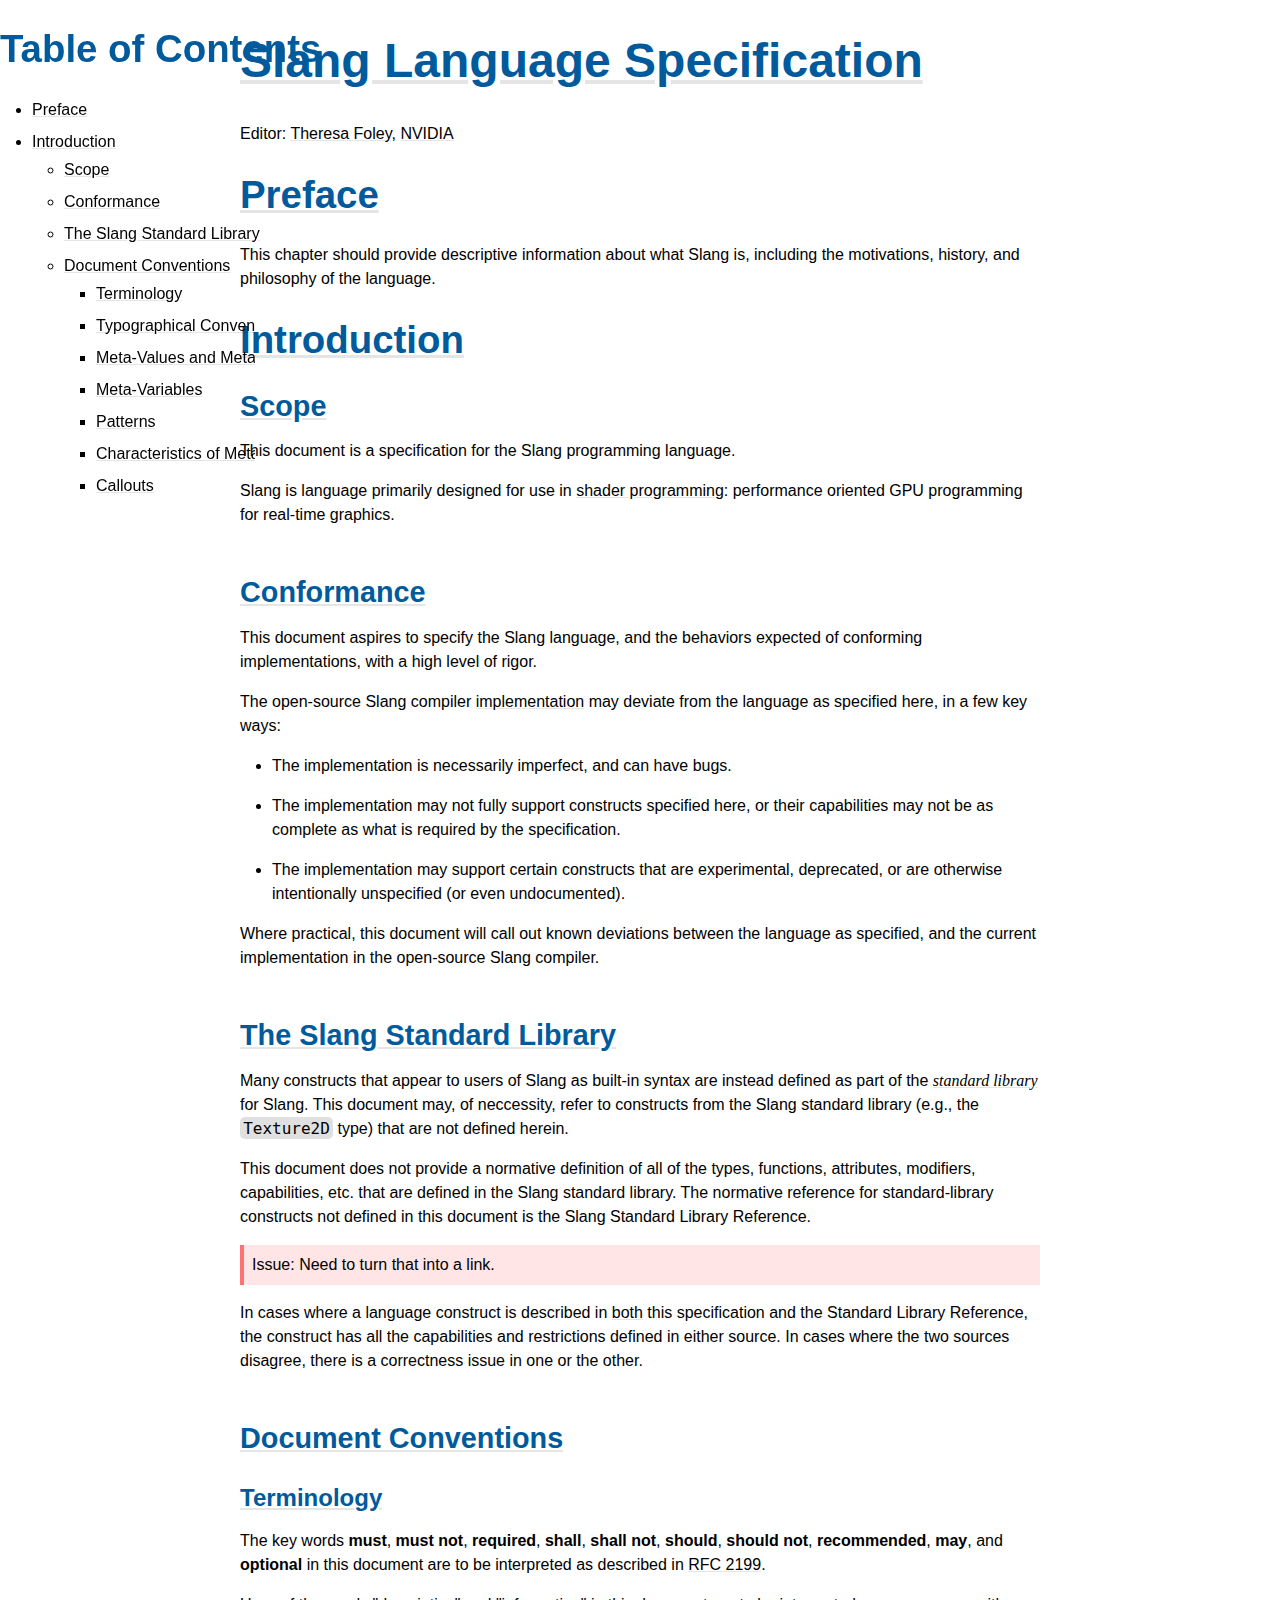
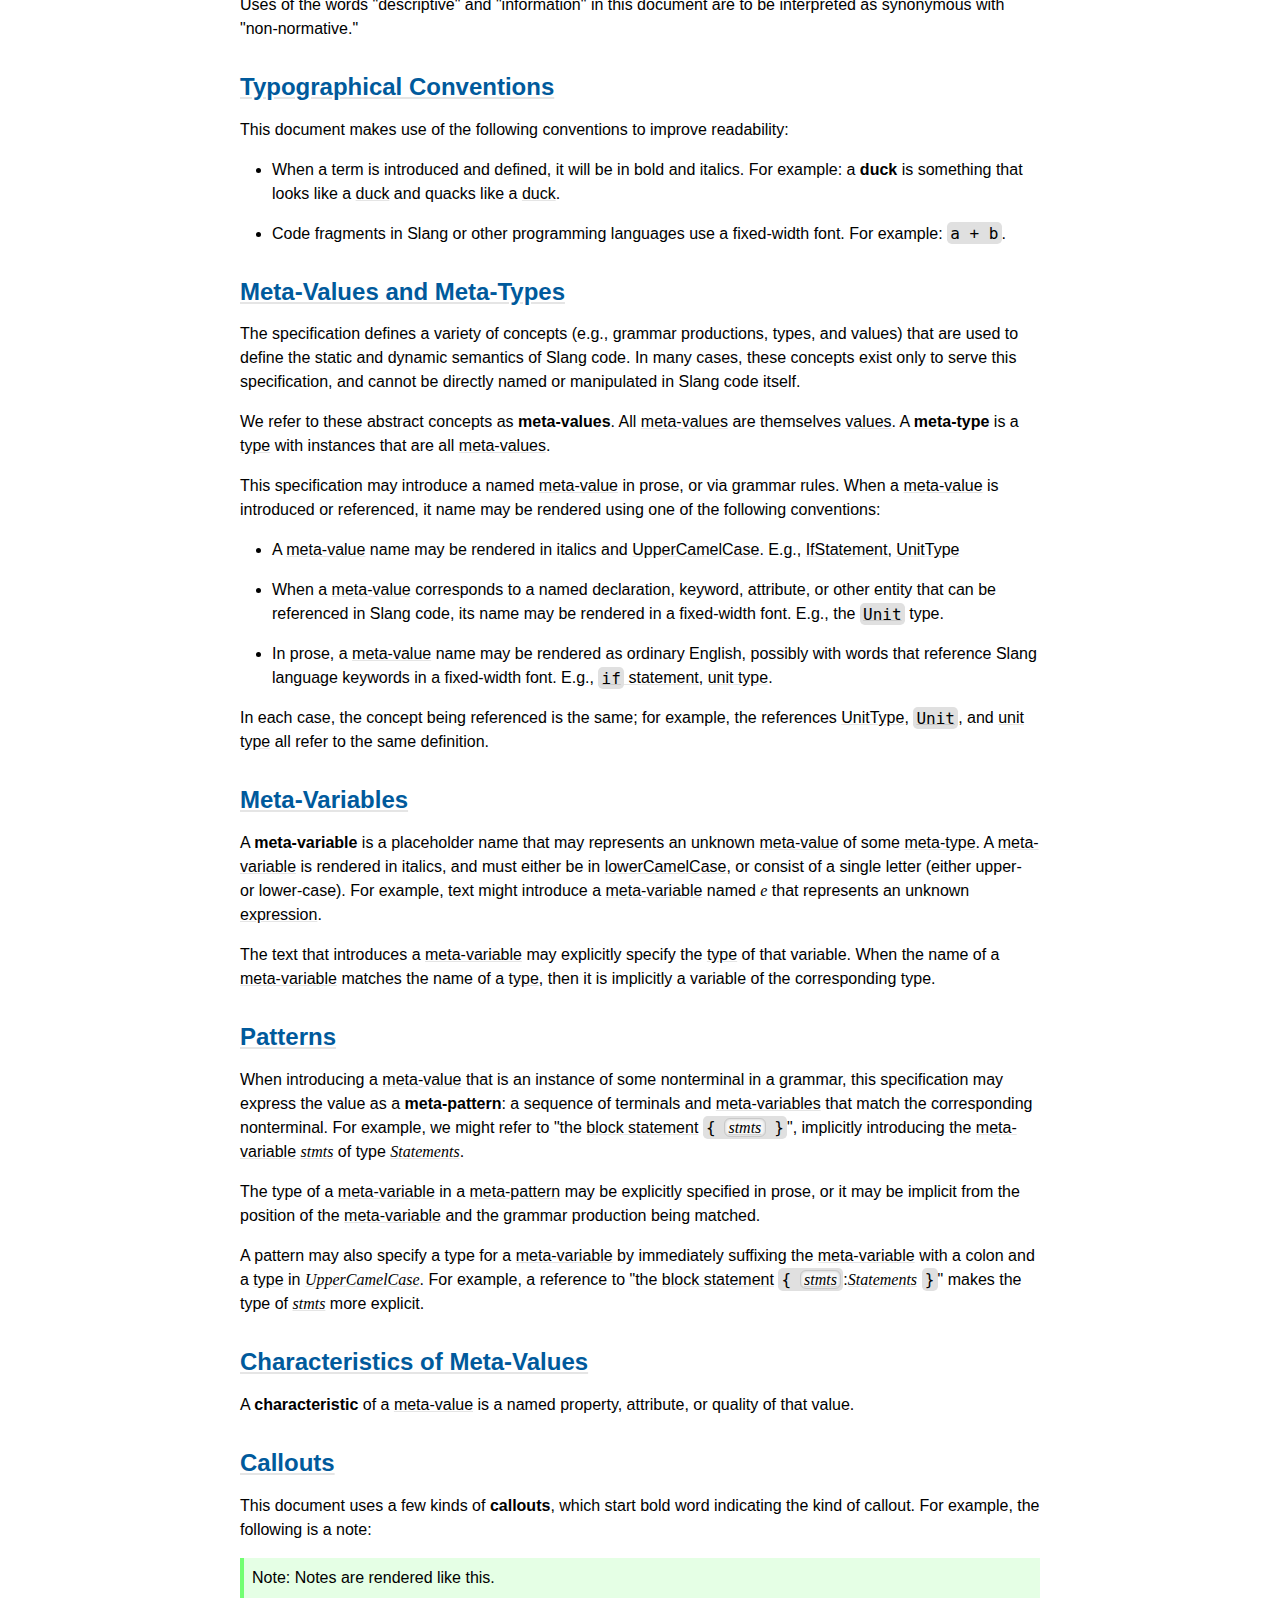
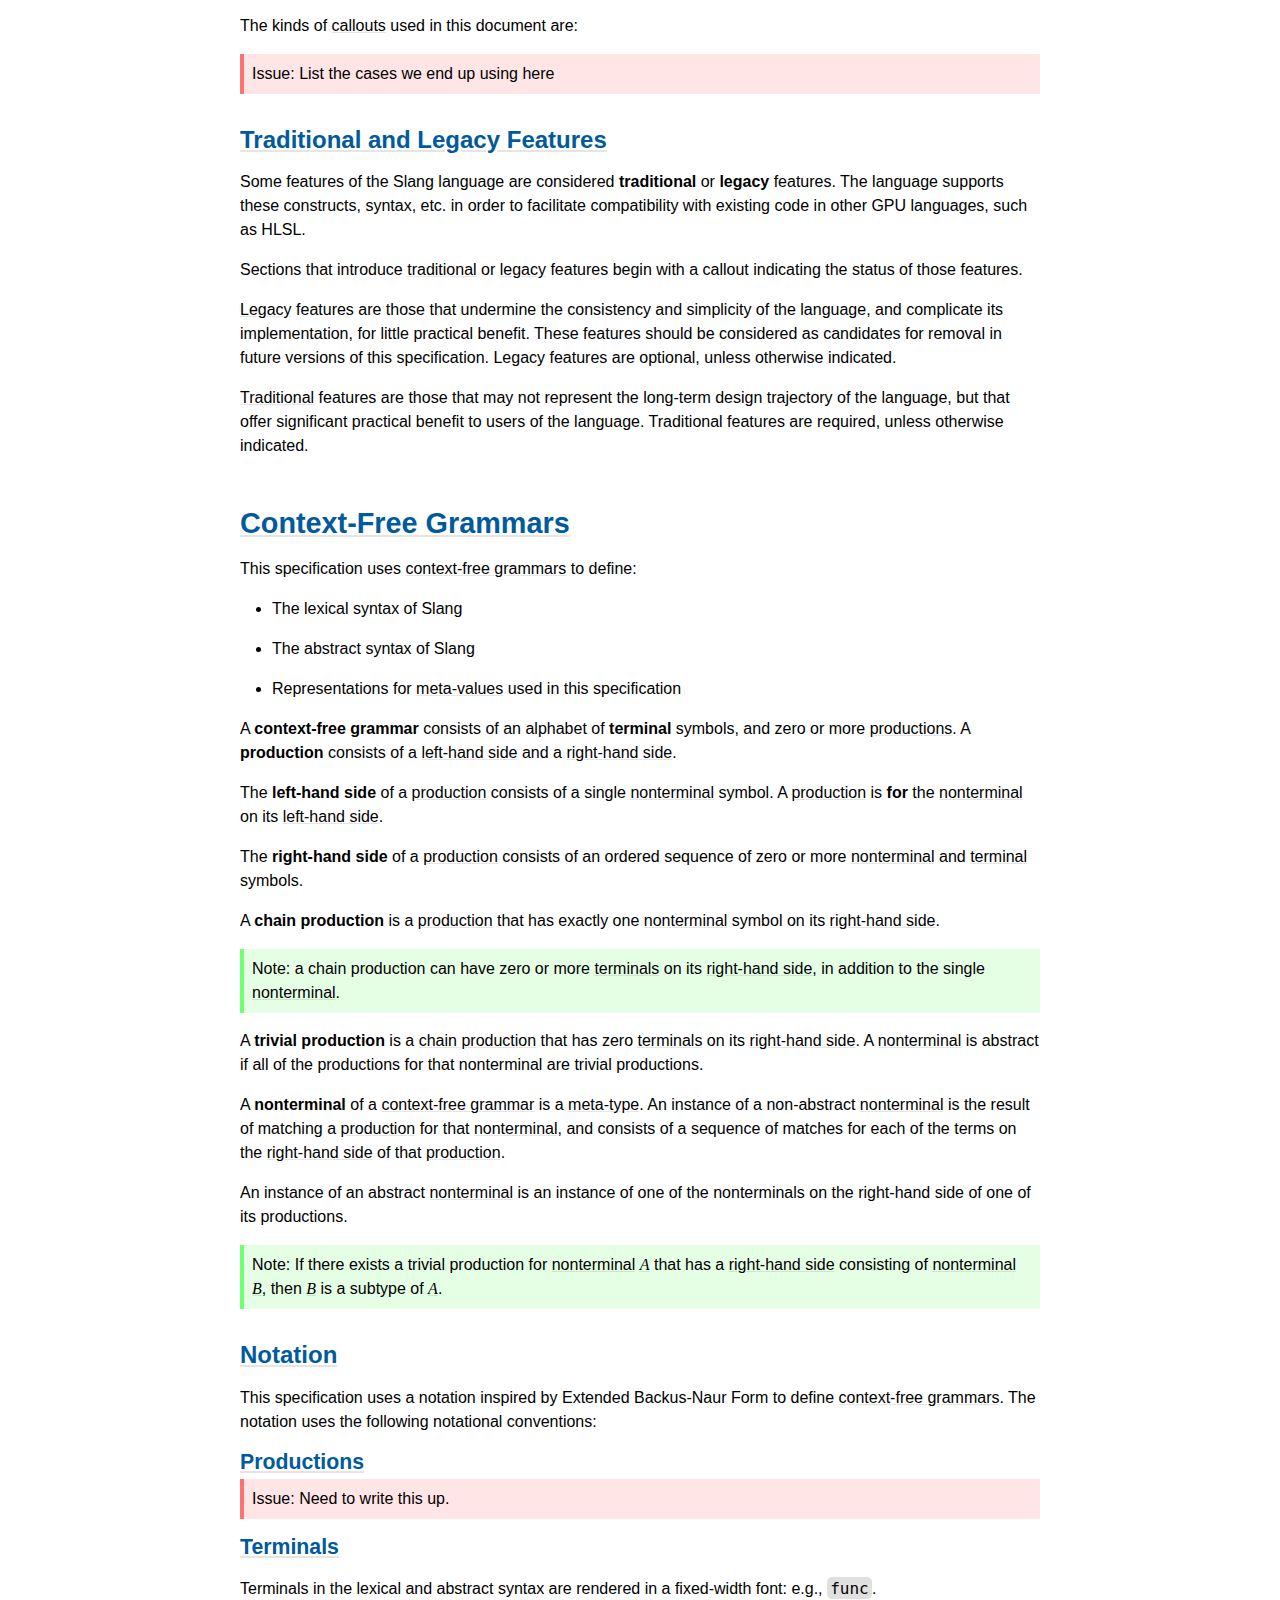
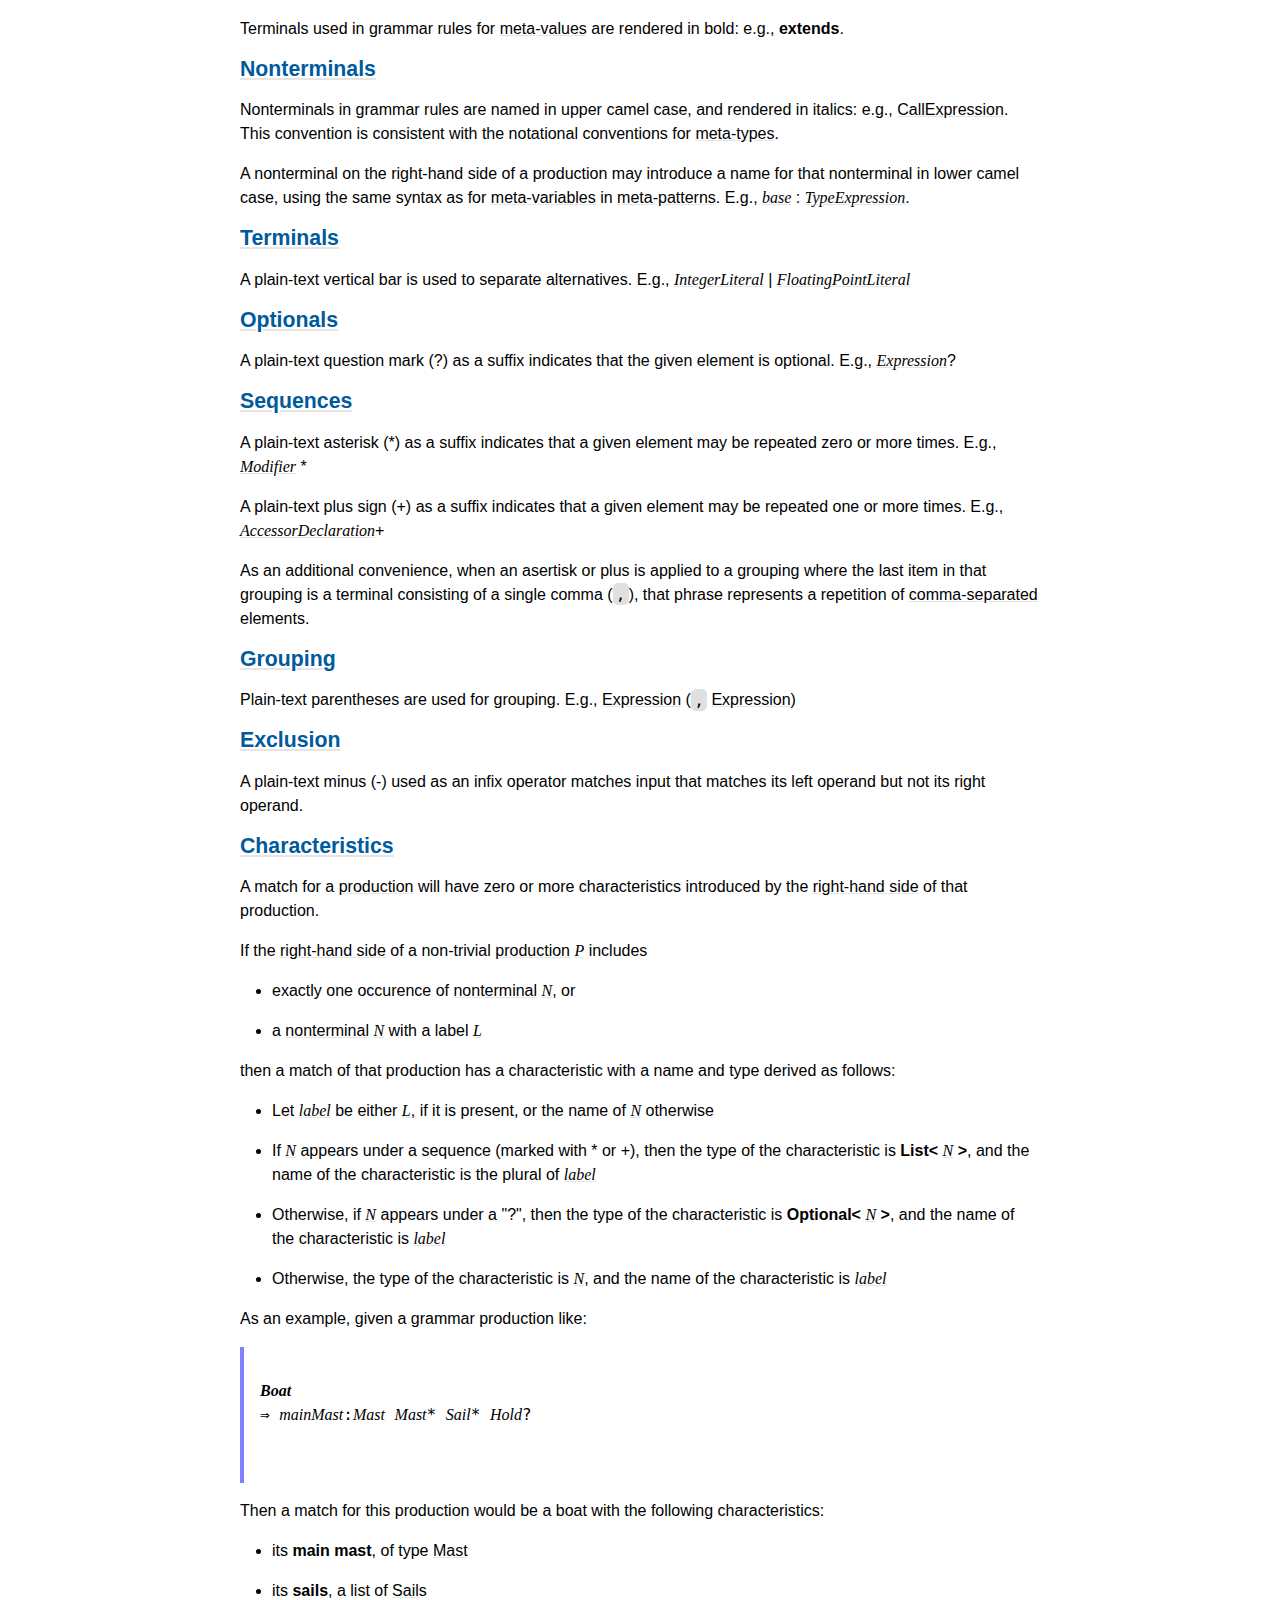
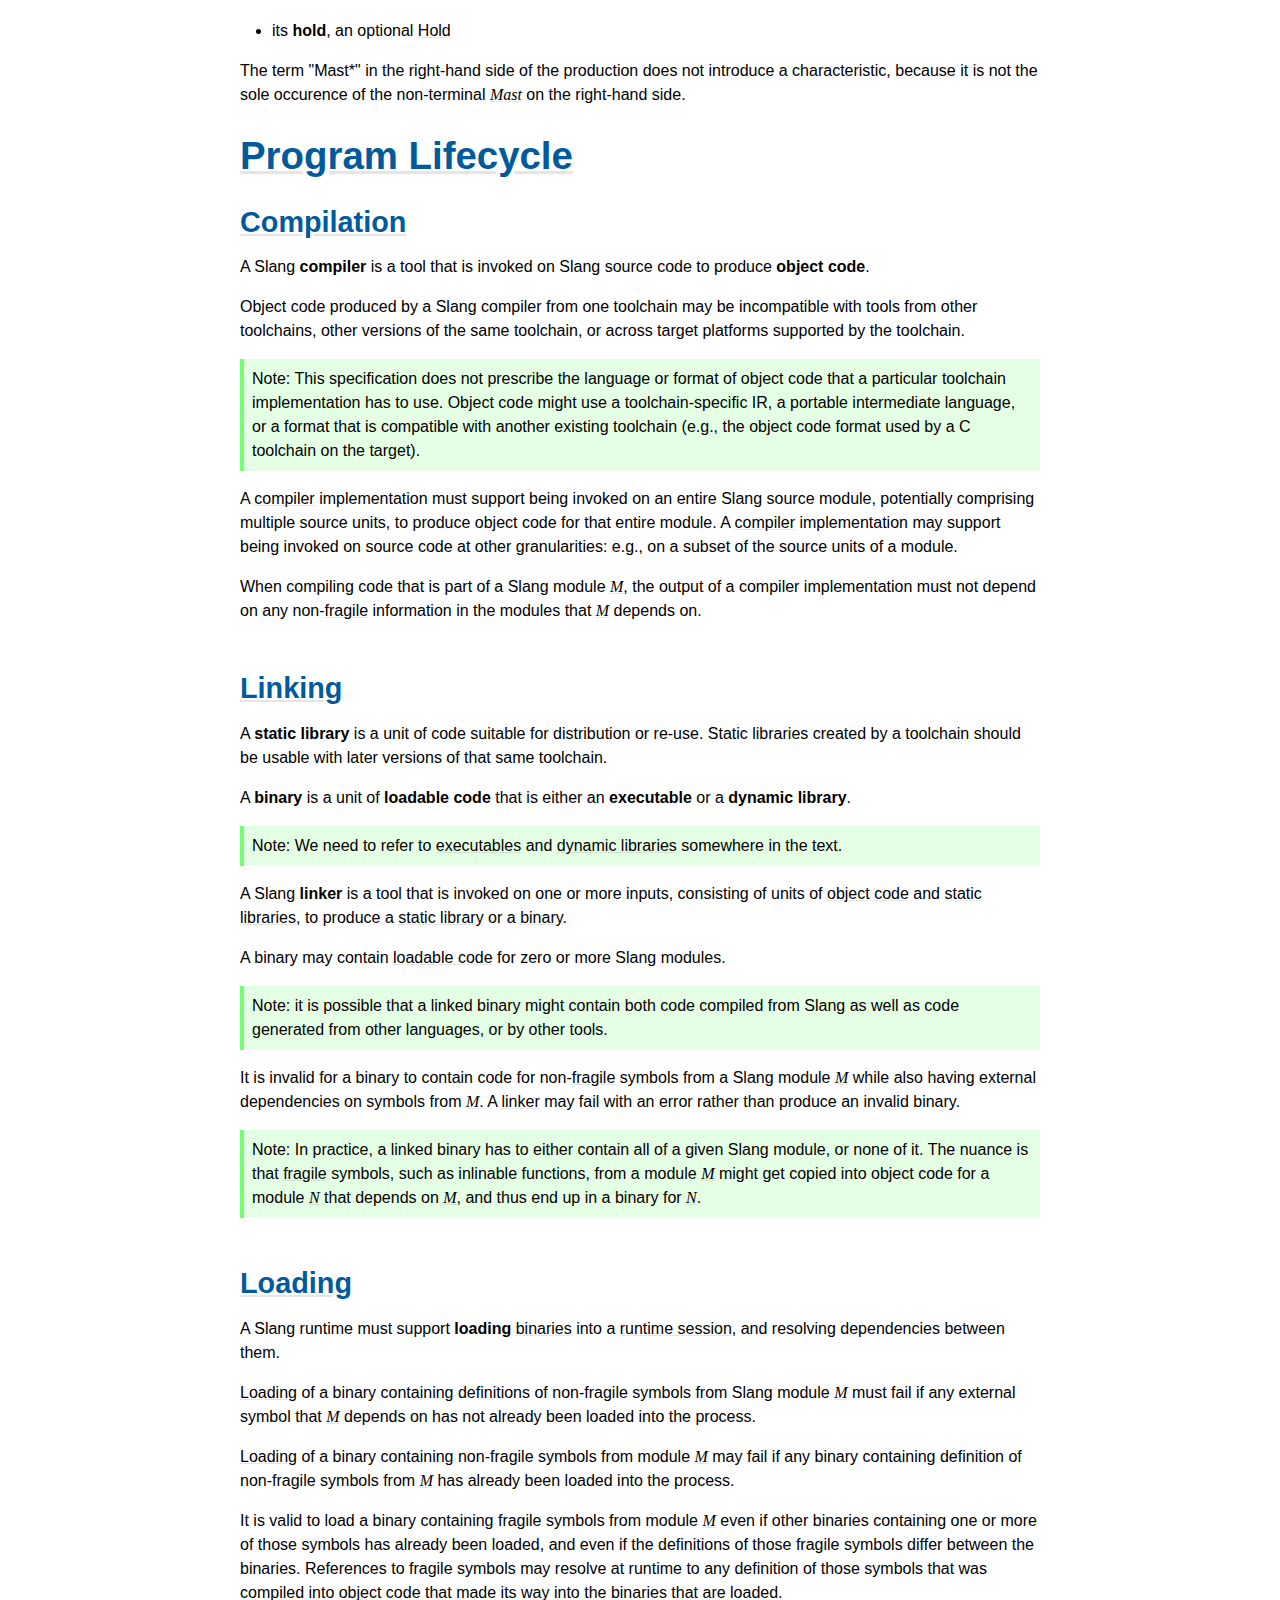
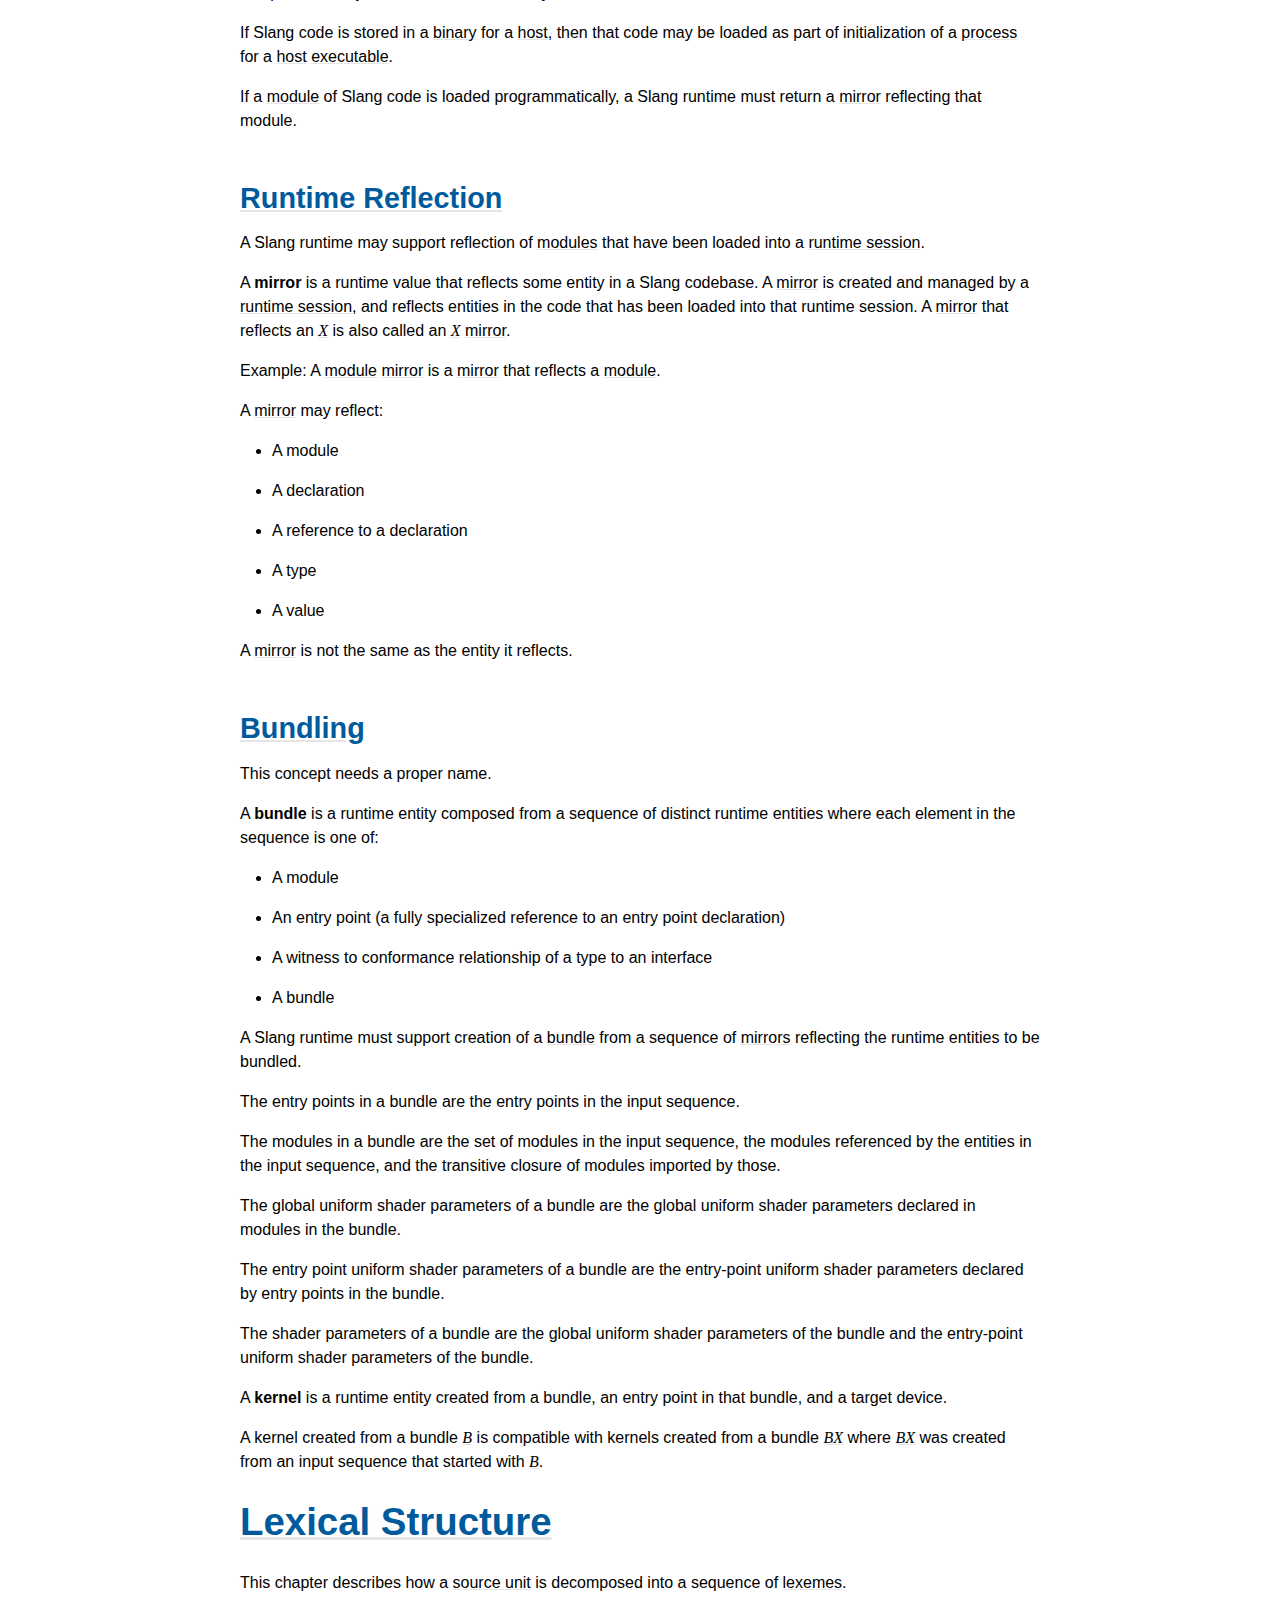
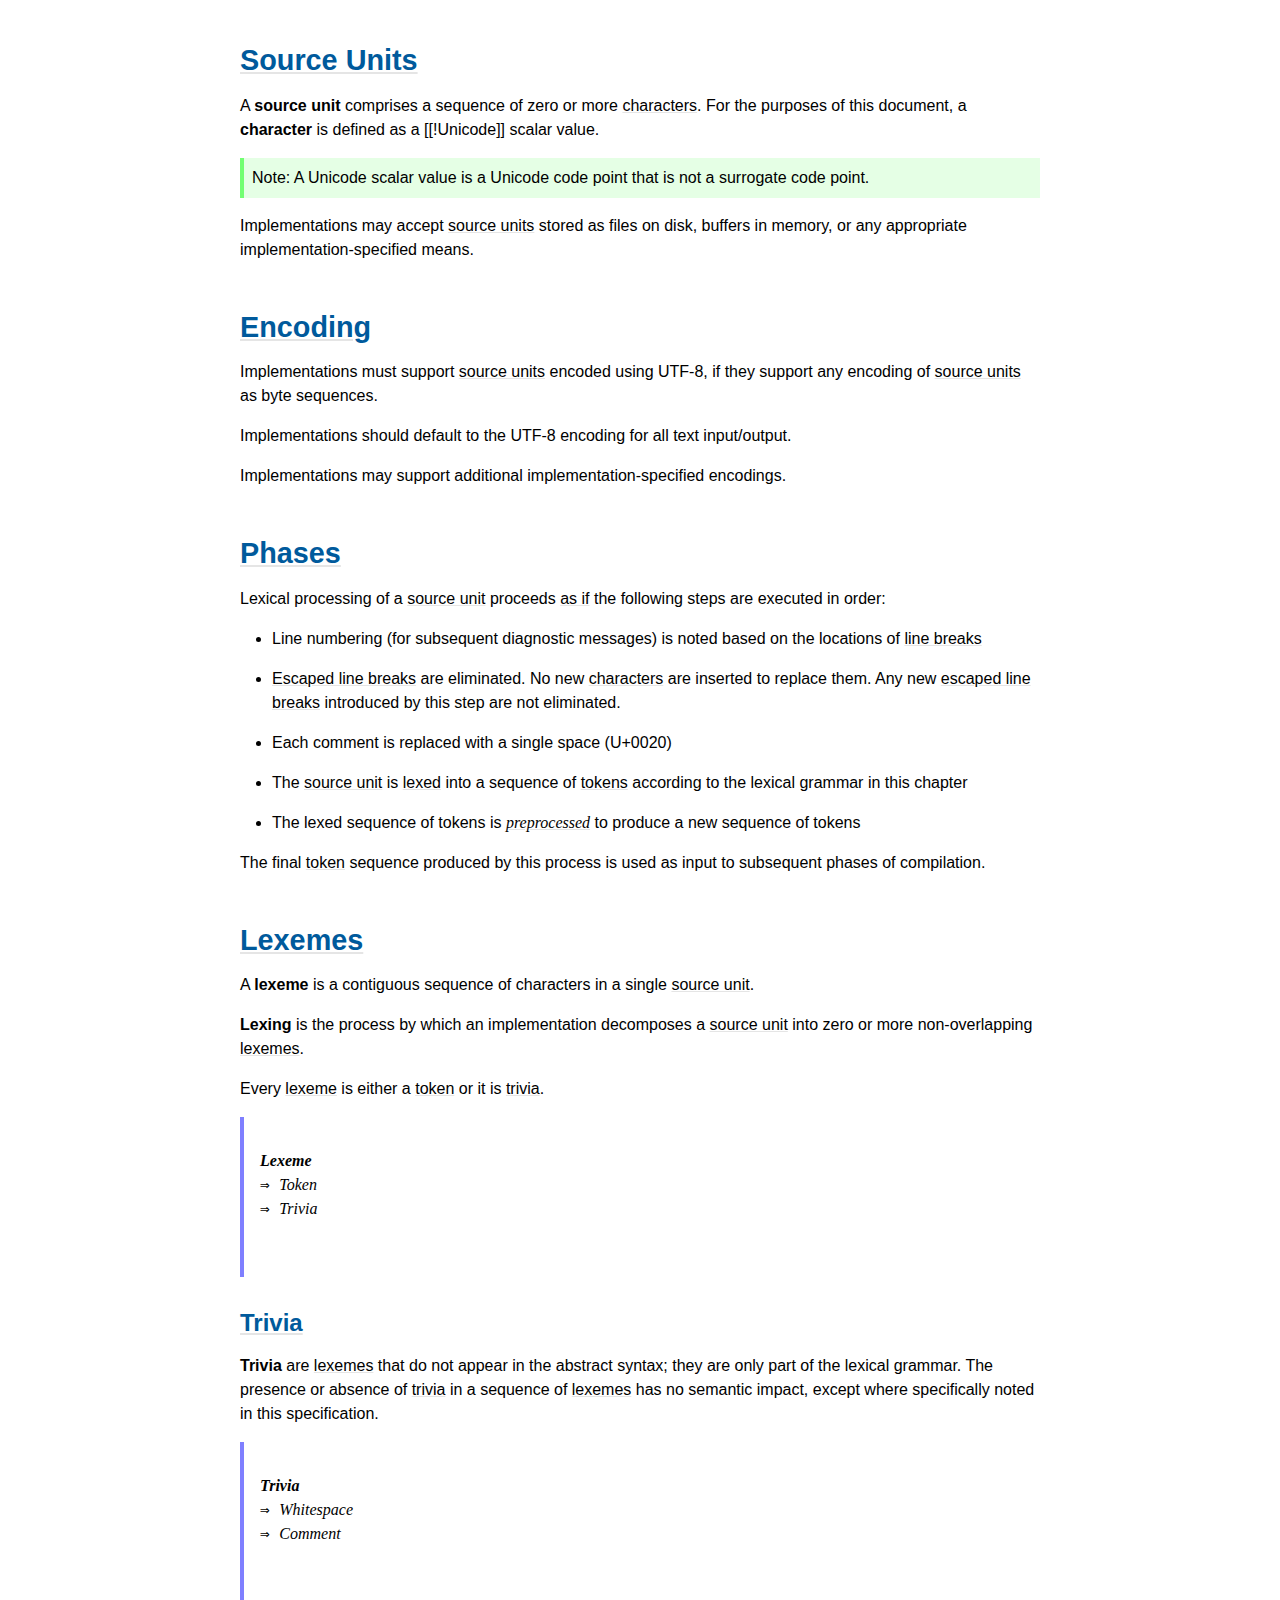
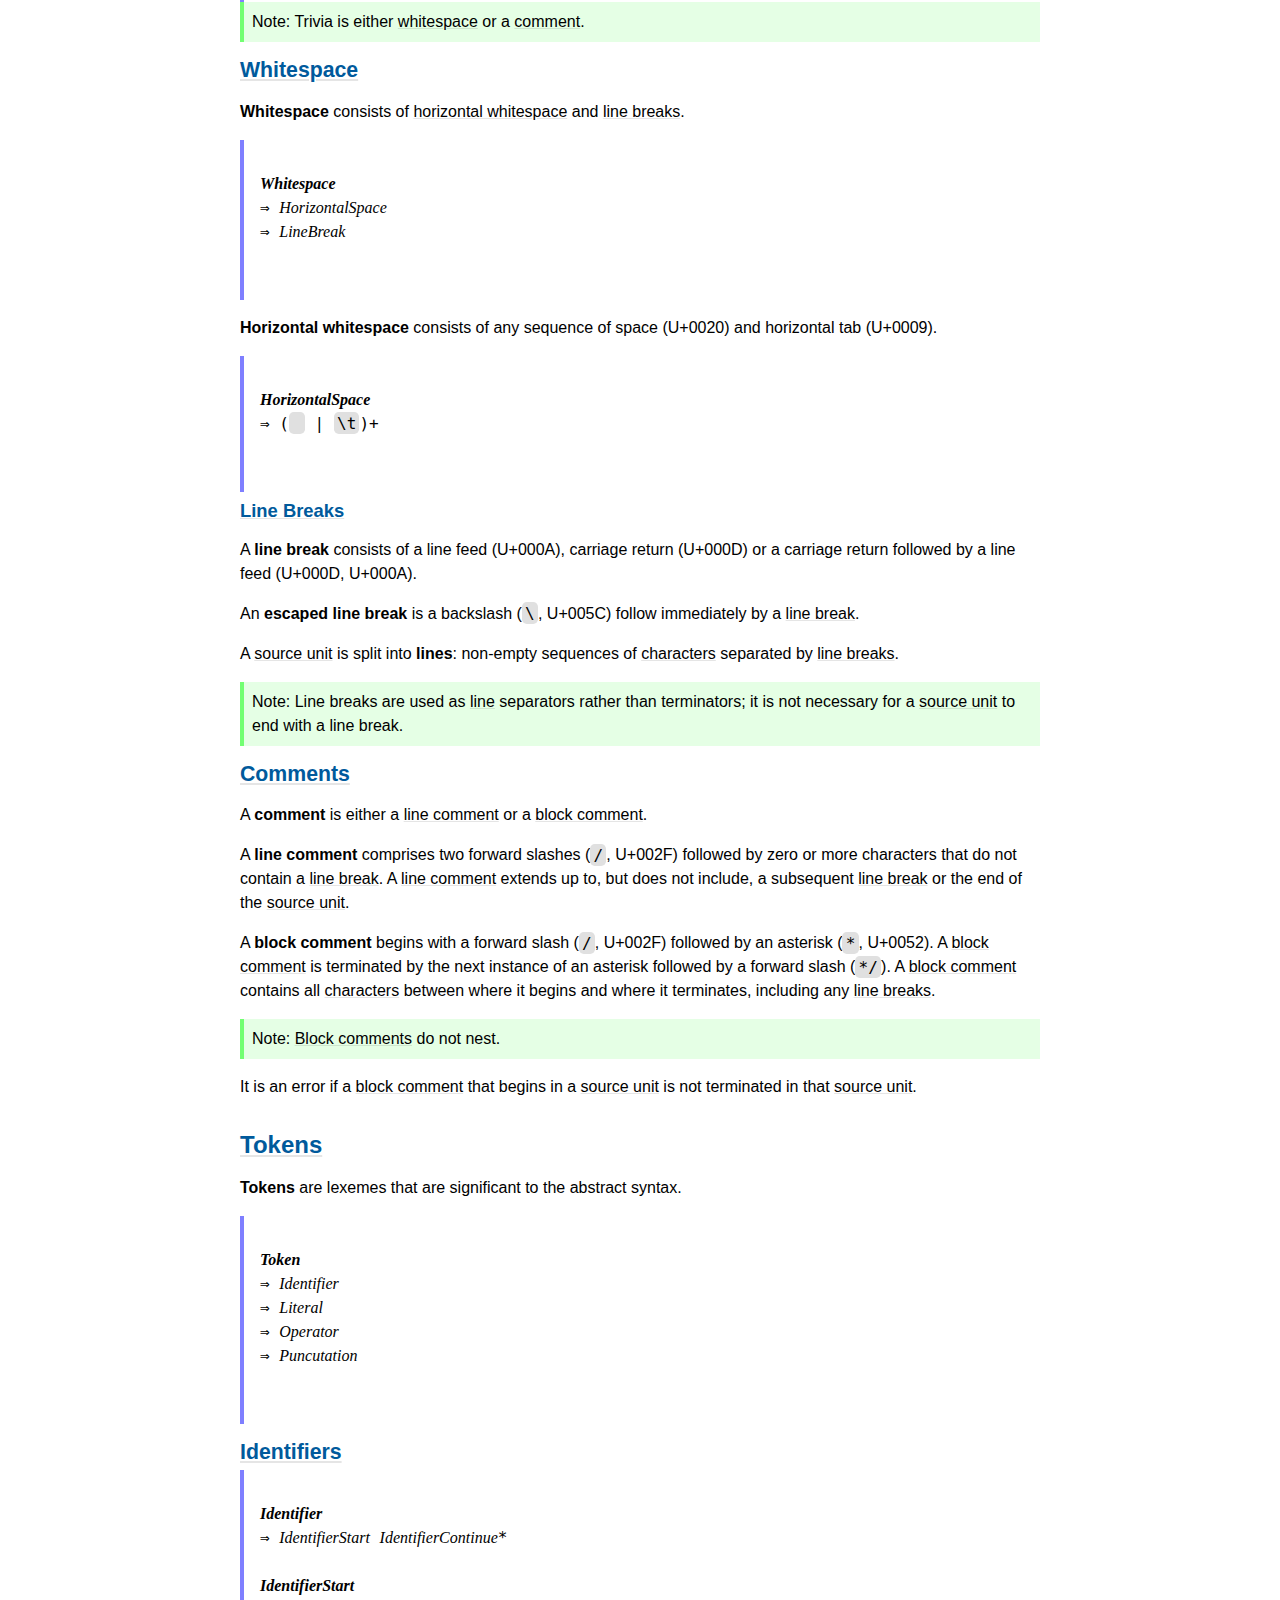
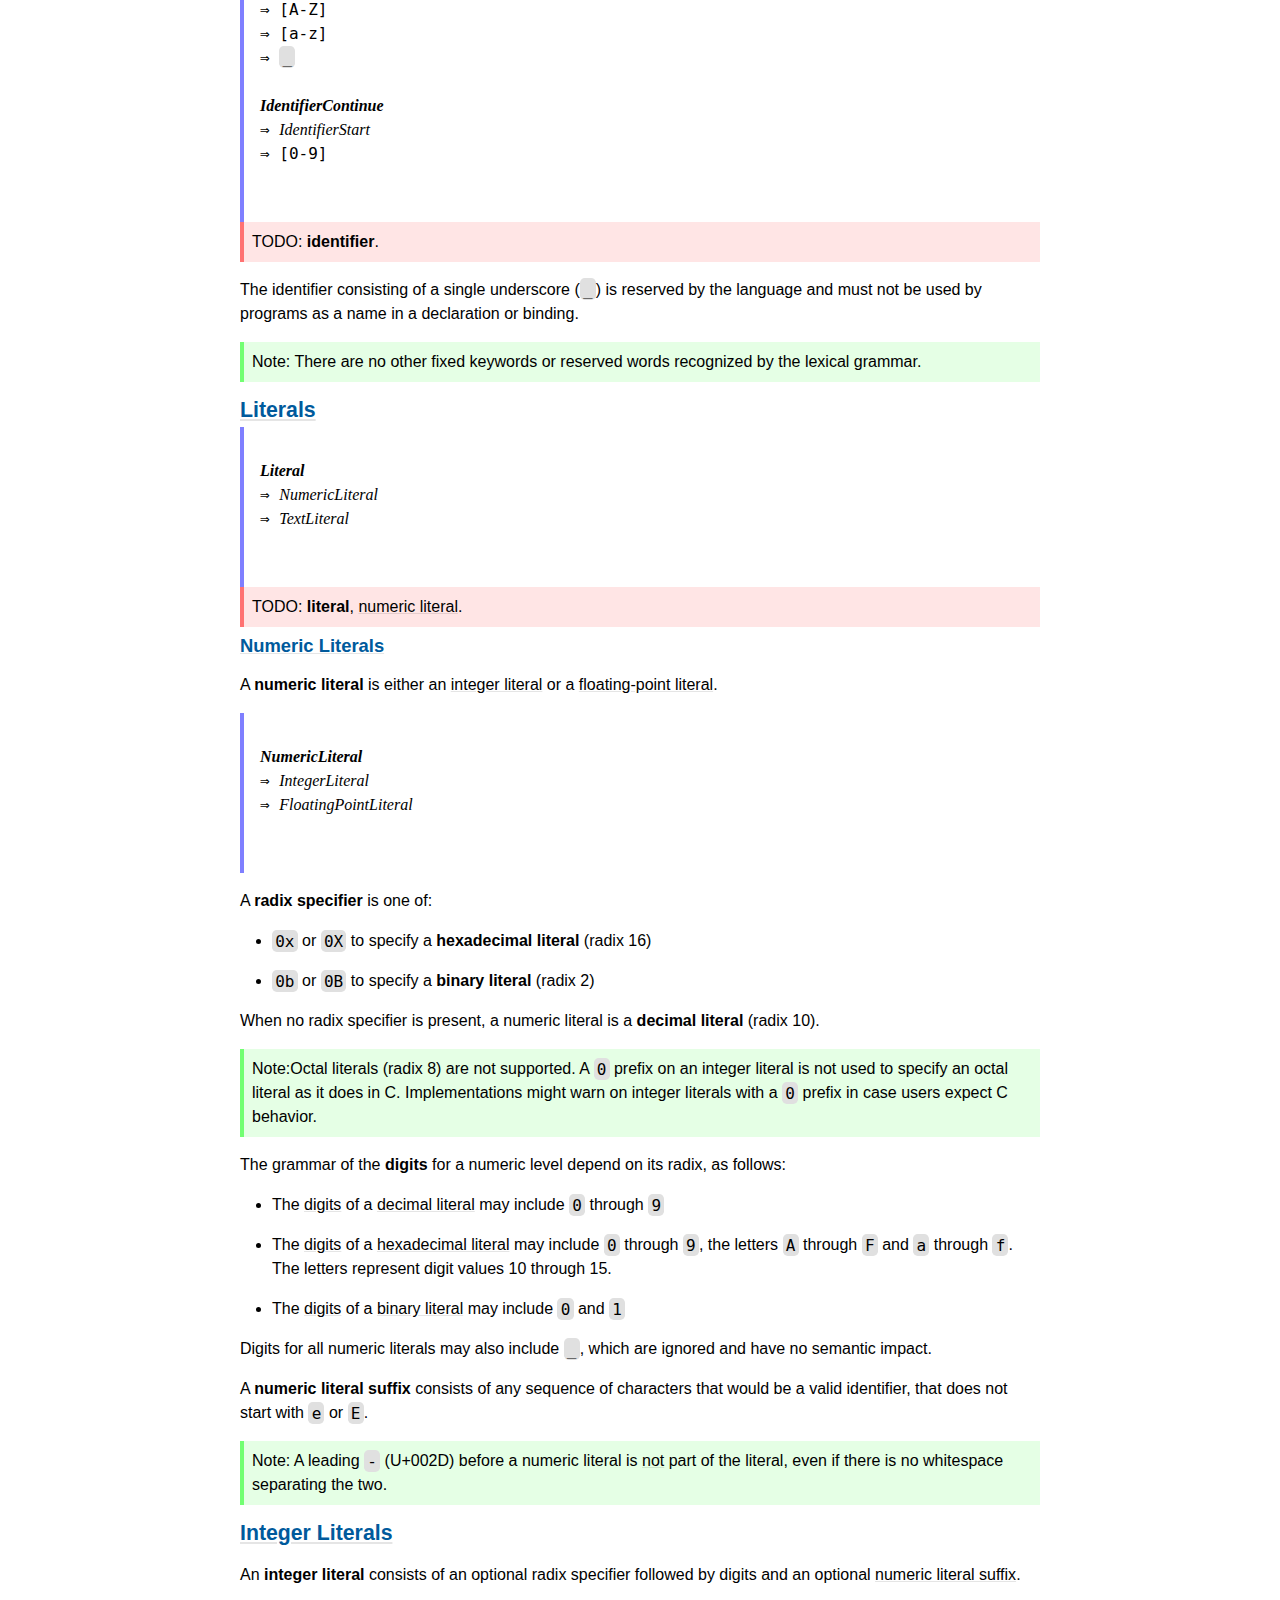
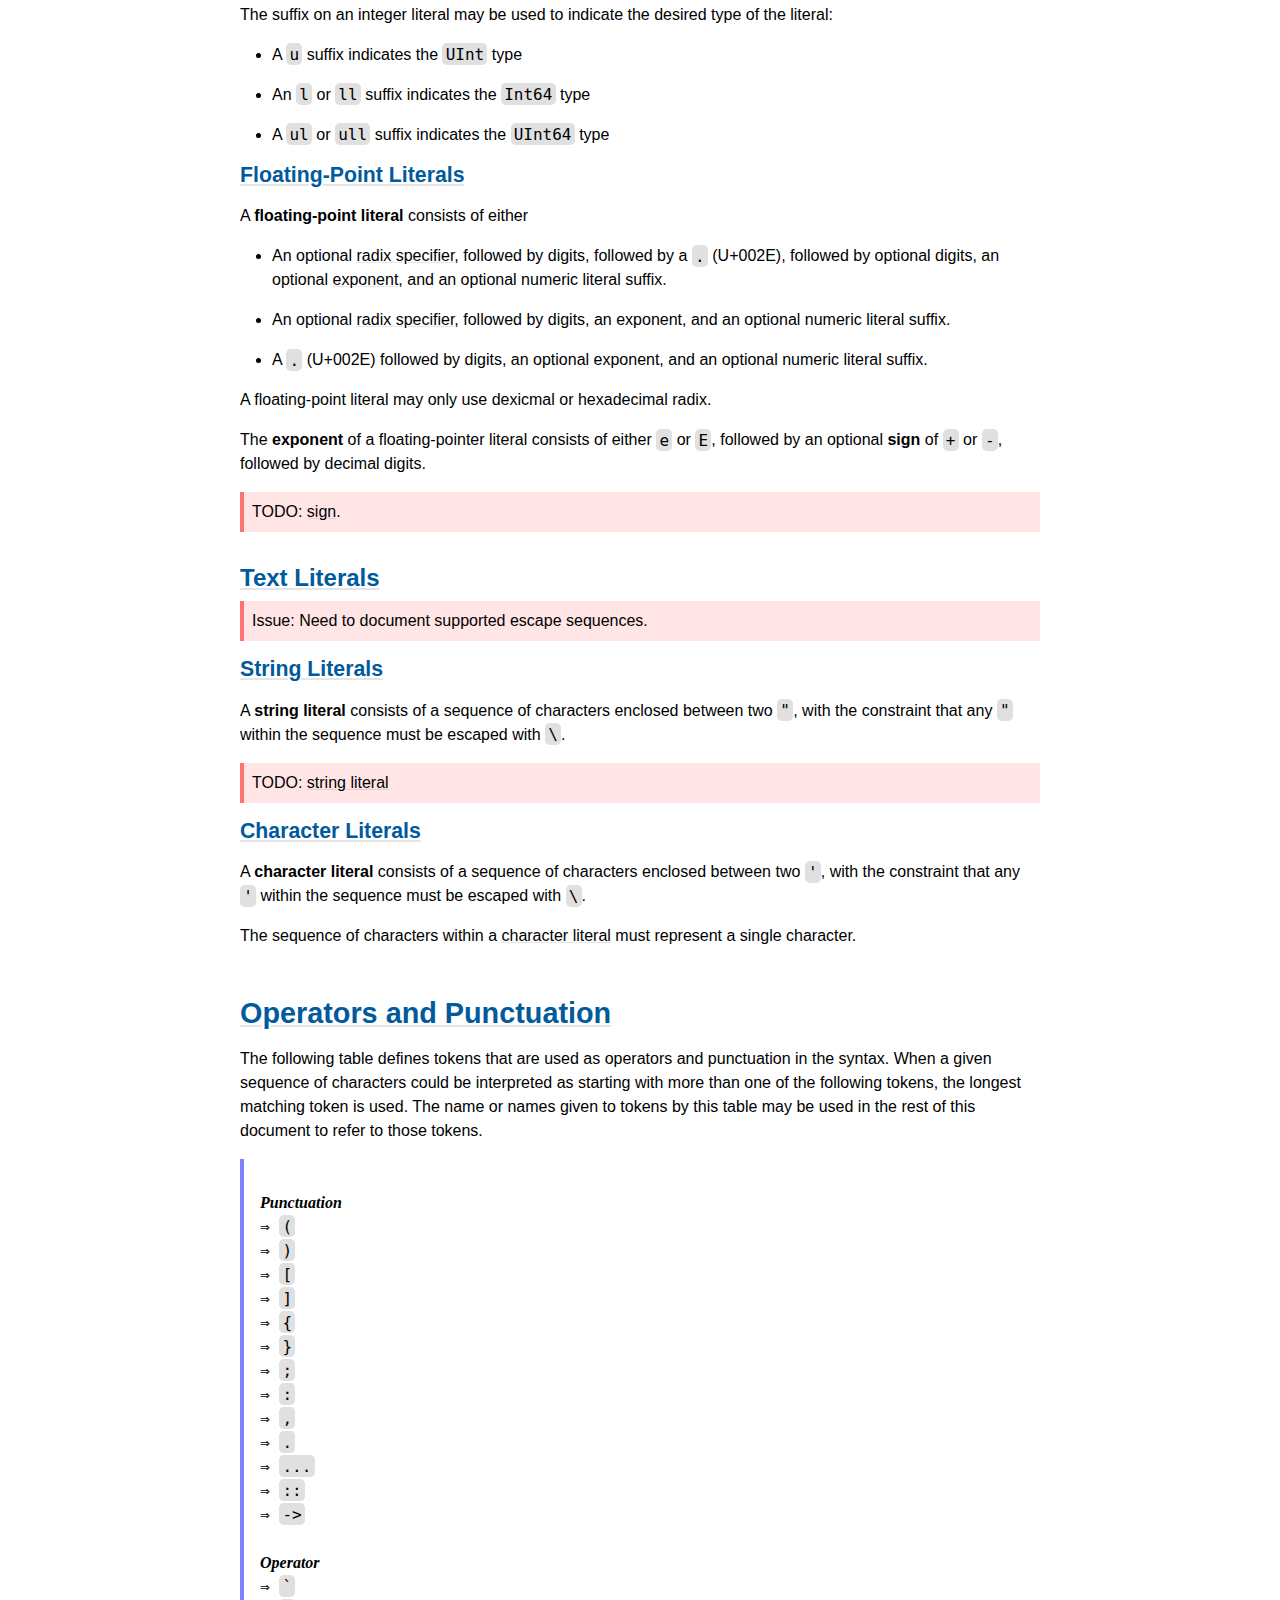
==== specification/index.html @ 9fe2cf8f "check in generated HTML" ====
<!DOCTYPE html>
<html lang="en">
<head>
    <title>Slang Language Specification</title>
    <link href="style.css" rel="stylesheet">
</head>
<body>
    <h1 id="section-slang-language-specification" class="title-heading"><a href="#section-slang-language-specification" class="anchor">Slang Language Specification</a></h1>
<p>Editor: <a href="tfoley@nvidia.com">Theresa Foley</a>, <a href="https://www.nvidia.com">NVIDIA</a></p>
<nav><h1>Table of Contents</h1>
<div class="toc"><ul><li><a href="#sec.preface">Preface</a></li>
<li><a href="#sec.intro">Introduction</a><ul><li><a href="#sec.intro.scope">Scope</a></li>
<li><a href="#sec.intro.conformance">Conformance</a></li>
<li><a href="#sec.intro.stdlib">The Slang Standard Library</a></li>
<li><a href="#sec.intro.conventions">Document Conventions</a><ul><li><a href="#sec.intro.conventions.terminology">Terminology</a></li>
<li><a href="#sec.intro.conventions.typographical">Typographical Conventions</a></li>
<li><a href="#sec.intro.conventions.meta">Meta-Values and Meta-Types</a></li>
<li><a href="#sec.intro.conventions.meta.var">Meta-Variables</a></li>
<li><a href="#sec.intro.conventions.meta.pattern">Patterns</a></li>
<li><a href="#sec.intro.conventions.meta.characteristic">Characteristics of Meta-Values</a></li>
<li><a href="#sec.intro.conventions.callouts">Callouts</a></li>
<li><a href="#sec.intro.conventions.traditional">Traditional and Legacy Features</a></li>
</ul>
</li>
<li><a href="#sec.intro.grammar">Context-Free Grammars</a><ul><li><a href="#sec.intro.grammar.notation">Notation</a><ul><li><a href="#sec.intro.grammar.notation.production">Productions</a></li>
<li><a href="#sec.intro.grammar.notation.terminal">Terminals</a></li>
<li><a href="#sec.intro.grammar.notation.nonterminal">Nonterminals</a></li>
<li><a href="#sec.intro.grammar.notation.alternative">Terminals</a></li>
<li><a href="#sec.intro.grammar.notation.optional">Optionals</a></li>
<li><a href="#sec.intro.grammar.notation.sequence">Sequences</a></li>
<li><a href="#sec.intro.grammar.notation.grouping">Grouping</a></li>
<li><a href="#sec.intro.grammar.notation.exclusion">Exclusion</a></li>
<li><a href="#sec.intro.grammar.notation.characteristics">Characteristics</a></li>
</ul>
</li>
</ul>
</li>
</ul>
</li>
<li><a href="#sec.lifecycle">Program Lifecycle</a><ul><li><a href="#sec.lifecyle.compilation">Compilation</a></li>
<li><a href="#sec.lifecycle.linking">Linking</a></li>
<li><a href="#sec.lifecycle.loading">Loading</a></li>
<li><a href="#sec.lifecyle.reflection">Runtime Reflection</a></li>
<li><a href="#sec.lifecycle.bundling">Bundling</a></li>
</ul>
</li>
<li><a href="#sec.CHAPTER.lex">Lexical Structure</a><ul><li><a href="#sec.lex.source-unit">Source Units</a></li>
<li><a href="#sec.lex.encoding">Encoding</a></li>
<li><a href="#sec.lex.phase">Phases</a></li>
<li><a href="#sec.lex.lexeme">Lexemes</a><ul><li><a href="#sec.lex.trivia">Trivia</a><ul><li><a href="#sec.lex.trivia.space">Whitespace</a><ul><li><a href="#sec.lex.trivia.space.line-break">Line Breaks</a></li>
</ul>
</li>
<li><a href="#sec.lex.trivia.comment">Comments</a></li>
</ul>
</li>
<li><a href="#sec.lex.token">Tokens</a><ul><li><a href="#sec.lex.token.ident">Identifiers</a></li>
<li><a href="#sec.lex.token.lit">Literals</a><ul><li><a href="#sec.lex.token.num">Numeric Literals</a></li>
</ul>
</li>
<li><a href="#sec.lex.token.int">Integer Literals</a></li>
<li><a href="#sec.lex.token.float">Floating-Point Literals</a></li>
</ul>
</li>
<li><a href="#sec.lex.token.text">Text Literals</a><ul><li><a href="#sec.lex.token.string">String Literals</a></li>
<li><a href="#sec.lex.token.char">Character Literals</a></li>
</ul>
</li>
</ul>
</li>
<li><a href="#sec.lex.token.punctuation">Operators and Punctuation</a></li>
<li><a href="#sec.lex.token.trivia">Associating Trivia With Tokens</a></li>
</ul>
</li>
<li><a href="#sec.prepro">Preprocessor</a><ul><li><a href="#sec.prepro.changes">Changes</a></li>
<li><a href="#sec.prepro.extensions">Extensions</a></li>
</ul>
</li>
<li><a href="#sec.parse">Parsing</a><ul><li><a href="#sec.parse.context">Contexts</a></li>
<li><a href="#sec.parse.strat">Strategies</a><ul><li><a href="#sec.parse.strat.ordered">Ordered</a></li>
<li><a href="#sec.parse.strat.unordered">Unordered</a></li>
</ul>
</li>
<li><a href="#sec.parse.angle">Angle Brackets</a><ul><li><a href="#sec.parse.angle.open">Opening Angle Brackets</a><ul><li><a href="#sec.parse.angle.open.ordered">Ordered Mode</a></li>
<li><a href="#sec.parse.angle.open.unordered">Unordered Mode</a></li>
</ul>
</li>
<li><a href="#sec.parse.angle.close">Closing Angle Brackets</a></li>
</ul>
</li>
</ul>
</li>
<li><a href="#sec.section.type">Types and Values</a><ul><li><a href="#sec.value.level">Level</a></li>
<li><a href="#sec.type.type">Types of Types</a></li>
<li><a href="#sec.type.scalar">Scalars</a><ul><li><a href="#sec.type.unit">Unit</a></li>
<li><a href="#sec.type.bool">Booleans</a></li>
<li><a href="#sec.type.scalar.numeric">Numeric Scalars</a><ul><li><a href="#sec.type.scalar.numeric.int">Integers</a></li>
<li><a href="#sec.type.scalar.numeric.float">Floating-Point Numbers</a></li>
</ul>
</li>
<li><a href="#sec.type.scalar.unicode">Unicode Scalar Values</a></li>
</ul>
</li>
<li><a href="#sec.type.sequence.finite">Finite Sequences</a></li>
<li><a href="#sec.type.array">Array Types</a></li>
<li><a href="#sec.type.vector">Vectors</a></li>
<li><a href="#sec.type.matrix">Matrices</a></li>
<li><a href="#sec.type.never">The <code>Never</code>Type</a></li>
<li><a href="#sec.decl.ref">Declaration References</a><ul><li><a href="#sec.decl.ref.direct">Direct Declaration References</a></li>
<li><a href="#sec.decl.ref.member">Member Declaration Reference</a></li>
<li><a href="#sec.decl.ref.specialize">Specialized Declaration Reference</a></li>
<li><a href="#sec.decl.ref.specialized.fully">Fully-Specialized Declaration References</a></li>
</ul>
</li>
<li><a href="#sec.type.nominal">Nominal Types</a></li>
<li><a href="#sec.type.struct"><code>struct</code>Types</a></li>
<li><a href="#sec.type.class"><code>class</code>Types</a></li>
<li><a href="#sec.type.enum"><code>enum</code>Types</a></li>
<li><a href="#sec.type.alias">Type Aliases</a></li>
<li><a href="#sec.type.assoc">Associated Types</a></li>
<li><a href="#sec.type.interface">Interfaces</a></li>
<li><a href="#sec.type.any"><code>any</code>Types</a></li>
<li><a href="#sec.type.function">Functions</a></li>
<li><a href="#sec.type.generic">Generics</a></li>
<li><a href="#sec.type.witness">Witnesses</a></li>
<li><a href="#sec.value.module">Module Values</a></li>
<li><a href="#sec.type.text">Text</a><ul><li><a href="#sec.type.text.char">Characters</a></li>
<li><a href="#sec.type.text.string">Strings</a></li>
</ul>
</li>
</ul>
</li>
<li><a href="#sec.check">Semantic Checking</a><ul><li><a href="#sec.check.context">Contexts</a></li>
<li><a href="#sec.check.expr">Expressions</a><ul><li><a href="#sec.check.expr.synth">Synthesis</a></li>
<li><a href="#sec.check.check">Checking</a></li>
</ul>
</li>
<li><a href="#sec.check.type">Type Expressions</a></li>
<li><a href="#sec.check.stmt">Statements</a></li>
<li><a href="#sec.check.decl">Declarations</a></li>
</ul>
</li>
<li><a href="#sec.sec.module">Modules</a><ul><li><a href="#sec.module.source.primary">Primary Source Unit</a></li>
<li><a href="#sec.module.source.secondary">Seconary Source Units</a><ul><li><a href="#sec.module.include">Include Declarations</a></li>
<li><a href="#sec.module.implementing">Implementing Declarations</a></li>
</ul>
</li>
<li><a href="#sec.module.import">Import Declarations</a></li>
</ul>
</li>
<li><a href="#sec.decl">Declarations</a><ul><li><a href="#sec.decl.shared">Shared Concepts</a><ul><li><a href="#sec.decl.body">Bodies</a></li>
<li><a href="#sec.decl.base">Bases</a></li>
<li><a href="#sec.decl.param">Parameters</a><ul><li><a href="#sec.dir">Directions</a><ul><li><a href="#sec.dir.in"><code>in</code></a></li>
<li><a href="#sec.out"><code>out</code></a></li>
<li><a href="#sec.take"><code>take</code></a></li>
<li><a href="#sec.borrow"><code>borrow</code></a></li>
<li><a href="#sec.inout"><code>inout</code></a></li>
<li><a href="#sec.ref"><code>ref</code></a></li>
</ul>
</li>
</ul>
</li>
<li><a href="#sec.decl.accessor">Accessors</a></li>
<li><a href="#sec.decl.invocable">Invocable Declarations</a></li>
</ul>
</li>
<li><a href="#sec.pattern">Patterns</a></li>
<li><a href="#sec.decl.generic">Generics</a></li>
<li><a href="#sec.decl.type">Type Declarations</a><ul><li><a href="#sec.decl.agg">Aggregate Types</a><ul><li><a href="#sec.decl.agg.member.static">Instance and Static Members</a></li>
<li><a href="#sec.field">Fields</a></li>
<li><a href="#sec.method">Methods</a></li>
</ul>
</li>
<li><a href="#sec.decl.agg.bases">Bases</a><ul><li><a href="#sec.decl.agg.syntax">Traditional Syntax</a><ul><li><a href="#sec.decl.agg.syntax.trailing-semicolon">Trailing Semicolon</a></li>
<li><a href="#sec.decl.agg.type-specifier">Aggregate Type Specifiers</a></li>
</ul>
</li>
</ul>
</li>
<li><a href="#sec.decl.enum"><code>enum</code>Declarations</a><ul><li><a href="#sec.case">Cases</a></li>
</ul>
</li>
<li><a href="#sec.decl.type.alias">Type Aliases</a><ul><li><a href="#sec.decl.type.alias.syntax.traditional">Traditional Syntax</a></li>
</ul>
</li>
<li><a href="#sec.decl.type.associated">Associated Types</a></li>
</ul>
</li>
<li><a href="#sec.decl.traditional">Traditional Declarations</a></li>
<li><a href="#sec.decl.var">Variables</a><ul><li><a href="#sec.decl.var.traditional">Traditional Variable Declarations</a></li>
<li><a href="#sec.decl.var.global">Variables at Global Scope</a><ul><li><a href="#sec.decl.var.global.const">Global Constants</a></li>
<li><a href="#sec.decl.var.global.static">Static Global Variables</a></li>
<li><a href="#sec.global.param">Global Shader Parameters</a></li>
</ul>
</li>
<li><a href="#sec.decl.var.func">Variables at Function Scope</a><ul><li><a href="#sec.const">Function-Scope Constants</a></li>
<li><a href="#sec.static">Function-Scope Static Variables</a></li>
<li><a href="#sec.local">Local Variables</a></li>
</ul>
</li>
</ul>
</li>
<li><a href="#sec.decl.func">Functions</a><ul><li><a href="#sec.decl.func.result">Result Type</a></li>
<li><a href="#sec.decl.func.body">Body</a></li>
<li><a href="#sec.decl.func.traditional">Traditional Function Declarations</a></li>
<li><a href="#sec.decl.func.entry">Entry Points</a></li>
</ul>
</li>
<li><a href="#sec.decl.init">Constructors</a></li>
<li><a href="#sec.decl.prop">Properties</a><ul><li><a href="#sec.decl.accessor">Accessors</a></li>
</ul>
</li>
<li><a href="#sec.decl.subscript">Subscripts</a></li>
<li><a href="#sec.decl.extension">Extensions</a></li>
<li><a href="#sec.decl.generic">Generics</a><ul><li><a href="#sec.decl.generic.param">Generic Parameters</a></li>
<li><a href="#sec.decl.generic.specialize.explicit">Explicit Specialization</a></li>
<li><a href="#sec.decl.generic.specialize.implicit">Implicit Specialization</a></li>
<li><a href="#sec.decl.generic.syntax">Syntax Details</a></li>
</ul>
</li>
<li><a href="#sec.decl.buffer">Traditional Buffer Declarations</a></li>
</ul>
</li>
<li><a href="#sec.stmt">Statements</a><ul><li><a href="#sec.stmt.expr">Expression Statement</a></li>
<li><a href="#sec.expr.decl">Declaration Statement</a></li>
<li><a href="#sec.stmt.block">Block Statement</a></li>
<li><a href="#sec.stmt.empty">Empty Statement</a></li>
<li><a href="#sec.stmt.cond">Conditional Statements</a><ul><li><a href="#sec.stmt.if">If Statement</a></li>
<li><a href="#sec.stmt.switch">Switch Statement</a></li>
</ul>
</li>
<li><a href="#sec.stmt.loop">Loop Statements</a><ul><li><a href="#sec.stmt.for">For Statement</a></li>
<li><a href="#sec.stmt.while">While Statement</a></li>
<li><a href="#sec.stmt.do-while">Do-While Statement</a></li>
</ul>
</li>
<li><a href="#sec.stmt.control">Control Transfer Statements</a><ul><li><a href="#sec.stmt.break"><code>break</code>Statement</a></li>
<li><a href="#sec.stmt.continue">Continue Statement</a></li>
<li><a href="#sec.stmt.return">Return Statement</a></li>
<li><a href="#sec.stmt.discard">Discard Statement</a></li>
</ul>
</li>
</ul>
</li>
<li><a href="#sec.expr">Expressions</a><ul><li><a href="#sec.expr.lit">Literal Expressions</a><ul><li><a href="#sec.expr.lit.int">Integer Literal Expressions</a></li>
<li><a href="#sec.expr.lit.float">Floating-Point Literal Expressions</a></li>
<li><a href="#sec.expr.lit.bool">Boolean Literal Expressions</a></li>
<li><a href="#sec.expr.lit.string">String Literal Expressions</a></li>
</ul>
</li>
<li><a href="#sec.expr.ident">Identifier Expressions</a></li>
<li><a href="#sec.expr.member">Member Expression</a></li>
<li><a href="#sec.expr.this">This Expression</a><ul><li><a href="#section-syntax">Syntax</a></li>
<li><a href="#section-static-semantics">Static Semantics</a></li>
</ul>
</li>
<li><a href="#sec.expr.paren">Parenthesized Expression</a><ul><li><a href="#section-syntax">Syntax</a></li>
<li><a href="#section-static-semantics">Static Semantics</a></li>
</ul>
</li>
<li><a href="#sec.expr.call">Call Expression</a></li>
<li><a href="#sec.expr.subscript">Subscript Expression</a></li>
<li><a href="#sec.expr.init-list">Initializer List Expression</a></li>
<li><a href="#sec.expr.cast">Cast Expression</a><ul><li><a href="#sec.expr.cast.compatiblity">Legacy: Compatibility Feature</a></li>
</ul>
</li>
<li><a href="#sec.expr.assign">Assignment Expression</a></li>
<li><a href="#sec.expr.op">Operator Expressions</a><ul><li><a href="#sec.expr.op.prefix">Prefix Operator Expressions</a></li>
</ul>
</li>
<li><a href="#sec.expr.op.postfix">Postfix Operator Expressions</a><ul><li><a href="#sec.expr.op.infix">Infix Operator Expressions</a></li>
<li><a href="#sec.expr.op.cond">Conditional Expression</a></li>
</ul>
</li>
</ul>
</li>
<li><a href="#sec.mod">Modifiers</a><ul><li><a href="#sec.mod.attr">Attributes</a></li>
<li><a href="#sec.mod.semantic">Semantics</a></li>
<li><a href="#section-interpolation-control">Interpolation Control</a></li>
<li><a href="#section-geometry-shader-input-primitive-type">Geometry Shader Input Primitive Type</a></li>
<li><a href="#section-matrix-layout-control">Matrix Layout Control</a></li>
<li><a href="#section-format-control">Format Control</a></li>
<li><a href="#section-fodder">Fodder</a></li>
</ul>
</li>
<li><a href="#sec.vis">Visibility Control</a></li>
<li><a href="#sec.linearization">Type Linearization</a></li>
<li><a href="#sec.SECTION.interface">Interfaces</a></li>
<li><a href="#sec.section.generic">Generics</a></li>
<li><a href="#sec.lookup">Lookup</a></li>
<li><a href="#sec.overload">Overload Resolution</a></li>
<li><a href="#sec.subtype">Subtyping</a></li>
<li><a href="#sec.conv">Type Conversions</a></li>
<li><a href="#sec.exec">Execution</a><ul><li><a href="#sec.exec.runtime">Runtime Sessions</a></li>
<li><a href="#sec.exec.strand">Strands</a></li>
<li><a href="#sec.exec.completion">Completion Status</a></li>
<li><a href="#sec.exec.stmt">Execution of Statements</a></li>
<li><a href="#sec.exec.eval">Evaluation of Expressions</a></li>
<li><a href="#sec.exec.invocation">Invocation</a><ul><li><a href="#sec.exec.invocation.record">Invocation Records</a></li>
<li><a href="#sec.exec.invocation.eval">Evaluation of Invocations</a></li>
</ul>
</li>
<li><a href="#sec.exec.wave">Waves</a></li>
<li><a href="#sec.exec.uniformity">Uniformity</a><ul><li><a href="#sec.exec.uniformity.collective">Collective Operations</a></li>
<li><a href="#sec.exec.uniformity.tangle">Tangles</a></li>
<li><a href="#sec.exec.cfg">Control-Flow Graphs</a><ul><li><a href="#sec.exec.cfg.dom">Dominance</a></li>
</ul>
</li>
<li><a href="#sec.exec.uniformity.region">Control-Flow Regions</a><ul><li><a href="#sec.exec.uniformity.region.break">Breaking Out Of a Region</a></li>
<li><a href="#sec.exec.uniformity.region.structured">Structured Regions</a></li>
</ul>
</li>
<li><a href="#sec.exec.uniformity.divergence">Divergence</a></li>
<li><a href="#sec.exec.uniformity.reconvergence">Reconvergence</a></li>
<li><a href="#sec.exec.uniformity.dynamic">Dynamic Uniformity</a><ul><li><a href="#sec.exec.uniformity.dynamic.value">Dynamically Uniform Values</a></li>
<li><a href="#sec.exec.uniformity.dynamic.control">Dynamically Uniform Control Flow</a></li>
</ul>
</li>
</ul>
</li>
<li><a href="#sec.exec.rate">Rates</a><ul><li><a href="#sec.exec.rate.value">Rates of Values</a></li>
<li><a href="#sec.exec.rate.control">Rates of Control-Flow</a></li>
</ul>
</li>
</ul>
</li>
<li><a href="#sec.gpu">GPUs</a><ul><li><a href="#sec.gpu.dispatch">Dispatches</a></li>
<li><a href="#sec.gpu.pipeline">Pipelines</a><ul><li><a href="#sec.gpu.pipeline.type">Pipeline Types</a></li>
<li><a href="#sec.gpu.pipeline.instance">Pipeline Instances</a><ul><li><a href="#sec.gpu.pipeline.stage">Stages</a><ul><li><a href="#sec.exec.gpu.pipeline.stage.type">Stage Types</a></li>
<li><a href="#sec.gpu.pipeline.stage.instance">Stage Instances</a></li>
</ul>
</li>
<li><a href="#sec.exec.gpu.pipeline.stage.signature">Signatures</a></li>
</ul>
</li>
<li><a href="#sec.exec.gpu.pipeline.record">Records</a></li>
<li><a href="#sec.exec.gpu.pipeline.compute">Compute</a><ul><li><a href="#section-blocks">Blocks</a></li>
<li><a href="#section-grids">Grids</a></li>
<li><a href="#section-attributes">Attributes</a><ul><li><a href="#section-[numthreads]"><code>[numthreads]</code></a></li>
</ul>
</li>
<li><a href="#section-signature">Signature</a></li>
</ul>
</li>
<li><a href="#sec.exec.gpu.pipeline.raster">Rasterization</a><ul><li><a href="#section-rasterization-system-values">Rasterization System Values</a></li>
<li><a href="#sec.exec.gpu.pipeline.raster.stage.fetch.index">Index Fetch</a></li>
<li><a href="#sec.exec.gpu.pipeline.raster.stage.fetch.vertex">Vertex Fetch</a></li>
<li><a href="#sec.exec.gpu.pipeline.raster.stage.vertex">Vertex Shader</a><ul><li><a href="#section-signature">Signature</a></li>
<li><a href="#section-system-values">System Values</a></li>
</ul>
</li>
<li><a href="#sec.exec.gpu.pipeline.raster.stage.primitive-assembly">Primitive Assembly</a></li>
<li><a href="#sec.exec.gpu.pipeline.raster.stage.tess">Tessellation</a><ul><li><a href="#sec.exec.gpu.pipeline.raster.stage.tess.hull">Hull Shader</a><ul><li><a href="#section-attributes">Attributes</a></li>
<li><a href="#section-signature">Signature</a></li>
<li><a href="#section-system-values">System Values</a></li>
</ul>
</li>
<li><a href="#sec.exec.gpu.pipeline.raster.stage.tess.domain">Domain Shader</a><ul><li><a href="#section-system-values">System Values</a></li>
</ul>
</li>
</ul>
</li>
<li><a href="#sec.exec.gpu.pipeline.raster.stage.geometry">Geometry Shader</a><ul><li><a href="#section-system-values">System Values</a></li>
</ul>
</li>
<li><a href="#sec.exec.gpu.pipeline.raster.stage.mesh">Mesh Shading</a></li>
<li><a href="#sec.exec.gpu.pipeline.raster.stage.rasterizer">Rasterizer</a></li>
<li><a href="#sec.exec.gpu.pipeline.raster.stage.depth-stencil-test">Depth/Stencil Test</a></li>
<li><a href="#sec.exec.gpu.pipeline.raster.stage.fragment">Fragment Shader</a><ul><li><a href="#section-signature">Signature</a></li>
<li><a href="#section-system-values">System Values</a></li>
</ul>
</li>
<li><a href="#sec.exec.gpu.pipeline.raster.stage.blend">Blend</a></li>
</ul>
</li>
<li><a href="#sec.exec.gpu.pipeline.ray-tracing">Ray Tracing</a></li>
</ul>
</li>
<li><a href="#sec.gpu.fodder">Fodder</a></li>
</ul>
</li>
<li><a href="#sec.memory">Memory</a><ul><li><a href="#sec.memory.location">Memory Locations</a></li>
<li><a href="#sec.memory.access">Memory Accesses</a><ul><li><a href="#sec.memory.access.mode">Memory Access Modes</a></li>
</ul>
</li>
<li><a href="#sec.memory.model">Memory Model</a></li>
</ul>
</li>
<li><a href="#sec.SECTION.layout">Layout</a></li>
<li><a href="#sec.storage">Storage</a><ul><li><a href="#sec.storage.concrete">Concrete Storage Locations</a><ul><li><a href="#sec.storage.concrete.type">Reference Types</a><ul><li><a href="#sec.storage.concrete.type.conversion">Type Conversion</a></li>
</ul>
</li>
</ul>
</li>
<li><a href="#sec.storage.abstract.location">Abstract Storage Locations</a></li>
<li><a href="#sec.storage.abstract.access">Abstract Storage Access</a></li>
<li><a href="#sec.storage.abstract.access.mode">Access Mode</a></li>
<li><a href="#sec.storage.abstract.reference.type">Abstract Storage References</a><ul><li><a href="#sec.storage.abstract.reference.type.conversion">Type Conversion</a></li>
</ul>
</li>
<li><a href="#sec.storage.location.contain">Containment</a><ul><li><a href="#sec.storage.access.conflict">Conflicts</a></li>
</ul>
</li>
<li><a href="#sec.storage.expr">Expressions That Reference Storage</a></li>
</ul>
</li>
<li><a href="#sec.stability">Source and Binary Stability</a></li>
<li><a href="#sec.autodiff">Automatic Differentiation</a></li>
</ul>
</div>
</nav>
<h1 id="sec.preface"><a href="#sec.preface" class="anchor">Preface</a></h1>
<p><div class="issue">
This chapter should provide descriptive information about what Slang is, including the motivations, history, and philosophy of the language.
</div></p>
<h1 id="sec.intro"><a href="#sec.intro" class="anchor">Introduction</a></h1>
<h2 id="sec.intro.scope"><a href="#sec.intro.scope" class="anchor">Scope</a></h2>
<p>This document is a specification for the Slang programming language.</p>
<p>Slang is language primarily designed for use in <a>shader programming</a>: performance oriented GPU programming for real-time graphics.</p>
<h2 id="sec.intro.conformance"><a href="#sec.intro.conformance" class="anchor">Conformance</a></h2>
<p>This document aspires to specify the Slang language, and the behaviors expected of conforming implementations, with a high level of rigor.</p>
<p>The open-source Slang compiler <a>implementation</a> may deviate from the language as specified here, in a few key ways:</p>
<ul><li><p>The implementation is necessarily imperfect, and can have bugs.</p>
</li>
<li><p>The implementation may not fully support constructs specified here, or their capabilities may not be as complete as what is required by the specification.</p>
</li>
<li><p>The implementation may support certain constructs that are experimental, deprecated, or are otherwise intentionally unspecified (or even undocumented).</p>
</li>
</ul>
<p>Where practical, this document will call out known deviations between the language as specified, and the current implementation in the open-source Slang compiler.</p>
<h2 id="sec.intro.stdlib"><a href="#sec.intro.stdlib" class="anchor">The Slang Standard Library</a></h2>
<p>Many constructs that appear to users of Slang as built-in syntax are instead defined as part of the <a><var class="meta">standard library</var></a> for Slang.
This document may, of neccessity, refer to constructs from the Slang standard library (e.g., the <code>Texture2D</code> type) that are not defined herein.</p>
<p>This document does not provide a normative definition of all of the types, functions, attributes, modifiers, capabilities, etc. that are defined in the Slang standard library.
The normative reference for standard-library constructs not defined in this document is the Slang Standard Library Reference.</p>
<div class="issue callout">Issue: Need to turn that into a link.</div>
<p>In cases where a language construct is described in <a>both</a> this specification and the Standard Library Reference, the construct has all the capabilities and restrictions defined in either source.
In cases where the two sources disagree, there is a correctness issue in one or the other.</p>
<h2 id="sec.intro.conventions"><a href="#sec.intro.conventions" class="anchor">Document Conventions</a></h2>
<h3 id="sec.intro.conventions.terminology"><a href="#sec.intro.conventions.terminology" class="anchor">Terminology</a></h3>
<p>The key words <dfn>must</dfn>, <dfn>must not</dfn>, <dfn>required</dfn>, <dfn>shall</dfn>, <dfn>shall not</dfn>, <dfn>should</dfn>, <dfn>should not</dfn>, <dfn>recommended</dfn>, <dfn>may</dfn>, and <dfn>optional</dfn> in this document are to be interpreted as described in <a href="https://www.ietf.org/rfc/rfc2119.txt">RFC 2199</a>.</p>
<p>Uses of the words "descriptive" and "information" in this document are to be interpreted as synonymous with "non-normative."</p>
<h3 id="sec.intro.conventions.typographical"><a href="#sec.intro.conventions.typographical" class="anchor">Typographical Conventions</a></h3>
<p>This document makes use of the following conventions to improve readability:</p>
<ul><li><p>When a term is introduced and defined, it will be in bold and italics. For example: a <dfn>duck</dfn> is something that looks like a <a>duck</a> and quacks like a <a>duck</a>.</p>
</li>
<li><p>Code fragments in Slang or other programming languages use a fixed-width font. For example: <code>a + b</code>.</p>
</li>
</ul>
<h3 id="sec.intro.conventions.meta"><a href="#sec.intro.conventions.meta" class="anchor">Meta-Values and Meta-Types</a></h3>
<p>The specification defines a variety of concepts (e.g., grammar productions, types, and values) that are used to define the static and dynamic semantics of Slang code.
In many cases, these concepts exist only to serve this specification, and cannot be directly named or manipulated in Slang code itself.</p>
<p>We refer to these abstract concepts as <dfn>meta-values</dfn>. All <a>meta-values</a> are themselves <a>values</a>.
A <dfn>meta-type</dfn> is a <a>type</a> with instances that are all <a>meta-values</a>.</p>
<p>This specification may introduce a named <a>meta-value</a> in prose, or via grammar rules.
When a <a>meta-value</a> is introduced or referenced, it name may be rendered using one of the following conventions:</p>
<ul><li><p>A <a>meta-value</a> name may be rendered in italics and <a>UpperCamelCase</a>. E.g., <a lt="if statement"><a>IfStatement</a></a>, <a lt="unit type"><a>UnitType</a></a></p>
</li>
<li><p>When a <a>meta-value</a> corresponds to a named declaration, keyword, attribute, or other entity that can be referenced in Slang code, its name may be rendered in a fixed-width font. E.g., the <a lt="unit type"><code>Unit</code></a> type.</p>
</li>
<li><p>In prose, a <a>meta-value</a> name may be rendered as ordinary English, possibly with words that reference Slang language keywords in a fixed-width font. E.g., <a lt="if statement"><code>if</code> statement</a>, <a lt="unit type">unit type</a>.</p>
</li>
</ul>
<p>In each case, the concept being referenced is the same; for example, the references <a lt="unit type"><a>UnitType</a></a>, <a lt="unit type"><code>Unit</code></a>, and <a lt="unit type">unit type</a> all refer to the same definition.</p>
<h3 id="sec.intro.conventions.meta.var"><a href="#sec.intro.conventions.meta.var" class="anchor">Meta-Variables</a></h3>
<p>A <dfn>meta-variable</dfn> is a placeholder name that may represents an unknown <a>meta-value</a> of some <a>meta-type</a>.
A <a>meta-variable</a> is rendered in italics, and must either be in <a>lowerCamelCase</a>, or consist of a single letter (either upper- or lower-case).
For example, text might introduce a <a>meta-variable</a> named <var ignore>e</var> that represents an unknown <a>expression</a>.</p>
<p>The text that introduces a <a>meta-variable</a> may explicitly specify the <a>type</a> of that variable.
When the name of a <a>meta-variable</a> matches the name of a <a>type</a>, then it is implicitly a variable of the corresponding type.</p>
<h3 id="sec.intro.conventions.meta.pattern"><a href="#sec.intro.conventions.meta.pattern" class="anchor">Patterns</a></h3>
<p>When introducing a <a>meta-value</a> that is an instance of some nonterminal in a grammar, this specification may express the value as a <dfn>meta-pattern</dfn>: a sequence of terminals and <a>meta-variables</a> that match the corresponding nonterminal.
For example, we might refer to "the <a>block statement</a> <code>{ <a><var class="meta">stmts</var></a> }</code>", implicitly introducing the <a>meta-variable</a> <a><var class="meta">stmts</var></a> of type <a><span class="meta">Statements</span></a>.</p>
<p>The type of a <a>meta-variable</a> in a <a>meta-pattern</a> may be explicitly specified in prose, or it may be implicit from the position of the <a>meta-variable</a> and the grammar production being matched.</p>
<p>A pattern may also specify a type for a <a>meta-variable</a> by immediately suffixing the <a>meta-variable</a> with a colon and a <a>type</a> in <a><span class="meta">UpperCamelCase</span></a>.
For example, a reference to "the <a>block statement</a> <code>{ <a><var class="meta">stmts</var></a></code>:<a><span class="meta">Statements</span></a> <code>}</code>" makes the type of <a><var class="meta">stmts</var></a> more explicit.</p>
<h3 id="sec.intro.conventions.meta.characteristic"><a href="#sec.intro.conventions.meta.characteristic" class="anchor">Characteristics of Meta-Values</a></h3>
<p>A <dfn>characteristic</dfn> of a <a>meta-value</a> is a named property, attribute, or quality of that value.</p>
<h3 id="sec.intro.conventions.callouts"><a href="#sec.intro.conventions.callouts" class="anchor">Callouts</a></h3>
<p>This document uses a few kinds of <dfn>callouts</dfn>, which start bold word indicating the kind of callout. For example, the following is a note:</p>
<div class="note callout">Note: Notes are rendered like this.</div>
<p>The kinds of <a>callouts</a> used in this document are:</p>
<div class="issue callout">Issue: List the cases we end up using here</div>
<h3 id="sec.intro.conventions.traditional"><a href="#sec.intro.conventions.traditional" class="anchor">Traditional and Legacy Features</a></h3>
<p>Some features of the Slang language are considered <dfn>traditional</dfn> or <dfn>legacy</dfn> features.
The language supports these constructs, syntax, etc. in order to facilitate compatibility with existing code in other GPU languages, such as HLSL.</p>
<p>Sections that introduce <a>traditional</a> or <a>legacy</a> features begin with a callout indicating the status of those features.</p>
<p><a>Legacy</a> features are those that undermine the consistency and simplicity of the language, and complicate its implementation, for little practical benefit.
These features should be considered as candidates for removal in future versions of this specification.
Legacy features are optional, unless otherwise indicated.</p>
<p><a>Traditional</a> features are those that may not represent the long-term design trajectory of the language, but that offer significant practical benefit to users of the language.
Traditional features are required, unless otherwise indicated.</p>
<h2 id="sec.intro.grammar"><a href="#sec.intro.grammar" class="anchor">Context-Free Grammars</a></h2>
<p>This specification uses <a>context-free grammars</a> to define:</p>
<ul><li><p>The lexical syntax of Slang</p>
</li>
<li><p>The abstract syntax of Slang</p>
</li>
<li><p>Representations for <a>meta-values</a> used in this specification</p>
</li>
</ul>
<p>A <dfn>context-free grammar</dfn> consists of an alphabet of <dfn>terminal</dfn> symbols, and zero or more <a>productions</a>.
A <dfn>production</dfn> consists of a <a>left-hand side</a> and a <a>right-hand side</a>.</p>
<p>The <dfn>left-hand side</dfn> of a <a>production</a> consists of a single <a>nonterminal</a> symbol.
A <a>production</a> is <dfn>for</dfn> the <a>nonterminal</a> on its <a>left-hand side</a>.</p>
<p>The <dfn>right-hand side</dfn> of a <a>production</a> consists of an ordered sequence of zero or more <a>nonterminal</a> and <a>terminal</a> symbols.</p>
<p>A <dfn>chain production</dfn> is a <a>production</a> that has exactly one <a>nonterminal</a> symbol on its <a>right-hand side</a>.</p>
<div class="note callout">Note: a chain production can have zero or more <a>terminals</a> on its <a>right-hand side</a>, in addition to the single <a>nonterminal</a>.</div>
<p>A <dfn>trivial production</dfn> is a <a>chain production</a> that has zero <a>terminals</a> on its <a>right-hand side</a>.
A <a>nonterminal</a> is abstract if all of the productions for that nonterminal are trivial productions.</p>
<p>A <dfn>nonterminal</dfn> of a <a>context-free grammar</a> is a <a>meta-type</a>.
An instance of a non-abstract <a>nonterminal</a> is the result of matching a <a>production</a> for that <a>nonterminal</a>, and consists of a sequence of matches for each of the terms on the <a>right-hand side</a> of that <a>production</a>.</p>
<p>An instance of an abstract <a>nonterminal</a> is an instance of one of the nonterminals on the right-hand side of one of its productions.</p>
<div class="note callout">Note: If there exists a trivial production for <a>nonterminal</a> <a><var class="meta">A</var></a> that has a <a>right-hand side</a> consisting of <a>nonterminal</a> <a><var class="meta">B</var></a>, then <a><var class="meta">B</var></a> is a subtype of <a><var class="meta">A</var></a>.</div>
<h3 id="sec.intro.grammar.notation"><a href="#sec.intro.grammar.notation" class="anchor">Notation</a></h3>
<p>This specification uses a notation inspired by Extended Backus-Naur Form to define <a>context-free grammars</a>.
The notation uses the following notational conventions:</p>
<h4 id="sec.intro.grammar.notation.production"><a href="#sec.intro.grammar.notation.production" class="anchor">Productions</a></h4>
<div class="issue callout">Issue: Need to write this up.</div>
<h4 id="sec.intro.grammar.notation.terminal"><a href="#sec.intro.grammar.notation.terminal" class="anchor">Terminals</a></h4>
<p>Terminals in the lexical and abstract syntax are rendered in a fixed-width font: e.g., <code>func</code>.</p>
<p>Terminals used in grammar rules for <a>meta-values</a> are rendered in bold: e.g., <dfn>extends</dfn>.</p>
<h4 id="sec.intro.grammar.notation.nonterminal"><a href="#sec.intro.grammar.notation.nonterminal" class="anchor">Nonterminals</a></h4>
<p>Nonterminals in grammar rules are named in upper camel case, and rendered in italics: e.g., <a>CallExpression</a>.
This convention is consistent with the notational conventions for <a>meta-types</a>.</p>
<p>A nonterminal on the right-hand side of a production may introduce a name for that nonterminal in lower camel case, using the same syntax as for <a>meta-variables</a> in <a>meta-patterns</a>. E.g., <a><var class="meta">base</var></a> : <a><span class="meta">TypeExpression</span></a>.</p>
<h4 id="sec.intro.grammar.notation.alternative"><a href="#sec.intro.grammar.notation.alternative" class="anchor">Terminals</a></h4>
<p>A plain-text vertical bar is used to separate alternatives. E.g., <a><span class="meta">IntegerLiteral</span></a> | <a><span class="meta">FloatingPointLiteral</span></a></p>
<h4 id="sec.intro.grammar.notation.optional"><a href="#sec.intro.grammar.notation.optional" class="anchor">Optionals</a></h4>
<p>A plain-text question mark (?) as a suffix indicates that the given element is optional. E.g., <a><span class="meta">Expression</span></a>?</p>
<h4 id="sec.intro.grammar.notation.sequence"><a href="#sec.intro.grammar.notation.sequence" class="anchor">Sequences</a></h4>
<p>A plain-text asterisk (*) as a suffix indicates that a given element may be repeated zero or more times. E.g., <a><span class="meta">Modifier</span></a> *</p>
<p>A plain-text plus sign (+) as a suffix indicates that a given element may be repeated one or more times. E.g., <a><span class="meta">AccessorDeclaration</span></a>+</p>
<p>As an additional convenience, when an asertisk or plus is applied to a grouping where the last item in that grouping is a terminal consisting of a single comma (<code>,</code>), that phrase represents a repetition of <a>comma-separated</a> elements.</p>
<h4 id="sec.intro.grammar.notation.grouping"><a href="#sec.intro.grammar.notation.grouping" class="anchor">Grouping</a></h4>
<p>Plain-text parentheses are used for grouping. E.g., <a>Expression</a> (<code>,</code> <a>Expression</a>)</p>
<h4 id="sec.intro.grammar.notation.exclusion"><a href="#sec.intro.grammar.notation.exclusion" class="anchor">Exclusion</a></h4>
<p>A plain-text minus (-) used as an infix operator matches input that matches its left operand but not its right operand.</p>
<h4 id="sec.intro.grammar.notation.characteristics"><a href="#sec.intro.grammar.notation.characteristics" class="anchor">Characteristics</a></h4>
<p>A match for a <a>production</a> will have zero or more characteristics introduced by the <a>right-hand side</a> of that production.</p>
<p>If the <a>right-hand side</a> of a non-trivial <a>production</a> <a><var class="meta">P</var></a> includes</p>
<ul><li><p>exactly one occurence of <a>nonterminal</a> <a><var class="meta">N</var></a>, or</p>
</li>
<li><p>a <a>nonterminal</a> <a><var class="meta">N</var></a> with a label <a><var class="meta">L</var></a></p>
</li>
</ul>
<p>then a match of that production has a characteristic with a name and type derived as follows:</p>
<ul><li><p>Let <a><var class="meta">label</var></a> be either <a><var class="meta">L</var></a>, if it is present, or the name of <a><var class="meta">N</var></a> otherwise</p>
</li>
<li><p>If <a><var class="meta">N</var></a> appears under a sequence (marked with * or +), then the type of the characteristic is <dfn>List<</dfn> <a><var class="meta">N</var></a> <dfn>></dfn>, and the name of the characteristic is the plural of <a><var class="meta">label</var></a></p>
</li>
<li><p>Otherwise, if <a><var class="meta">N</var></a> appears under a "?", then the type of the characteristic is <dfn>Optional<</dfn> <a><var class="meta">N</var></a> <dfn>></dfn>, and the name of the characteristic is <a><var class="meta">label</var></a></p>
</li>
<li><p>Otherwise, the type of the characteristic is <a><var class="meta">N</var></a>, and the name of the characteristic is <a><var class="meta">label</var></a></p>
</li>
</ul>
<p><div class="note">
As an example, given a grammar production like:</p>
<div class="syntax grammar callout"><pre class="lexical grammar"><div class="grammar production"><dfn><span class="meta">Boat</span></dfn>
⇒ <span class="alternative grammar"><span class="sequence grammar"><span class="introducer grammar"><span class="meta">mainMast</span>:<span class="meta">Mast</span></span> <span class="grammar"><span class="meta">Mast</span></span>* <span class="grammar"><span class="meta">Sail</span></span>* <span class="grammar"><span class="meta">Hold</span></span>?</span></span></div>
</pre>
</div>
<p>Then a match for this production would be a boat with the following characteristics:</p>
<ul><li><p>its <dfn>main mast</dfn>, of type <a>Mast</a></p>
</li>
<li><p>its <dfn>sails</dfn>, a list of <a>Sail</a>s</p>
</li>
<li><p>its <dfn>hold</dfn>, an <span class=allow-2119>optional</span> <a>Hold</a></p>
</li>
</ul>
<p>The term "Mast*" in the right-hand side of the production does not introduce a characteristic, because it is not the sole occurence of the non-terminal <a><span class="meta">Mast</span></a> on the right-hand side.
</div></p>
<h1 id="sec.lifecycle"><a href="#sec.lifecycle" class="anchor">Program Lifecycle</a></h1>
<h2 id="sec.lifecyle.compilation"><a href="#sec.lifecyle.compilation" class="anchor">Compilation</a></h2>
<p>A Slang <dfn>compiler</dfn> is a tool that is invoked on Slang source code to produce <dfn>object code</dfn>.</p>
<p>Object code produced by a Slang compiler from one toolchain may be incompatible with tools from other toolchains, other versions of the same toolchain, or across target platforms supported by the toolchain.</p>
<div class="note callout">Note: This specification does not prescribe the language or format of object code that a particular toolchain implementation has to use.
Object code might use a toolchain-specific IR, a portable intermediate language, or a format that is compatible with another existing toolchain (e.g., the object code format used by a C toolchain on the target).</div>
<p>A <a>compiler</a> implementation must support being invoked on an entire Slang source module, potentially comprising multiple source units, to produce object code for that entire module.
A <a>compiler</a> implementation may support being invoked on source code at other granularities: e.g., on a subset of the source units of a module.</p>
<p>When compiling code that is part of a Slang module <a><var class="meta">M</var></a>, the output of a compiler implementation must not depend on any non-<a>fragile</a> information in the modules that <a><var class="meta">M</var></a> depends on.</p>
<h2 id="sec.lifecycle.linking"><a href="#sec.lifecycle.linking" class="anchor">Linking</a></h2>
<p>A <dfn>static library</dfn> is a unit of code suitable for distribution or re-use.
Static libraries created by a toolchain should be usable with later versions of that same toolchain.</p>
<p>A <dfn>binary</dfn> is a unit of <dfn>loadable code</dfn> that is either an <dfn>executable</dfn> or a <dfn>dynamic library</dfn>.</p>
<div class="note callout">Note: We need to refer to <a>executables</a> and <a>dynamic libraries</a> somewhere in the text.</div>
<p>A Slang <dfn>linker</dfn> is a tool that is invoked on one or more inputs, consisting of units of <a>object code</a> and <a>static libraries</a>, to produce a <a>static library</a> or a <a>binary</a>.</p>
<p>A binary may contain <a>loadable code</a> for zero or more Slang modules.</p>
<div class="note callout">Note: it is possible that a linked binary might contain both code compiled from Slang as well as code generated from other languages, or by other tools.</div>
<p>It is invalid for a binary to contain code for non-<a>fragile</a> symbols from a Slang module <a><var class="meta">M</var></a> while also having external dependencies on symbols from <a><var class="meta">M</var></a>.
A <a>linker</a> may fail with an error rather than produce an invalid binary.</p>
<div class="note callout">Note: In practice, a linked binary has to either contain all of a given Slang module, or none of it.
The nuance is that <a>fragile</a> symbols, such as inlinable functions, from a module <a><var class="meta">M</var></a> might get copied into object code for a module <a><var class="meta">N</var></a> that depends on <a><var class="meta">M</var></a>, and thus end up in a binary for <a><var class="meta">N</var></a>.</div>
<h2 id="sec.lifecycle.loading"><a href="#sec.lifecycle.loading" class="anchor">Loading</a></h2>
<p>A Slang runtime must support <dfn>loading</dfn> <a>binaries</a> into a <a>runtime session</a>, and resolving dependencies between them.</p>
<p><a>Loading</a> of a binary containing definitions of non-fragile symbols from Slang module <a><var class="meta">M</var></a> must fail if any external symbol that <a><var class="meta">M</var></a> depends on has not already been loaded into the process.</p>
<p><a>Loading</a> of a binary containing non-fragile symbols from module <a><var class="meta">M</var></a> may fail if any binary containing definition of non-fragile symbols from <a><var class="meta">M</var></a> has already been loaded into the process.</p>
<p>It is valid to load a binary containing fragile symbols from module <a><var class="meta">M</var></a> even if other binaries containing one or more of those symbols has already been loaded, and even if the definitions of those fragile symbols differ between the binaries.
References to fragile symbols may resolve at runtime to any definition of those symbols that was compiled into object code that made its way into the binaries that are loaded.</p>
<p>If Slang code is stored in a <a>binary</a> for a <a>host</a>, then that code may be loaded as part of initialization of a <a>process</a> for a <a>host</a> <a>executable</a>.</p>
<p>If a <a>module</a> of Slang code is loaded programmatically, a Slang runtime must return a <a>mirror</a> reflecting that module.</p>
<h2 id="sec.lifecyle.reflection"><a href="#sec.lifecyle.reflection" class="anchor">Runtime Reflection</a></h2>
<p>A Slang runtime may support reflection of <a>modules</a> that have been loaded into a <a>runtime session</a>.</p>
<p>A <dfn>mirror</dfn> is a runtime value that reflects some entity in a Slang codebase.
A <a>mirror</a> is created and managed by a <a>runtime session</a>, and reflects entities in the code that has been loaded into that runtime session.
A <a>mirror</a> that reflects an <a><var class="meta">X</var></a> is also called an <a><var class="meta">X</var></a> <a>mirror</a>.</p>
<p>Example: A <a>module</a> <a>mirror</a> is a <a>mirror</a> that reflects a <a>module</a>.</p>
<p>A <a>mirror</a> may reflect:</p>
<ul><li><p>A module</p>
</li>
<li><p>A declaration</p>
</li>
<li><p>A reference to a declaration</p>
</li>
<li><p>A type</p>
</li>
<li><p>A value</p>
</li>
</ul>
<p>A <a>mirror</a> is not the same as the entity it reflects.</p>
<h2 id="sec.lifecycle.bundling"><a href="#sec.lifecycle.bundling" class="anchor">Bundling</a></h2>
<p><div class="issue">
This concept needs a proper name.
</div></p>
<p>A <dfn>bundle</dfn> is a runtime entity composed from a sequence of distinct runtime entities where each element in the sequence is one of:</p>
<ul><li><p>A module</p>
</li>
<li><p>An entry point (a fully specialized reference to an entry point declaration)</p>
</li>
<li><p>A witness to conformance relationship of a type to an interface</p>
</li>
<li><p>A bundle</p>
</li>
</ul>
<p>A Slang runtime must support creation of a <a>bundle</a> from a sequence of <a>mirrors</a> reflecting the runtime entities to be bundled.</p>
<p>The entry points in a bundle are the entry points in the input sequence.</p>
<p>The modules in a bundle are the set of modules in the input sequence, the modules referenced by the entities in the input sequence, and the transitive closure of modules imported by those.</p>
<p>The global uniform shader parameters of a bundle are the global uniform shader parameters declared in modules in the bundle.</p>
<p>The entry point uniform shader parameters of a bundle are the entry-point uniform shader parameters declared by entry points in the bundle.</p>
<p>The shader parameters of a bundle are the global uniform shader parameters of the bundle and the entry-point uniform shader parameters of the bundle.</p>
<p>A <dfn>kernel</dfn> is a runtime entity created from a bundle, an entry point in that bundle, and a target device.</p>
<p>A kernel created from a bundle <a><var class="meta">B</var></a> is compatible with kernels created from a bundle <a><span class="meta">BX</span></a> where <a><span class="meta">BX</span></a> was created from an input sequence that started with <a><var class="meta">B</var></a>.</p>
<h1 id="sec.CHAPTER.lex"><a href="#sec.CHAPTER.lex" class="anchor">Lexical Structure</a></h1>
<p>This chapter describes how a <a>source unit</a> is decomposed into a sequence of <a>lexemes</a>.</p>
<h2 id="sec.lex.source-unit"><a href="#sec.lex.source-unit" class="anchor">Source Units</a></h2>
<p>A <dfn>source unit</dfn> comprises a sequence of zero or more <a>characters</a>.
For the purposes of this document, a <dfn>character</dfn> is defined as a [[!Unicode]] scalar value.</p>
<div class="note callout">Note: A Unicode scalar value is a Unicode code point that is not a surrogate code point.</div>
<p>Implementations may accept <a>source units</a> stored as files on disk, buffers in memory, or any appropriate implementation-specified means.</p>
<h2 id="sec.lex.encoding"><a href="#sec.lex.encoding" class="anchor">Encoding</a></h2>
<p>Implementations must support <a>source units</a> encoded using UTF-8, if they support any encoding of <a>source units</a> as byte sequences.</p>
<p>Implementations should default to the UTF-8 encoding for all text input/output.</p>
<p>Implementations may support additional implementation-specified encodings.</p>
<h2 id="sec.lex.phase"><a href="#sec.lex.phase" class="anchor">Phases</a></h2>
<p>Lexical processing of a <a>source unit</a> proceeds <a>as if</a> the following steps are executed in order:</p>
<ul><li><p>Line numbering (for subsequent diagnostic messages) is noted based on the locations of <a>line breaks</a></p>
</li>
<li><p><a>Escaped line breaks</a> are eliminated. No new <a>characters</a> are inserted to replace them. Any new <a>escaped line breaks</a> introduced by this step are not eliminated.</p>
</li>
<li><p>Each comment is replaced with a single space (U+0020)</p>
</li>
<li><p>The <a>source unit</a> is <a lt=lex>lexed</a> into a sequence of <a>tokens</a> according to the lexical grammar in this chapter</p>
</li>
<li><p>The lexed sequence of tokens is <a><var class="meta">preprocessed</var></a> to produce a new sequence of tokens</p>
</li>
</ul>
<p>The final <a>token</a> sequence produced by this process is used as input to subsequent phases of compilation.</p>
<h2 id="sec.lex.lexeme"><a href="#sec.lex.lexeme" class="anchor">Lexemes</a></h2>
<p>A <dfn>lexeme</dfn> is a contiguous sequence of characters in a single <a>source unit</a>.</p>
<p><dfn>Lexing</dfn> is the process by which an implementation decomposes a <a>source unit</a> into zero or more non-overlapping <a>lexemes</a>.</p>
<p>Every <a>lexeme</a> is either a <a>token</a> or it is <a>trivia</a>.</p>
<div class="lexical grammar callout"><pre class="lexical grammar"><div class="grammar production"><dfn><span class="meta">Lexeme</span></dfn>
⇒ <span class="alternative grammar"><span class="meta">Token</span></span>
⇒ <span class="alternative grammar"><span class="meta">Trivia</span></span></div>
</pre>
</div>
<h3 id="sec.lex.trivia"><a href="#sec.lex.trivia" class="anchor">Trivia</a></h3>
<p><dfn>Trivia</dfn> are <a>lexemes</a> that do not appear in the abstract syntax; they are only part of the lexical grammar.
The presence or absence of <a>trivia</a> in a sequence of <a>lexemes</a> has no semantic impact, except where specifically noted in this specification.</p>
<div class="lexical grammar callout"><pre class="lexical grammar"><div class="grammar production"><dfn><span class="meta">Trivia</span></dfn>
⇒ <span class="alternative grammar"><span class="meta">Whitespace</span></span>
⇒ <span class="alternative grammar"><span class="meta">Comment</span></span></div>
</pre>
</div>
<div class="note callout">Note: Trivia is either <a>whitespace</a> or a <a>comment</a>.</div>
<h4 id="sec.lex.trivia.space"><a href="#sec.lex.trivia.space" class="anchor">Whitespace</a></h4>
<p><dfn>Whitespace</dfn> consists of <a>horizontal whitespace</a> and <a>line breaks</a>.</p>
<div class="lexical grammar callout"><pre class="lexical grammar"><div class="grammar production"><dfn><span class="meta">Whitespace</span></dfn>
⇒ <span class="alternative grammar"><span class="meta">HorizontalSpace</span></span>
⇒ <span class="alternative grammar"><span class="meta">LineBreak</span></span></div>
</pre>
</div>
<p><dfn>Horizontal whitespace</dfn> consists of any sequence of space (U+0020) and horizontal tab (U+0009).</p>
<div class="lexical grammar callout"><pre class="lexical grammar"><div class="grammar production"><dfn><span class="meta">HorizontalSpace</span></dfn>
⇒ <span class="alternative grammar"><span class="grammar">(<span class="grammar"><span class="grammar"><code> </code> | <code>\t</code></span></span>)</span>+</span></div>
</pre>
</div>
<h5 id="sec.lex.trivia.space.line-break"><a href="#sec.lex.trivia.space.line-break" class="anchor">Line Breaks</a></h5>
<p>A <dfn>line break</dfn> consists of a line feed (U+000A), carriage return (U+000D) or a carriage return followed by a line feed (U+000D, U+000A).</p>
<p>An <dfn>escaped line break</dfn> is a backslash (<code>\</code>, U+005C) follow immediately by a <a>line break</a>.</p>
<p>A <a>source unit</a> is split into <dfn>lines</dfn>: non-empty sequences of <a>characters</a> separated by <a>line breaks</a>.</p>
<div class="note callout">Note: Line breaks are used as <a>line</a> separators rather than terminators; it is not necessary for a <a>source unit</a> to end with a line break.</div>
<h4 id="sec.lex.trivia.comment"><a href="#sec.lex.trivia.comment" class="anchor">Comments</a></h4>
<p>A <dfn>comment</dfn> is either a <a>line comment</a> or a <a>block comment</a>.</p>
<p>A <dfn>line comment</dfn> comprises two forward slashes (<code>/</code>, U+002F) followed by zero or more characters that do not contain a <a>line break</a>.
A <a>line comment</a> extends up to, but does not include, a subsequent <a>line break</a> or the end of the <a>source unit</a>.</p>
<p>A <dfn>block comment</dfn> begins with a forward slash (<code>/</code>, U+002F) followed by an asterisk (<code>*</code>, U+0052).
A <a>block comment</a> is terminated by the next instance of an asterisk followed by a forward slash (<code>*/</code>).
A <a>block comment</a> contains all <a>characters</a> between where it begins and where it terminates, including any <a>line breaks</a>.</p>
<div class="note callout">Note: <a>Block comments</a> do not nest.</div>
<p>It is an error if a <a>block comment</a> that begins in a <a>source unit</a> is not terminated in that <a>source unit</a>.</p>
<h3 id="sec.lex.token"><a href="#sec.lex.token" class="anchor">Tokens</a></h3>
<p><dfn>Tokens</dfn> are lexemes that are significant to the abstract syntax.</p>
<div class="lexical grammar callout"><pre class="lexical grammar"><div class="grammar production"><dfn><span class="meta">Token</span></dfn>
⇒ <span class="alternative grammar"><span class="meta">Identifier</span></span>
⇒ <span class="alternative grammar"><span class="meta">Literal</span></span>
⇒ <span class="alternative grammar"><span class="meta">Operator</span></span>
⇒ <span class="alternative grammar"><span class="meta">Puncutation</span></span></div>
</pre>
</div>
<h4 id="sec.lex.token.ident"><a href="#sec.lex.token.ident" class="anchor">Identifiers</a></h4>
<div class="lexical grammar callout"><pre class="lexical grammar"><div class="grammar production"><dfn><span class="meta">Identifier</span></dfn>
⇒ <span class="alternative grammar"><span class="sequence grammar"><span class="meta">IdentifierStart</span> <span class="grammar"><span class="meta">IdentifierContinue</span></span>*</span></span></div>
<div class="grammar production"><dfn><span class="meta">IdentifierStart</span></dfn>
⇒ <span class="alternative grammar">[<span class="character-class grammar"><span class="character-range grammar"><span class="character grammar">A</span>-<span class="character grammar">Z</span></span></span>]</span>
⇒ <span class="alternative grammar">[<span class="character-class grammar"><span class="character-range grammar"><span class="character grammar">a</span>-<span class="character grammar">z</span></span></span>]</span>
⇒ <span class="alternative grammar"><code>_</code></span></div>
<div class="grammar production"><dfn><span class="meta">IdentifierContinue</span></dfn>
⇒ <span class="alternative grammar"><span class="meta">IdentifierStart</span></span>
⇒ <span class="alternative grammar">[<span class="character-class grammar"><span class="character-range grammar"><span class="character grammar">0</span>-<span class="character grammar">9</span></span></span>]</span></div>
</pre>
</div>
<div class="issue callout">TODO: <dfn>identifier</dfn>.</div>
<p>The identifier consisting of a single underscore (<code>_</code>) is reserved by the language and must not be used by programs as a name in a declaration or binding.</p>
<div class="note callout">Note: There are no other fixed keywords or reserved words recognized by the lexical grammar.</div>
<h4 id="sec.lex.token.lit"><a href="#sec.lex.token.lit" class="anchor">Literals</a></h4>
<div class="lexical grammar callout"><pre class="lexical grammar"><div class="grammar production"><dfn><span class="meta">Literal</span></dfn>
⇒ <span class="alternative grammar"><span class="meta">NumericLiteral</span></span>
⇒ <span class="alternative grammar"><span class="meta">TextLiteral</span></span></div>
</pre>
</div>
<div class="issue callout">TODO: <dfn>literal</dfn>, <a>numeric literal</a>.</div>
<h5 id="sec.lex.token.num"><a href="#sec.lex.token.num" class="anchor">Numeric Literals</a></h5>
<p>A <dfn>numeric literal</dfn> is either an <a>integer literal</a> or a <a>floating-point literal</a>.</p>
<div class="lexical grammar callout"><pre class="lexical grammar"><div class="grammar production"><dfn><span class="meta">NumericLiteral</span></dfn>
⇒ <span class="alternative grammar"><span class="meta">IntegerLiteral</span></span>
⇒ <span class="alternative grammar"><span class="meta">FloatingPointLiteral</span></span></div>
</pre>
</div>
<p>A <dfn>radix specifier</dfn> is one of:</p>
<ul><li><p><code>0x</code> or <code>0X</code> to specify a <dfn>hexadecimal literal</dfn> (radix 16)</p>
</li>
<li><p><code>0b</code> or <code>0B</code> to specify a <dfn>binary literal</dfn> (radix 2)</p>
</li>
</ul>
<p>When no radix specifier is present, a numeric literal is a <dfn>decimal literal</dfn> (radix 10).</p>
<div class="note callout">Note:Octal literals (radix 8) are not supported.
A <code>0</code> prefix on an integer literal is not used to specify an octal literal as it does in C.
Implementations might warn on integer literals with a <code>0</code> prefix in case users expect C behavior.</div>
<p>The grammar of the <dfn>digits</dfn> for a numeric level depend on its radix, as follows:</p>
<ul><li><p>The <a>digits</a> of a <a>decimal literal</a> may include <code>0</code> through <code>9</code></p>
</li>
<li><p>The <a>digits</a> of a <a>hexadecimal literal</a> may include <code>0</code> through <code>9</code>, the letters <code>A</code> through <code>F</code> and <code>a</code> through <code>f</code>. The letters represent digit values 10 through 15.</p>
</li>
<li><p>The <a>digits</a> of a <a>binary literal</a> may include <code>0</code> and <code>1</code></p>
</li>
</ul>
<p>Digits for all numeric literals may also include <code>_</code>, which are ignored and have no semantic impact.</p>
<p>A <dfn>numeric literal suffix</dfn> consists of any sequence of characters that would be a valid identifier, that does not start with <code>e</code> or <code>E</code>.</p>
<div class="note callout">Note: A leading <code>-</code> (U+002D) before a numeric literal is <a>not</a> part of the literal, even if there is no whitespace separating the two.</div>
<h4 id="sec.lex.token.int"><a href="#sec.lex.token.int" class="anchor">Integer Literals</a></h4>
<p>An <dfn>integer literal</dfn> consists of an optional radix specifier followed by digits and an optional <a>numeric literal suffix</a>.</p>
<p>The suffix on an integer literal may be used to indicate the desired type of the literal:</p>
<ul><li><p>A <code>u</code> suffix indicates the <code>UInt</code> type</p>
</li>
<li><p>An <code>l</code> or <code>ll</code> suffix indicates the <code>Int64</code> type</p>
</li>
<li><p>A <code>ul</code> or <code>ull</code> suffix indicates the <code>UInt64</code> type</p>
</li>
</ul>
<h4 id="sec.lex.token.float"><a href="#sec.lex.token.float" class="anchor">Floating-Point Literals</a></h4>
<p>A <dfn>floating-point literal</dfn> consists of either</p>
<ul><li><p>An optional <a>radix specifier</a>, followed by digits, followed by a <code>.</code> (U+002E), followed by optional digits, an optional <a>exponent</a>, and an optional numeric literal suffix.</p>
</li>
<li><p>An optional <a>radix specifier</a>, followed by digits, an exponent, and an optional numeric literal suffix.</p>
</li>
<li><p>A <code>.</code> (U+002E) followed by digits, an optional exponent, and an optional numeric literal suffix.</p>
</li>
</ul>
<p>A floating-point literal may only use dexicmal or hexadecimal radix.</p>
<p>The <dfn>exponent</dfn> of a floating-pointer literal consists of either <code>e</code> or <code>E</code>, followed by an optional <dfn>sign</dfn> of <code>+</code> or <code>-</code>, followed by decimal digits.</p>
<div class="issue callout">TODO: <a>sign</a>.</div>
<h3 id="sec.lex.token.text"><a href="#sec.lex.token.text" class="anchor">Text Literals</a></h3>
<div class="issue callout">Issue: Need to document supported escape sequences.</div>
<h4 id="sec.lex.token.string"><a href="#sec.lex.token.string" class="anchor">String Literals</a></h4>
<p>A <dfn>string literal</dfn> consists of a sequence of characters enclosed between two <code>"</code>, with the constraint that any <code>"</code> within the sequence must be escaped with <code>\</code>.</p>
<div class="issue callout">TODO: <a>string literal</a></div>
<h4 id="sec.lex.token.char"><a href="#sec.lex.token.char" class="anchor">Character Literals</a></h4>
<p>A <dfn>character literal</dfn> consists of a sequence of characters enclosed between two <code>'</code>, with the constraint that any <code>'</code> within the sequence must be escaped with <code>\</code>.</p>
<p>The sequence of characters within a <a>character literal</a> must represent a single character.</p>
<h2 id="sec.lex.token.punctuation"><a href="#sec.lex.token.punctuation" class="anchor">Operators and Punctuation</a></h2>
<p>The following table defines tokens that are used as operators and punctuation in the syntax.
When a given sequence of characters could be interpreted as starting with more than one of the following tokens, the longest matching token is used.
The name or names given to tokens by this table may be used in the rest of this document to refer to those tokens.</p>
<div class="lexical grammar callout"><pre class="lexical grammar">
<div class="grammar production"><dfn><span class="meta">Punctuation</span></dfn>
⇒ <span class="alternative grammar"><code>(</code></span>
⇒ <span class="alternative grammar"><code>)</code></span>
⇒ <span class="alternative grammar"><code>[</code></span>
⇒ <span class="alternative grammar"><code>]</code></span>
⇒ <span class="alternative grammar"><code>{</code></span>
⇒ <span class="alternative grammar"><code>}</code></span>
⇒ <span class="alternative grammar"><code>;</code></span>
⇒ <span class="alternative grammar"><code>:</code></span>
⇒ <span class="alternative grammar"><code>,</code></span>
⇒ <span class="alternative grammar"><code>.</code></span>
⇒ <span class="alternative grammar"><code>...</code></span>
⇒ <span class="alternative grammar"><code>::</code></span>
⇒ <span class="alternative grammar"><code>-></code></span></div>
<div class="grammar production"><dfn><span class="meta">Operator</span></dfn>
⇒ <span class="alternative grammar"><code>`</code></span>
⇒ <span class="alternative grammar"><code>!</code></span>
⇒ <span class="alternative grammar"><code>@</code></span>
⇒ <span class="alternative grammar"><code>$</code></span>
⇒ <span class="alternative grammar"><code>%</code></span>
⇒ <span class="alternative grammar"><code>~</code></span>
⇒ <span class="alternative grammar"><code>^</code></span>
⇒ <span class="alternative grammar"><code>&</code></span>
⇒ <span class="alternative grammar"><code>*</code></span>
⇒ <span class="alternative grammar"><code>-</code></span>
⇒ <span class="alternative grammar"><code>=</code></span>
⇒ <span class="alternative grammar"><code>+</code></span>
⇒ <span class="alternative grammar"><code>|</code></span>
⇒ <span class="alternative grammar"><code><</code></span>
⇒ <span class="alternative grammar"><code>></code></span>
⇒ <span class="alternative grammar"><code>/</code></span>
⇒ <span class="alternative grammar"><code>?</code></span>
⇒ <span class="alternative grammar"><code>==</code></span>
⇒ <span class="alternative grammar"><code>!=</code></span>
⇒ <span class="alternative grammar"><code>%=</code></span>
⇒ <span class="alternative grammar"><code>+=</code></span>
⇒ <span class="alternative grammar"><code>^=</code></span>
⇒ <span class="alternative grammar"><code>&=</code></span>
⇒ <span class="alternative grammar"><code>*=</code></span>
⇒ <span class="alternative grammar"><code>-=</code></span>
⇒ <span class="alternative grammar"><code>|=</code></span>
⇒ <span class="alternative grammar"><code><=</code></span>
⇒ <span class="alternative grammar"><code>>=</code></span>
⇒ <span class="alternative grammar"><code>/=</code></span>
⇒ <span class="alternative grammar"><code>&&</code></span>
⇒ <span class="alternative grammar"><code>--</code></span>
⇒ <span class="alternative grammar"><code>++</code></span>
⇒ <span class="alternative grammar"><code>||</code></span>
⇒ <span class="alternative grammar"><code><<</code></span>
⇒ <span class="alternative grammar"><code>>></code></span></div>
</pre>
</div>
<h2 id="sec.lex.token.trivia"><a href="#sec.lex.token.trivia" class="anchor">Associating Trivia With Tokens</a></h2>
<div class="issue callout">Issue: We should define lexing in terms of producing a sequence of tokens-with-trivia instead of just lexemes.</div>
<p>Each token in a source unit may be prededed or followed by trivia:</p>
<div class="lexical grammar callout"><pre class="lexical grammar"><div class="grammar production"><dfn><span class="meta">TokenWithTrivia</span></dfn>
⇒ <span class="alternative grammar"><span class="sequence grammar"><span class="meta">LeadingTrivia</span> <span class="meta">Token</span> <span class="meta">TrailingTrivia</span></span></span></div>
<div class="grammar production"><dfn><span class="meta">LeadingTrivia</span></dfn>
⇒ <span class="alternative grammar"><span class="grammar"><span class="meta">Trivia</span></span>*</span></div>
<div class="grammar production"><dfn><span class="meta">TrailingTrivia</span></dfn>
⇒ <span class="alternative grammar"><span class="sequence grammar"><span class="grammar">(<span class="grammar"><span class="grammar"><span class="meta">Trivia</span> - <span class="meta">LineBreak</span></span></span>)</span>* <span class="grammar"><span class="meta">LineBreak</span></span>?</span></span></div>
</pre>
</div>
<p>A compiler implementation must use the "maximal munch" rule when lexing, so that each <a>TokenWithTrivia</a> includes as many characters of <a>TrailingTrivia</a> as possible.</p>
<div class="note callout">Note: Informally, the trailing trivia of a token is all the trivia up to the next line break, the next token, or the end of the source unit - whichever comes first.
The leading trivia of a token starts immediately after the trailing trivia of the preceding token, or at the beginning of the file if there is no preceding token.</div>
<p>Lexing decomposes a source unit into a sequence of zero or more tokens with trivia, as well as zero or more pieces of trivia that do not belong to any token:</p>
<div class="lexical grammar callout"><pre class="lexical grammar"><div class="grammar production"><dfn><span class="meta">LexicalSourceUnit</span></dfn>
⇒ <span class="alternative grammar"><span class="sequence grammar"><span class="grammar"><span class="meta">TokenWithTrivia</span></span>* <span class="grammar"><span class="meta">Trivia</span></span>*</span></span></div>
</pre>
</div>
<p>The terminals of the context-free grammar should be understood to be tokens with trivia.
A reference to a nonterminal <a><var class="meta">N</var></a> in productions for the abstract syntax should be understood as matching the <a>TokenWithTrivia</a> rule, restricted to the case where the contained token is <a><var class="meta">N</var></a>.</p>
<div class="issue callout">Issue: We should probably make a dedicated <dfn>EOF</dfn> be part of the alphabet for input source units, so that the <a>LexicalSourceUnit</a> can be simpler to define.
E.g., "The alphabet of the lexical grammar comprises all Unicode scalar values, as well as the unique meta-value <dfn>EOF</dfn>."</div>
<h1 id="sec.prepro"><a href="#sec.prepro" class="anchor">Preprocessor</a></h1>
<p>As the last phase of lexical processing the token sequence of a <a>source unit</a> is preprocessed to produce a new token stream.</p>
<p>The preprocessor supported by Slang is derived from the C/C++ preprocessor with a few changes and extensions.</p>
<div class="issue callout">Issue: We either need to pick a normative reference here for some existing preprocessor (and thus bind ourselves to eventually supporting the semantics of that normative reference), or we need to take the time to fully document what the semantics of our current preprocessor are.</div>
<p>Slang programs may use the following preprocessor directives, with the same semantics as their C/C++ equivalent:</p>
<ul><li><p><code>#include</code></p>
</li>
<li><p><code>#define</code></p>
</li>
<li><p><code>#undef</code></p>
</li>
<li><p><code>#if</code>, <code>#ifdef</code>, <code>#ifndef</code></p>
</li>
<li><p><code>#else</code>, <code>#elif</code></p>
</li>
<li><p><code>#endif</code></p>
</li>
<li><p><code>#error</code></p>
</li>
<li><p><code>#warning</code></p>
</li>
<li><p><code>#line</code></p>
</li>
<li><p><code>#pragma</code></p>
</li>
</ul>
<p>An implementation may use any implementation-specified means to resolve paths provided to <code>#include</code> directives.</p>
<p>An implementation that supports <code>#pragma  once</code> may use any implementation-specified means to determine if two <a>source units</a> are identical.</p>
<h2 id="sec.prepro.changes"><a href="#sec.prepro.changes" class="anchor">Changes</a></h2>
<p>The input to the Slang preprocessor is a token sequence produced by the rules in Chapter 2, and does not use the definition of "preprocessor tokens" as they are used by the C/C++ preprocessor.</p>
<div class="note callout">Note: The key place where this distinction matters is in macros that perform token pasting.
The input to the Slang preprocessor has to be a valid sequence of tokens <a>before</a> any token pasting occurs.</div>
<p>When tokens are pasted with the <code>##</code> operator, the resulting concatenated text is decomposed into one or more new tokens.
It is an error if the concatenated text does not form a valid sequence of tokens.</p>
<div class="note callout">Note: The C/C++ preprocessor always yields a single token from any token pasting, whether or not that token is valid.</div>
<h2 id="sec.prepro.extensions"><a href="#sec.prepro.extensions" class="anchor">Extensions</a></h2>
<div class="issue callout">Issue: At the very least we need to document support for the GLSL <code>#version</code> directive, if we intend to keep it.</div>
<h1 id="sec.parse"><a href="#sec.parse" class="anchor">Parsing</a></h1>
<p><div class=issue>
The intention of this chapter is to establish the overall rules for the recursive-descent <a>parsing</a> strategy needed for Slang's grammar.</p>
<p>Slang attempts to thread the needle by supporting the familiar C-like syntax of existing shading languages, while also support out-of-order declarations.
The parsing strategy is necessarily complicated as a result, but we hope to isolate most of the details to this chapter so that the grammar for each construct can be presented in its simplest possible fashion.
</div></p>
<p><dfn>Parsing</dfn> is the process of matching a sequence of tokens from the lexical grammar with a rule of the abstract syntax grammar.</p>
<h2 id="sec.parse.context"><a href="#sec.parse.context" class="anchor">Contexts</a></h2>
<p>Parsing is always performed with respect to a <a>context</a>, which determines which identifiers are bound, and what they are bound to.</p>
<p>The <dfn>initial context</dfn> for parsing includes bindings for syntax rules corresponding to each declaration, statement, and expression keyword defined in this specification.</p>
<div class="note callout">Note: For example, an <code>if</code> expression begins with the <code>if</code> keyword, so the <a>initial context</a> contains a binding for the identifier <code>if</code> to a syntax rule that parses an <code>if</code> expression.</div>
<p>The initial context also includes bindings for the declarations in the Slang standard library.
Implementations may include additional bindings in the initial context.</p>
<h2 id="sec.parse.strat"><a href="#sec.parse.strat" class="anchor">Strategies</a></h2>
<p>Parsing is always performed in one of two modes: <a>unordered</a> or <a>ordered</a>.
Unless otherwise specified, each grammar rule matches its sub-rules in the same mode.</p>
<h3 id="sec.parse.strat.ordered"><a href="#sec.parse.strat.ordered" class="anchor">Ordered</a></h3>
<p>Parsing in <dfn>ordered</dfn> mode interleaves parsing and semantic analysis.
When the parser is in ordered mode and is about to parse a <a>declaration</a>, <a>statement</a>, or <a>expression</a>, and the lookahead is an Identifier, it first looks up that identifier in the context.</p>
<ul><li><p>If the identifier is bound to a syntax rule <a><var class="meta">s</var></a>, then the parser attempts to match the corresponding production in the grammar given here.</p>
</li>
<li><p>Otherwise, the parser first matches a <a>term</a>, and then based on whether the result of checking that term is a <a>type</a> or an <a>expression</a>, it either considers only productions starting with a <a>type expression</a> or those starting with an <a>expression</a>.</p>
</li>
</ul>
<p>If the parser is in ordered mode and is about to parse a <a>declaration body</a>, it switches to unordered mode before parsing the body, and switches back to ordered mode afterward.</p>
<h3 id="sec.parse.strat.unordered"><a href="#sec.parse.strat.unordered" class="anchor">Unordered</a></h3>
<p>In <dfn>unordered</dfn> mode, semantic analysis is deferred.</p>
<p>When the parser is in unordered mode and is about to parse a <a>declaration</a>, and the lookahead is an Identifier, it first looks up that identifier in the context.</p>
<ul><li><p>If the identifier is bound to a syntax rule <a><var class="meta">s</var></a>, then the parser attempts to match the corresponding production in the grammar given here.</p>
</li>
<li><p>Otherwise, it considers only productions that start with a <a>type specifier</a>.</p>
</li>
</ul>
<p><dfn>Balanced tokens</dfn> are those that match the following production:</p>
<div class="syntax grammar callout"><pre class="lexical grammar"><div class="grammar production"><dfn><span class="meta">BalancedTokens</span></dfn>
⇒ <span class="alternative grammar"><span class="grammar"><span class="meta">BalancedToken</span></span>*</span></div>
<div class="grammar production"><dfn><span class="meta">BalancedToken</span></dfn>
⇒ <span class="alternative grammar"><span class="sequence grammar"><code>{</code> <span class="meta">BalancedTokens</span> <code>}</code></span></span>
⇒ <span class="alternative grammar"><span class="sequence grammar"><code>(</code> <span class="meta">BalancedTokens</span> <code>)</code></span></span>
⇒ <span class="alternative grammar"><span class="sequence grammar"><code>[</code> <span class="meta">BalancedTokens</span> <code>]</code></span></span>
⇒ <span class="alternative grammar"><span class="block-comment grammar">/* any token other than `{`, `}`, `(`, `)`, `[`, `]` */</span></span></div>
</pre>
</div>
<p>A <dfn>balanced</dfn> rule in the grammar is one that meets one of the following criteria:</p>
<ul><li><p>starts with a <code>{</code> and ends with a <code>}</code></p>
</li>
<li><p>starts with a <code>(</code> and ends with a <code>)</code></p>
</li>
<li><p>starts with a <code>[</code> and ends with a <code>]</code></p>
</li>
</ul>
<p>Whenever the parser is in ordered mode and would attempt to match a <a>balanced</a> rule <a><var class="meta">r</var></a>, it instead matches the <a>balanced token</a> rule and saves the token sequence that was matched.
Those tokens are then matched against <a><var class="meta">r</var></a> as part of semantic analysis, using the context that the checking rules specify.</p>
<h2 id="sec.parse.angle"><a href="#sec.parse.angle" class="anchor">Angle Brackets</a></h2>
<h3 id="sec.parse.angle.open"><a href="#sec.parse.angle.open" class="anchor">Opening Angle Brackets</a></h3>
<h4 id="sec.parse.angle.open.ordered"><a href="#sec.parse.angle.open.ordered" class="anchor">Ordered Mode</a></h4>
<p>If the parser is in ordered mode with a lookahead of <code><</code>, and it could match that token as part of either an <a>infix expression</a> or a <a>specialize expression</a>, then it considers the term that has been matched so far:</p>
<ul><li><p>If the term has a generic type or overloaded type, then the <a>specialize expression</a> case is favored.</p>
</li>
<li><p>Otherwise the <a>infix expression</a> case is favored.</p>
</li>
</ul>
<h4 id="sec.parse.angle.open.unordered"><a href="#sec.parse.angle.open.unordered" class="anchor">Unordered Mode</a></h4>
<p>If the parser is in ordered mode with a lookahead of <code><</code>, and it could match that token as part of either an  <a>infix expression</a> or a <a>specialize expression</a>, then it first attempts to match the <a>generic arguments</a> rule. If that rule is matched successfully, then the new lookahead token is inspected:</p>
<ul><li><p>If the lookahead token is an <a>identifier</a>, <code>(</code>, <a>literal</a>, or <a>prefix operator</a>, then roll back to before the <code><</code> was matched and favor the  <a>infix expression</a> rule.</p>
</li>
<li><p>Otherwise, use the generic arguments already matched as part of matching the <a>specialize expression</a> rule.</p>
</li>
</ul>
<h3 id="sec.parse.angle.close"><a href="#sec.parse.angle.close" class="anchor">Closing Angle Brackets</a></h3>
<p>If the parser is attempting to match the closing <code>></code> in the <a>generic parameters</a> or <a>generic arguments</a> rules, and the lookahead is any token other than <code>></code> that starts with a <code>></code> character (<code>>=</code>, <code>>></code>, or <code>>>=</code>), then it splits the opening <code>></code> off and matches it, replacing the lookahead with a token comprised of the remaining characters (<code>=</code>, <code>></code>, or <code>>=</code>).</p>
<h1 id="sec.section.type"><a href="#sec.section.type" class="anchor">Types and Values</a></h1>
<p>A <dfn>type</dfn> is a set of <dfn>values</dfn>;
the values in that set are <dfn>instances</dfn> of the type.</p>
<div class="note callout">Note: A given <a>value</a> might be an <a>instance</a> of zero or more <a>types</a>. We avoid saying that a value <a>has</a> some type, except in cases where there is an "obviously right" type for such a value.</div>
<div class="semantics grammar callout"><pre class="lexical grammar"><div class="grammar production"><dfn><span class="meta">Value</span></dfn>
⇒ <span class="alternative grammar"><span class="meta">ImplicitlyTypedValue</span></span>
⇒ <span class="alternative grammar"><span class="meta">UntypedValue</span></span></div>
<div class="grammar production"><dfn><span class="meta">TypedValue</span></dfn>
⇒ <span class="alternative grammar"><span class="meta">ImplicitlyTypedValue</span></span>
⇒ <span class="alternative grammar"><span class="meta">ExplicitlyTypedValue</span></span></div>
<div class="grammar production"><dfn><span class="meta">ExplicitlyTypedValue</span></dfn>
⇒ <span class="alternative grammar"><span class="sequence grammar"><span class="meta">UntypedValue</span> <code>:</code> <span class="meta">Type</span></span></span></div>
<div class="grammar production"><dfn><span class="meta">ImplicitlyTypedValue</span></dfn>
⇒ <span class="alternative grammar"><span class="block-comment grammar">/* TODO */</span></span></div>
<div class="grammar production"><dfn><span class="meta">UntypedValue</span></dfn>
⇒ <span class="alternative grammar"><span class="block-comment grammar">/* TODO */</span></span></div>
</pre>
</div>
<h2 id="sec.value.level"><a href="#sec.value.level" class="anchor">Level</a></h2>
<p>Every <a>value</a> has a positive integer <dfn>level</dfn>.</p>
<div class="note callout">Note: Typical values that a Slang program calculates and works with have <a>level</a> zero.</div>
<h2 id="sec.type.type"><a href="#sec.type.type" class="anchor">Types of Types</a></h2>
<p>A <a>type</a> is itself a <a>value</a>.</p>
<p>The level of a <a>type</a> is one greater than the maximum of zero and the maximum level of the instances of that type.</p>
<div class="note callout">Note: It is impossible for a type to be an instance of itself.</div>
<p>A <a>type</a> whose instances are all <a>values</a> with <a>level</a> zero is a <dfn>proper type</dfn>.</p>
<div class="note callout">Note: Most of what a programmer thinks of as types are <a>proper types</a>. The <a>level</a> of a <a>proper type</a> will always be one.</div>
<p>A <a>type</a> whose instances are <a>types</a> with <a>level</a> one is a <dfn>kind</dfn>.</p>
<p>The <a>kind</a> <code>Type</code> is the <a>kind</a> of all <a>proper types</a>.</p>
<p>A <a>type</a> whose instances are <a>types</a> with <a>level</a> two is a <dfn>sort</dfn>.</p>
<p>The <a>sort</a> <code>Kind</code> is the <a>sort</a> of all <a>kinds</a>.</p>
<h2 id="sec.type.scalar"><a href="#sec.type.scalar" class="anchor">Scalars</a></h2>
<p>All scalar values have <a>level</a> zero.</p>
<h3 id="sec.type.unit"><a href="#sec.type.unit" class="anchor">Unit</a></h3>
<p>The <dfn>unit type</dfn>, named <a lt="unit type"><code>Unit</code></a>, has a single instance: the <dfn>unit value</dfn>.
The name <code>void</code> is an alias for the unit type.</p>
<h3 id="sec.type.bool"><a href="#sec.type.bool" class="anchor">Booleans</a></h3>
<p>The type <code>Bool</code> has two instances: <code>true</code> and <code>false</code>.</p>
<h3 id="sec.type.scalar.numeric"><a href="#sec.type.scalar.numeric" class="anchor">Numeric Scalars</a></h3>
<h4 id="sec.type.scalar.numeric.int"><a href="#sec.type.scalar.numeric.int" class="anchor">Integers</a></h4>
<p>The <dfn>integer types</dfn> are:</p>
<p><table>
<tr><th>Type</th><th>Kind</th></tr></p>
<p><tr><td><code>Int8</code></td>  <td>8-bit signed integer type</td></tr>
<tr><td><code>Int16</code></td><td>16-bit signed integer type</td></tr>
<tr><td><code>Int32</code></td><td>32-bit signed integer type</td></tr>
<tr><td><dfn><code>Int64</code></dfn></td><td>64-bit signed integer type</td></tr></p>
<p><tr><td><code>UInt8</code></td>  <td>8-bit unsigned integer type</td></tr>
<tr><td><code>UInt16</code></td><td>16-bit unsigned integer type</td></tr>
<tr><td><code>UInt32</code></td><td>32-bit unsigned integer type</td></tr>
<tr><td><code>UInt64</code></td><td>64-bit unsigned integer type</td></tr></p>
<p></table></p>
<p>An <a>integer type</a> is either signed or unsigned.
An integer type has a bit width.</p>
<p>Signed integer types use two's complement representation.
Arithmetic operations on values of integer type (both signed and unsigned) wrap on overflow/underflow.</p>
<p>The name <code>Int</code> is an alias for the type <code>Int32</code>.
The name <code>UInt</code> is an alias for the type <code>UInt32</code>.</p>
<h4 id="sec.type.scalar.numeric.float"><a href="#sec.type.scalar.numeric.float" class="anchor">Floating-Point Numbers</a></h4>
<p>The <dfn>floating-point types</dfn> are:</p>
<p><table>
<tr><th>Type</th><th>Kind</th><th>IEEE 754 Format</tr></p>
<p><tr><td><code>Float16</code></td><td>16-bit floating-point type</td><td><code>binary16</code></td></tr>
<tr><td><code>Float32</code></td><td>32-bit floating-point type</td><td><code>binary16</code></td></tr>
<tr><td><code>Float64</code></td><td>64-bit floating-point type</td><td><code>binary16</code></td></tr>
</table></p>
<p>All <a>floating-point types</a> are signed.
A floating-point type has a bit width.</p>
<p>A <a>floating-point type</a> has a corresponding IEEE 754 format.
The instances of a floating-point type are all the values of its IEEE 754 format.</p>
<p>The name <code>Float</code> is an alias for the <code>Float32</code> type.</p>
<h3 id="sec.type.scalar.unicode"><a href="#sec.type.scalar.unicode" class="anchor">Unicode Scalar Values</a></h3>
<p>A <dfn>unicode scalar</dfn> is defined by the Unicode specification.</p>
<p><div class="note">
A unicode scalar is a Unicode code point that is not a surrogate code point.
</div></p>
<h2 id="sec.type.sequence.finite"><a href="#sec.type.sequence.finite" class="anchor">Finite Sequences</a></h2>
<p>The <dfn>element count</dfn> of a finite sequence is the number of elements in it.</p>
<p>The <dfn>element type</dfn> of a homogeneous sequence is the type of elements in it.</p>
<p>The <a>level</a> of a sequence is the level of its <a>element type</a>.</p>
<div class="semantics grammar callout"><pre class="lexical grammar"><div class="grammar production"><dfn><span class="meta">Sequence</span></dfn>
⇒ <span class="alternative grammar"><span class="sequence grammar"><code>{</code> <span class="grammar">(<span class="grammar"><span class="sequence grammar"><span class="meta">Value</span> <code>,</code></span></span>)</span>* <code>}</code></span></span></div>
</pre>
</div>
<h2 id="sec.type.array"><a href="#sec.type.array" class="anchor">Array Types</a></h2>
<div class="semantics grammar callout"><pre class="lexical grammar"><div class="grammar production"><dfn><span class="meta">ArrayType</span></dfn>
⇒ <span class="alternative grammar"><span class="sequence grammar"><span class="introducer grammar"><span class="meta">elementType</span>:<span class="meta">Type</span></span> <code>[</code> <span class="introducer grammar"><span class="meta">elementCount</span>:<span class="meta">Int</span></span> <code>]</code></span></span></div>
</pre>
</div>
<p>An <dfn>array</dfn> is a finite homogenous sequence.
An <dfn>array type</dfn> <code><a><var class="meta">T</var></a>[<a><var class="meta">N</var></a>]</code> is the type of <a><var class="meta">N</var></a>-element <a>arrays</a> with elements of type <a><var class="meta">T</var></a>.</p>
<p>The <a>element count</a> of an <a>array type</a> must be a non-negative <code>Int</code>.</p>
<h2 id="sec.type.vector"><a href="#sec.type.vector" class="anchor">Vectors</a></h2>
<div class="semantics grammar callout"><pre class="lexical grammar"><div class="grammar production"><dfn><span class="meta">VectorType</span></dfn>
⇒ <span class="alternative grammar"><span class="sequence grammar"><code>Vector</code> <code><</code> <span class="introducer grammar"><span class="meta">elementType</span>:<span class="meta">Type</span></span> <code>,</code> <span class="introducer grammar"><span class="meta">elementCount</span>:<span class="meta">Int</span></span> <code>></code></span></span></div>
</pre>
</div>
<p>A <dfn>vector</dfn> is a finite homogenous sequence.
The <a>element type</a> of a vector must be a scalar numeric type.</p>
<p>A <dfn>vector type</dfn> <code>Vector<<a><var class="meta">T</var></a>,<a><var class="meta">N</var></a>></code> is the type of <a>vectors</a> with <a><var class="meta">N</var></a> elements of type <a><var class="meta">T</var></a>.</p>
<p>The <a>element count</a> of a <a>vector type</a> must be a non-negative <code>Int</code>.</p>
<h2 id="sec.type.matrix"><a href="#sec.type.matrix" class="anchor">Matrices</a></h2>
<p>A <dfn>matrix</dfn> is a finite homogenous sequence.
The <a>element type</a> of a <a>matrix</a> must be a <a>vector type</a>.</p>
<p>The <dfn>rows</dfn> of a matrix are its elements.
The <dfn>row type</dfn> of a matrix is its <a>element type</a>.
The <dfn>row count</dfn> of a matrix is its <a>element count</a>.</p>
<p>The <dfn>scalar type</dfn> of a matrix is the <a>element type</a> of its <a>element type</a>.</p>
<p>The <dfn>column count</dfn> of a matrix is the <a>element count</a> of its <a>row type</a>.
The <dfn>column type</dfn> of a matrix with <a>scalar type</a> <a><var class="meta">T</var></a> and <a>column count</a> <a><var class="meta">C</var></a> is <code>Vec<</code>T<code>,<a><var class="meta">C</var></a>></code></p>
<p>A <dfn>matrix type</dfn> <code>Matrix<<a><var class="meta">T</var></a>,<a><var class="meta">R</var></a>,<a><var class="meta">C</var></a>></code> is the type of matrices with <a><var class="meta">R</var></a> <a>rows</a> of type <code>Vector<<a><var class="meta">C</var></a>,<a><var class="meta">T</var></a>></code>.</p>
<h2 id="sec.type.never"><a href="#sec.type.never" class="anchor">The <code>Never</code>Type</a></h2>
<div class="semantics grammar callout"><pre class="lexical grammar"><div class="grammar production"><dfn><span class="meta">NeverType</span></dfn>
⇒ <span class="alternative grammar"><code>Never</code></span></div>
</pre>
</div>
<p>The type <code>Never</code> has no instances.</p>
<h2 id="sec.decl.ref"><a href="#sec.decl.ref" class="anchor">Declaration References</a></h2>
<p>A <dfn>declaration reference</dfn> is a <a>value</a> that refers to some <a>declaration</a>.</p>
<div class="semantics grammar callout"><pre class="lexical grammar"><div class="grammar production"><dfn><span class="meta">DeclarationReference</span></dfn>
⇒ <span class="alternative grammar"><span class="meta">DirectDeclarationReference</span></span>
⇒ <span class="alternative grammar"><span class="meta">MemberDeclarationReference</span></span>
⇒ <span class="alternative grammar"><span class="meta">SpecializedDeclarationReference</span></span></div>
</pre>
</div>
<h3 id="sec.decl.ref.direct"><a href="#sec.decl.ref.direct" class="anchor">Direct Declaration References</a></h3>
<p>A <a>declaration</a> serves as a <dfn>direct declaration reference</dfn> to itself.</p>
<div class="semantics grammar callout"><pre class="lexical grammar"><div class="grammar production"><dfn><span class="meta">DirectDeclarationReference</span></dfn>
⇒ <span class="alternative grammar"><span class="meta">Declaration</span></span></div>
</pre>
</div>
<h3 id="sec.decl.ref.member"><a href="#sec.decl.ref.member" class="anchor">Member Declaration Reference</a></h3>
<div class="semantics grammar callout"><pre class="lexical grammar"><div class="grammar production"><dfn><span class="meta">MemberDeclarationReference</span></dfn>
⇒ <span class="alternative grammar"><span class="sequence grammar"><span class="introducer grammar"><span class="meta">base</span>:<span class="meta">DeclarationReference</span></span> <code>::</code> <span class="introducer grammar"><span class="meta">member</span>:<span class="meta">Declaration</span></span></span></span></div>
</pre>
</div>
<p>A <dfn>member declaration reference</dfn> refers to some <a>member</a> <a>declaration</a> of a base <a>declaration reference</a>.
A <a>member declaration reference</a> must satisfy the following constraints:</p>
<ul><li><p>The <a>base</a> must refer to a declaration with members (TODO: make this precise)</p>
</li>
<li><p>The <a>member</a> must be a direct member declaration of the <a>base</a></p>
</li>
</ul>
<h3 id="sec.decl.ref.specialize"><a href="#sec.decl.ref.specialize" class="anchor">Specialized Declaration Reference</a></h3>
<div class="semantics grammar callout"><pre class="lexical grammar"><div class="grammar production"><dfn><span class="meta">SpecializedDeclarationReference</span></dfn>
⇒ <span class="alternative grammar"><span class="sequence grammar"><span class="introducer grammar"><span class="meta">base</span>:<span class="meta">Value</span></span> <code><</code> <span class="grammar">(<span class="grammar"><span class="sequence grammar"><span class="introducer grammar"><span class="meta">arguments</span>:<span class="meta">Value</span></span> <code>,</code></span></span>)</span>* <code>></code></span></span></div>
</pre>
</div>
<p>A <dfn>specialized declaration reference</dfn> refers to a specialization of some generic declaration.
A <a>specialized declaration reference</a> must satisfy the following constraints:</p>
<ul><li><p>The <a>base</a> must refer to a generic declaration</p>
</li>
<li><p>The <a>base</a> must not be a <a>specialized declaration reference</a></p>
</li>
<li><p>The number of <a>arguments</a> must match the number of parameters of <a>base</a></p>
</li>
<li><p>Each of the <a>arguments</a> must be an instance of the type of the corresponding parameter of <a>base</a></p>
</li>
</ul>
<h3 id="sec.decl.ref.specialized.fully"><a href="#sec.decl.ref.specialized.fully" class="anchor">Fully-Specialized Declaration References</a></h3>
<p>A <a>declaration reference</a> <a><var class="meta">r</var></a> is <dfn>unspecialized</dfn> if <a><var class="meta">r</var></a> refers to a generic declaration and <a><var class="meta">r</var></a> is not a <a>specialized declaration reference</a>.</p>
<p>A <a>declaration reference</a> <a><var class="meta">r</var></a> is <dfn>fully specialized</dfn> if all of:</p>
<ul><li><p><a><var class="meta">r</var></a> is <a>unspecialized</a></p>
</li>
<li><p>if <a><var class="meta">r</var></a> has a base <a>declaration reference</a>, then its base is <a>fully specialized</a></p>
</li>
</ul>
<p><div class="issue">
We need to do some work to define what a fully-qualified declaration reference is, since some parts of the semantics want it.</p>
<p>A direct declaration reference is fully qualified if it is to a module, a parameter (generic or value), or a local declaration.</p>
<p>A member declaration reference is fully qualified if its base is.
A specialization is fully qualified if its base is.
</div></p>
<h2 id="sec.type.nominal"><a href="#sec.type.nominal" class="anchor">Nominal Types</a></h2>
<p>A <dfn>nominal type</dfn> is a fully-specialized declaration reference to a <a>type declaration</a>.</p>
<h2 id="sec.type.struct"><a href="#sec.type.struct" class="anchor"><code>struct</code>Types</a></h2>
<p>A <dfn>struct type</dfn> is a fully-specialized declaration reference to a <code>struct</code> declaration.</p>
<p>A <a>struct type</a> is a <a>proper type</a>.</p>
<h2 id="sec.type.class"><a href="#sec.type.class" class="anchor"><code>class</code>Types</a></h2>
<p>A <dfn>class type</dfn> is a fully-specialized declaration reference to a <code>class</code> declaration.</p>
<p>An instance of a <a>class type</a> is an <dfn>object</dfn>.</p>
<p>A <a>class type</a> is a <a>proper type</a>.</p>
<h2 id="sec.type.enum"><a href="#sec.type.enum" class="anchor"><code>enum</code>Types</a></h2>
<p>An <dfn>enum type</dfn> is a fully-specialized declaration reference to an <code>enum</code> declaration.</p>
<p>An <a>enum type</a> is a <a>proper type</a>.</p>
<h2 id="sec.type.alias"><a href="#sec.type.alias" class="anchor">Type Aliases</a></h2>
<p>A <dfn>type alias</dfn> is a fully-specialized declaration reference to an <code>typealias</code> declaration.</p>
<p>A <a>type alias</a> is a <a>proper type</a>.</p>
<h2 id="sec.type.assoc"><a href="#sec.type.assoc" class="anchor">Associated Types</a></h2>
<p>An <dfn>associated type</dfn> is a fully-specialized declaration reference to an <code>associatedtype</code> declaration.</p>
<p>An <a>associated type</a> is a <a>proper type</a>.</p>
<h2 id="sec.type.interface"><a href="#sec.type.interface" class="anchor">Interfaces</a></h2>
<p>An <dfn>interface</dfn> is a value that is either:</p>
<ul><li><p>a fully-specialized declaration reference to an <code>interface</code> declaration</p>
</li>
<li><p>a conjunction of interfaces</p>
</li>
</ul>
<p>The <a>instances</a> of an interface are the <a>proper types</a> that conform to it.</p>
<p>An <a>interface</a> has level two.</p>
<p>The <a>sort</a> <code>Interface</code> is the <a>sort</a> of all <a>interfaces</a>.</p>
<h2 id="sec.type.any"><a href="#sec.type.any" class="anchor"><code>any</code>Types</a></h2>
<div class="semantics grammar callout"><pre class="lexical grammar"><div class="grammar production"><dfn><span class="meta">ExistentialAnyType</span></dfn>
⇒ <span class="alternative grammar"><span class="sequence grammar"><code>any</code> <span class="meta">Interface</span></span></span></div>
</pre>
</div>
<p>An <dfn>any type</dfn> takes the form <code>any <a><var class="meta">I</var></a></code>, where <a><var class="meta">I</var></a> is an <a>interface</a>.</p>
<p>The <a>level</a> of an <a>any type</a> is one.</p>
<p>An instance of <code>any <a><var class="meta">I</var></a></code> is an <dfn>existential value</dfn>.</p>
<ul><li><p>a <a>type</a> <a><var class="meta">T</var></a></p>
</li>
<li><p>a witness that <a><var class="meta">T</var></a> conforms to <a><var class="meta">I</var></a></p>
</li>
<li><p>a <a>value</a> of type <a><var class="meta">T</var></a></p>
</li>
</ul>
<p>The <a>level</a> of an existential value is zero.</p>
<h2 id="sec.type.function"><a href="#sec.type.function" class="anchor">Functions</a></h2>
<p>A <dfn>function</dfn> is a value that can be called.</p>
<p>A function is called with zero or more values as <dfn>arguments</dfn>.
The <a>arguments</a> to a function call must match the function's <dfn>parameters</dfn></p>
<p>If a call to a function returns normally, it returns a value of the function's <dfn>result type</dfn>.</p>
<p>A call to a function may have additional <dfn>effects</dfn>.</p>
<p>A <dfn>function type</dfn> takes the form:</p>
<div class="semantics grammar callout"><pre class="lexical grammar"><div class="grammar production"><dfn><span class="meta">FunctionType</span></dfn>
⇒ <span class="alternative grammar"><span class="sequence grammar"><code>(</code> <span class="grammar">(<span class="grammar"><span class="sequence grammar"><span class="meta">Parameter</span> <code>,</code></span></span>)</span>* <code>)</code> <span class="grammar"><span class="meta">Effect</span></span>* <code>-></code> <span class="introducer grammar"><span class="meta">resultType</span>:<span class="meta">Type</span></span></span></span></div>
<div class="grammar production"><dfn><span class="meta">Parameter</span></dfn>
⇒ <span class="alternative grammar"><span class="sequence grammar"><span class="grammar">(<span class="grammar"><span class="sequence grammar"><span class="meta">Name</span> <code>:</code></span></span>)</span>? <span class="meta">Type</span></span></span></div>
</pre>
</div>
<p><code>( <a><var class="meta">parameters</var></a> ) <a><var class="meta">effects</var></a> -> <a><var class="meta">resultType</var></a></code></p>
<p>where:</p>
<ul><li><p><a><var class="meta">parameters</var></a> is a comma-separated sequence of zero or more <a>parameters</a></p>
</li>
<li><p><a><var class="meta">effects</var></a> is zero or more <a>effects</a></p>
</li>
<li><p><a><var class="meta">resultType</var></a> is a <a>type</a></p>
</li>
</ul>
<p>Each of the <a><var class="meta">parameters</var></a> of a function type may either be a <a>type</a> or of the form <a>name</a><code>:</code><a>type</a>.</p>
<p>A fully-specialized declaration reference to a function declaration is a <a>function</a>.</p>
<p>The level of a function is the maximum of the levels of its parameter types and result types.</p>
<h2 id="sec.type.generic"><a href="#sec.type.generic" class="anchor">Generics</a></h2>
<p>A <dfn>generic</dfn> is a value that can be specialized.</p>
<p>A generic is specialized with one or more values as <a>arguments</a>.
The <a>arguments</a> to a specialization must match the generic's <a>parameters</a>.</p>
<p>A <dfn>dependent function type</dfn> takes the form:</p>
<div class="semantics grammar callout"><pre class="lexical grammar"><div class="grammar production"><dfn><span class="meta">DependentFunctionType</span></dfn>
⇒ <span class="alternative grammar"><span class="sequence grammar"><code><</code> <span class="grammar">(<span class="grammar"><span class="sequence grammar"><span class="meta">Parameter</span> <code>,</code></span></span>)</span>* <code>></code> <code>-></code> <span class="introducer grammar"><span class="meta">resultType</span>:<span class="meta">Type</span></span></span></span></div>
</pre>
</div>
<p><code>< <a><var class="meta">parameters</var></a> > -> <a><var class="meta">resultType</var></a></code></p>
<p>where:</p>
<ul><li><p><a><var class="meta">parameters</var></a> is a comma-separated sequence of zero or more parameters</p>
</li>
<li><p><a><var class="meta">resultType</var></a> is a type</p>
</li>
</ul>
<p>The <a><var class="meta">parameters</var></a> of a generic type may either be a type or of the form <a>name</a><code>:</code><a>type</a>.</p>
<p>The result type of a generic type may refer to the parameters.</p>
<p>An unspecialized declaration reference to a generic declaration is a <a>generic</a>.</p>
<p>The level of a generic is the maximum of the level of its result type and one greater than the maximul of the levels of its parameter types.</p>
<h2 id="sec.type.witness"><a href="#sec.type.witness" class="anchor">Witnesses</a></h2>
<p>A <dfn>proposition</dfn> is a phrase that logically may be either true or false.</p>
<p><a>Propositions</a> are <a>types</a>.
A <dfn>witness</dfn> is an instance of a <a>proposition</a>.
The existance of a <a>witness</a> of some <a>proposition</a> <a><var class="meta">P</var></a> demonstrates the truth of <a><var class="meta">P</var></a>.</p>
<p>The notation "a <a>witness</a> that <a><var class="meta">P</var></a>", where <a><var class="meta">P</var></a> is a proposition, is equivalent to "an <a>instance</a> of <a><var class="meta">P</var></a>".</p>
<p>The notation <code><a><var class="meta">T</var></a> extends <a><var class="meta">S</var></a></code> denotes a <a>proposition</a> that the <a>type</a> <a><var class="meta">T</var></a> is a subtype of the <a>type</a> <a><var class="meta">S</var></a>.</p>
<p>The notation <code><a><var class="meta">T</var></a> implements <a><var class="meta">I</var></a></code> denotes a <a>proposition</a> that the <a>type</a> <a><var class="meta">T</var></a> conforms to the <a>interface</a> <a><var class="meta">I</var></a>.</p>
<div class="semantics grammar callout"><pre class="lexical grammar"><div class="grammar production"><dfn><span class="meta">Proposition</span></dfn>
⇒ <span class="alternative grammar"><span class="block-comment grammar">/* TODO */</span></span></div>
<div class="grammar production"><dfn><span class="meta">SubtypeProposition</span></dfn>
⇒ <span class="alternative grammar"><span class="sequence grammar"><span class="introducer grammar"><span class="meta">subtype</span>:<span class="meta">Type</span></span> <code>extends</code> <span class="introducer grammar"><span class="meta">supertype</span>:<span class="meta">Type</span></span></span></span></div>
<div class="grammar production"><dfn><span class="meta">ImplementationProposition</span></dfn>
⇒ <span class="alternative grammar"><span class="sequence grammar"><span class="meta">Type</span> <code>implements</code> <span class="meta">Interface</span></span></span></div>
</pre>
</div>
<p><div class="issue">
A witness that <a>t</a> <code>implements</code> <a>i</a> is a witness table.</p>
<p>Given:</p>
<ul><li><p>an interface <a>i</a></p>
</li>
<li><p>a requirement of <a>i</a>, represented as a direct member declaration of <a>r</a></p>
</li>
<li><p>a type <a>t</a></p>
</li>
<li><p>a witness table <a>w</a>, of type <a>t</a> <code>implements</code> <a>i</a></p>
</li>
</ul>
<p>then looking up the witness value for <a>r</a> should basically amount to a (static) member reference into <a>w</a>.</p>
<p>This would all be easier if Slang followed the approach of something like Haskell, where the <code>This</code> parameter is basically explicit.</p>
<p>Basically this amounts to saying that <a>t</a> <code>implements</code> <a>i</a> acts as a declaration reference to <a>i</a>, and that a declaration reference to an <code>interface</code> is not "fully specialized" (in the sense that members can be looked up) without that added parameter.</p>
<p>(<a>t</a> <code>implements</code> <a>i</a>)::<a>r</a></p>
<p>So... I need to do that.
</div></p>
<h2 id="sec.value.module"><a href="#sec.value.module" class="anchor">Module Values</a></h2>
<p>A <a>module</a> is a <a>value</a>.</p>
<h2 id="sec.type.text"><a href="#sec.type.text" class="anchor">Text</a></h2>
<h3 id="sec.type.text.char"><a href="#sec.type.text.char" class="anchor">Characters</a></h3>
<p>A <dfn>character</dfn> is an ordered sequence of one or more unicode scalar values, matching the definition of a Unicode extended grapheme cluster.</p>
<h3 id="sec.type.text.string"><a href="#sec.type.text.string" class="anchor">Strings</a></h3>
<p>A <dfn>string</dfn> is an ordered sequence of zero or unicode scalar values.</p>
<div class="issue callout">Issue: This text should eventually clarify how to decompose a string into a sequence of characters.</div>
<h1 id="sec.check"><a href="#sec.check" class="anchor">Semantic Checking</a></h1>
<div class="issue callout"><h6>Issue</h6>
<p>The intention of this chapter is to establish the formalisms and notations that will be used for expressing typing judgements and other semantic-checking rules in this specification.</p>
<p>The notation being used here is aligned with how papers in the PLT world on type theory, semantics, etc. present a language.</p>
</div>
<h2 id="sec.check.context"><a href="#sec.check.context" class="anchor">Contexts</a></h2>
<p>A <dfn>context</dfn> is an ordered sequence of zero or more <dfn>context entries</dfn>.
<a>Context entries</a> include <dfn>bindings</dfn> of the name of a variable (an <a>identifier</a>) to its type.</p>
<pre><code class="language-.checking">
    Context :
        ContextEntry*
    
    ContextEntry :
        Binding
    
    Binding :
        Identifier : Type // variable
        Identifer = TypedValue // alias
</code></pre>
<p>A context <a><var class="meta">c</var></a> <dfn>binds</dfn> an identifier <a><var class="meta">n</var></a> if <a><var class="meta">c</var></a> contains one or more <a>bindings</a> with <a><var class="meta">n</var></a> on the left-hand side.</p>
<div class="issue callout">Issue: We need to describe here the process by which an identifier resolves to a <a>binding</a>, including overloaded, etc.
The discussion here will have to be a forward reference to the algorithms to be given later.</div>
<h2 id="sec.check.expr"><a href="#sec.check.expr" class="anchor">Expressions</a></h2>
<p>Slang use a variation on a bidirectional type-checking algorithm.</p>
<p>There are two main steps used when checking expressions.
Each form of expression may define rules for synthesis, checking, or both.</p>
<div class="issue callout"><h6>Issue</h6>
<p>A parsed expression is what you get out of the relevant parsing rules for <code>Expression</code>.</p>
<p>A checked expression is a limited subset of forms that includes stuff like:</p>
<ul><li><p>typed values</p>
</li>
<li><p>declaration references</p>
</li>
<li><p>calls</p>
</li>
</ul>
<p>A typed value evaluates to itself, with no side effects.</p>
<p>A resolved expression is either a checked expression <a>or</a> one of a few cases that need further context:</p>
<ul><li><p>overloaded declaration references</p>
</li>
<li><p>overloaded calls</p>
</li>
<li><p>initializer lists</p>
</li>
</ul>
<p>We also need to drill into the representation of types and values...</p>
</div>
<div class="semantics grammar callout"><pre class="lexical grammar"><div class="grammar production"><dfn><span class="meta">CheckedExpression</span></dfn>
⇒ <span class="alternative grammar"><span class="meta">TypedValue</span></span>
⇒ <span class="alternative grammar"><span class="sequence grammar"><span class="meta">CheckedExpression</span> <code>(</code> <span class="grammar"><span class="meta">CheckedExpression</span></span>* <code>)</code></span></span></div>
<div class="grammar production"><dfn><span class="meta">IntermediateExpression</span></dfn>
⇒ <span class="alternative grammar"><span class="meta">CheckedExpression</span></span>
⇒ <span class="alternative grammar"><span class="sequence grammar"><code>OverloadSet</code> <span class="grammar"><span class="meta">CheckedExpression</span></span>*</span></span>
⇒ <span class="alternative grammar"><span class="sequence grammar"><code>InitializerList</code> <span class="grammar"><span class="meta">IntermediateExpression</span></span>*</span></span>
⇒ <span class="alternative grammar"><span class="sequence grammar"><code>OverloadedCall</code> <span class="meta">IntermediateExpression</span> <code>(</code> <span class="grammar"><span class="meta">IntermediateExpression</span></span>* <code>)</code></span></span></div>
<div class="grammar production"><dfn><span class="meta">Expression</span></dfn>
⇒ <span class="alternative grammar"><span class="meta">ParsedExpression</span></span>
⇒ <span class="alternative grammar"><span class="meta">IntermediateExpression</span></span></div>
</pre>
</div>
<h3 id="sec.check.expr.synth"><a href="#sec.check.expr.synth" class="anchor">Synthesis</a></h3>
<p><dfn>Synthesizing</dfn> an <a>expression</a> in a <a>context</a> may yield some <a>intermediate expression</a>.</p>
<div class="note callout">Note: Synthesis is used in places where an expression needs to have some amount of validation performed, but an expected type for the expression is not available.</div>
<p>To <a>synthesize</a> an <a>expression</a> <a><var class="meta">e</var></a> in context <a><var class="meta">c</var></a>, when the syntactic form of <a><var class="meta">e</var></a> does not have an explicit synthesis rule that applies:</p>
<ul><li><p>Extend <a><var class="meta">c</var></a> with a fresh type variable <a><var class="meta">t</var></a></p>
</li>
<li><p>Return the result of checking <a><var class="meta">e</var></a> against <a><var class="meta">t</var></a> in <a><var class="meta">c</var></a></p>
</li>
</ul>
<h3 id="sec.check.check"><a href="#sec.check.check" class="anchor">Checking</a></h3>
<p><dfn>Checking</dfn> an <a>expression</a> against a <a>type</a> in a <a>context</a> may yield a <a>checked expression</a>.</p>
<div class="note callout">Note: Checking is used in places where the type that an expression is expected to have is known.</div>
<p>To check an <a>expression</a> <a><var class="meta">e</var></a> against a type <a><var class="meta">T</var></a> when form of <a><var class="meta">e</var></a> does not define a checking rule:</p>
<ul><li><p>Let <a><var class="meta">se</var></a> be the result of synthesizing <a><var class="meta">e</var></a></p>
</li>
<li><p>Return the result of implicitly coercing <a><var class="meta">se</var></a> to a <a><var class="meta">T</var></a></p>
</li>
</ul>
<h2 id="sec.check.type"><a href="#sec.check.type" class="anchor">Type Expressions</a></h2>
<p><a>Type expressions</a> are syntactically a subset of <a>expressions</a>.</p>
<p>To check an expression <a><var class="meta">e</var></a> <dfn>as a type</dfn>, check it against the type <code>TYPE</code>.</p>
<h2 id="sec.check.stmt"><a href="#sec.check.stmt" class="anchor">Statements</a></h2>
<p>Statement also use <a>checking judgements</a>.
A checking judgement for a statement determines that <a>statement</a> <a><var class="meta">s</var></a> <dfn>checks</dfn> in <a>context</a> <a><var class="meta">c</var></a>.</p>
<h2 id="sec.check.decl"><a href="#sec.check.decl" class="anchor">Declarations</a></h2>
<p>Declarations also use <a>checking judgements</a>.
A checking judgement for a declaration determines that <a>declaration</a> <a><var class="meta">d</var></a> <a>checks</a> in <a>context</a> <a><var class="meta">c</var></a>.</p>
<p>Checking of a declaration may modify the context <a><var class="meta">c</var></a> to include additional bindings.</p>
<h1 id="sec.sec.module"><a href="#sec.sec.module" class="anchor">Modules</a></h1>
<p>A <dfn>module</dfn> is a unit of encapsulation for declarations.</p>
<h2 id="sec.module.source.primary"><a href="#sec.module.source.primary" class="anchor">Primary Source Unit</a></h2>
<p>One or more <a>source units</a> may be compiled together to form a module.
Compilation of a module begins with a single <a>source unit</a> that is the <dfn>primary source unit</dfn> of the module.
An implementation <a>should</a> use the <a>primary source unit</a> as a means to identify a module when resolving references from one module to another.</p>
<p>A <a>primary source unit</a> may start with a <dfn>module declaration</dfn>, which specifies the name of the module:</p>
<div class="syntax grammar callout"><pre class="lexical grammar"><div class="grammar production"><dfn><span class="meta">ModuleDeclaration</span></dfn>
⇒ <span class="alternative grammar"><span class="sequence grammar"><code>module</code> <span class="meta">Identifier</span> <code>;</code></span></span></div>
</pre>
</div>
<p>If a <a>primary source unit</a> does not start with a <a>module declaration</a>, the module comprises only a single source unit, and the name of the module must be determined by some implementation-specified method.
A <a>primary source unit</a> without a <a>module declaration</a> must not contain any <code>include</code> declarations.</p>
<div class="note callout">Note: An implementation might derive a default module name from a file name/path, command-line arguments, build configuration files, etc.</div>
<div class="note callout">Note: A module might be defined in a single source unit, but have code spread across multiple files.
For example, <code>#include</code> directives might be used so that the content of a single <a>source unit</a> comes from multiple files.</div>
<p>A <a>module declaration</a> must always be the first declaration in its <a>source unit</a>.
A <a>module declaration</a> must not appear in any <a>source unit</a> that is not a primary <a>source unit</a>.</p>
<h2 id="sec.module.source.secondary"><a href="#sec.module.source.secondary" class="anchor">Seconary Source Units</a></h2>
<p>Any <a>source units</a> in a module other than the <a>primary source unit</a> are <dfn>secondary source units</dfn>.</p>
<h3 id="sec.module.include"><a href="#sec.module.include" class="anchor">Include Declarations</a></h3>
<p>Secondary <a>source units</a> are included into a module via <dfn>include declarations</dfn>.</p>
<div class="syntax grammar callout"><pre class="lexical grammar"><div class="grammar production"><dfn><span class="meta">IncludeDeclaration</span></dfn>
⇒ <span class="alternative grammar"><span class="sequence grammar"><code>include</code> <span class="introducer grammar"><span class="meta">path</span>:<span class="meta">PathSpecifier</span></span> <code>;</code></span></span></div>
<div class="grammar production"><dfn><span class="meta">PathSpecifier</span></dfn>
⇒ <span class="alternative grammar"><span class="sequence grammar"><span class="meta">PathElement</span> <span class="grammar">(<span class="grammar"><span class="sequence grammar"><code>.</code> <span class="meta">PathElement</span></span></span>)</span>*</span></span></div>
<div class="grammar production"><dfn><span class="meta">PathElement</span></dfn>
⇒ <span class="alternative grammar"><span class="meta">Identifier</span></span>
⇒ <span class="alternative grammar"><span class="meta">StringLiteral</span></span></div>
</pre>
</div>
<p>An implementation must use the <a><var class="meta">path</var></a> given in an <a>include declaration</a> to identify a <a>source unit</a> via implementation-specified means.
It is an error if <a>source unit</a> matching the given name cannot be identified.</p>
<p><div class=note>
Include declarations are distinct from preprocessor <code>#include</code> directives.</p>
<p>Each <a>source unit</a> in a module is preprocessed independently, and the preprocessor state at the point where an <code>include</code> declaration appears does not have any impact on how the <a>source unit</a> identified by that include declaration will be preprocessed.
</div></p>
<p>A <a>module</a> comprises the transitive closure of <a>source units</a> referred to via <a>include declarations</a>.
An implementation must use an implementation-specified means to determine if multiple <a>include declarations</a> refer to the same <a>source unit</a> or not.</p>
<div class="note callout">Note: Circular, and even self-referential, <code>include</code> declarations are allowed.</div>
<h3 id="sec.module.implementing"><a href="#sec.module.implementing" class="anchor">Implementing Declarations</a></h3>
<p>Secondary <a>source units</a> must start with an <dfn>implementing declaration</dfn>, naming the module that the <a>secondary source unit</a> is part of:</p>
<div class="syntax grammar callout"><pre class="lexical grammar"><div class="grammar production"><dfn><span class="meta">ImplementingDeclaration</span></dfn>
⇒ <span class="alternative grammar"><span class="sequence grammar"><code>implementing</code> <span class="meta">PathSpecifier</span> <code>;</code></span></span></div>
</pre>
</div>
<div class="note callout">Note: It is an error if the name on an <a>implementing declaration</a> in a <a>secondary source unit</a> does not match the name on the <a>module declaration</a> of the corresponding primary <a>source unit</a>.</div>
<div class="note callout">Note: <a>implementing declaration</a>s ensure that given a source unit, a tool can always identify the module that the <a>source unit</a> is part of (which can in turn be used to identify all of the <a>source units</a> in the module via its <code>include</code> declarations).</div>
<p>An <a>implementing declaration</a> must always be the first declaration in its <a>source unit</a>.
An <a>implementing declaration</a> must not appear in any <a>source unit</a> that is not a secondary <a>source unit</a>.</p>
<h2 id="sec.module.import"><a href="#sec.module.import" class="anchor">Import Declarations</a></h2>
<p>Modules may depend on one another via <code>import</code> declarations.</p>
<div class="syntax grammar callout"><pre class="lexical grammar"><div class="grammar production"><dfn><span class="meta">ImportDeclaration</span></dfn>
⇒ <span class="alternative grammar"><span class="sequence grammar"><code>import</code> <span class="meta">PathSpecifier</span> <code>;</code></span></span></div>
</pre>
</div>
<p>An <code>import</code> declaration names a module, and makes the public declarations in the named module visible to the current <a>source unit</a>.</p>
<div class="note callout">Note: An <code>import</code> declaration only applies to the scope of the current source unit, and does not import the chosen module so that it is visible to other <a>source units</a> of the current module.</div>
<p>Implementations must use an implementation-specified method to resolve the name given in an <code>import</code> declaration to a module.
Implementations may resolve an <code>import</code> declaration to a previously compiled module.
Implementations may resolve an <code>import</code> declaration to a source unit, and then attempt to compile a module using that <a>source unit</a> as its primary <a>source unit</a>.
If an implementation fails to resolve the name given in an <code>import</code> declaration, it must diagnose an error.
If an implementation diagnoses erros when compiling a soure unit named via an <code>import</code> declaration fails, it must diagnose an error.</p>
<p><div class=note>
The current Slang implementation searches for a module by translating the specified module name into a file path by:</p>
<ul><li><p>Replacing any dot (<code>.</code>) separators in a compound name with path separators (e.g., <code>/</code>)</p>
</li>
<li><p>Replacing any underscores (<code>_</code>) in the name with hyphens (<code>-</code>)</p>
</li>
<li><p>Appending the extension <code>.slang</code></p>
</li>
</ul>
<p>The implementation then looks for a file matching this path on any of its configured search paths.
If such a file is found it is loaded as a module comprising a single <a>source unit</a>.
</div></p>
<h1 id="sec.decl"><a href="#sec.decl" class="anchor">Declarations</a></h1>
<p>A <dfn>declaration</dfn> is a unit of syntax that typically affects what names are visibile in a scope, and how those names are interpreted.
In the abstract syntax, a <a>source unit</a> comprises a sequence of declarations.</p>
<div class="syntax grammar callout"><pre class="lexical grammar"><div class="grammar production"><dfn><span class="meta">SourceUnit</span></dfn>
⇒ <span class="alternative grammar"><span class="sequence grammar"><span class="grammar">(<span class="grammar"><span class="grammar"><span class="meta">ModuleDeclaration</span> | <span class="meta">ImplementingDeclaration</span></span></span>)</span>? <span class="grammar"><span class="meta">IncludeDeclaration</span></span>* <span class="grammar"><span class="meta">ImportDeclaration</span></span>* <span class="grammar">(<span class="grammar"><span class="meta">Declaration</span></span>)</span>*</span></span></div>
</pre>
</div>
<p>A declaration may be preceded by zero or more modifiers.</p>
<div class="syntax grammar callout"><pre class="lexical grammar"><div class="grammar production"><dfn><span class="meta">Declaration</span></dfn>
⇒ <span class="alternative grammar"><span class="sequence grammar"><span class="meta">Modifier</span> <span class="meta">Declaration</span></span></span>
⇒ <span class="alternative grammar"><span class="meta">VariableDeclaration</span></span>
⇒ <span class="alternative grammar"><span class="meta">FunctionDeclaration</span></span>
⇒ <span class="alternative grammar"><span class="meta">TypeDeclaration</span></span></div>
</pre>
</div>
<p>A <dfn>binding</dfn> is an association of an identifier with a specific entity, such as a declaration.
A <dfn>scope</dfn> is a set of bindings.</p>
<div class="note callout">Note: A <a>scope</a> can include more than one binding for the same identifier.</div>
<p>An <dfn>environment</dfn> is either the unique <dfn>empty environment</dfn>, or it comprises a scope that is the <dfn>local scope</dfn> of that environment, and a <dfn>parent environment</dfn>.</p>
<div class="note callout">Note: No Slang code is ever parsed or checked in the <a>empty environment</a>.
Many checking rules are expected to introduce new <a>local scopes</a>, which will use the current environment as the <a>parent environment</a>.</div>
<p>For each production in the abtract syntax, there is a <dfn>input environment</dfn> in effect at the start of that production, and an <dfn>output environment</dfn> in effect after that production.
Each production determines the <a>input environment</a> used by its sub-terms.
When the description of a production does not say otherwise:</p>
<ul><li><p>The input environment of a production's first sub-term is the input environment of that production.</p>
</li>
<li><p>The input environment of each sub-term other than the first is the output environment of the preceding sub-term.</p>
</li>
<li><p>The <a>output environment</a> of the entire production is the output environment of its last sub-term.</p>
</li>
</ul>
<p>The output environment of a token is its input environment.
The output environment of an empty production is its input <a>environment</a>.</p>
<p>When we say that a declaration <dfn>introduces</dfn> a binding, we mean that its output environment is the output environment of its last sub-term extended with that binding.</p>
<h2 id="sec.decl.shared"><a href="#sec.decl.shared" class="anchor">Shared Concepts</a></h2>
<div class="issue callout">Issue: We need to define concepts that are used by traditional-style declarations, including <dfn>type specifiers</dfn>.</div>
<h3 id="sec.decl.body"><a href="#sec.decl.body" class="anchor">Bodies</a></h3>
<div class="issue callout">Issue: We need to define that there are two kinds of bodies: <dfn>declaration bodies</dfn> and <a><var class="meta">statement bodies</var></a>.</div>
<h3 id="sec.decl.base"><a href="#sec.decl.base" class="anchor">Bases</a></h3>
<h3 id="sec.decl.param"><a href="#sec.decl.param" class="anchor">Parameters</a></h3>
<p>A parameters clause defines a sequence of <dfn>parameter declarations</dfn>.</p>
<div class="syntax grammar callout"><pre class="lexical grammar"><div class="grammar production"><dfn><span class="meta">ParametersClause</span></dfn>
⇒ <span class="alternative grammar"><span class="sequence grammar"><code>(</code> <span class="grammar">(<span class="grammar"><span class="sequence grammar"><span class="meta">ParameterDeclaration</span> <code>,</code></span></span>)</span>* <code>)</code></span></span></div>
<div class="grammar production"><dfn><span class="meta">ParameterDeclaration</span></dfn>
⇒ <span class="alternative grammar"><span class="sequence grammar"><span class="meta">Identifier</span> <code>:</code> <span class="grammar"><span class="meta">Direction</span></span>?</span></span></div>
<div class="grammar production"><dfn><span class="meta">TypeExpression</span></dfn>
⇒ <span class="alternative grammar"><span class="grammar"><span class="meta">DefaultValueClause</span></span>?</span></div>
<div class="grammar production"><dfn><span class="meta">DefaultValueClause</span></dfn>
⇒ <span class="alternative grammar"><span class="sequence grammar"><code>=</code> <span class="meta">Expression</span></span></span></div>
</pre>
</div>
<p>A <a>parameter declaration</a> must include a type expression; the type of the parameter is the result of evaluating that type expression.</p>
<p>A parameter declaration may include a default-value clause; it it does, the default value for that parameter is the result of evaluating the expression in that clause with an expected type that is the type of the parameter.</p>
<h4 id="sec.dir"><a href="#sec.dir" class="anchor">Directions</a></h4>
<p>Every parameter has a <dfn>direction</dfn>, which determines how an argument provided at a call site is connected to that parameter.</p>
<div class="syntax grammar callout"><pre class="lexical grammar"><div class="grammar production"><dfn><span class="meta">Direction</span></dfn>
⇒ <span class="alternative grammar"><code>in</code></span>
⇒ <span class="alternative grammar"><code>out</code></span>
⇒ <span class="alternative grammar"><code>take</code></span>
⇒ <span class="alternative grammar"><code>borrow</code></span>
⇒ <span class="alternative grammar"><code>inout</code></span>
⇒ <span class="alternative grammar"><span class="sequence grammar"><code>in</code> <code>out</code></span></span>
⇒ <span class="alternative grammar"><code>ref</code></span></div>
</pre>
</div>
<p>If a parameter declaration includes a <a>direction</a>, then that determines the direction of the parameter; otherwise the direction of the parameter is <code>in</code>.</p>
<h5 id="sec.dir.in"><a href="#sec.dir.in" class="anchor"><code>in</code></a></h5>
<p>The <code>in</code> direction indicates typical pass-by-value (copy-in) semantics.
The parameter in the callee binds to a copy of the argument value passed by the caller.</p>
<h5 id="sec.out"><a href="#sec.out" class="anchor"><code>out</code></a></h5>
<p>The <code>out</code> direction indicates copy-out semantics.
The parameter in the callee binds to a fresh storage location that is uninitialized on entry.
When the callee returns, the value in that location is moved to the storage location referenced by the argument.</p>
<h5 id="sec.take"><a href="#sec.take" class="anchor"><code>take</code></a></h5>
<p>The <code>take</code> direction indicates move-in semantics.
The argument provided by the caller is moved into the parameter of the callee, ending the lifetime of the argument.</p>
<h5 id="sec.borrow"><a href="#sec.borrow" class="anchor"><code>borrow</code></a></h5>
<p>The <code>borrow</code> direction indicates immutable borrow semantics.</p>
<p>If the parameter has a noncopyable type, then the parameter in the callee binds to the storage location referenced by the argument.</p>
<p>If the parameter has a copyable type, then the parameter in the callee may, at the discretion of the implementation, bind to either the storage location referenced by the argument, or a copy of the argument value.</p>
<h5 id="sec.inout"><a href="#sec.inout" class="anchor"><code>inout</code></a></h5>
<p>The <code>inout</code> direction indicates exclusive mutable borrow semantics.
The syntax <code>in out</code> is equivalent to <code>inout</code></p>
<p>If the parameter has a noncopyable type, then the parameter in the callee binds to the storage location referenced by the argument.</p>
<p>If the parameter has a copyable type, then the parameter in the callee may, at the discretion of the implementation, bind to either:</p>
<ul><li><p>the storage location referenced by the argument</p>
</li>
<li><p>a fresh storage location, in which case that location is initialized with a copy of the argument value on entry, and the value at that location is written to the argument on return from the function.</p>
</li>
</ul>
<h5 id="sec.ref"><a href="#sec.ref" class="anchor"><code>ref</code></a></h5>
<p>The <code>ref</code> direction indicates pass-by-reference semantics.
The parameter in the callee binds to the storage location referenced by the argument.</p>
<h3 id="sec.decl.accessor"><a href="#sec.decl.accessor" class="anchor">Accessors</a></h3>
<h3 id="sec.decl.invocable"><a href="#sec.decl.invocable" class="anchor">Invocable Declarations</a></h3>
<p>A declaration that is <dfn>invocable</dfn> can be invoked by a strand during execution.</p>
<h2 id="sec.pattern"><a href="#sec.pattern" class="anchor">Patterns</a></h2>
<div class="syntax grammar callout"><pre class="lexical grammar">
<div class="grammar production"><dfn><span class="meta">Pattern</span></dfn>
⇒ <span class="alternative grammar"><span class="meta">BindingPattern</span></span>
⇒ <span class="alternative grammar"><span class="meta">TuplePattern</span></span>
⇒ <span class="alternative grammar"><span class="meta">ExpressionPattern</span></span></div>
<div class="grammar production"><dfn><span class="meta">TuplePattern</span></dfn>
⇒ <span class="alternative grammar"><span class="sequence grammar"><code>(</code> <span class="grammar">(<span class="grammar"><span class="sequence grammar"><span class="meta">Pattern</span> <code>,</code></span></span>)</span>* <code>)</code></span></span></div>
<div class="grammar production"><dfn><span class="meta">ExpressionPattern</span></dfn>
⇒ <span class="alternative grammar"><span class="meta">Expression</span></span></div>
<div class="grammar production"><dfn><span class="meta">BindingPattern</span></dfn>
⇒ <span class="alternative grammar"><span class="sequence grammar"><code>let</code> <span class="meta">BindingPatternInner</span></span></span></div>
<div class="grammar production"><dfn><span class="meta">BindingPatternInner</span></dfn>
⇒ <span class="alternative grammar"><span class="meta">Identifier</span></span>
⇒ <span class="alternative grammar"><span class="meta">TuplePatternInner</span></span></div>
<div class="grammar production"><dfn><span class="meta">TuplePatternInner</span></dfn>
⇒ <span class="alternative grammar"><span class="sequence grammar"><code>(</code> <span class="grammar">(<span class="grammar"><span class="sequence grammar"><span class="meta">BindingPatternInner</span> <code>,</code></span></span>)</span>* <code>)</code></span></span></div>
</pre>
</div>
<h2 id="sec.decl.generic"><a href="#sec.decl.generic" class="anchor">Generics</a></h2>
<h2 id="sec.decl.type"><a href="#sec.decl.type" class="anchor">Type Declarations</a></h2>
<p>A <dfn>type declaration</dfn> <a>introduces</a> a binding to a type.</p>
<div class="syntax grammar callout"><pre class="lexical grammar"><div class="grammar production"><dfn><span class="meta">TypeDeclaration</span></dfn>
⇒ <span class="alternative grammar"><span class="meta">AggregateTypeDeclaration</span></span>
⇒ <span class="alternative grammar"><span class="meta">EnumDeclaration</span></span>
⇒ <span class="alternative grammar"><span class="meta">TypeAliasDeclaration</span></span></div>
</pre>
</div>
<h3 id="sec.decl.agg"><a href="#sec.decl.agg" class="anchor">Aggregate Types</a></h3>
<div class="syntax grammar callout"><pre class="lexical grammar"><div class="grammar production"><dfn><span class="meta">AggregateTypeDeclaration</span></dfn>
⇒ <span class="alternative grammar"><span class="sequence grammar">(<span class="grammar"><span class="grammar"><code>struct</code> | <code>class</code> | <code>interface</code></span></span>) <span class="meta">Identifier</span> <span class="grammar"><span class="meta">GenericParametersClause</span></span>? <span class="grammar"><span class="meta">BasesClause</span></span>? <span class="grammar"><span class="meta">GenericWhereClause</span></span>? <span class="meta">DeclarationBodyClause</span> <span class="grammar"><code>;</code></span>?</span></span></div>
<div class="grammar production"><dfn><span class="meta">DeclarationBodyClause</span></dfn>
⇒ <span class="alternative grammar"><span class="sequence grammar"><code>{</code> <span class="grammar"><span class="meta">Declaration</span></span>* <code>}</code></span></span></div>
</pre>
</div>
<p>An <dfn>aggregate type declaration</dfn> is either a <code>struct</code> declaration, a <code>class</code> declaration, or an <dfn>interface declaration</dfn>.</p>
<p>The declarations in the body clause of an <a>aggregate type declaration</a> are referred the <dfn>direct members</dfn> of that declaration.</p>
<div class="note callout">Note: We need rules to define what the members that aren't <a>direct members</a> are.</div>
<h4 id="sec.decl.agg.member.static"><a href="#sec.decl.agg.member.static" class="anchor">Instance and Static Members</a></h4>
<p>Members of an aggregate type may me marked with a <code>static</code> modifier, in which case they are <dfn>static members</dfn> of the type.
Members not marked with <code>static</code> are <dfn>instance members</dfn> of the type.</p>
<p><a>Static members</a> are referenced through the type itself.
<a>Instance members</a> are referened through values that are instances of the type.</p>
<h4 id="sec.field"><a href="#sec.field" class="anchor">Fields</a></h4>
<p>Variable declarations that are instance members of an aggregate type declaration are also referred to as the <dfn>fields</dfn> of the aggregate type declaration.</p>
<h4 id="sec.method"><a href="#sec.method" class="anchor">Methods</a></h4>
<p><a>Function declarations</a> that are instance members of an aggregate type declaration are also referred to as <dfn>methods</dfn>.</p>
<p>By default, the implicit <code>this</code> parameter of a method acts has a direction of <code>in</code>.
A method of a <code>struct</code> type declaration may be modified with the <code>[mutating]</code> attribute, in which case the implicit <code>this</code> parameter has a direction of <code>inout</code>.</p>
<h3 id="sec.decl.agg.bases"><a href="#sec.decl.agg.bases" class="anchor">Bases</a></h3>
<div class="syntax grammar callout"><pre class="lexical grammar"><div class="grammar production"><dfn><span class="meta">BasesClause</span></dfn>
⇒ <span class="alternative grammar"><span class="sequence grammar"><code>:</code> <span class="meta">Base</span> <span class="grammar">(<span class="grammar"><span class="sequence grammar"><code>,</code> <span class="meta">Base</span></span></span>)</span>*</span></span></div>
<div class="grammar production"><dfn><span class="meta">Base</span></dfn>
⇒ <span class="alternative grammar"><span class="meta">TypeExpression</span></span></div>
</pre>
</div>
<p>An aggregate type declaration has zero or more <dfn>bases</dfn>.
If an aggregate type declaration has no bases clause, then it has zero <a>bases</a>;
otherwise, the bases of the aggregate type declaration are the types identified by eachBase in that clause.</p>
<p>The list of bases of a <code>struct</code> declaration must consist of:</p>
<ul><li><p>at most one <code>struct</code> type</p>
</li>
<li><p>zero or more interface types</p>
</li>
</ul>
<p>The list of bases of a <code>class</code> declaration must consist of:</p>
<ul><li><p>at most one <code>class</code> type</p>
</li>
<li><p>zero or more interface types</p>
</li>
</ul>
<p>The list of bases of an <a>interface declaration</a> must consist of:</p>
<ul><li><p>zero or more interface types</p>
</li>
</ul>
<h4 id="sec.decl.agg.syntax"><a href="#sec.decl.agg.syntax" class="anchor">Traditional Syntax</a></h4>
<h5 id="sec.decl.agg.syntax.trailing-semicolon"><a href="#sec.decl.agg.syntax.trailing-semicolon" class="anchor">Trailing Semicolon</a></h5>
<p>For compatibility, the body clause of an aggregate type declaration may end with a semicolon (<code>;</code>).
The body clause of an aggregate type declaration must end with a semicolon if there are any tokens between the closing <code>}</code> token and the next line break that follows it.</p>
<div class="note callout">Note: Put more simply: a closing <code>;</code> can be left off of an aggregate type declaration so long as there is nothing but trivia after it on the same line.</div>
<h5 id="sec.decl.agg.type-specifier"><a href="#sec.decl.agg.type-specifier" class="anchor">Aggregate Type Specifiers</a></h5>
<p>An aggregate type declaration may be used as a type specififer in declarations using traditional syntax.</p>
<p>When an aggregate type declaration is used as a type specififer, the closing <code>}</code> of its body must be followed by another token on the same line.</p>
<h3 id="sec.decl.enum"><a href="#sec.decl.enum" class="anchor"><code>enum</code>Declarations</a></h3>
<div class="syntax grammar callout"><pre class="lexical grammar"><div class="grammar production"><dfn><span class="meta">EnumDeclaration</span></dfn>
⇒ <span class="alternative grammar"><span class="sequence grammar"><code>enum</code> <span class="meta">Identifier</span> <span class="grammar"><span class="meta">GenericParametersClause</span></span>? <span class="grammar"><span class="meta">BasesClause</span></span>? <span class="grammar"><span class="meta">GenericWhereClause</span></span>? <span class="meta">EnumBody</span> <span class="grammar"><code>;</code></span>?</span></span></div>
<div class="grammar production"><dfn><span class="meta">EnumBody</span></dfn>
⇒ <span class="alternative grammar"><span class="meta">TraditionalEnumBody</span></span>
⇒ <span class="alternative grammar"><span class="meta">DeclarationBody</span></span></div>
</pre>
</div>
<p>An <dfn><code>enum</code> declaration</dfn> introduces a binding for a type whose instances value into one or more cases.</p>
<p>An <a>enum declaration</a> that has a declaration body is a modern <code>enum</code> declaration.
A <a>enum declaration</a> that has a traditional <code>enum</code> body is a traditional <code>enum</code> declaration.</p>
<p>An <a>enum declaration</a> may have a bases clause, in which case the list of bases must consist of:</p>
<ul><li><p>at most one proper type; if present, this determines an <dfn>underlying type</dfn> for the <code>enum</code> declaration.</p>
</li>
<li><p>zero or more interface types</p>
</li>
</ul>
<p>A traditional <a>enum declaration</a> always has an <a>underlying type</a>.
If an underlying type is not specified in the bases list of a traditional <code>enum</code> declaration, then the underlying type of that declaration is <code>Int</code>.
The underlying type of a traditional <a>enum declaration</a> must be a built-in integer type.</p>
<p>A modern <a>enum declaration</a> must not specify an underlying type.</p>
<h4 id="sec.case"><a href="#sec.case" class="anchor">Cases</a></h4>
<div class="syntax grammar callout"><pre class="lexical grammar"><div class="grammar production"><dfn><span class="meta">CaseDeclaration</span></dfn>
⇒ <span class="alternative grammar"><span class="sequence grammar"><code>case</code> <span class="meta">Identifier</span> <span class="grammar"><span class="meta">InitialValueClause</span></span>?</span></span></div>
<div class="grammar production"><dfn><span class="meta">TraditionalEnumBody</span></dfn>
⇒ <span class="alternative grammar"><span class="sequence grammar"><code>{</code> <span class="grammar">(<span class="grammar"><span class="sequence grammar"><span class="meta">TraditionalCaseDeclaration</span> <code>,</code></span></span>)</span>* <code>}</code></span></span></div>
<div class="grammar production"><dfn><span class="meta">TraditionalCaseDeclaration</span></dfn>
⇒ <span class="alternative grammar"><span class="sequence grammar"><span class="meta">Identifier</span> <span class="grammar"><span class="meta">InitialValueClause</span></span>?</span></span></div>
</pre>
</div>
<p>The possible values of an <code>enum</code> type are determined by the <dfn>case declarations</dfn> in its body.
An <code>enum</code> type has one case for each case declaration in its body.</p>
<p>The <a>case declarations</a> in a modern <a>enum declaration</a> are declared using the <code>case</code> keyword.
The case declarations in a traditional <code>enum</code> body are traditional case declarations.</p>
<p>Each case of a traditional <a>enum declaration</a> has an <dfn>underlying value</dfn>, that is a value of the <a>underlying type</a> of that <code>enum</code> declaration.
When a traditional case declaration includes an initial-value expression, its <a>underlying value</a> is the result of evaluating that expression, with the underlying type of the <a>enum declaration</a> as the expected type.
The underlying value of a traditional case declaration must be an compile-time-constant integer value.
If a traditional case declaration does not have an initial-value expression, then its underlying value is one greater than the underlying value of the preceding case declaration, or zero if there is no preceding case declaration.</p>
<p>Case declarations are implicitly static.</p>
<p><!-->
%
%### Conversions [decl.enum.conv]
%
%A value of an enumeration type can be implicitly converted to a value of its tag %type:
%
%<code>hlsl %int r = Color.Red; %</code>
%
%Values of the tag type can be explicitly converted to the enumeration type:
%
%<code>hlsl %Color red = Color(r); %</code>
</--></p>
<h3 id="sec.decl.type.alias"><a href="#sec.decl.type.alias" class="anchor">Type Aliases</a></h3>
<p>A <dfn>type alias declaration</dfn> introduces a binding that resolves to some other type.</p>
<div class="syntax grammar callout"><pre class="lexical grammar"><div class="grammar production"><dfn><span class="meta">TypeAliasDeclaration</span></dfn>
⇒ <span class="alternative grammar"><span class="meta">ModernTypeAliasDeclaration</span></span>
⇒ <span class="alternative grammar"><span class="meta">TraditionalTypeAliasDeclaration</span></span></div>
<div class="grammar production"><dfn><span class="meta">ModernTypeAliasDeclaration</span></dfn>
⇒ <span class="alternative grammar"><span class="sequence grammar"><code>typealias</code> <span class="meta">Identifier</span> <span class="grammar"><span class="meta">GenericParametersClause</span></span>? <span class="grammar"><span class="meta">GenericWhereClause</span></span>? <code>=</code></span></span></div>
<div class="grammar production"><dfn><span class="meta">TypeExpression</span></dfn>
⇒ <span class="alternative grammar"><code>;</code></span></div>
</pre>
</div>
<div class="issue callout">TODO: <a>type alias declaration</a></div>
<pre><code class="language-.checking">GIVEN identifier n, type t, context c
GIVEN t checks in c
THEN `typealias` n = t `;` checks in c
</code></pre>
<pre><code class="language-">
</code></pre>
<h4 id="sec.decl.type.alias.syntax.traditional"><a href="#sec.decl.type.alias.syntax.traditional" class="anchor">Traditional Syntax</a></h4>
<p>A type alias may also be declared using a <dfn>traditional type alias declaration</dfn>.</p>
<div class="syntax grammar callout"><pre class="lexical grammar"><div class="grammar production"><dfn><span class="meta">TraditionalTypeAliasDeclaration</span></dfn>
⇒ <span class="alternative grammar"><span class="sequence grammar"><code>typedef</code> <span class="meta">TypeSpecifier</span> <span class="meta">Declarator</span> <code>;</code></span></span></div>
</pre>
</div>
<div class="issue callout">TODO: <a>traditional type alias declaration</a></div>
<p>To desguar a <a>traditional type alias declaration</a> <code>typedef <a><var class="meta">ts</var></a> <a><var class="meta">d</var></a> ;</code>, where <a><var class="meta">ts</var></a> is a type specifier and <a><var class="meta">d</var></a> is a declarator:</p>
<ul><li><p>Unwrap <a><var class="meta">d</var></a> for <a><var class="meta">ts</var></a> to yield type expression <a><var class="meta">t</var></a> and optional name declarator <a><var class="meta">nd</var></a></p>
</li>
<li><p>If <a><var class="meta">nd</var></a> is not present then:</p>
<ul><li><p>diagnose an error</p>
</li>
</ul>
</li>
<li><p>Otherwise:</p>
<ul><li><p>Let <a><var class="meta">n</var></a> be the name of <a><var class="meta">nd</var></a></p>
</li>
<li><p>Return the modern type alias declaration <code>typealias <a><var class="meta">n</var></a> = <a><var class="meta">t</var></a> ;</code></p>
</li>
</ul>
</li>
</ul>
<h3 id="sec.decl.type.associated"><a href="#sec.decl.type.associated" class="anchor">Associated Types</a></h3>
<p>An <dfn>associated type declaration</dfn> introduces a type requirement to an <a>interface declaration</a>.</p>
<div class="syntax grammar callout"><pre class="lexical grammar"><div class="grammar production"><dfn><span class="meta">AssociatedTypeDeclaration</span></dfn>
⇒ <span class="alternative grammar"><span class="sequence grammar"><code>associatedtype</code> <span class="meta">Identifier</span> <span class="grammar"><span class="meta">GenericParametersClause</span></span>? <span class="grammar"><span class="meta">BasesClause</span></span>? <span class="grammar"><span class="meta">GenericWhereClause</span></span>? <code>;</code></span></span></div>
</pre>
</div>
<p>An <a>associated type declaration</a> may only appear as a member declaration of an <a>interface declaration</a>.</p>
<p>An associated type is an interface requirement, and different implementations of an interface may provide different types that satisfy the same associated type interface requirement.</p>
<h2 id="sec.decl.traditional"><a href="#sec.decl.traditional" class="anchor">Traditional Declarations</a></h2>
<div class="syntax grammar callout"><pre class="lexical grammar"><div class="grammar production"><dfn><span class="meta">Declarator</span></dfn>
⇒ <span class="alternative grammar"><span class="meta">NameDeclarator</span></span>
⇒ <span class="alternative grammar"><span class="meta">ParenthesizedDeclarator</span></span>
⇒ <span class="alternative grammar"><span class="meta">ArrayDeclarator</span></span>
⇒ <span class="alternative grammar"><span class="meta">PointerDeclarator</span></span></div>
<div class="grammar production"><dfn><span class="meta">NameDeclarator</span></dfn>
⇒ <span class="alternative grammar"><span class="meta">Identifier</span></span></div>
<div class="grammar production"><dfn><span class="meta">ParenthesizedDeclarator</span></dfn>
⇒ <span class="alternative grammar"><code>(</code></span></div>
<div class="grammar production"><dfn><span class="meta">Declarator</span></dfn>
⇒ <span class="alternative grammar"><code>)</code></span></div>
<div class="grammar production"><dfn><span class="meta">ArrayDeclarator</span></dfn>
⇒ <span class="alternative grammar"><span class="sequence grammar"><span class="meta">Declarator</span> <code>[</code> <span class="grammar">(<span class="grammar"><span class="sequence grammar"><span class="meta">Expression</span> <code>,</code></span></span>)</span>* <code>]</code></span></span></div>
<div class="grammar production"><dfn><span class="meta">PointerDeclarator</span></dfn>
⇒ <span class="alternative grammar"><span class="sequence grammar"><code>*</code> <span class="grammar"><span class="meta">PointerQualifier</span></span>* <span class="meta">Declarator</span></span></span></div>
</pre>
</div>
<p>Unwrapping a declarator for some type expression yields a type expression and an optional name declarator.</p>
<p>The unwrapping of a name declarator <a><var class="meta">nd</var></a> for a type expression <a><var class="meta">t</var></a> is (<a><var class="meta">t</var></a>, <a><var class="meta">nd</var></a>).</p>
<p>The unwrapping of a parenthesized declarator <code>( <a><var class="meta">d</var></a> )</code> for a type expression <a><var class="meta">t</var></a> is the unwrapping of <a><var class="meta">d</var></a> for <a><var class="meta">t</var></a>.</p>
<p>The unwrapping of an array declarator <code><a><var class="meta">d</var></a> [ <a><var class="meta">args</var></a> ]</code> for a type expression <a><var class="meta">t</var></a> is the unwrapping of <a><var class="meta">d</var></a> for <code>Array<<a><var class="meta">t</var></a></code>, <code><a><var class="meta">args</var></a>></code>.</p>
<p>The unwrapping of a pointer declarator <code>* <a><var class="meta">q</var></a> <a><var class="meta">d</var></a></code> for a type expression <a><var class="meta">t</var></a> is the unwrapping of <a><var class="meta">d</var></a> for <code>Ptr<(<a><var class="meta">q</var></a> <a><var class="meta">t</var></a>)></code></p>
<h2 id="sec.decl.var"><a href="#sec.decl.var" class="anchor">Variables</a></h2>
<div class="syntax grammar callout"><pre class="lexical grammar"><div class="grammar production"><dfn><span class="meta">VariableDeclaration</span></dfn>
⇒ <span class="alternative grammar"><span class="sequence grammar">(<span class="grammar"><span class="grammar"><code>let</code> | <code>var</code></span></span>) <span class="meta">Identifier</span> <span class="grammar"><span class="meta">TypeAscriptionClause</span></span>? <span class="grammar"><span class="meta">InitialValueClause</span></span>? <code>;</code></span></span></div>
<div class="grammar production"><dfn><span class="meta">TypeAscriptionClause</span></dfn>
⇒ <span class="alternative grammar"><span class="sequence grammar"><code>:</code> <span class="meta">TypeExpression</span></span></span></div>
<div class="grammar production"><dfn><span class="meta">InitialValueClause</span></dfn>
⇒ <span class="alternative grammar"><span class="sequence grammar"><code>=</code> <span class="meta">Expression</span></span></span></div>
</pre>
</div>
<p>A <dfn>variable</dfn> is an <a>abstract storage location</a> that can hold a value.
Every <a>variable</a> has a type, and it can only hold values of that type.
Every variable is either immutable or mutable.</p>
<p>A <dfn>variable declaration</dfn> introduces a binding for the given Identifier, to a variable.
A <a>variable declaration</a> using the <code>let</code> keyword binds an immutable variable.
A <a>variable declaration</a> using the <code>var</code> keyword binds a mutable variable.</p>
<p>Every variable declaration has a type, and the variable it <a>binds</a> is of the same type.</p>
<p>A variable declaration must have either a TypeAscriptionClause or an InitialValueClause; a variable declaration may have both.</p>
<p>If a variable declaration has a type ascription, then let <a><var class="meta">T</var></a> be the type that results from evaluating the type expression of that type ascription in the input environment of the declaration.</p>
<p>If a variable declaration has a TypeAscriptionClause and no InitialValueClause, then the type of that variable declaration is <a><var class="meta">T</var></a>.</p>
<p>If a variable declaration has both a TypeAscriptionClause and an InitialValueClause, then let <a><var class="meta">E</var></a> be the value that results from evaluating the expression of the initial value clause against the expected type <a><var class="meta">T</var></a> in the input environment of the declaration.
The type of the variable declaration is the type of <a><var class="meta">E</var></a>, and its initial value is <a><var class="meta">E</var></a>.</p>
<p>If a variable declaration has an InitialValueClause but no TypeAscriptionClause, then let <a><var class="meta">E</var></a> be the value that results from evaluating the expression of the initial value clause in the input environment of the declaration.
The type of the variable declaration is the type of <a><var class="meta">E</var></a>, and its initial value is <a><var class="meta">E</var></a>.</p>
<h3 id="sec.decl.var.traditional"><a href="#sec.decl.var.traditional" class="anchor">Traditional Variable Declarations</a></h3>
<p>Variable declaration may also be declared using traditional syntax, which is similar to C:</p>
<div class="syntax grammar callout"><pre class="lexical grammar"><div class="grammar production"><dfn><span class="meta">VariableDeclaration</span></dfn>
⇒ <span class="alternative grammar"><span class="meta">LegacyVariableDeclaration</span></span></div>
<div class="grammar production"><dfn><span class="meta">LegacyVariableDeclaration</span></dfn>
⇒ <span class="alternative grammar"><span class="sequence grammar"><span class="meta">TypeSpecifier</span> <span class="grammar"><span class="meta">InitDeclarator</span></span>* <code>;</code></span></span></div>
<div class="grammar production"><dfn><span class="meta">InitDeclarator</span></dfn>
⇒ <span class="alternative grammar"><span class="sequence grammar"><span class="meta">Declarator</span> <span class="grammar"><span class="meta">InitialValueClause</span></span>?</span></span></div>
</pre>
</div>
<p>To desugar a traditional variable declaration <code><a><var class="meta">typeSpecifier</var></a> <a><var class="meta">initDeclarators</var></a> ;</code>:</p>
<ul><li><p>Let variable <a><var class="meta">result</var></a> be an empty sequence of declarations</p>
</li>
<li><p>Let <a><var class="meta">ts</var></a> be a fresh name</p>
</li>
<li><p>Append <code>typealias <a><var class="meta">ts</var></a> = <a><var class="meta">typeSpecifier</var></a> ;</code> to <a><var class="meta">result</var></a></p>
</li>
<li><p>For each <a><var class="meta">i</var></a> in <a><var class="meta">initDeclarators</var></a>:</p>
<ul><li><p>Let <a><var class="meta">d</var></a> be the declarator of <a><var class="meta">i</var></a></p>
</li>
<li><p>Unwrap <a><var class="meta">d</var></a> for <a><var class="meta">ts</var></a> to yield <a><var class="meta">n</var></a> and <a><var class="meta">t</var></a></p>
</li>
<li><p>Let <a><var class="meta">iv</var></a> be the initial value clause of <a><var class="meta">i</var></a></p>
</li>
<li><p>Let <a><var class="meta">v</var></a> be <code>var <a><var class="meta">n</var></a> : <a><var class="meta">t</var></a> <a><var class="meta">iv</var></a> ;</code></p>
</li>
<li><p>Append <a><var class="meta">v</var></a> to <a><var class="meta">result</var></a></p>
</li>
</ul>
</li>
<li><p>Return <a><var class="meta">result</var></a></p>
</li>
</ul>
<div class="issue callout"><h6>Issue</h6>
<p>The above desugaring logic is ignoring modifiers.
It also isn't making sure to use a <code>let</code> declaration where possible (because <a><var class="meta">t</var></a> ends up being <code>const</code>).</p>
</div>
<p>A legacy variable declaration introduces a binding for each InitDeclarator.
Let <a><var class="meta">S</var></a> be the type that results from evaluating the TypeSpecifier in the input environment.
The type <a><var class="meta">T</var></a> corresponding to each declarator is determined by evaluating the declarator in the input environment, against input type <a><var class="meta">S</var></a>.</p>
<div class="note callout">Note: Slang does not support the equivalent of the <code>auto</code> type specifier in C++.
Variables declared using <code>let</code> and <code>var</code> can be used to fill a similar role.</div>
<p>The variables introduced by a legacy variable declaration are immutable if the declaration has a <code>const</code> modifier; otherwise it is mutable.</p>
<h3 id="sec.decl.var.global"><a href="#sec.decl.var.global" class="anchor">Variables at Global Scope</a></h3>
<p>A variable declaration at global scope may be either a global constant, a static global variable, or a global shader parameter.</p>
<p>Variables declared at global scope may be either a global constant, a static global variables, or a global shader parameters.</p>
<h4 id="sec.decl.var.global.const"><a href="#sec.decl.var.global.const" class="anchor">Global Constants</a></h4>
<p>A variable declared at global scope and marked with <code>static</code> and <code>const</code> is a <dfn>global constant</dfn>.</p>
<p>A <a>global constant</a> must have an initial-value clause, and the initial-value expression must be a compile-time constant expression.</p>
<div class="issue callout">Issue: Need a section to define what a "compile-time constant expression" is.</div>
<h4 id="sec.decl.var.global.static"><a href="#sec.decl.var.global.static" class="anchor">Static Global Variables</a></h4>
<p>A variable declared at global scope and marked with <code>static</code> but not with <code>const</code> is a <dfn>static global variable</dfn>.</p>
<p>A <a>static global variable</a> provides storage for each strand executing an entry point.
Writes to a static global variable from one strand do not affect the value seen by other strands.</p>
<div class="note callout">Note: The semantics of static global variable are similar to a "thread-local" variable in other programming models.</div>
<p>A static global variable may include an initial-value expression; if an initial-value expression is included it is guaranteed to be evaluated and assigned to the variable before any other expression that references the variable is <a>evaluated</a>.
If a thread attempts to read from a static global variable during the evaluation of the initial-value expression for that variable, a runtime error is raised.</p>
<p>There is no guarantee that the initial-value expression for a static global variable is evaluated before entry point execution begins, or even that the initial-value expression is evaluated at all (in cases where the variable might not be referenced at runtime).</p>
<div class="note callout">Note: The above rules mean that an implementation can perform dead code elimination on static global variables, and can choose between eager and lazy initialization of those variables at its discretion.</div>
<h4 id="sec.global.param"><a href="#sec.global.param" class="anchor">Global Shader Parameters</a></h4>
<p>A variable declared at global scope and not marked with <code>static</code> is a <dfn>global shader parameter</dfn>.</p>
<p><a>Global shader parameters</a> are used to pass arguments from application code into strands executing an entry point.
The mechanisms for parameter passing are specific to each target platform.</p>
<p>A global shader parameter may include an initial-value expression, but such an expression does not affect the semantics of the compiled program.</p>
<div class="note callout">Note: An implementation can choose to provide ways to query the initial-value expression of a global shader parameter, or to evaluate it to a value.
<a>Host</a> applications can use such capabilities to establish a default value for global shader parameters.</div>
<div class="issue callout">TODO: We need to define <dfn>uniform shader parameters</dfn> somewhere.</div>
<h3 id="sec.decl.var.func"><a href="#sec.decl.var.func" class="anchor">Variables at Function Scope</a></h3>
<p>Variables declared at <dfn>function scope</dfn> (in the body of a function, initializer, subscript acessor, etc.) may be either a function-scope constant, function-scope static variable, or a local variable.</p>
<h4 id="sec.const"><a href="#sec.const" class="anchor">Function-Scope Constants</a></h4>
<p>A variable declared at <a>function scope</a> and marked with both <code>static</code> and <code>const</code> is a <dfn>function-scope constant</dfn>.
Semantically, a <a>function-scope constant</a> behaves like a global constant except that its name is only bound in the local scope.</p>
<h4 id="sec.static"><a href="#sec.static" class="anchor">Function-Scope Static Variables</a></h4>
<p>A variable declared at function scope and marked with <code>static</code> (but not <code>const</code>) is a <dfn>function-scope static variable</dfn>.
Semantically, a <a>function-scope static variable</a> behaves like a global static variable except that its name is only visible in the local scope.</p>
<p>The initial-value expression for a function-scope static variable may refer to non-static variables in the body of the function.
In these cases initialization of the variable is guaranteed not to occur until at least the first time the function body is evaluated for a given invocation.</p>
<h4 id="sec.local"><a href="#sec.local" class="anchor">Local Variables</a></h4>
<p>A variable declared at function scope and not marked with <code>static</code> (even if marked with <code>const</code>) is a <dfn>local variable</dfn>.
A <a>local variable</a> has unique storage for each activation of a function.</p>
<div class="note callout">Note: When a function is called recursively, each call produces a distinct activation with its own copies of local variables.</div>
<h2 id="sec.decl.func"><a href="#sec.decl.func" class="anchor">Functions</a></h2>
<p>A <dfn>function declaration</dfn> introduces a binding to a function.</p>
<div class="syntax grammar callout"><pre class="lexical grammar"><div class="grammar production"><dfn><span class="meta">FunctionDeclaration</span></dfn>
⇒ <span class="alternative grammar"><span class="sequence grammar"><code>func</code> <span class="meta">Identifier</span> <span class="grammar"><span class="meta">GenericParametersClause</span></span>? <span class="meta">ParametersClause</span> <span class="grammar"><span class="meta">GenericWhereClause</span></span>? <span class="grammar"><span class="meta">ResultTypeClause</span></span>? <span class="meta">FunctionBodyClause</span></span></span></div>
</pre>
</div>
<p>A function declaration is invocable.</p>
<h3 id="sec.decl.func.result"><a href="#sec.decl.func.result" class="anchor">Result Type</a></h3>
<div class="syntax grammar callout"><pre class="lexical grammar"><div class="grammar production"><dfn><span class="meta">ResultTypeClause</span></dfn>
⇒ <span class="alternative grammar"><span class="sequence grammar"><code>-></code> <span class="meta">TypeExpression</span></span></span></div>
</pre>
</div>
<p>If a function declaration has a result type clause, then the <a>result type</a> of the function is the type that results from evaluating the type expression in that clause.
If a function declaration does not have a result type clause, then the result type of the function is the unit type.</p>
<h3 id="sec.decl.func.body"><a href="#sec.decl.func.body" class="anchor">Body</a></h3>
<div class="syntax grammar callout"><pre class="lexical grammar"><div class="grammar production"><dfn><span class="meta">FunctionBodyClause</span></dfn>
⇒ <span class="alternative grammar"><span class="meta">BlockStatement</span></span>
⇒ <span class="alternative grammar"><code>;</code></span></div>
</pre>
</div>
<p>A function declaration may have a <dfn>body</dfn>.
A function declaration with a <a>body</a> is a <dfn>function definition</dfn>.</p>
<p>If the function body clause is a block statement, then that statement is the body of the <a>function definition</a>.
If the function body clause is <code>;</code>, then that function declaration has no body.</p>
<h3 id="sec.decl.func.traditional"><a href="#sec.decl.func.traditional" class="anchor">Traditional Function Declarations</a></h3>
<p>A <dfn>traditional function declaration</dfn> is a function declaration that uses traditional C-like syntax.</p>
<div class="syntax grammar callout"><pre class="lexical grammar"><div class="grammar production"><dfn><span class="meta">TraditionalFunctionDeclaration</span></dfn>
⇒ <span class="alternative grammar"><span class="sequence grammar"><span class="meta">TypeSpecifier</span> <span class="meta">Declarator</span> <span class="grammar"><span class="meta">GenericParametersClause</span></span>? <span class="meta">TraditionalParametersClause</span> <span class="grammar"><span class="meta">GenericWhereClause</span></span>? <span class="meta">FunctionBodyClause</span></span></span></div>
<div class="grammar production"><dfn><span class="meta">TraditionalParametersClause</span></dfn>
⇒ <span class="alternative grammar"><span class="sequence grammar"><code>(</code> <span class="grammar">(<span class="grammar"><span class="sequence grammar"><span class="meta">TraditionalParameterDeclaration</span> <code>,</code></span></span>)</span>* <code>)</code></span></span></div>
<div class="grammar production"><dfn><span class="meta">TraditionalParameterDeclaration</span></dfn>
⇒ <span class="alternative grammar"><span class="sequence grammar"><span class="meta">Direction</span> <span class="meta">TypeSpecifier</span></span></span></div>
<div class="grammar production"><dfn><span class="meta">Declarator</span></dfn>
⇒ <span class="alternative grammar"><span class="grammar"><span class="meta">DefaultValueClause</span></span>?</span></div>
</pre>
</div>
<div class="issue callout">TODO: <a>traditional function declaration</a></div>
<h3 id="sec.decl.func.entry"><a href="#sec.decl.func.entry" class="anchor">Entry Points</a></h3>
<p>An <dfn>entry point declaration</dfn> is a function declaration that can be used as the starting point of execution for a thread.</p>
<div class="issue callout">TODO: reference <a>entry point declaration</a>.</div>
<h2 id="sec.decl.init"><a href="#sec.decl.init" class="anchor">Constructors</a></h2>
<p>A <dfn>constructor declaration</dfn> introduces logic for initializing an instance of the enclosing <a>type declaration</a>.
A <a>constructor declaration</a> is implicitly static.</p>
<div class="syntax grammar callout"><pre class="lexical grammar"><div class="grammar production"><dfn><span class="meta">ConstructorDeclaration</span></dfn>
⇒ <span class="alternative grammar"><span class="sequence grammar"><code>init</code> <span class="grammar"><span class="meta">GenericParametersClause</span></span>? <span class="meta">ParametersClause</span> <span class="meta">FunctionBodyClause</span></span></span></div>
</pre>
</div>
<p>A constructor declaration is invocable.
A constructor declaratin has an implicit <code>this</code> parameter, with a direction of <code>out</code>.</p>
<div class="note callout">Note: Slang does not provide any equivalent to C++ destructors, which run automatically when an instance goes out of scope.</div>
<h2 id="sec.decl.prop"><a href="#sec.decl.prop" class="anchor">Properties</a></h2>
<p>A <dfn>property declaration</dfn> introduces a binding that can have its behavior for read and write operations customized.</p>
<div class="syntax grammar callout"><pre class="lexical grammar"><div class="grammar production"><dfn><span class="meta">PropertyDeclaration</span></dfn>
⇒ <span class="alternative grammar"><span class="sequence grammar"><code>property</code> <span class="meta">Identifier</span> <span class="grammar"><span class="meta">GenericParametersClause</span></span>? <span class="meta">TypeAscriptionClause</span> <span class="meta">GenericWhereClause</span> <span class="meta">PropertyBody</span></span></span></div>
<div class="grammar production"><dfn><span class="meta">PropertyBody</span></dfn>
⇒ <span class="alternative grammar"><span class="sequence grammar"><code>{</code> <span class="grammar"><span class="meta">AccessorDecl</span></span>* <code>}</code></span></span></div>
</pre>
</div>
<div class="issue callout">TODO: reference <a>property declaration</a>.</div>
<h3 id="sec.decl.accessor"><a href="#sec.decl.accessor" class="anchor">Accessors</a></h3>
<div class="syntax grammar callout"><pre class="lexical grammar"><div class="grammar production"><dfn><span class="meta">AccessorDecl</span></dfn>
⇒ <span class="alternative grammar"><span class="meta">GetAccessorDecl</span></span></div>
<div class="grammar production"><dfn><span class="meta">SetAccessorDecl</span></dfn>
⇒ <span class="alternative grammar"><span class="sequence grammar"><span class="meta">GetAccessorDecl</span> <code>get</code> <span class="meta">FunctionBodyClause</span></span></span></div>
<div class="grammar production"><dfn><span class="meta">SetAccessorDecl</span></dfn>
⇒ <span class="alternative grammar"><span class="sequence grammar"><code>set</code> <span class="grammar"><span class="meta">ParametersClause</span></span>? <span class="meta">FunctionBodyClause</span></span></span></div>
</pre>
</div>
<p>An accessor declaration is invocable.</p>
<h2 id="sec.decl.subscript"><a href="#sec.decl.subscript" class="anchor">Subscripts</a></h2>
<p>A <dfn>subscript declaration</dfn> introduces a way for the enclosing type to be used as the base expression of a subscript expression.</p>
<div class="syntax grammar callout"><pre class="lexical grammar"><div class="grammar production"><dfn><span class="meta">SubscriptDeclaration</span></dfn>
⇒ <span class="alternative grammar"><span class="sequence grammar"><code>subscript</code> <span class="grammar"><span class="meta">GenericParametersClause</span></span>? <span class="meta">ParametersClause</span> <span class="meta">ResultTypeClause</span> <span class="grammar"><span class="meta">GenericWhereClause</span></span>? <span class="meta">PropertyBody</span></span></span></div>
</pre>
</div>
<p>A subscript declaration is invocable.</p>
<div class="note callout">Note: Unlike a function declaration, a <a>subscript declaration</a> cannot elide the result type clause.</div>
<h2 id="sec.decl.extension"><a href="#sec.decl.extension" class="anchor">Extensions</a></h2>
<p>An extension declaration is introduced with the <code>extension</code> keyword:</p>
<pre><code class="language-">extension MyVector
{
    float getLength() { return sqrt(x*x + y*y); }
    static int getDimensionality() { return 2; }
}
</code></pre>
<p>An extension declaration adds behavior to an existing type.
In the example above, the <code>MyVector</code> type is extended with an instance method <code>getLength()</code>, and a static method <code>getDimensionality()</code>.</p>
<p>An extension declaration names the type being extended after the <code>extension</code> keyword.
The body of an extension declaration may include type declarations, functions, initializers, and subscripts.</p>
<div class="note callout">Note: The body of an extension cannot include variable declarations.
An extension cannot introduce members that would change the in-memory layout of the type being extended.</div>
<p>The members of an extension are accessed through the type that is being extended.
For example, for the above extension of <code>MyVector</code>, the introduced <a>methods</a> are accessed as follows:</p>
<pre><code class="language-">MyVector v = ...;

float f = v.getLength();
int n = MyVector.getDimensionality();
</code></pre>
<p>An extension declaration need not be placed in the same module as the type being extended; it is possible to extend a type from third-party or standard-library code.
The members of an extension are only visible inside of modules that <code>import</code> the module declaring the extension;
extension members are not automatically visible wherever the type being extended is visible.</p>
<p>An extension declaration may include an inheritance clause:</p>
<pre><code class="language-">extension MyVector : IPrintable
{
    ...
}
</code></pre>
<p>The inheritance clause of an extension declaration may only include interfaces.
When an extension declaration lists an interface in its inheritance clause, it asserts that the extension introduces a new conformance, such that the type being extended now conforms to the given interface.
The extension must ensure that the type being extended satisfies all the requirements of the interface.
Interface requirements may be satisfied by the members of the extension, members of the original type, or members introduced through other extensions visible at the point where the conformance was declared.</p>
<p>It is an error for overlapping conformances (that is, of the same type to the same interface) to be visible at the same point.
This includes cases where two extensions declare the same conformance, as well as those where the original type and an extension both declare the same conformance.
The conflicting conformances may come from the same module or difference modules.</p>
<p><div algorithm>
In order to avoid problems with conflicting conformances, when a module <a><var class="meta">M</var></a> introduces a conformance of type <a><var class="meta">T</var></a> to interface <a><var class="meta">I</var></a>, one of the following should be true:</p>
<ul><li><p>The type <a><var class="meta">T</var></a> is declared in module <a><var class="meta">M</var></a></p>
</li>
<li><p>The interface <a><var class="meta">I</var></a> is declared in module <a><var class="meta">M</var></a></p>
</li>
</ul>
<p>Any conformance that does not follow these rules (that is, where both <a><var class="meta">T</var></a> and <a><var class="meta">I</var></a> are imported into module <a><var class="meta">M</var></a>) is called a <dfn>retroactive conformance</dfn>, and there is no way to guarantee that another module <a><var class="meta">N</var></a> will not introduce the same conformance.
The runtime behavior of programs that include overlapping <a>retroactive conformances</a> is currently undefined.
</div></p>
<p>Currently, extension declarations can only apply to structure types.</p>
<h2 id="sec.decl.generic"><a href="#sec.decl.generic" class="anchor">Generics</a></h2>
<p>Many kinds of declarations can be made <a>generic</a>: structure types, interfaces, extensions, functions, initializers, and subscripts.</p>
<p>A <a>generic</a> declaration introduces a <dfn>generic parameter list</dfn> enclosed in angle brackets <code><></code>:</p>
<pre><code class="language-">T myFunction<T>(T left, T right, bool condition)
{
    return condition ? left : right;
}
</code></pre>
<h3 id="sec.decl.generic.param"><a href="#sec.decl.generic.param" class="anchor">Generic Parameters</a></h3>
<p>A <a>generic parameter list</a> can include one or more parameters separated by commas.
The allowed forms for <dfn>generic parameters</dfn> are:</p>
<ul><li><p>A single identifier like <code>T</code> is used to declare a <dfn>generic type parameter</dfn> with no constraints.</p>
</li>
<li><p>A clause like <code>T : IFoo</code> is used to introduce a <a>generic type parameter</a> <code>T</code> where the parameter is constrained so that it must conform to the <code>IFoo</code> interface.</p>
</li>
<li><p>A clause like <code>let N : int</code> is used to introduce a <dfn>generic value parameter</dfn> <code>N</code>, which takes on values of type <code>int</code>.</p>
</li>
</ul>
<div class="note callout">Note: The syntax for <a>generic value parameters</a> is provisional and subject to possible change in the future.</div>
<p><a>Generic parameters</a> may declare a default value with <code>=</code>:</p>
<pre><code class="language-">T anotherFunction<T = float, let N : int = 4>(vector<T,N> v);
</code></pre>
<p>For generic type parameters, the default value is a type to use if no argument is specified.
For generic value parameters, the default value is a value of the same type to use if no argument is specified.</p>
<h3 id="sec.decl.generic.specialize.explicit"><a href="#sec.decl.generic.specialize.explicit" class="anchor">Explicit Specialization</a></h3>
<p>A generic is <dfn>specialized</dfn> by applying it to <dfn>generic arguments</dfn> listed inside angle brackets <code><></code>:</p>
<pre><code class="language-">anotherFunction<int, 3>
</code></pre>
<p>Specialization produces a reference to the declaration with all generic parameters bound to concrete arguments.</p>
<p>When specializing a generic, generic type parameters must be matched with type arguments that conform to the constraints on the parameter, if any.
Generic value parameters must be matched with value arguments of the appropriate type, and that are specialization-time constants.</p>
<p>An explicitly <a>specialized</a> function, type, etc. may be used wherever a non-generic function, type, etc. is expected:</p>
<pre><code class="language-">int i = anotherFunction<int,3>( int3(99) );
</code></pre>
<h3 id="sec.decl.generic.specialize.implicit"><a href="#sec.decl.generic.specialize.implicit" class="anchor">Implicit Specialization</a></h3>
<p>If a generic function/type/etc. is used where a non-generic function/type/etc. is expected, the compiler attempts <dfn>implicit specialization</dfn>.
<a>Implicit specialization</a> infers generic arguments from the context at the use site, as well as any default values specified for generic parameters.</p>
<p>For example, if a programmer writes:</p>
<pre><code class="language-">int i = anotherFunction( int3(99) );
</code></pre>
<p>The compiler will infer the generic arguments <code><int, 3></code> from the way that <code>anotherFunction</code> was applied to a value of type <code>int3</code>.</p>
<div class="note callout">Note: Inference for generic arguments currently only takes the types of value arguments into account.
The expected result type does not currently affect inference.</div>
<h3 id="sec.decl.generic.syntax"><a href="#sec.decl.generic.syntax" class="anchor">Syntax Details</a></h3>
<p>The following examples show how generic declarations of different kinds are written:</p>
<pre><code class="language-">T genericFunction<T>(T value);
funct genericFunction<T>(value: T) -> T;

__init<T>(T value);

__subscript<T>(T value) -> X { ... }

struct GenericType<T>
{
    T field;
}

interface IGenericInterface<T> : IBase<T>
{
}
</code></pre>
<div class="note callout">Note: Currently there is no user-exposed syntax for writing a generic extension.</div>
<h2 id="sec.decl.buffer"><a href="#sec.decl.buffer" class="anchor">Traditional Buffer Declarations</a></h2>
<p>A <dfn>traditional buffer declaration</dfn> is a shorthand for declaring a global-scope shader parameter.</p>
<div class="syntax grammar callout"><pre class="lexical grammar"><div class="grammar production"><dfn><span class="meta">TraditionalBufferDeclaration</span></dfn>
⇒ <span class="alternative grammar"><span class="sequence grammar">(<span class="grammar"><span class="grammar"><code>cbuffer</code> | <code>tbuffer</code></span></span>) <span class="meta">Identifier</span> <span class="meta">DeclarationBody</span> <span class="grammar"><code>;</code></span>?</span></span></div>
</pre>
</div>
<p>Given a <a>traditional buffer declaration</a>, an implementation shall behave as if the declaration were desugared into:</p>
<ul><li><p>A <code>struct</code> declaration with some unique name <a><var class="meta">S</var></a>, and with the declaration body of the buffer declaration.</p>
</li>
<li><p>A global shader parameter declaration with some unique name <a><var class="meta">P</var></a>, where the type of the parameter is <code>ConstantBuffer<<a><var class="meta">S</var></a>></code> in the case of a <code>cbuffer</code> declaration, or <code>TextureBuffer<<a><var class="meta">S</var></a>></code> in the case of a <code>tbuffer</code> declaration.</p>
</li>
</ul>
<p>For each member declared in <a><var class="meta">S</var></a>, a traditional buffer declaration introduces a binding that refers to that member accessed through <a><var class="meta">P</var></a>.</p>
<h1 id="sec.stmt"><a href="#sec.stmt" class="anchor">Statements</a></h1>
<p>A <dfn>statement</dfn> is an entity in the abstract syntax that describes actions to be taken by a thread.
Statements are executed for their effect, rather than evaluated to produce a value.</p>
<div class="syntax grammar callout"><pre class="lexical grammar"><div class="grammar production"><dfn><span class="meta">Statement</span></dfn>
⇒ <span class="alternative grammar"><span class="meta">ExpressionStatement</span></span>
⇒ <span class="alternative grammar"><span class="meta">DeclarationStatement</span></span>
⇒ <span class="alternative grammar"><span class="meta">BlockStatement</span></span>
⇒ <span class="alternative grammar"><span class="meta">EmptyStatement</span></span>
⇒ <span class="alternative grammar"><span class="meta">IfStatement</span></span>
⇒ <span class="alternative grammar"><span class="meta">SwitchStatement</span></span>
⇒ <span class="alternative grammar"><span class="meta">CaseStmt</span></span>
⇒ <span class="alternative grammar"><span class="meta">ForStatement</span></span>
⇒ <span class="alternative grammar"><span class="meta">WhileStatement</span></span>
⇒ <span class="alternative grammar"><span class="meta">DoWhileStatement</span></span>
⇒ <span class="alternative grammar"><span class="meta">BreakStatement</span></span>
⇒ <span class="alternative grammar"><span class="meta">ContinueStatement</span></span>
⇒ <span class="alternative grammar"><span class="meta">ReturnStatement</span></span>
⇒ <span class="alternative grammar"><span class="meta">DiscardStatement</span></span>
⇒ <span class="alternative grammar"><span class="meta">LabeledStatement</span></span></div>
</pre>
</div>
<h2 id="sec.stmt.expr"><a href="#sec.stmt.expr" class="anchor">Expression Statement</a></h2>
<p>An <dfn>expression statement</dfn> evaluates an expression, and then ignores the resulting value.</p>
<div class="syntax grammar callout"><pre class="lexical grammar"><div class="grammar production"><dfn><span class="meta">ExpressionStatement</span></dfn>
⇒ <span class="alternative grammar"><span class="sequence grammar"><span class="meta">Expression</span> <code>;</code></span></span></div>
</pre>
</div>
<pre><code class="language-.checking">GIVEN context c, expression e
GIVEN e synthesizes type t in context c
THEN e `;` checks in context c
</code></pre>
<p>An implementation may diagnose a warning when execution of an <a>expression statement</a> cannot have side effects.</p>
<h2 id="sec.expr.decl"><a href="#sec.expr.decl" class="anchor">Declaration Statement</a></h2>
<p>A <dfn>declaration statement</dfn> introduces a declaration into the current scope.</p>
<pre><code class="language-">	
</code></pre>
<div class="syntax grammar callout"><pre class="lexical grammar"><div class="grammar production"><dfn><span class="meta">DeclarationStatement</span></dfn>
⇒ <span class="alternative grammar"><span class="meta">Declaration</span></span></div>
</pre>
</div>
<pre><code class="language-.checking">GIVEN context c, declaration d
GIVEN declaration d checks in context c
THEN statement d checks in context c
</code></pre>
<pre><code class="language-">	
</code></pre>
<p>Only the following types of declarations may be used in a <a>declaration statement</a>:</p>
<ul><li><p>VariableDeclaration</p>
</li>
</ul>
<h2 id="sec.stmt.block"><a href="#sec.stmt.block" class="anchor">Block Statement</a></h2>
<p>A <dfn>block statement</dfn> executes each of its constituent statements in order.</p>
<div class="syntax grammar callout"><pre class="lexical grammar"><div class="grammar production"><dfn><span class="meta">BlockStatement</span></dfn>
⇒ <span class="alternative grammar"><span class="sequence grammar"><code>{</code> <span class="grammar"><span class="meta">Statement</span></span>* <code>}</code></span></span></div>
</pre>
</div>
<pre><code class="language-.checking">
GIVEN context c
GIVEN statements s0,s1,...
GIVEN context d, a fresh sub-context of c
GIVEN s0,s1,... check in d
THEN `{` s0,s1,... `}` checks in c
</code></pre>
<div class="note callout">Note: Declarations in a <a>block statement</a> are visible to later statements in the same block, but not to earlier statements in the block, or to code outside the block.</div>
<h2 id="sec.stmt.empty"><a href="#sec.stmt.empty" class="anchor">Empty Statement</a></h2>
<p>Executing an empty statement has no effect.</p>
<pre><code class="language-">	
</code></pre>
<div class="syntax grammar callout"><pre class="lexical grammar"><div class="grammar production"><dfn><span class="meta">EmptyStatement</span></dfn>
⇒ <span class="alternative grammar"><code>;</code></span></div>
</pre>
</div>
<pre><code class="language-.checking">GIVEN context c
THEN `;` checks in c
</code></pre>
<h2 id="sec.stmt.cond"><a href="#sec.stmt.cond" class="anchor">Conditional Statements</a></h2>
<h3 id="sec.stmt.if"><a href="#sec.stmt.if" class="anchor">If Statement</a></h3>
<p>An <dfn>if statement</dfn> executes a sub-statement conditionally.</p>
<div class="syntax grammar callout"><pre class="lexical grammar"><div class="grammar production"><dfn><span class="meta">IfStatement</span></dfn>
⇒ <span class="alternative grammar"><span class="sequence grammar"><code>if</code> <code>(</code> <span class="meta">IfCondition</span> <code>)</code> <span class="meta">Statement</span> <span class="grammar"><span class="meta">ElseClause</span></span>?</span></span></div>
<div class="grammar production"><dfn><span class="meta">IfCondition</span></dfn>
⇒ <span class="alternative grammar"><span class="meta">Expression</span></span>
⇒ <span class="alternative grammar"><span class="meta">LetDeclaration</span></span></div>
<div class="grammar production"><dfn><span class="meta">ElseClause</span></dfn>
⇒ <span class="alternative grammar"><span class="sequence grammar"><code>else</code> <span class="meta">Statement</span></span></span></div>
</pre>
</div>
<pre><code class="language-.checking">
GIVEN context c, expression e, statement t
GIVEN e checks against `Bool` in c
GIVEN t checks in C
THEN `if(` e `)` t checks in c

GIVEN context c, expression e, statement t
GIVEN e checks against `Bool` in c
GIVEN t checks in C
GIVEN f checks in C
THEN `if(` e `)` t `else` f checks in c	
</code></pre>
<p>If the condition of an <a>if statement</a> is an expression, then it is evaluated against an expected type of <code>Bool</code> to yield a value <a><var class="meta">C</var></a>.
If <a><var class="meta">C</var></a> is <code>true</code>, then the ThenClause is executed.
If <a><var class="meta">C</var></a> is <code>false</code> and there is a ElseClause, then it is executed.</p>
<p>If the condition of an <code>if</code> statement is a <code>let</code> declaration, then that declaration must have an initial-value expression.
That initial-value expression is evaluated against an expected type of <code>Optional<T></code>, where <a><var class="meta">T</var></a> is a fresh type variable, to yield a value <a><var class="meta">D</var></a>.
If <a><var class="meta">D</var></a> is <code>Some(_C_)</code>, then the ThenClause is executed, in an environment where the name of the <code>let</code> declaration is bound to <a><var class="meta">C</var></a>.
If <a><var class="meta">D</var></a> is <code>null</code> and there is a ElseClause, then it is executed.</p>
<h3 id="sec.stmt.switch"><a href="#sec.stmt.switch" class="anchor">Switch Statement</a></h3>
<p>A <dfn><code>switch</code> statement</dfn> conditionally executes up to one of its <dfn>alternatives</dfn>, based on the value of an expression.</p>
<pre><code class="language-">	
</code></pre>
<div class="syntax grammar callout"><pre class="lexical grammar"><div class="grammar production"><dfn><span class="meta">SwitchStatement</span></dfn>
⇒ <span class="alternative grammar"><span class="sequence grammar"><code>switch</code> <code>(</code> <span class="meta">Expression</span> <code>)</code> <code>{</code> <span class="grammar"><span class="meta">SwitchAlternative</span></span>+ <code>}</code></span></span></div>
<div class="grammar production"><dfn><span class="meta">SwitchAlternative</span></dfn>
⇒ <span class="alternative grammar"><span class="sequence grammar"><span class="grammar"><span class="meta">SwitchAlternativeLabel</span></span>+ <span class="grammar"><span class="meta">Statement</span></span>+</span></span></div>
<div class="grammar production"><dfn><span class="meta">SwitchAlternativeLabel</span></dfn>
⇒ <span class="alternative grammar"><span class="meta">CaseClause</span></span>
⇒ <span class="alternative grammar"><span class="meta">DefaultClause</span></span></div>
<div class="grammar production"><dfn><span class="meta">CaseClause</span></dfn>
⇒ <span class="alternative grammar"><code>case</code></span></div>
<div class="grammar production"><dfn><span class="meta">Expression</span></dfn>
⇒ <span class="alternative grammar"><code>:</code></span></div>
<div class="grammar production"><dfn><span class="meta">DefaultClause</span></dfn>
⇒ <span class="alternative grammar"><span class="sequence grammar"><code>default</code> <code>:</code></span></span></div>
</pre>
</div>
<pre><code class="language-.checking">GIVEN context c, expression e, switch alternatives a0,a1,...
GIVEN e synthesizes type t in c
GIVEN a0,a1,... check against t in c
THEN `switch(` e `) {` a0,a1,... `}` checks in c
</code></pre>
<div class="note callout">Note:
A <code>switch</code> statement is checked by first checking the expression, and then checking each of the <a>alternatives</a> against the type of that expression.</div>
<pre><code class="language-.checking">GIVEN context c, type t,
GIVEN switch alternative labels l0,l1,...
GIVEN statements s0,s1,...
GIVEN l0,l1,... check against t in c
GIVEN s0,s1,... check in c
THEN switch alternative l0,l1,... s0,s1,... checks in c

GIVEN context c, type t, expression e
GIVEN e checks against t in c
THEN `case` e `:` checks against t in c

GIVEN context c, type t
THEN `default:` checks against t in c
</code></pre>
<div class="note callout">Note:
A <code>case</code> clause is valid if its expression <a>checks against</a> the type of the control expressio nof the <code>switch</code> statement.</div>
<p>A <code>switch</code> statement may have at most one <code>default</code> clause.</p>
<p>If the type of the controlling expression of a <code>switch</code> statement is a built-in integer type, then:</p>
<ul><li><p>The expression of each <code>case</code> clause must be a compile-time constant expression.</p>
</li>
<li><p>The constant value of the expression for each <code>case</code> clause must not be equal to that of any other <code>case</code> clause in the same <code>switch</code>.</p>
</li>
</ul>
<p>Each alternative of a <code>switch</code> statement must exit the <code>switch</code> statement via a <code>break</code> or other control transfer statement.
"Fall-through" from one switch case clause to another is not allowed.</p>
<div class="note callout">Note:
Semantically, a <code>switch</code> statement is equivalent to an "<code>if</code> cascade" that compares the value of the conditional expression against each <code>case</code> clause,</div>
<h2 id="sec.stmt.loop"><a href="#sec.stmt.loop" class="anchor">Loop Statements</a></h2>
<p>A <dfn>loop statement</dfn> executes a body statement one or more times.</p>
<h3 id="sec.stmt.for"><a href="#sec.stmt.for" class="anchor">For Statement</a></h3>
<div class="syntax grammar callout"><pre class="lexical grammar"><div class="grammar production"><dfn><span class="meta">ForStatement</span></dfn>
⇒ <span class="alternative grammar"><span class="sequence grammar"><code>for</code> <code>(</code> <span class="grammar"><span class="introducer grammar"><span class="meta">initial</span>:<span class="meta">Statement</span></span></span>? <code>;</code> <span class="grammar"><span class="introducer grammar"><span class="meta">conditional</span>:<span class="meta">Expression</span></span></span>? <code>;</code> <span class="grammar"><span class="introducer grammar"><span class="meta">sideEffect</span>:<span class="meta">Expression</span></span></span>? <code>)</code> <span class="introducer grammar"><span class="meta">body</span>:<span class="meta">Statement</span></span></span></span></div>
</pre>
</div>
<pre><code class="language-.checking">GIVEN init checks in c
GIVEN cond checks against `Bool` in c
GIVEN iter synthesizes type t in c
GIVEN body checks in c
THEN `for(init;cond;iter) body` checks in c
</code></pre>
<div class="issue callout">Issue: The checking judgements above aren't complete because they don't handle the case where <a><var class="meta">cond</var></a> is absent, in which case it should be treated like it was <code>true</code>.</div>
<h3 id="sec.stmt.while"><a href="#sec.stmt.while" class="anchor">While Statement</a></h3>
<div class="syntax grammar callout"><pre class="lexical grammar"><div class="grammar production"><dfn><span class="meta">WhileStatement</span></dfn>
⇒ <span class="alternative grammar"><span class="sequence grammar"><code>while</code> <code>(</code> <span class="introducer grammar"><span class="meta">conditional</span>:<span class="meta">Expression</span></span> <code>)</code> <span class="introducer grammar"><span class="meta">body</span>:<span class="meta">Statement</span></span></span></span></div>
</pre>
</div>
<pre><code class="language-.checking">GIVEN cond checks against `Bool` in c
GIVEN body checks in c
THEN `while(cond) body` checks in c
</code></pre>
<h3 id="sec.stmt.do-while"><a href="#sec.stmt.do-while" class="anchor">Do-While Statement</a></h3>
<p>A do-while statement uses the following form:</p>
<div class="syntax grammar callout"><pre class="lexical grammar"><div class="grammar production"><dfn><span class="meta">DoWhileStatement</span></dfn>
⇒ <span class="alternative grammar"><span class="sequence grammar"><code>do</code> <span class="introducer grammar"><span class="meta">body</span>:<span class="meta">Statement</span></span> <code>while</code> <code>(</code> <span class="introducer grammar"><span class="meta">conditional</span>:<span class="meta">Expression</span></span> <code>)</code> <code>;</code></span></span></div>
</pre>
</div>
<pre><code class="language-.checking">GIVEN body checks in c
GIVEN cond checks againt `Bool` in c
THEN `do body while(cond);` checks in c
</code></pre>
<div class="issue callout">Issue: These simplified prose checking rules are leaving out all the subtlties of sub-contexts, etc.</div>
<h2 id="sec.stmt.control"><a href="#sec.stmt.control" class="anchor">Control Transfer Statements</a></h2>
<h3 id="sec.stmt.break"><a href="#sec.stmt.break" class="anchor"><code>break</code>Statement</a></h3>
<p>A <dfn>break statement</dfn> is used to transfer control out of the context of some enclosing statement.
A <a>break statement</a> may optionally provide a <dfn>label</dfn>, to identify the enclosing statement.</p>
<div class="syntax grammar callout"><pre class="lexical grammar"><div class="grammar production"><dfn><span class="meta">BreakStatement</span></dfn>
⇒ <span class="alternative grammar"><span class="sequence grammar"><code>break</code> <span class="grammar"><span class="introducer grammar"><span class="meta">label</span>:<span class="meta">Identifier</span></span></span>? <code>;</code></span></span></div>
</pre>
</div>
<p>A <a>break statement</a> without a <a>label</a> transfers control to after the end of the closest lexically enclosing <a>switch statement</a> or <a>loop statement</a>.</p>
<p>A <a>break statement</a> with a <a>label</a> transfers control to after the end of the lexically enclosing <a>switch statement</a> or <a>loop statement</a> labeled with a matching <a>label</a>.</p>
<pre><code class="language-.checking">GIVEN context c
GIVEN lookup of BREAK_LABEL in c yields label l
THEN `break;` checks in context c

GIVEN context c, label l
GIVEN c contains an entry of the form BREAK_LABEL = l
THEN `break l;` checks in context c
</code></pre>
<p><div class=issue>
Issue: The checking rules for <code>break</code>-able statements should add a suitable item to the context used for checking their body statements, which will be matched by the rules above.</p>
<p>We also need to define the context-containment rule that is being used to look up the <code>break</code> item in the context.
</div></p>
<h3 id="sec.stmt.continue"><a href="#sec.stmt.continue" class="anchor">Continue Statement</a></h3>
<div class="syntax grammar callout"><pre class="lexical grammar"><div class="grammar production"><dfn><span class="meta">ContinueStatement</span></dfn>
⇒ <span class="alternative grammar"><span class="sequence grammar"><code>continue</code> <span class="grammar"><span class="introducer grammar"><span class="meta">label</span>:<span class="meta">Identifier</span></span></span>? <code>;</code></span></span></div>
</pre>
</div>
<p>A <code>continue</code> statement transfers control to the start of the next iteration of a loop statement.
In a <code>for</code> statement with a side effect expression, the side effect expression is evaluated when <code>continue</code> is used:</p>
<pre><code class="language-.checking">GIVEN context c
GIVEN lookup of CONTINUE_LABEL in c yields label l
THEN `continue;` checks in context c

GIVEN context c, label l
GIVEN c contains an entry of the form CONTINUE_LABEL = l
THEN `continue l;` checks in context c
</code></pre>
<h3 id="sec.stmt.return"><a href="#sec.stmt.return" class="anchor">Return Statement</a></h3>
<p>A <code>return</code> statement transfers control out of the current function.</p>
<pre><code class="language-">	
</code></pre>
<div class="syntax grammar callout"><pre class="lexical grammar"><div class="grammar production"><dfn><span class="meta">ReturnStatement</span></dfn>
⇒ <span class="alternative grammar"><span class="sequence grammar"><code>return</code> <span class="grammar"><span class="meta">Expression</span></span>? <code>;</code></span></span></div>
</pre>
</div>
<pre><code class="language-.checking">GIVEN context c, expression e
GIVEN lookup of RESULT_TYPE in c yields type t
GIVEN e checks against t in c
THEN `return e;` checks in c
</code></pre>
<pre><code class="language-.checking">GIVEN context c
GIVEN lookup of RESULT_TYPE in c yield type t
GIVEN `Unit` is a subtype of t
THEN `return;` checks in c
</code></pre>
<div class="note callout">Note: A <code>return</code> statement without an expression is equivalent to a <code>return</code> of a value of type <code>Unit</code>.</div>
<h3 id="sec.stmt.discard"><a href="#sec.stmt.discard" class="anchor">Discard Statement</a></h3>
<div class="syntax grammar callout"><pre class="lexical grammar"><div class="grammar production"><dfn><span class="meta">DiscardStatement</span></dfn>
⇒ <span class="alternative grammar"><span class="sequence grammar"><code>discard</code> <code>;</code></span></span></div>
</pre>
</div>
<p>A <code>discard</code> statement may only be used in the context of a fragment shader, in which case it causes the current invocation to terminate and the graphics system to discard the corresponding fragment so that it does not get combined with the framebuffer pixel at its coordinates.</p>
<p>Operations with side effects that were executed by the invocation before a <code>discard</code> will still be performed and their results will become visible according to the rules of the platform.</p>
<pre><code class="language-.checking">GIVEN context c
GIVEN capability `fragment` is available in c
THEN `discard;` checks in c
</code></pre>
<div class="issue callout">Issue:
The intent of the above rule is that checking a <code>discard</code> statement will add the <code>fragment</code> capability to the context, so that it can be checked against the capabilities of the surrounding function/context.
However, the way the other statement rules handle the context, they do not allow for anything in the context to flow upward/outward in that fashion.
It may be simplest to have the process of collecting the capabilities required by a function body be a different judgement than the type checking rules.</div>
<h1 id="sec.expr"><a href="#sec.expr" class="anchor">Expressions</a></h1>
<p><dfn>Expressions</dfn> are terms that can be <dfn>evaluated</dfn> to produce values.
This section provides a list of the kinds of expressions that may be used in a Slang program.</p>
<div class="issue callout"><h6>Issue</h6>
<p>We need a place to define a <dfn>term</dfn> and note how it can be either an expression or a <dfn>type expression</dfn>.</p>
<p>A <dfn>specialize expression</dfn> might occur in either the expression or type expression grammar.</p>
</div>
<p>In general, the order of evaluation of a Slang expression proceeds from left to right.
Where specific expressions do not follow this order of evaluation, it will be noted.</p>
<p>Some expressions can yield <dfn>l-values</dfn>, which allows them to be used on the left-hand-side of assignment, or as arguments for <code>out</code> or <code>in out</code> parameters.</p>
<h2 id="sec.expr.lit"><a href="#sec.expr.lit" class="anchor">Literal Expressions</a></h2>
<p>Literal expressions are never l-values.</p>
<h3 id="sec.expr.lit.int"><a href="#sec.expr.lit.int" class="anchor">Integer Literal Expressions</a></h3>
<p>An integer literal expression consists of a single IntegerLiteral token.</p>
<pre><code class="language-.checking">	\DerivationRule{
		\begin{trgather}
        \CheckConforms{\ContextVarA,\alpha}{\alpha}{`IFromIntegerLiteral`}{\ContextVarB}
		\end{trgather}	
	}{
		\SynthExpr{\ContextVarA}{i}{\alpha}{\ContextVarB}
	}
</code></pre>
<p>To check an unsuffixed integer literal <a><var class="meta">lit</var></a> against type <a><var class="meta">T</var></a>:</p>
<ul><li><p>Validate that <a><var class="meta">T</var></a> conforms to <code>IFromIntegerLiteral</code>, yielding conformance witness <code>w</code></p>
</li>
<li><p>Let <a><var class="meta">f</var></a> be a declaration reference to <code>IFromIntegerLiteral.init</code> looked up through <code>w</code></p>
</li>
<li><p>Return the checked expression <code><a><var class="meta">f</var></a> ( <a><var class="meta">lit</var></a> ) : <a><var class="meta">T</var></a></code></p>
</li>
</ul>
<div class="issue callout">Issue: We need a description of how suffixed integer literals have their type derived from their suffix.</div>
<h3 id="sec.expr.lit.float"><a href="#sec.expr.lit.float" class="anchor">Floating-Point Literal Expressions</a></h3>
<p>A floating-point literal expression consists of a single FloatingPointLiteral token.</p>
<pre><code class="language-.checking">	\DerivationRule{
		\begin{trgather}
        \CheckConforms{\ContextVarA,\alpha}{\alpha}{`IFromFloatingPointLiteral`}{\ContextVarB}
		\end{trgather}	
	}{
		\SynthExpr{\ContextVarA}{f}{\alpha}{\ContextVarB}
	}
</code></pre>
<div class="note callout">Note:
An unsuffixed floating-point literal synthesizes a type that is a fresh type variable $\alpha$, constrained to conform to <code>IFromFloatingPointLiteral</code>.</div>
<div class="issue callout">Issue: We need a description of how suffixed floating-point literals have their type derived from their suffix.</div>
<pre><code class="language-">
</code></pre>
<h3 id="sec.expr.lit.bool"><a href="#sec.expr.lit.bool" class="anchor">Boolean Literal Expressions</a></h3>
<div class="syntax grammar callout"><pre class="lexical grammar"><div class="grammar production"><dfn><span class="meta">BooleanLiteralExpression</span></dfn>
⇒ <span class="alternative grammar"><code>true</code></span>
⇒ <span class="alternative grammar"><code>false</code></span></div>
</pre>
</div>
<p>A boolean literal expression <a><var class="meta">b</var></a> synthesizes the checked expression <code><a><var class="meta">b</var></a> : @Constant Bool</code>.</p>
<h3 id="sec.expr.lit.string"><a href="#sec.expr.lit.string" class="anchor">String Literal Expressions</a></h3>
<div class="note callout">Note:
A string literal expressions consists of one or more string literal tokens in a row.</div>
<div class="syntax grammar callout"><pre class="lexical grammar"><div class="grammar production"><dfn><span class="meta">StringLiteralExpression</span></dfn>
⇒ <span class="alternative grammar"><span class="grammar"><span class="meta">StringLiteral</span></span>+</span></div>
</pre>
</div>
<p>A string literal expression <a><var class="meta">s</var></a> synthesizes the checked expression <code><a><var class="meta">s</var></a> : @Constant String</code>.</p>
<h2 id="sec.expr.ident"><a href="#sec.expr.ident" class="anchor">Identifier Expressions</a></h2>
<div class="syntax grammar callout"><pre class="lexical grammar"><div class="grammar production"><dfn><span class="meta">IdentifierExpression</span></dfn>
⇒ <span class="alternative grammar"><span class="meta">Identifier</span></span>
⇒ <span class="alternative grammar"><span class="sequence grammar"><code>operator</code> <span class="meta">InfixOperator</span></span></span>
⇒ <span class="alternative grammar"><span class="sequence grammar"><code>operator</code> <code>prefix</code> <span class="meta">PrefixOperator</span></span></span>
⇒ <span class="alternative grammar"><span class="sequence grammar"><code>operator</code> <code>postfix</code> <span class="meta">PostfixOperator</span></span></span></div>
</pre>
</div>
<p>An identifier expression <a><var class="meta">id</var></a> synthesizes <a><var class="meta">e</var></a> if lookup of <a><var class="meta">id</var></a> yields <a><var class="meta">e</var></a>.</p>
<div class="issue callout">Issue: This presentation delegates the actual semantics of identifier expressions to the lookup judgement, which needs to be explained in detail.</div>
<h2 id="sec.expr.member"><a href="#sec.expr.member" class="anchor">Member Expression</a></h2>
<div class="syntax grammar callout"><pre class="lexical grammar"><div class="grammar production"><dfn><span class="meta">MemberExpression</span></dfn>
⇒ <span class="alternative grammar"><span class="sequence grammar"><span class="meta">Expression</span> <code>.</code> <span class="meta">Identifier</span></span></span></div>
</pre>
</div>
<div class="issue callout"><h6>Issue</h6>
<p>The semantics of member lookup are similar in complexity to identifier lookup (and indeed the two share a lot of the same machinery).
In addition to all the complications of ordinary name lookup (including overloading), member expressions also need to deal with:</p>
<ul><li><p>Implicit dereference of pointer-like types.</p>
</li>
<li><p>Swizzles (vector or matrix).</p>
</li>
<li><p>Static vs. instance members.</p>
</li>
</ul>
<p>In both synthesis and checking modes, the base expression should first synthesize a type, and then lookup of the member should be based on that type.</p>
</div>
<p><!--
%\begin{verbatim}
%When <code>base</code> is a structure type, this expression looks up the field or other %member named by <code>m</code>.
%Just as for an identifier expression, the result of a member expression may be %overloaded, and might be disambiguated based on how it is used.
%
%A member expression is an l-value if the base expression is an l-value and the %member it refers to is mutable.
%
% ### Implicit Dereference ### {dereference.implicit}
%
%If the base expression of a member reference is a <a><var class="meta">pointer-like type</var></a> such as %<code>ConstantBuffer<T></code>, then a member reference expression will implicitly %dereference the base expression to refer to the pointed-to value (e.g., in the %case of <code>ConstantBuffer<T></code> this is the buffer contents of type <code>T</code>).
%
% ### Vector Swizzles ### {swizzle.vector}
%
%When the base expression of a member expression is of a vector type <code>vector<T,N></code> %then a member expression is a <a><var class="meta">vector swizzle expression</var></a>.
%The member name must conform to these constraints:
%
%* The member name must comprise between one and four ASCII characters
%* The characters must be come either from the set (<code>x</code>, <code>y</code>, <code>z</code>, <code>w</code>) or (<code>r</code>, %<code>g</code>, <code>b</code>, <code>a</code>), corresponding to element indics of (0, 1, 2, 3)
%* The element index corresponding to each character must be less than <code>N</code>
%
%If the member name of a swizzle consists of a single character, then the %expression has type <code>T</code> and is equivalent to a subscript expression with the %corresponding element index.
%
%If the member name of a swizzle consists of <code>M</code> characters, then the result is a %<code>vector<T,M></code> built from the elements of the base vector with the corresponding %indices.
%
%A vector swizzle expression is an l-value if the base expression was an l-value %and the list of indices corresponding to the characeters of the member name %contains no duplicates.
%
% ### Matrix Swizzles ### {swizzle.matrix}
%
%> Note: The Slang implementation currently doesn't support matrix swizzles.
%
% ### Static Member Expressions ### {member.static}
%
%When the base expression of a member expression is a type instead of a value, the %result is a <a><var class="meta">static member expression</var></a>.
%A static member expression can refer to a static field or static method of a %structure type.
%A static member expression can also refer to a case of an enumeration type.
%
%A static member expression (but not a member expression in general) may use the %token <code>::</code> instead of <code>.</code> to separate the base and member name:
%
%<code>hlsl %// These are equivalent %Color.Red %Color::Red %</code>
%\end{verbatim}
--></p>
<h2 id="sec.expr.this"><a href="#sec.expr.this" class="anchor">This Expression</a></h2>
<h3 id="section-syntax"><a href="#section-syntax" class="anchor">Syntax</a></h3>
<div class="syntax grammar callout"><pre class="lexical grammar"><div class="grammar production"><dfn><span class="meta">ThisExpression</span></dfn>
⇒ <span class="alternative grammar"><code>this</code></span></div>
</pre>
</div>
<h3 id="section-static-semantics"><a href="#section-static-semantics" class="anchor">Static Semantics</a></h3>
<p>A <code>this</code> expression synthesizes <a><var class="meta">e</var></a> if lookup of <code>this</code> yields <a><var class="meta">e</var></a>.</p>
<h2 id="sec.expr.paren"><a href="#sec.expr.paren" class="anchor">Parenthesized Expression</a></h2>
<h3 id="section-syntax"><a href="#section-syntax" class="anchor">Syntax</a></h3>
<div class="syntax grammar callout"><pre class="lexical grammar"><div class="grammar production"><dfn><span class="meta">ParenthesizedExpression</span></dfn>
⇒ <span class="alternative grammar"><span class="sequence grammar"><code>(</code> <span class="meta">Expression</span> <code>)</code></span></span></div>
</pre>
</div>
<h3 id="section-static-semantics"><a href="#section-static-semantics" class="anchor">Static Semantics</a></h3>
<p>The parenthesized expression <code>( <a><var class="meta">e</var></a> )</code> synthesizes <a><var class="meta">s</var></a> if <a><var class="meta">e</var></a> synthesizes <a><var class="meta">s</var></a>.</p>
<h2 id="sec.expr.call"><a href="#sec.expr.call" class="anchor">Call Expression</a></h2>
<div class="syntax grammar callout"><pre class="lexical grammar"><div class="grammar production"><dfn><span class="meta">CallExpression</span></dfn>
⇒ <span class="alternative grammar"><span class="sequence grammar"><span class="meta">Expression</span> <code>(</code> <span class="grammar">(<span class="grammar"><span class="sequence grammar"><span class="meta">Argument</span> <code>,</code></span></span>)</span>* <code>)</code></span></span></div>
<div class="grammar production"><dfn><span class="meta">Argument</span></dfn>
⇒ <span class="alternative grammar"><span class="meta">Expression</span></span>
⇒ <span class="alternative grammar"><span class="meta">NamedArgument</span></span></div>
<div class="grammar production"><dfn><span class="meta">NamedArgument</span></dfn>
⇒ <span class="alternative grammar"><span class="sequence grammar"><span class="meta">Identifier</span> <code>:</code> <span class="meta">Expression</span></span></span></div>
</pre>
</div>
<p>The call expression <code><a><var class="meta">f</var></a> ( <a><var class="meta">args</var></a> )</code> synthesizes <a><var class="meta">scall</var></a> if:</p>
<ul><li><p><a><var class="meta">f</var></a> synthesizes <a><var class="meta">sf</var></a></p>
</li>
<li><p>The <a><var class="meta">args</var></a> synthesize <a><var class="meta">sargs</var></a></p>
</li>
<li><p>Invocation of <a><var class="meta">sf</var></a> on <a><var class="meta">sargs</var></a> synthesizes <a><var class="meta">scall</var></a></p>
</li>
</ul>
<h2 id="sec.expr.subscript"><a href="#sec.expr.subscript" class="anchor">Subscript Expression</a></h2>
<div class="syntax grammar callout"><pre class="lexical grammar"><div class="grammar production"><dfn><span class="meta">SubscriptExpression</span></dfn>
⇒ <span class="alternative grammar"><span class="sequence grammar"><span class="meta">Expression</span> <code>[</code> <span class="grammar">(<span class="grammar"><span class="sequence grammar"><span class="meta">Argument</span> <code>,</code></span></span>)</span>* <code>]</code></span></span></div>
</pre>
</div>
<p>The subscript expression <code><a><var class="meta">base</var></a> [ <a><var class="meta">args</var></a> ]</code> synthesizes <a><var class="meta">scall</var></a> if:</p>
<ul><li><p><a><var class="meta">base</var></a> synthesizes <a><var class="meta">sbase</var></a></p>
</li>
<li><p>The <a><var class="meta">args</var></a> synthesize <a><var class="meta">sargs</var></a></p>
</li>
<li><p>Member lookup of <code>subscript</code> in <a><var class="meta">base</var></a> synthesizes <a><var class="meta">ssub</var></a></p>
</li>
<li><p>Invocation of <a><var class="meta">ssub</var></a> on <a><var class="meta">sargs</var></a> synthesizes <a><var class="meta">scall</var></a></p>
</li>
</ul>
<h2 id="sec.expr.init-list"><a href="#sec.expr.init-list" class="anchor">Initializer List Expression</a></h2>
<div class="syntax grammar callout"><pre class="lexical grammar"><div class="grammar production"><dfn><span class="meta">InitializerListExpression</span></dfn>
⇒ <span class="alternative grammar"><span class="sequence grammar"><code>{</code> <span class="grammar">(<span class="grammar"><span class="sequence grammar"><span class="meta">Argument</span> <code>,</code></span></span>)</span>* <code>}</code></span></span></div>
</pre>
</div>
<p>The initializer-list expression <code>{ <a><var class="meta">args</var></a> }</code> synthesizes <code>{ <a><var class="meta">sargs</var></a> }</code> if:</p>
<ul><li><p>The <a><var class="meta">args</var></a> synthesize <a><var class="meta">sargs</var></a></p>
</li>
</ul>
<p>The initializer-list expression <code>{ <a><var class="meta">args</var></a> }</code> checks against <a><var class="meta">t</var></a> if:</p>
<ul><li><p>Invocation of <a><var class="meta">t</var></a> on <a><var class="meta">args</var></a> checks against <a><var class="meta">t</var></a></p>
</li>
</ul>
<h2 id="sec.expr.cast"><a href="#sec.expr.cast" class="anchor">Cast Expression</a></h2>
<div class="syntax grammar callout"><pre class="lexical grammar"><div class="grammar production"><dfn><span class="meta">CastExpression</span></dfn>
⇒ <span class="alternative grammar"><span class="sequence grammar"><code>(</code> <span class="meta">TypeExpression</span> <code>)</code> <span class="meta">Expression</span></span></span></div>
</pre>
</div>
<p>A <a>cast expression</a> <code>( <a><var class="meta">typeExp</var></a> ) <a><var class="meta">exp</var></a></code> synthesizes <a><var class="meta">synExp</var></a> if:</p>
<ul><li><p>checking <a><var class="meta">typeExp</var></a> against <code>TYPE</code> yields <a><var class="meta">type</var></a></p>
</li>
<li><p>explicitly converting <a><var class="meta">exp</var></a> to <a><var class="meta">type</var></a> yields <a><var class="meta">synExp</var></a></p>
</li>
</ul>
<h3 id="sec.expr.cast.compatiblity"><a href="#sec.expr.cast.compatiblity" class="anchor">Legacy: Compatibility Feature</a></h3>
<p>As a compatiblity feature for older code, Slang supports using a cast where the base expression is an integer literal zero and the target type is a user-defined structure type:</p>
<pre><code class="language-">MyStruct s = (MyStruct) 0;    
</code></pre>
<p>The semantics of such a cast are equivalent to initialization from an empty initializer list:</p>
<pre><code class="language-">MyStruct s = {};
</code></pre>
<h2 id="sec.expr.assign"><a href="#sec.expr.assign" class="anchor">Assignment Expression</a></h2>
<div class="syntax grammar callout"><pre class="lexical grammar"><div class="grammar production"><dfn><span class="meta">AssignmentExpression</span></dfn>
⇒ <span class="alternative grammar"><span class="sequence grammar"><span class="introducer grammar"><span class="meta">destination</span>:<span class="meta">Expression</span></span> <code>=</code> <span class="introducer grammar"><span class="meta">source</span>:<span class="meta">Expression</span></span></span></span></div>
</pre>
</div>
<p>Checking an assignment expression <code><a><var class="meta">dst</var></a> = <a><var class="meta">src</var></a></code> against type <a><var class="meta">t</var></a> yields <code><a><var class="meta">checkedDst</var></a> = <a><var class="meta">checkedSrc</var></a></code> if:</p>
<ul><li><p>Checking <a><var class="meta">dst</var></a> against <code>out <a><var class="meta">t</var></a></code> yields <a><var class="meta">checkedDst</var></a></p>
</li>
<li><p>Checking <a><var class="meta">src</var></a> against <a><var class="meta">t</var></a> yields <a><var class="meta">checkedSrc</var></a></p>
</li>
</ul>
<div class="note callout">Note: Assignment does not have a synthesis rule, so an assignment in a context where an expected type is not available (the typical case) will be checked against a fresh type variable.</div>
<div class="issue callout">TODO: The above logic is missing the part where we need to actually invoke property getters/setters</div>
<h2 id="sec.expr.op"><a href="#sec.expr.op" class="anchor">Operator Expressions</a></h2>
<h3 id="sec.expr.op.prefix"><a href="#sec.expr.op.prefix" class="anchor">Prefix Operator Expressions</a></h3>
<div class="syntax grammar callout"><pre class="lexical grammar"><div class="grammar production"><dfn><span class="meta">PrefixOperatorExpression</span></dfn>
⇒ <span class="alternative grammar"><span class="sequence grammar"><span class="meta">PrefixOperator</span> <span class="meta">Expression</span></span></span></div>
<div class="grammar production"><dfn><span class="meta">PrefixOperator</span></dfn>
⇒ <span class="alternative grammar"><code>+</code></span>
⇒ <span class="alternative grammar"><code>-</code></span>
⇒ <span class="alternative grammar"><code>\~</code></span>
⇒ <span class="alternative grammar"><code>!</code></span>
⇒ <span class="alternative grammar"><code>++</code></span>
⇒ <span class="alternative grammar"><code>--</code></span></div>
</pre>
</div>
<p>A prefix operator expression <a><var class="meta">op</var></a> <a><var class="meta">e</var></a> desugars into <code>operator prefix <a><var class="meta">op</var></a> ( <a><var class="meta">e</var></a> )</code>.</p>
<h2 id="sec.expr.op.postfix"><a href="#sec.expr.op.postfix" class="anchor">Postfix Operator Expressions</a></h2>
<div class="syntax grammar callout"><pre class="lexical grammar"><div class="grammar production"><dfn><span class="meta">PostfixOperatorExpression</span></dfn>
⇒ <span class="alternative grammar"><span class="sequence grammar"><span class="meta">Expression</span> <span class="meta">PostfixOperator</span></span></span></div>
<div class="grammar production"><dfn><span class="meta">PostfixOperator</span></dfn>
⇒ <span class="alternative grammar"><code>++</code></span>
⇒ <span class="alternative grammar"><code>--</code></span></div>
</pre>
</div>
<p>A postifx operator expression <a><var class="meta">e</var></a> <a><var class="meta">op</var></a> desugars into <code>operator postfix <a><var class="meta">op</var></a> ( <a><var class="meta">e</var></a> )</code>.</p>
<h3 id="sec.expr.op.infix"><a href="#sec.expr.op.infix" class="anchor">Infix Operator Expressions</a></h3>
<div class="syntax grammar callout"><pre class="lexical grammar"><div class="grammar production"><dfn><span class="meta">InfixOperatorExpression</span></dfn>
⇒ <span class="alternative grammar"><span class="sequence grammar"><span class="meta">Expression</span> <span class="meta">InfixOperator</span> <span class="meta">Expression</span></span></span></div>
<div class="grammar production"><dfn><span class="meta">InfixOperator</span></dfn>
⇒ <span class="alternative grammar"><code>*</code></span>
⇒ <span class="alternative grammar"><code>/</code></span>
⇒ <span class="alternative grammar"><code>\%</code></span>
⇒ <span class="alternative grammar"><code>+</code></span>
⇒ <span class="alternative grammar"><code>-</code></span>
⇒ <span class="alternative grammar"><code><<</code></span>
⇒ <span class="alternative grammar"><code>>></code></span>
⇒ <span class="alternative grammar"><code><</code></span>
⇒ <span class="alternative grammar"><code>></code></span>
⇒ <span class="alternative grammar"><code><=</code></span>
⇒ <span class="alternative grammar"><code>>=</code></span>
⇒ <span class="alternative grammar"><code>==</code></span>
⇒ <span class="alternative grammar"><code>!=</code></span>
⇒ <span class="alternative grammar"><code>&</code></span>
⇒ <span class="alternative grammar"><code>^</code></span>
⇒ <span class="alternative grammar"><code>|</code></span>
⇒ <span class="alternative grammar"><code>&&</code></span>
⇒ <span class="alternative grammar"><code>||</code></span>
⇒ <span class="alternative grammar"><code>+=</code></span>
⇒ <span class="alternative grammar"><code>-=</code></span>
⇒ <span class="alternative grammar"><code>*=</code></span>
⇒ <span class="alternative grammar"><code>/=</code></span>
⇒ <span class="alternative grammar"><code>\%=</code></span>
⇒ <span class="alternative grammar"><code><<=</code></span>
⇒ <span class="alternative grammar"><code>>>=</code></span>
⇒ <span class="alternative grammar"><code>&=</code></span>
⇒ <span class="alternative grammar"><code>\|=</code></span>
⇒ <span class="alternative grammar"><code>^=</code></span>
⇒ <span class="alternative grammar"><code>=</code></span>
⇒ <span class="alternative grammar"><code>,</code></span></div>
</pre>
</div>
<p>%TODO: need to get the precedence groups from this table into the grammar rules.
%
%| Operator 	| Kind        | Description |
%|-----------|-------------|-------------|
%| <code>*</code>		| Multiplicative 	| multiplication |
%| <code>/</code>		| Multiplicative 	| division |
%| <code>%</code>		| Multiplicative 	| remainder of division |
%| <code>+</code>		| Additive 			| addition |
%| <code>-</code>		| Additive 			| subtraction |
%| <code><<</code>		| Shift 			| left shift |
%| <code>>></code>		| Shift 			| right shift |
%| <code><</code> 		| Relational 		| less than |
%| <code>></code>		| Relational 		| greater than |
%| <code><=</code>		| Relational 		| less than or equal to |
%| <code>>=</code>		| Relational 		| greater than or equal to |
%| <code>==</code>		| Equality 			| equal to |
%| <code>!=</code>		| Equality 			| not equal to |
%| <code>&</code>		| BitAnd 			| bitwise and |
%| <code>^</code>		| BitXor			| bitwise exclusive or |
%| <code>\|</code>		| BitOr 			| bitwise or |
%| <code>&&</code>		| And 				| logical and |
%| <code>\|\|</code>	| Or 				| logical or |
%| <code>+=</code>		| Assignment  		| compound add/assign |
%| <code>-=</code>      | Assignment  		| compound subtract/assign |
%| <code>*=</code>      | Assignment  		| compound multiply/assign |
%| <code>/=</code>      | Assignment  		| compound divide/assign |
%| <code>%=</code>      | Assignment  		| compound remainder/assign |
%| <code><<=</code>     | Assignment  		| compound left shift/assign |
%| <code>>>=</code>     | Assignment  		| compound right shift/assign |
%| <code>&=</code>      | Assignment  		| compound bitwise and/assign |
%| <code>\|=</code>     | Assignment  		| compound bitwise or/assign |
%| <code>^=</code>      | Assignment  		| compound bitwise xor/assign |
%| <code>=</code>       | Assignment  		| assignment |
%| <code>,</code>		| Sequencing  		| sequence |</p>
<p>An infix operator expression <a><var class="meta">left</var></a> <a><var class="meta">op</var></a> <a><var class="meta">right</var></a> desugars into <code>operator <a><var class="meta">op</var></a> ( <a><var class="meta">left</var></a> , <a><var class="meta">right</var></a> )</code>.</p>
<div class="issue callout">TODO: The above rule implies incorrect handling of the short-circuiting <code>&&</code> and <code>||</code> operators.</div>
<h3 id="sec.expr.op.cond"><a href="#sec.expr.op.cond" class="anchor">Conditional Expression</a></h3>
<div class="syntax grammar callout"><pre class="lexical grammar"><div class="grammar production"><dfn><span class="meta">ConditionalExpression</span></dfn>
⇒ <span class="alternative grammar"><span class="sequence grammar"><span class="introducer grammar"><span class="meta">condition</span>:<span class="meta">Expression</span></span> <code>?</code> <span class="introducer grammar"><span class="meta">then</span>:<span class="meta">Expression</span></span> <code>:</code> <span class="introducer grammar"><span class="meta">else</span>:<span class="meta">Expression</span></span></span></span></div>
</pre>
</div>
<p>A conditional expression <code><a><var class="meta">c</var></a> ? <a><var class="meta">t</var></a> : <a><var class="meta">e</var></a></code> checks against expected type <a><var class="meta">T</var></a> if:</p>
<ul><li><p><a><var class="meta">c</var></a> checks against <code>Bool</code></p>
</li>
<li><p><a><var class="meta">t</var></a> checks against <a><var class="meta">T</var></a></p>
</li>
<li><p><a><var class="meta">e</var></a> checks against <a><var class="meta">T</var></a></p>
</li>
</ul>
<h1 id="sec.mod"><a href="#sec.mod" class="anchor">Modifiers</a></h1>
<div class="issue callout">Issue: This chapter needs to list the built-in attributes that impact the language semantics, and also to specify the rules for how user-define attributes are defined and used.</div>
<div class="syntax grammar callout"><pre class="lexical grammar"><div class="grammar production"><dfn><span class="meta">Modifier</span></dfn>
⇒ <span class="alternative grammar"><span class="meta">Attribute</span></span>
⇒ <span class="alternative grammar"><span class="meta">KeywordModifier</span></span>
⇒ <span class="alternative grammar"><span class="meta">SuffixModifier</span></span></div>
</pre>
</div>
<h2 id="sec.mod.attr"><a href="#sec.mod.attr" class="anchor">Attributes</a></h2>
<div class="syntax grammar callout"><pre class="lexical grammar"><div class="grammar production"><dfn><span class="meta">Attribute</span></dfn>
⇒ <span class="alternative grammar"><span class="sequence grammar"><code>[</code> <span class="meta">AttributeName</span> <span class="grammar"><span class="meta">AttributeArguments</span></span>? <code>]</code></span></span></div>
<div class="grammar production"><dfn><span class="meta">AttributeName</span></dfn>
⇒ <span class="alternative grammar"><span class="sequence grammar"><span class="meta">Identifier</span> <span class="grammar">(<span class="grammar"><span class="sequence grammar"><code>.</code> <span class="meta">Identifier</span></span></span>)</span>*</span></span></div>
<div class="grammar production"><dfn><span class="meta">AttributeArguments</span></dfn>
⇒ <span class="alternative grammar"><span class="sequence grammar"><code>(</code> <span class="grammar"><span class="meta">Argument</span></span>* <code>)</code></span></span></div>
</pre>
</div>
<div class="syntax grammar callout"><pre class="lexical grammar"><div class="grammar production"><dfn><span class="meta">KeywordModifier</span></dfn>
⇒ <span class="alternative grammar"><span class="meta">TypeModifier</span></span>
⇒ <span class="alternative grammar"><span class="meta">InterpolationModifier</span></span>
⇒ <span class="alternative grammar"><span class="block-comment grammar">/* ... */</span></span></div>
</pre>
</div>
<h2 id="sec.mod.semantic"><a href="#sec.mod.semantic" class="anchor">Semantics</a></h2>
<div class="syntax grammar callout"><pre class="lexical grammar"><div class="grammar production"><dfn><span class="meta">SuffixModifier</span></dfn>
⇒ <span class="alternative grammar"><span class="sequence grammar"><code>:</code> <span class="meta">Semantic</span></span></span>
⇒ <span class="alternative grammar"><span class="sequence grammar"><code>:</code> <span class="meta">PackOffset</span></span></span>
⇒ <span class="alternative grammar"><span class="sequence grammar"><code>:</code> <span class="meta">Register</span></span></span>
⇒ <span class="alternative grammar"><span class="sequence grammar"><code>:</code> <span class="meta">BitFieldWidth</span></span></span></div>
</pre>
</div>
<h2 id="section-interpolation-control"><a href="#section-interpolation-control" class="anchor">Interpolation Control</a></h2>
<p>An <dfn>interpolation mode modifier</dfn> is one of:</p>
<table><tr><th>Modifier</th>
<th>Description</th>
</tr>
<tr><td><code>linear</code> (default)</td>
<td>linear interpolation</td>
</tr>
<tr><td><code>nointerpolation</code></td>
<td>constant interpolation</td>
</tr>
</table>
<p>Any <a>interpolation mode modifier</a> conflicts with any other <a>interpolation mode modifier</a>.</p>
<p>A <dfn>perspective correction modifier</dfn> is one of:</p>
<table><tr><th>Modifier</th>
<th>Description</th>
</tr>
<tr><td><code>noperspective</code></td>
<td>perspective-correction disabled</td>
</tr>
<tr><td>none (default)</td>
<td>perspective-correction enabled</td>
</tr>
</table>
<p>The <code>nointeroplation</code> modifier conflicts with any <a>perspective correction modifier</a>.</p>
<p>An <dfn>interpolation location modifier</dfn> is one of:</p>
<table><tr><th>Modifier</th>
<th>Description</th>
</tr>
<tr><td><code>centroid</code></td>
<td>interpolate at centroid of a fragment's samples</td>
</tr>
<tr><td><code>sample</code></td>
<td>interpolate at each of a fragment's samples</td>
</tr>
<tr><td>none (default)</td>
<td>interpolate at one of fragment's samples</td>
</tr>
</table>
<p>The <code>nointeroplation</code> modifier conflicts with any <a>interpolation location modifier</a>.</p>
<h2 id="section-geometry-shader-input-primitive-type"><a href="#section-geometry-shader-input-primitive-type" class="anchor">Geometry Shader Input Primitive Type</a></h2>
<p>A <dfn>geometry shader input primitive type modifier</dfn> is one of:</p>
<table><tr><th>Modifier</th>
<th>Description</th>
</tr>
<tr><td><code>point</code></td>
<td>...</td>
</tr>
<tr><td><code>line</code></td>
<td>...</td>
</tr>
<tr><td><code>lineadj</code></td>
<td>...</td>
</tr>
<tr><td><code>triangle</code></td>
<td>...</td>
</tr>
<tr><td><code>triangleadj</code></td>
<td>...</td>
</tr>
</table>
<h2 id="section-matrix-layout-control"><a href="#section-matrix-layout-control" class="anchor">Matrix Layout Control</a></h2>
<p>A <dfn>matrix layout modifier</dfn> is one of:</p>
<table><tr><th>Modifier</th>
<th>Description</th>
</tr>
<tr><td><code>row_major</code></td>
<td><a>row-major</a> layout</td>
</tr>
<tr><td><code>column_major</code></td>
<td><a>column-major</a> layout</td>
</tr>
</table>
<h2 id="section-format-control"><a href="#section-format-control" class="anchor">Format Control</a></h2>
<div class="syntax grammar callout"><pre class="lexical grammar"><div class="grammar production"><dfn><span class="meta">TypeModifier</span></dfn>
⇒ <span class="alternative grammar"><span class="meta">FormatModifier</span></span>
⇒ <span class="alternative grammar"><span class="meta">MatrixLayoutModifier</span></span>
⇒ <span class="alternative grammar"><code>const</code></span></div>
</pre>
</div>
<div class="syntax grammar callout"><pre class="lexical grammar"><div class="grammar production"><dfn><span class="meta">FormatModifier</span></dfn>
⇒ <span class="alternative grammar"><code>unorm</code></span>
⇒ <span class="alternative grammar"><code>snorm</code></span></div>
</pre>
</div>
<h2 id="section-fodder"><a href="#section-fodder" class="anchor">Fodder</a></h2>
<pre><code class="language-">
// Tessellation
[domain]
[maxtessfactor]
[outputcontrolpoints] // HS output control point count
[outputtopology] // (HS) tessellator output topology
[partitioning] // (HS) partitioning scheme
[patchconstantfunc] // HS "patch-constant function"

// Geometry
[instance]
[maxvertexcount]


// Fragment
[earlydepthstencil]

// Compute
[numthreads]
groupshared

// Legacy
shared

// Mesh Shader
indices
vertices
primitives

// General
[shader]
[allow_uav_condition]
globallycoherent
[branch]
[call]
[fastopt]
[flatten]
[forcecase]
[loop]
[unroll]
[clipplanes] // not supported (?)
[RootSignature] // not supported (?)
precise
uniform
export

// TODO:
payload
rapayload
wavesensitive
wavesize
waveopsincludehelperlanes

[nodelaunch(LaunchType)]

</code></pre>
<h1 id="sec.vis"><a href="#sec.vis" class="anchor">Visibility Control</a></h1>
<p><div class=issue>
This chapter needs to explain the rules for:</p>
<ul><li><p>What declarations in a module are visible to modules that <code>import</code> it?</p>
</li>
<li><p>What are the modifiers that can be used to control visibility (<code>public</code>, <code>internal</code>, <code>private</code>), and what are their semantics.</p>
</li>
<li><p>What is the inferred visibility of a declaration without an explicit modifier?</p>
</li>
<li><p>What are the rules about what modifiers are legal in what contexts?</p>
<ul><li><p>E.g., a <code>public</code> field should not be allowed in an <code>internal</code> type.</p>
</li>
<li><p>E.g., a <code>public</code> function should not be allowed to have a non-<code>public</code> type used in its signature.</p>
</li>
</ul>
</li>
<li><p>How is visibility controlled for interface conformances?</p>
</li>
</ul>
<p></div></p>
<h1 id="sec.linearization"><a href="#sec.linearization" class="anchor">Type Linearization</a></h1>
<div class="issue callout"><h6>Issue</h6>
<p>This chapter needs to explain how, given a type, an implementation should derive the \emph{linearization} of that type into an ordered list of \emph{facets}.
Each facet corresponds to some DeclBody, and thus has a set of declarations in it that may bind certain names.</p>
<p>The linearization of a type should include:</p>
<ul><li><p>A facet for the type itself, which will include the declarations explicitly written inside the body of that type's DeclBody.</p>
</li>
<li><p>One facet for each transitive base of the type, including both concrete types it inherits from and <code>interface</code>s it conforms to.</p>
</li>
<li><p>One facet for each <code>extension</code> that is both visible in the context where linearization is being performed \emph{and} applicable to the type.</p>
</li>
</ul>
<p>Note that base facets are included even for bases that are introduced via an <code>extension</code>.
Similarly, extension facets are included for extensions that might apply to the type through one of its bases.</p>
<p>The set of facets for a type will always be a subset of those for each of its bases.</p>
<p>The order of facets is significant, because it affects the relative priority of the bindings in those facets for lookup.
In the simplest terms, facets earlier in the list will be prioritized over those later in the list.
Thus, derived types should always appear before their bases.
In general, facets for extensions should appear after the facet for the type declaration that the extension applies to.</p>
<p>(It is possible that a simple \emph{sequence} of facets will not actually be sufficient, and a DAG representation might be needed, if forcing a total ordering on facets would risk > unintuitive lookup results)</p>
<p>There is good precedent in the PL world for this kind of linearization, which is sometimes referred to as the \emph{method resolution order} (MRO).
A particular solution, known as the \emph{C3 linearization algorithm} is often recommended as the one to use, and it is what the Slang compiler currently implements.</p>
</div>
<h1 id="sec.SECTION.interface"><a href="#sec.SECTION.interface" class="anchor">Interfaces</a></h1>
<p><div class=issue>
This chapter needs to document the rules for what it means for a type to \emph{conform} to an interface, and how the compiler should check for conformance.</p>
<p>The biggest challenge in specifying the rules for conformance is that the Slang compiler does not require an \emph{exact} match between the requirement in an <code>interface</code> and the concrete declaration that satisfies it:</p>
<ul><li><p>A field can satisfy a <code>property</code> requirement.</p>
</li>
<li><p>A non-<code>throws</code> function can satisfy a <code>throws</code> requirement</p>
</li>
<li><p>A non-<code>[mutating]</code> function can satisfy a <code>[mutating]</code> requirement</p>
</li>
<li><p>A function with default arguments can satisfy a requirement without those arguments</p>
</li>
<li><p>A generic function may satisfy a non-generic requirement</p>
</li>
<li><p>A generic declaration with fewer constraints may satisfy a generic requirement with more constraints</p>
</li>
</ul>
<p>In the limit, we can say that a type satisfies a requirement if a \emph{synthesized} declaration that exactly matches the requirement signature would type-check successfully.
The body of a synthesized <code>get</code> accessor for a property <code>p</code> would consist of something like <code>return this.p;</code>.
Similarly, the body of a synthesized <code>func</code> for a function <code>f</code> would consist of something like <code>return this.f(a0, a1, ...);</code> where the values <code>a0</code>, etc., are the declared parameters of the synthesized function.</p>
<p>The main place where the above approach runs into wrinkles is around synthesis for generic requirements, where subtle semantic choices need to be made.</p>
<p>Ideally, checking of conformances is something that can be done after checking of all explicit function bodies (statements/expressions) in a module.
Other checking rules can \emph{assume} that a type conforms to an interface if it is declared to, knowing that the error will be caught later if it doesn't.</p>
<p>The important case where conformances can't be checked late is if we support inference (not just synthesis) of declarations to satisfy requirements.
Basically, if we want to support inference of <code>associatedtype</code>s, then only way to infer that type is by looking for the declarations that satisfy other requirements.</p>
<p>(Conveniently, checking of requirements also doesn't require looking at function bodies: only signatures)</p>
<p>This chapter is probably also the right place to define the rules for canonicalization of interface conjunctions.</p>
<p></div></p>
<h1 id="sec.section.generic"><a href="#sec.section.generic" class="anchor">Generics</a></h1>
<div class="issue callout"><h6>Issue</h6>
<p>This chapter needs to define the key semantic-checking operations that relate to generics, including:</p>
<ul><li><p>Inference of \emph{implied constraints} on a generic declaration, based on the signature of that declaration.</p>
</li>
<li><p>Validation and canonicalization of constraints on generic declarations.</p>
</li>
<li><p>Validation of explicit specialization of a generic (e.g., <code>G<A,B></code>), which includes validating that the constraints on the generic are satisfied by the parameters.</p>
</li>
<li><p>Inference of generic arguments in contexts where a generic function is called on value arguments (without first specializing it).</p>
</li>
</ul>
</div>
<h1 id="sec.lookup"><a href="#sec.lookup" class="anchor">Lookup</a></h1>
<p><div class=issue></p>
<p>This chapter needs to document the rules for how names are looked up in two cases:</p>
<ul><li><p>Looking up a standalone Identifier as an expression or type expression, we need to look up in the current context.</p>
</li>
<li><p>When looking up a name in some type, whether explicitly as part of a MemberExpression, or implicitly as part of lookup through <code>this</code> inside a type body.</p>
</li>
</ul>
<p>The first kind of lookup is easily expressed as a recursion over the structure of contexts, but will often bottleneck through lookup in the context of some type (since code is so often nested under a type).
This kind of lookup also needs to deal with <code>import</code> declarations and the visibility rules for <a>source units</a> in the same module as one another.</p>
<p>The second kind of lookup requires access to a linearization of the type.
It potentially needs to deal with performing substitutions on the type/signature of a declaration that is found, so that it is adjusted for the <code>This</code> type it has been looked up through.</p>
<p>Both kinds of lookup need to deal with the possibility that a name will be \emph{overloaded}.
At this level, lookup should probably return the full set of all \emph{candidates} when overloading occurs, but retain enough structure in the lookup results that overload resolution can evaluate which should be prioritized over the others, based (e.g., picking members from a more-derived type over those from a base type).</p>
<p>The lookup rules here should be able to handle lookup of <code>init</code>, and <code>subscript</code> declaration via a synthesized name that cannot conflict with other identifiers (in case, e.g., a user has a struct with an ordinary field named \texttt{subscript}).</p>
<p>Lookup will also need to interact with visibility, by stripping out non-<code>public</code> bindings from <code>import</code>ed modules.</p>
<p>Note that this chapter does not need to deal with <code>extension</code> declarations, as they are handled as part of type linearization.</p>
<p>One important kind of subtlety to lookup is that upon finding a \emph{first} in-scope declaration of a name, we can inspect the category of that declaration to determine if overloading is even possible.
That is, if the first declaration found is in a category of declaration that doesn't support overloading (basically anything other than a <code>func</code>, <code>init</code>, or <code>subscript</code>), then that result can be used as-is as the result of lookup.</p>
<p></div></p>
<h1 id="sec.overload"><a href="#sec.overload" class="anchor">Overload Resolution</a></h1>
<p><div class=issue>
This chapter needs to describe how to disambiguate an overloaded lookup result.
Overload resolution comes up primarily in two places:</p>
<ul><li><p>When the typing rules attempt to coerce an overloaded expression to some type.</p>
</li>
<li><p>When attempting to call an overloaded expression as a function.</p>
</li>
</ul>
<p>(Hypothetically it can also arise for a generic specialization <code>F<A,B,...></code> as well, so the rules need to be ready for that case)</p>
<p>The first of the two cases is the easier one by far, with an outline of it's semantics being:</p>
<ul><li><p>\emph{Filter} the candidates to only those that can be coerced successfully to the desired type.</p>
</li>
<li><p>Select the best candidate among the remaining ones, based on priority.</p>
<ul><li><p>The relative "distance" of declarations needs to factor in (more derived vs. more base, imported vs. local, etc.)</p>
</li>
<li><p>Additionally, the relative cost of the type conversions applied (if any) may be relevant.</p>
</li>
</ul>
</li>
</ul>
<p>The second case (overloaded calls) is superficially similar, in that we can filter the candidates to the applicable ones and then pick the best.
The definition of ``best'' for an overloaded call is more subtle and needs care to not mess up developer expectations for things like simple infix expressions (since event infix <code>operator+</code> is handled as an overloaded call, semantically).</p>
<p>A few basic principles that guide intuition:</p>
<ul><li><p>For every candidate we should know the conversion/cost associated with each argument position, as well as the conversion/cost associated with the function result position (if we are in a checking rather than synthesis context).</p>
</li>
<li><p>One overload candidate is strictly better than another if it is better at at least one position (one argument, or the function result), and not worse at any position.</p>
</li>
<li><p>When choosing between candidates that are equally good, a few factors play in:</p>
<ul><li><p>The relative "distance" of declarations (as determined by lookup)</p>
</li>
<li><p>Which candidates required defaulting of arguments (and how many)</p>
</li>
<li><p>Candidates that required implicit specialization of a generic vs. those that didn't</p>
</li>
<li><p>For two candidates that required implicit specialization of a generic, which of them is ``more general'' than the other.</p>
</li>
</ul>
</li>
</ul>
<p>Generally, a function $f$ is ``more general'' than another function $g$ if for every set of arguments that $g$ is applicable to, $f$ is also applicable, but not vice versa.</p>
<p>Also: it doesn't exactly belong in this chapter, but something needs to document the rules for when two function declarations are considered to have the same signature (or at least conflicting signatures), so that errors can be diagnosed when trying to redefine a function.</p>
<p></div></p>
<p>If:</p>
<ul><li><p><a><var class="meta">f</var></a> synthesizes function type <code>( <a><var class="meta">params</var></a> ) -> <a><var class="meta">result</var></a></code></p>
</li>
<li><p><a><var class="meta">args</var></a> matches against <a><var class="meta">params</var></a> with cost <a><var class="meta">argsCost</var></a></p>
</li>
<li><p><a><var class="meta">result</var></a> is implicitly convertible to <a><var class="meta">T</var></a> with cost <a><var class="meta">resultCost</var></a></p>
</li>
</ul>
<p>then the invocation <code><a><var class="meta">f</var></a> ( <a><var class="meta">args</var></a> )</code> checks against <a><var class="meta">T</var></a> with cost (<a><var class="meta">argsCost</var></a>, <a><var class="meta">resultCost</var></a>)</p>
<p>If:</p>
<ul><li><p><a><var class="meta">g</var></a> synthesizes generic type <code>< <a><var class="meta">genericParams</var></a> > -> <a><var class="meta">result</var></a></code></p>
</li>
<li><p><a><var class="meta">genericArgs</var></a> are fresh solver variables</p>
</li>
<li><p>the specialization <code><a><var class="meta">g</var></a> <</code> _genericArgs <code>></code> synthesizes type <a><var class="meta">specialized</var></a> with cost <a><var class="meta">specializationCost</var></a></p>
</li>
<li><p>the type `<a><var class="meta">specialized</var></a></p>
</li>
</ul>
<p>then the invocation <code><a><var class="meta">g</var></a> (</code> )</p>
<h1 id="sec.subtype"><a href="#sec.subtype" class="anchor">Subtyping</a></h1>
<p><div class=issue></p>
<p>This chapter needs to define what the subtyping rules are, as something distinct from the conversion/coercion rules (which need their own chapter).</p>
<p>At the most basic, we want to have a guarantee that if <code>T</code> is a subtype of <code>S</code>, then it is safe and meaningful to read an <code>S</code> from a memory location that holds a <code>T</code>.
Beyond that, we need to decide whether it a subtype (in the formal semantics) must have the same size and stride as the supertype, or it if is allowed to be larger.</p>
<p>The key reason to have the subtyping rules kept distinct from the conversion/coercion rules is that many built-in types (as well as the conceptual/intermediate types that are needed for semantic checking) are covariant type constructors, where the covariance must be defined in terms of true subtyping and not just convertability. E.g., a <code>borrow</code> T} can be converted to a <code>borrow</code> S} only if <code>T</code> is truly a subtype of <code>S</code>, and not just convertible to it.</p>
<p>Note that the <code>is-a-subtype-of'' relationship between two types is distinct from the </code>conforms-to'' relationship between a proper type and an interface type.
The ``conforms-to'' relationship might need to be documented in this chapter as well, just because it shares a lot of structurally similar machinery.</p>
<p>(In fact, it may be best to have a judgement that is parameterized over the type relationship that is being checked: conformance, subtyping, implicit coercion, explicit conversion.)</p>
<p></div></p>
<h1 id="sec.conv"><a href="#sec.conv" class="anchor">Type Conversions</a></h1>
<div class="issue callout"><h6>Issue</h6>
<p>Broadly this chapter needs to do two things:</p>
<ul><li><p>Define the semantic rules for implicit type coercion and explicit type conversion.</p>
</li>
<li><p>Specify the implicit coercions that are defined for the basic Slang types, and their costs.</p>
</li>
</ul>
<p>The latter part (the builtin implicit coercions and their costs) can be a simple table, once the rules are properly defined.</p>
<p>From a big-picture perspective, the implicit type coercion rules when coercing something of type <code>From</code> to type <code>To</code> are something like:</p>
<ul><li><p>If <code>From</code> and <code>To</code> are identical types, then coercion succeeds, with no cost.</p>
</li>
<li><p>If <code>From</code> is a subtype of <code>To</code>, then coercion succeeds, with a cost that relates to how "far" apart the types are in an inheritance hierarchy.</p>
</li>
<li><p>If neither of the above applies, look up <code>init</code> declarations on type <code>To</code>, filtered to those that are marked as suitable for implicit coercion, and then perfom overload resolution > to pick the best overload. The cost is the cost that was marked on the chosen <code>init</code> declaration.</p>
</li>
</ul>
<p>The overload resolution rules rely on checking implicit type coercions, and the implicit type coercion rules can end up checking an overloaded <code>init</code> call.
The specification must explain how to avoid the apparant possibility of infinite recursion.
The simplest way to avoid such problems is to specif that the overload resolution for the <code>init</code> call above uses a modified form where only subtyping, and not implicit coercion, is > allowed for arguments.</p>
<p>Explicit type conversion follows the same overall flow as the implicit case, except it does not filter the candidates down to only those marked as usable for implicit coercion.</p>
</div>
<p>To convert <a>intermediate expression</a> <a><var class="meta">fromExp</var></a> to <a>type</a> <a><var class="meta">toType</var></a>:</p>
<ul><li><p>Switch on the syntactic form of <a><var class="meta">fromExp</var></a>:</p>
<ul><li><p>Case <code>InitializerList <a><var class="meta">args</var></a></code>:</p>
<ul><li><p>Let <a><var class="meta">checkedCall</var></a> be the result of checking the invocation of <a><var class="meta">toType</var></a> on <a><var class="meta">args</var></a></p>
</li>
<li><p>Return the result of convertring <a><var class="meta">checkedCall</var></a> to <a><var class="meta">toType</var></a></p>
</li>
</ul>
</li>
<li><p>Case <code>OverloadSet <a><var class="meta">candidates</var></a></code>:</p>
<ul><li><p>Let <a><var class="meta">convertedCandidates</var></a> be the result of converting each <a><var class="meta">candidate</var></a> to <a><var class="meta">toType</var></a></p>
</li>
<li><p>Filter <a><var class="meta">convertedCandidates</var></a> to contain only the candidates with minimum cost</p>
</li>
<li><p>...</p>
</li>
</ul>
</li>
<li><p>Case <code>OverloadedCall <a><var class="meta">f</var></a> (</code> _args <code>)</code>:</p>
<ul><li><p>Let <a><var class="meta">checkedCall</var></a> be the result of checking the invocation of <a><var class="meta">f</var></a> on <a><var class="meta">args</var></a> against <a><var class="meta">toType</var></a></p>
</li>
<li><p>...</p>
</li>
</ul>
</li>
<li><p>Case a <a>checked expression</a> <a><var class="meta">checkedFromExpr</var></a> of <a>type</a> <a><var class="meta">fromType</var></a></p>
<ul><li><p>...</p>
</li>
</ul>
</li>
</ul>
</li>
</ul>
<h1 id="sec.exec"><a href="#sec.exec" class="anchor">Execution</a></h1>
<div class="note callout"><h6>Note</h6>
<p>This chapter concerns itself with the context in which Slang code is executed at runtime.</p>
<p>The details of the dynamic semantics of particular statement or expression forms is left to the sections that document those pieces of syntax.</p>
</div>
<h2 id="sec.exec.runtime"><a href="#sec.exec.runtime" class="anchor">Runtime Sessions</a></h2>
<p>A <dfn>runtime session</dfn> is a context for loading and execution of Slang code.</p>
<p>A <a>runtime session</a> exists within the context of a <dfn>process</dfn> running on some <dfn>host</dfn> machine.</p>
<div class="note callout"><h6>Note</h6>
<p>For some implementations, a <a>runtime session</a> may be the same as a <a>process</a>, but this is not required.</p>
</div>
<p>A <a>runtime session</a> has access to one or more distinct <dfn>devices</dfn> on which work may be performed.
Different <a>devices</a> in a <a>runtime session</a> may implement different <dfn>architectures</dfn>, each having its own machine code format(s).
For some implementations, the <a>host</a> may also be a <a>device</a>, but this is not required.</p>
<p>The state of a <a>runtime session</a> consists of:</p>
<ul><li><p>The contents of <a>memory</a>, accross all <a>address spaces</a> and <a>devices</a></p>
</li>
<li><p>The running <a>strands</a>, <a>dispatches</a>, and <a>commands</a> on each <a>device</a>, and the state of each</p>
</li>
<li><p>The state of systems and resources external to the <a>runtime session</a>, but accessible to it through calls to services of the <a>host</a> machine.</p>
</li>
</ul>
<h2 id="sec.exec.strand"><a href="#sec.exec.strand" class="anchor">Strands</a></h2>
<p>A <dfn>strand</dfn> is a logical runtime entity that executes Slang code.
The state of a strand consists of a stack of <a>invocation records</a>, representing <a>invocations</a> that the strand has entered but not yet exited.</p>
<p>A strand may be realized in different ways by different devices, runtime systems, and compilation strategies.</p>
<div class="note callout">Note: The term "strand" was chosen because a term like "thread" is both overloaded and charged.
On a typical CPU <a>architecture</a>, a strand might map to a thread, or it might map to a single SIMD lane, depending on how code is compiled.
On a typical GPU <a>architecture</a>, a strand might map to a thread, or it might map to a wave, thread block, or other granularity.</div>
<div class="note callout">Note: An implementation is allowed to "migrate" a strand from one thread to another.</div>
<p>A strand is <dfn>launched</dfn> for some <a>invocable</a> declaration <a><var class="meta">D</var></a>, with an initial stack comprising a single <a>invocation record</a> for <a><var class="meta">D</var></a>.</p>
<h2 id="sec.exec.completion"><a href="#sec.exec.completion" class="anchor">Completion Status</a></h2>
<p>A <dfn>completion status</dfn> represents the result of <a>execution</a> or <a>evaluation</a> and can be either a <dfn>normal</dfn> completion status, or an <dfn>abnormal</dfn> completion status:</p>
<div class="semantics grammar callout"><pre class="lexical grammar">
<div class="grammar production"><dfn><span class="meta">CompletionStatus</span></dfn>
⇒ <span class="alternative grammar"><span class="meta">NormalCompletionStatus</span></span>
⇒ <span class="alternative grammar"><span class="meta">AbnormalCompletionStatus</span></span></div>
<div class="grammar production"><dfn><span class="meta">NormalCompletionStatus</span></dfn>
⇒ <span class="alternative grammar"><span class="sequence grammar"><code>NORMAL(</code> <span class="meta">Value</span> <code>)</code></span></span></div>
<div class="grammar production"><dfn><span class="meta">AbnormalCompletionStatus</span></dfn>
⇒ <span class="alternative grammar"><span class="sequence grammar"><code>RETURN(</code> <span class="meta">Value</span> <code>)</code></span></span>
⇒ <span class="alternative grammar"><code>CONTINUE</code></span>
⇒ <span class="alternative grammar"><code>BREAK</code></span>
⇒ <span class="alternative grammar"><code>DISCARD</code></span></div>
</pre>
</div>
<div class="issue callout">TODO: Cover all possible completion statuses</div>
<h2 id="sec.exec.stmt"><a href="#sec.exec.stmt" class="anchor">Execution of Statements</a></h2>
<p><dfn>Execution</dfn> is the process by which a <a>strand</a> performs the computations indicated by a compiled Slang <a>statement</a>.
<a>Execution</a> is always performed in the context of some <a>strand</a>.
The state of that <a>strand</a>, as well as the <a>runtime session</a> the <a>strand</a> belongs to, can affect the results of <a>excutiion</a>.</p>
<p><a>Execution</a> of a statement either completes with some <a>completion status</a>, or fails to terminate.</p>
<p><a>Execution</a> of a <a>statement</a> does not yield any <a>value</a>, but may change the state of a <a>runtime session</a> by performing <a>side effects</a>, including <a>memory operations</a>.</p>
<div class="issue callout">Issue: The notion of a <a>side effect</a> needs to be specified properly somewhere.</div>
<div class="note callout">Note: <a>Execution</a> of a <a>statement</a> will often entail <a>execution</a> of sub-<a>statements</a> and <a>evaluation</a> of sub-<a>expressions</a>.</div>
<h2 id="sec.exec.eval"><a href="#sec.exec.eval" class="anchor">Evaluation of Expressions</a></h2>
<p><dfn>Evaluation</dfn> is the process by which a <a>strand</a> attempts to calculate a <a>value</a> for a compiled Slang <a>expression</a>.
<a>Execution</a> is always performed in the context of some <a>strand</a>.
The state of that <a>strand</a>, as well as the <a>runtime session</a> the <a>strand</a> belongs to, can affect the results of <a>excutiion</a>.</p>
<p><a>Evaluation</a> of an expression either completes with some <a>completion status</a>, or fails to terminate.</p>
<p>An expression <dfn>evaluates to</dfn> a <a>value</a> <a><var class="meta">v</var></a>, if <a>evaluation</a> of that <a>expression</a> completes with a <a>completion status</a> of <a><span class="meta">NORMAL(v)</span></a>.</p>
<p><a>Evaluating</a> an <a>expression</a> may also have some number of <a>side effects</a>.</p>
<div class="note callout">Note: <a>Evaluation</a> of an <a>expression</a> will often entail <a>evaluation</a> of its sub-<a>expressions</a>.</div>
<h2 id="sec.exec.invocation"><a href="#sec.exec.invocation" class="anchor">Invocation</a></h2>
<p>An <dfn>invocation</dfn> occurs when a <a>strand</a> <a>evaluates</a> a <a>call</a> to a <a>function</a> or other <a>invocable</a> entity, with zero or more <a>arguments</a>.</p>
<h3 id="sec.exec.invocation.record"><a href="#sec.exec.invocation.record" class="anchor">Invocation Records</a></h3>
<p>An <dfn>invocation record</dfn> represents the state of a single <a>invocation</a> being <a>evaluated</a> by some <a>strand</a>.
The state of an <a>invocation record</a> for <a>invocable</a> declaration <a><var class="meta">d</var></a> by strand <a><var class="meta">s</var></a> consists of:</p>
<ul><li><p>A <a>value</a> for each <a>parameter</a> of <a><var class="meta">d</var></a></p>
</li>
<li><p>The location <a><var class="meta">L</var></a> within the <a>body</a> of <a><var class="meta">d</var></a> that <a><var class="meta">s</var></a>'s execution has reached for that <a>invocation</a></p>
</li>
<li><p>A <a>value</a> for each <a>local variable</a> of <a><var class="meta">d</var></a> that is in scope at <a><var class="meta">L</var></a></p>
</li>
</ul>
<h3 id="sec.exec.invocation.eval"><a href="#sec.exec.invocation.eval" class="anchor">Evaluation of Invocations</a></h3>
<p>To <a>evaluate</a> an <a>invocation</a> of an <a>invocable</a> entity <a><var class="meta">f</var></a> with <a>arguments</a> <a><var class="meta">a0, a1, ...</var></a>, in the context of <a>strand</a> <a><var class="meta">s</var></a>:</p>
<ul><li><p>Create an <a>invocation record</a> <a><var class="meta">r</var></a> for <a><var class="meta">f</var></a></p>
</li>
<li><p>For each <a>parameter</a> <a><var class="meta">pi</var></a> of <a><var class="meta">f</var></a>:</p>
<ul><li><p>Set the corresponding <a>value</a> in <a><var class="meta">r</var></a> to the corresponding <a>argument</a> <a><var class="meta">ai</var></a></p>
</li>
</ul>
</li>
<li><p>Push <a><var class="meta">r</var></a> onto the stack of <a>invocation records</a> for <a><var class="meta">s</var></a></p>
</li>
<li><p>Let <a><var class="meta">result</var></a> be the result of <a>executing</a> the <a>body</a> of <a><var class="meta">f</var></a></p>
</li>
<li><p>Pop <a><var class="meta">r</var></a> from the the stack of <a>invocation records</a> for <a><var class="meta">s</var></a></p>
</li>
<li><p>Switch on <a><var class="meta">result</var></a>:</p>
<ul><li><p><a><span class="meta">RETURN(v)</span></a>: <a>evaluation</a> completes with <a><span class="meta">NORMAL(v)</span></a></p>
</li>
<li><p><a><span class="meta">NORMAL(v)</span></a>: <a>evaluation</a> completes with <a><span class="meta">NORMAL(UNIT())</span></a></p>
</li>
<li><p>Otherwise: <a>evaluation</a> completes with <a><var class="meta">result</var></a></p>
</li>
</ul>
</li>
</ul>
<h2 id="sec.exec.wave"><a href="#sec.exec.wave" class="anchor">Waves</a></h2>
<p>A <dfn>wave</dfn> is a set of one or more <a>strands</a> that execute concurrently.
At each point in its execution, a <a>strand</a> belongs to one and only one <a>wave</a>.</p>
<p>Waves are guaranteed to make forward progress independent of other waves.
Strands that belong to the same wave are not guaranteed to make independent forward progress.</p>
<div class="note callout">Note: A runtime system can execute the strands of a wave in "lock-step" fashion, if it chooses.</div>
<p>Strands that are <a>launched</a> to execute a <a>kernel</a> as part of a <a>dispatch</a> will only ever be in the same wave as strands that were launched as part of the same <a>dispatch</a>.</p>
<p>Every <a>wave</a> has a positive integer <dfn>wave size</dfn>.
Each strand that belongs to a <a>wave</a> with <a>wave size</a> <a><var class="meta">N</var></a> has a distinct integer <dfn>lane ID</dfn> in [0, <a><var class="meta">N</var></a>).</p>
<div class="note callout">Note: A wave with <a>wave size</a> <a><var class="meta">N</var></a> can have at most <a><var class="meta">N</var></a> strands that belong to it, but it can also have fewer.
This might occur because a partially-full wave was launched, or because strands in the wave terminated.
If strands in a wave have terminated, it is possible that there will be gaps in the sequence of used lane IDs.</div>
<p>Two strands that are launched for the same kernel for the same node of the same pipeline configuration as part of the same dispatch will belong to waves with the same wave size.</p>
<div class="note callout">Note: Wave sizes can differ across target platforms, pipeline stages, and even different optimization choices made by a compiler.</div>
<h2 id="sec.exec.uniformity"><a href="#sec.exec.uniformity" class="anchor">Uniformity</a></h2>
<h3 id="sec.exec.uniformity.collective"><a href="#sec.exec.uniformity.collective" class="anchor">Collective Operations</a></h3>
<p>A <dfn>collective</dfn> operation is one that require multiple strands to coordinate.
A <a>collective</a> operation is only guaranteed to execute correctly when the required subset of strands all <dfn>participate</dfn> in the operation together.</p>
<h3 id="sec.exec.uniformity.tangle"><a href="#sec.exec.uniformity.tangle" class="anchor">Tangles</a></h3>
<p>A <dfn>tangle</dfn> is a collection of <a>strands</a> that are conceptually executing together.
Every <a>strand</a> belongs to one and only one <a>tangle</a> at any point in its execution.
The <a>tangle</a> that a <a>strand</a> belongs to can change over the course of its execution.
When a <a>strand</a> performs a <a>collective</a> operation, it <a>participates</a> with those strands that are part of the same tangle.</p>
<h3 id="sec.exec.cfg"><a href="#sec.exec.cfg" class="anchor">Control-Flow Graphs</a></h3>
<div class="issue callout">TODO: These definitions need to live somewhere else.</div>
<p>A <dfn>control-flow graph</dfn> (or <a>CFG</a>) consists of:</p>
<ul><li><p>a set of <a>basic blocks</a>, including</p>
</li>
<li><p>a unique <a>entry block</a>, and</p>
</li>
<li><p>the <a>control-flow edges</a> between those blocks</p>
</li>
</ul>
<h4 id="sec.exec.cfg.dom"><a href="#sec.exec.cfg.dom" class="anchor">Dominance</a></h4>
<p>A <a>basic block</a> <a><var class="meta">x</var></a> dominates another <a>basic block</a> <a><var class="meta">y</var></a> in the same <a>CFG</a> if every path of <a>control-flow edges</a> from the <a>entry block</a> of the <a>CFG</a> to <a><var class="meta">y</var></a> passes through <a><var class="meta">x</var></a>.</p>
<div class="note callout">Note: By these rules, <a><var class="meta">x</var></a> <a>dominates</a> <a><var class="meta">y</var></a> if <a><var class="meta">y</var></a> is unreachable, because every oen of the (zero) paths from the <a>entry block</a> to <a><var class="meta">y</var></a> passes through <a><var class="meta">x</var></a>.</div>
<h3 id="sec.exec.uniformity.region"><a href="#sec.exec.uniformity.region" class="anchor">Control-Flow Regions</a></h3>
<p>A <dfn>control-flow region</dfn> is a pair of <a>basic blocks</a> (<a><var class="meta">entry</var></a>, <a><var class="meta">exit</var></a>) in a <a>control-flow graph</a> such that <a><var class="meta">entry</var></a> <a>dominates</a> <a><var class="meta">exit</var></a>.</p>
<p>A node <a><var class="meta">n</var></a> in a <a>control-flow graph</a> is <dfn>inside</dfn> the region (<a><var class="meta">entry</var></a>, <a><var class="meta">exit</var></a>) if:</p>
<ul><li><p><a><var class="meta">entry</var></a> dominates <a><var class="meta">n</var></a>, and</p>
</li>
<li><p><a><var class="meta">exit</var></a> does not dominate <a><var class="meta">n</var></a>.</p>
</li>
</ul>
<h4 id="sec.exec.uniformity.region.break"><a href="#sec.exec.uniformity.region.break" class="anchor">Breaking Out Of a Region</a></h4>
<p>A strand <dfn>breaks out of</dfn> a <a>control-flow region</a> (<a><var class="meta">entry</var></a>, <a><var class="meta">merge</var></a>) if it enters the region (by branching to <a><var class="meta">entry</var></a>) and then subsequently exits the region by branching to some node <a><var class="meta">n</var></a>, distinct from <a><var class="meta">m</var></a>, that is not inside the region.</p>
<h4 id="sec.exec.uniformity.region.structured"><a href="#sec.exec.uniformity.region.structured" class="anchor">Structured Regions</a></h4>
<p>A <dfn>structured region</dfn> is a <a>control-flow region</a> that is significant to the Slang language semantics.</p>
<p>For each function body, there is a <a>structured region</a> (<a><var class="meta">entry</var></a>, <a><var class="meta">unreachable</var></a>) where <a><var class="meta">entry</var></a> is the unique entry block of the function's control-flow graph, and <a><var class="meta">unreachable</var></a> is a unique unreachable block.</p>
<p>Each conditional control-flow operation has a <dfn>merge point</dfn>,
and defines a structured region (<a><var class="meta">c</var></a>, <a><var class="meta">m</var></a>) where <a><var class="meta">c</var></a> is the control-flow operation and <a><var class="meta">m</var></a> is its <a>merge point</a>.</p>
<div class="issue callout">TODO: We need rules to define the CFG that arises for each of our syntactic forms (both statements and expressions).</div>
<h3 id="sec.exec.uniformity.divergence"><a href="#sec.exec.uniformity.divergence" class="anchor">Divergence</a></h3>
<p>When a <a>strand</a> <a><var class="meta">s</var></a> that is part of a tangle <a><var class="meta">t</var></a> <a>executes</a> a <a>conditional control-flow operation</a> and branches to a destination <a>block</a> <a><var class="meta">d</var></a>, then <a><var class="meta">s</var></a> becomes part of a new <a>tangle</a> comprising exactly the subset of <a>strands</a> of <a><var class="meta">t</var></a> that branch to <a><var class="meta">d</var></a>.</p>
<h3 id="sec.exec.uniformity.reconvergence"><a href="#sec.exec.uniformity.reconvergence" class="anchor">Reconvergence</a></h3>
<p>When a <a>strand</a> <a><var class="meta">s</var></a> that is part of a tangle <a><var class="meta">t</var></a> enters a <a>structured control-flow region</a> (<a><var class="meta">entry</var></a>, <a><var class="meta">merge</var></a>) and then exits that region by branching to <a><var class="meta">merge</var></a>, it becomes part of a new <a>tangle</a> comprising exactly the subset of <a>strands</a> of <a><var class="meta">t</var></a> that entered that region and did not <a>break out of</a> that region.</p>
<div class="note callout">Note: These rules carefully say that a strand re-converges with the strands in the same tangle that don't break out of the region, rather than the strands that exit the region normally. The reason for this choice is that a strand that goes into an infinite loop without exiting a region will be treated the same as a strand that exits that region normally.</div>
<h3 id="sec.exec.uniformity.dynamic"><a href="#sec.exec.uniformity.dynamic" class="anchor">Dynamic Uniformity</a></h3>
<p>A <dfn>granularity</dfn> of group of <a>strands</a> is one of:</p>
<ul><li><p><a><span class="meta">Strand</span></a>: a single <a>strand</a></p>
</li>
<li><p><a><span class="meta">Wave</span></a>: <a>strands</a> in the same <a>wave</a></p>
</li>
<li><p><a><span class="meta">Block</span></a>: <a>strands</a> in the same compute <a>block</a></p>
</li>
<li><p><a><span class="meta">Dispatch</span></a>: <a>strands</a> in the same GPU <a>dispatch</a></p>
</li>
<li><p><a><span class="meta">Constant</span></a>: all <a>strands</a></p>
</li>
</ul>
<h4 id="sec.exec.uniformity.dynamic.value"><a href="#sec.exec.uniformity.dynamic.value" class="anchor">Dynamically Uniform Values</a></h4>
<p>When a <a>strand</a> <a><var class="meta">s</var></a> in a <a>tangle</a> <a><var class="meta">t</var></a> <a>evaluates</a> some <a>expression</a> <a><var class="meta">e</var></a>, the result is <dfn>dynamically per-<a><var class="meta">g</var></a></dfn>, for some <a>granularity</a> <a><var class="meta">g</var></a>, if <a><var class="meta">e</var></a> evaluates to the same <a>value</a> for every <a>strand</a> in <a><var class="meta">t</var></a> that is in the same <a><var class="meta">g</var></a> as <a><var class="meta">s</var></a>.</p>
<h4 id="sec.exec.uniformity.dynamic.control"><a href="#sec.exec.uniformity.dynamic.control" class="anchor">Dynamically Uniform Control Flow</a></h4>
<p>When a <a>strand</a> <a><var class="meta">s</var></a> in a <a>tangle</a> <a><var class="meta">t</var></a> <a>executes</a> some <a>statement</a>, then control-flow for <a><var class="meta">s</var></a> is <dfn>dynamically per-<a><var class="meta">g</var></a> uniform</dfn>, for some <a>granularity</a> <a><var class="meta">g</var></a>,  if every <a>strand</a> in the same <a><var class="meta">g</var></a> as <a><var class="meta">s</var></a> is also in <a><var class="meta">t</var></a>.</p>
<h2 id="sec.exec.rate"><a href="#sec.exec.rate" class="anchor">Rates</a></h2>
<p>A <dfn>rate</dfn> takes the form <a><span class="meta">@g</span></a> where <a><var class="meta">g</var></a> is a <a>granularity</a>.
A <a>rate</a> of <a><span class="meta">@g</span></a> may also be referred to as per-<a><var class="meta">g</var></a>.</p>
<div class="issue callout">TODO: Writing the rules for computing static rates will be an important exercise...</div>
<h3 id="sec.exec.rate.value"><a href="#sec.exec.rate.value" class="anchor">Rates of Values</a></h3>
<p>An <a>expression</a> is <dfn>statically per-<a><var class="meta">g</var></a></dfn> if it can be proved, using the rules in this specification, that the value will always be <dfn>dynamically per-<a><var class="meta">g</var></a></dfn> at runtime.</p>
<h3 id="sec.exec.rate.control"><a href="#sec.exec.rate.control" class="anchor">Rates of Control-Flow</a></h3>
<p>At some point in a Slang program, control-flow is <dfn>statically per-<a><var class="meta">g</var></a> uniform</dfn> if it can be proved, using the rules in this specification, that at runtime any <a>strand</a> at that point would be part of a <a>tangle</a> that is <dfn>dynamically per-<a><var class="meta">g</var></a> uniform</dfn>.</p>
<h1 id="sec.gpu"><a href="#sec.gpu" class="anchor">GPUs</a></h1>
<h2 id="sec.gpu.dispatch"><a href="#sec.gpu.dispatch" class="anchor">Dispatches</a></h2>
<p>Work is issued to a GPU device in the form of <dfn>commands</dfn>.
A <dfn>dispatch</dfn> is a <a>command</a> that causes a GPU device to execute a specific <a>pipeline instance</a>.</p>
<p>A dispatch determines:</p>
<ul><li><p>The <a>pipeline instance</a> <a><var class="meta">P</var></a> to execute</p>
</li>
<li><p>A value for each of the <a>dispatch parameters</a> of <a><var class="meta">P</var></a></p>
</li>
<li><p>A value for each of the <a>uniform shader parameters</a> of <a><var class="meta">P</var></a></p>
</li>
</ul>
<h2 id="sec.gpu.pipeline"><a href="#sec.gpu.pipeline" class="anchor">Pipelines</a></h2>
<h3 id="sec.gpu.pipeline.type"><a href="#sec.gpu.pipeline.type" class="anchor">Pipeline Types</a></h3>
<p>A <dfn>pipeline type</dfn> is a category of workloads that a GPU can support.
Slang supports the following pipeline types:</p>
<ul><li><p><a>rasterization pipelines</a></p>
</li>
<li><p><a>compute pipelines</a></p>
</li>
<li><p><a>ray-tracing pipelines</a></p>
</li>
</ul>
<p>Each <a>pipeline type</a> <a><span class="meta">PT</span></a> defines:</p>
<ul><li><p>Zero or more <dfn>dispatch parameters</dfn>, each having a name and a type</p>
</li>
<li><p>A set of <a>stage types</a></p>
</li>
<li><p>A set of <dfn>associated record types</dfn></p>
</li>
<li><p>Validation rules for <a>pipeline instances</a> of type <a><span class="meta">PT</span></a></p>
</li>
</ul>
<h3 id="sec.gpu.pipeline.instance"><a href="#sec.gpu.pipeline.instance" class="anchor">Pipeline Instances</a></h3>
<p>A <dfn>pipeline instance</dfn> is an instance of some <a>pipeline type</a>, and consists of:</p>
<ul><li><p>A set of zero or more <a>stage instances</a></p>
</li>
<li><p>A <a>bundle</a></p>
</li>
</ul>
<p>The <a>kernels</a> of any <a>programmable</a> <a>stage instances</a> in a <a>pipeline instance</a> must be compatible with the <a>bundle</a> of the <a>pipeline instance</a>.</p>
<h4 id="sec.gpu.pipeline.stage"><a href="#sec.gpu.pipeline.stage" class="anchor">Stages</a></h4>
<h5 id="sec.exec.gpu.pipeline.stage.type"><a href="#sec.exec.gpu.pipeline.stage.type" class="anchor">Stage Types</a></h5>
<p>A <dfn>stage type</dfn> is a type of stage that may appear in <a>pipeline instances</a>.</p>
<p>Each <a>stage type</a> belongs to a single <a>pipeline type</a>.</p>
<p>A <a>stage type</a> is either <dfn>programmable</dfn> or it is <dfn>fixed-function</dfn>.</p>
<p>A stage has zero or more <dfn>fixed-function parameters</dfn>, each having a name and a type</p>
<p>A <a>stage type</a> is either required, optional, or instanceable.</p>
<h5 id="sec.gpu.pipeline.stage.instance"><a href="#sec.gpu.pipeline.stage.instance" class="anchor">Stage Instances</a></h5>
<p>A <dfn>stage instance</dfn> is an instance of some <a>stage type</a> <a><span class="meta">ST</span></a>, and consists of:</p>
<ul><li><p>A <a>kernel</a> <a><var class="meta">K</var></a> for <a><span class="meta">ST</span></a>, if <a><span class="meta">ST</span></a> is <a>programmable</a>.</p>
</li>
<li><p>Values for each of the <a>fixed-function parameters</a> of <a><span class="meta">ST</span></a> that are not included in <a><var class="meta">K</var></a></p>
</li>
</ul>
<h4 id="sec.exec.gpu.pipeline.stage.signature"><a href="#sec.exec.gpu.pipeline.stage.signature" class="anchor">Signatures</a></h4>
<p>The <dfn>signature</dfn> of a <a>programmable stage</a> consists of its <a>uniform signature</a> and its <a>varying signature</a>.</p>
<p>The <dfn>uniform signature</dfn> of a <a>programmable stage</a> is a sequence of <a>types</a>.</p>
<p>A <a>programmable stage</a> has a set of <dfn>boundaries</dfn>.
Each <a>programmable stage</a> has an input <a>boundary</a> and an output boundary.</p>
<p>The varying input signature of a programmable stage is its signature along its input boundary;
The varying output signature of a programmabel stage is its signature along its output boundary;</p>
<p>The varying signature of a programmable stage comprises the boundary signature of that stage along each of its boundaries.</p>
<p>To compute the signature of a stage <a><var class="meta">S</var></a> with a kernel based on a function <a><var class="meta">f</var></a>:</p>
<ul><li><p>Initialize the uniform signature of <a><var class="meta">S</var></a> to an empty sequence</p>
</li>
<li><p>Initailize the boundary signature of <a><var class="meta">S</var></a> along each of its boundaries to an empty sequence</p>
</li>
<li><p>If <a><var class="meta">f</var></a> has an implicit <code>this</code> parameter then:</p>
<ul><li><p>Append the type of the <code>this</code> parameter to the uniform signature of <a><var class="meta">S</var></a></p>
</li>
</ul>
</li>
<li><p>For each explicit parameter <a><var class="meta">p</var></a> of <a><var class="meta">f</var></a>:</p>
<ul><li><p>If <a><var class="meta">p</var></a> is <code>uniform</code>, then:</p>
<ul><li><p>Add the type of <a><var class="meta">p</var></a> to the uniform signature of <a><var class="meta">S</var></a></p>
</li>
</ul>
</li>
<li><p>Otherwise:</p>
<ul><li><div class="issue callout">TODO: handling of semantics!</div>
</li>
<li><p>Add <a><var class="meta">p</var></a> to the varying signature of <a><var class="meta">S</var></a></p>
</li>
</ul>
</li>
</ul>
</li>
<li><p>Add the result type <a><var class="meta">R</var></a> to the varying output signature of <a><var class="meta">S</var></a></p>
<ul><li><div class="issue callout">TODO: need to handle semantics on <a><var class="meta">f</var></a> as semantics on the result...</div>
</li>
</ul>
</li>
</ul>
<p>The default way to add a parameter <a><var class="meta">p</var></a> to the varying signature of some stage <a><var class="meta">S</var></a> is:</p>
<ul><li><p>If the direction of <a><var class="meta">p</var></a> is <code>in</code> or <code>inout</code>, then add <a><var class="meta">p</var></a> to the varying input signature of <a><var class="meta">S</var></a></p>
</li>
<li><p>If the direction of <a><var class="meta">p</var></a> is <code>out</code> or <code>inout</code>, then add <a><var class="meta">p</var></a> to the varying output signature of <a><var class="meta">S</var></a></p>
</li>
</ul>
<h3 id="sec.exec.gpu.pipeline.record"><a href="#sec.exec.gpu.pipeline.record" class="anchor">Records</a></h3>
<p>A <dfn>record</dfn> is an instance of an <a>associated record type</a> of a <a>pipeline type</a>.
Data is passed between the <a>stage instances</a> of a <a>pipeline instance</a> in the form of <a>records</a>.</p>
<p>The varying input and output signature of a <a>stage instance</a> is defined with respect to the <a>associated record types</a> of the corresponding <a>pipeline type</a>.</p>
<p>A <a>stage instance</a> depends on the <a>associated record types</a> that are part of its signature.
A <a>pipeline instance</a> depends on the <a>associated record types</a> that are part of its <a>stage instances</a>.</p>
<p>A programmable stage has a set of boundaries.
Every programmable stage has an input boundary and an output boundary.</p>
<p>A record type signature is a sequence of pairs (<a><var class="meta">T</var></a>, <a><var class="meta">s</var></a>), where <a><var class="meta">T</var></a> is a type and <a><var class="meta">s</var></a> is a semantic.
The varying signature of a programmable stage along one of its boundaries is a record type signature.</p>
<p>For each <a>associated record type</a> <a><var class="meta">R</var></a> that a <a>pipeline instance</a> <a><var class="meta">P</var></a> depends on, if there are <a>stage instances</a> <a><var class="meta">A</var></a> and <a><var class="meta">B</var></a> in <a><var class="meta">P</var></a> such that <a><var class="meta">A</var></a> outputs <a><var class="meta">R</var></a> and <a><var class="meta">B</var></a> inputs <a><var class="meta">R</var></a>, then the configuration of <a><var class="meta">R</var></a> for <a><var class="meta">B</var></a> must be a prefix of the configuration of <a><var class="meta">A</var></a>.</p>
<h3 id="sec.exec.gpu.pipeline.compute"><a href="#sec.exec.gpu.pipeline.compute" class="anchor">Compute</a></h3>
<p>A <dfn>compute pipeline</dfn> instance is a <a>pipeline instance</a> with a single <a>stage instance</a> of <a>stage type</a> <code>compute</code>.
The <code>compute</code> <a>stage type</a> is <a>programmable</a>.</p>
<p>A <dfn>compute dispatch</dfn> is a <a>dispatch</a> of a <a>compute pipeline instance</a>.</p>
<h4 id="section-blocks"><a href="#section-blocks" class="anchor">Blocks</a></h4>
<p>A <a>compute dispatch</a> invokes its kernel for each strand in a <dfn>block</dfn> of strands.
The number and organization of strands in a <a>block</a> is determined by a <dfn>block shape</dfn>.
A <a>block shape</a> consists of its rank <a><var class="meta">N</var></a>, a positive integer, and its extents, a vector of <a><var class="meta">N</var></a> positive integers.</p>
<div class="note callout">Note: Typical GPU platforms support block shapes with ranks up to 3.</div>
<p>Every <a>strand</a> in a <a>block</a> <a><var class="meta">b</var></a> has a <dfn>strand ID</dfn>, a vector of <a><var class="meta">N</var></a> non-negative integers, where <a><var class="meta">N</var></a> is the rank of the block shape of <a><var class="meta">b</var></a>.
For a <a>strand</a> <a><var class="meta">s</var></a> in <a>block</a> <a><var class="meta">b</var></a>, <a><var class="meta">s.strandID</var></a> is in [0, <a><var class="meta">b.shape.extents[i]</var></a>) for all <a><var class="meta">i</var></a> in [0,<a><var class="meta">b.shape.rank</var></a>).</p>
<p>The <a>strands</a> in a <a>block</a> are guaranteed to execute concurrently.</p>
<h4 id="section-grids"><a href="#section-grids" class="anchor">Grids</a></h4>
<p>Each <a>block</a> of <a>strands</a> that execute a compute entry point is part of a <dfn>grid</dfn> of blocks.
The number and organization of blocks in a <a>grid</a> is determined by a <dfn>grid shape</dfn>.
A <a>grid shape</a> consists its rank <a><var class="meta">N</var></a>, a positive integer, and its extent, a positive integer, along each axis <a><var class="meta">i</var></a>, where 0 <= <a><var class="meta">i</var></a> < <a><var class="meta">N</var></a>.</p>
<div class="note callout">Note: Typical GPU platforms support grid shapes with ranks up to 3.</div>
<p>Every <a>block</a> in a <a>grid</a> <a><var class="meta">g</var></a> has a <dfn>block ID</dfn>, a vector of <a><var class="meta">N</var></a> non-negative integers, where <a><var class="meta">N</var></a> is the rank of the grid shape of <a><var class="meta">g</var></a>.
For a <a>block</a> <a><var class="meta">b</var></a> in <a>grid</a> <a><var class="meta">g</var></a>, <a><var class="meta">b.blockID</var></a> is in [0, <a><var class="meta">g.shape.extents[i]</var></a>) for all <a><var class="meta">i</var></a> in [0,<a><var class="meta">g.shape.rank</var></a>).</p>
<p>The <a>blocks</a> in a <a>grid</a> may be executed concurrently, but this is not guaranteed.</p>
<h4 id="section-attributes"><a href="#section-attributes" class="anchor">Attributes</a></h4>
<h5 id="section-[numthreads]"><a href="#section-[numthreads]" class="anchor"><code>[numthreads]</code></a></h5>
<p>An entry point for the <code>compute</code> stage may have a <code>[numthreads]</code> attribute.
If present, a <code>[numthreads]</code> attribute determines the <a>block shape</a> of compute pipelines using that entry point.</p>
<h4 id="section-signature"><a href="#section-signature" class="anchor">Signature</a></h4>
<p>A <code>compute</code> stage has the following boundaries:</p>
<ul><li><p>An input boundary with associated record type <code>ComputeInput</code></p>
</li>
<li><p>An output boundary with associated record type <code>ComputeOutput</code></p>
</li>
</ul>
<p>The <code>ComputeOutput</code> record type of a <code>compute</code> stage must be empty.</p>
<p>The <code>ComputeInput</code> record type of a <code>compute</code> stage must not contain any entries with a user semantic.</p>
<p>The <code>ComptueInput</code> record type of a <code>compute</code> stage may contain entries of the form:</p>
<ul><li><p>( <a><var class="meta">T</var></a> , <code>SV_DispatchThreadID</code>, 0 )</p>
</li>
<li><p>( <a><var class="meta">T</var></a> , <code>SV_GroupID</code>, 0 )</p>
</li>
<li><p>( <a><var class="meta">T</var></a>, <code>SV_GroupIndex</code>, 0 )</p>
</li>
<li><p>( <a><var class="meta">T</var></a>, <code>SV_GroupThreadID</code>, 0 )</p>
</li>
</ul>
<div class="issue callout">TODO: Need a compact notation for specifying system-value semantics, because otherwise the writing will get overly verbose.</div>
<pre><code class="language-">in @ComputeInput SV_GroupID<N> : vector<uint,N>;
in @ComputeInput SV_GroupIndex : uint;
in @ComputeInput SV_GroupThreadID<N> : vector<uint,N>
in @ComputeInput SV_DispatchThreadID<N> : vector<uint,N>
</code></pre>
<h3 id="sec.exec.gpu.pipeline.raster"><a href="#sec.exec.gpu.pipeline.raster" class="anchor">Rasterization</a></h3>
<p>A <dfn>rasterization pipeline</dfn> instance is a <a>pipeline instance</a>.</p>
<h4 id="section-rasterization-system-values"><a href="#section-rasterization-system-values" class="anchor">Rasterization System Values</a></h4>
<div class="issue callout">TODO: There are system values that can appear on vertices of whatever geometry-related stage comes last.</div>
<pre><code class="language-">out @RasterVertex SV_Position : float4;
out @RasterVertex SV_RenderTargetArrayIndex : uint;
out @RasterVertex SV_ViewPortArrayIndex : uint;
out @RasterVertex SV_ClipDistance : float4[];
out @RasterVertex SV_CullDistance : float4[];
</code></pre>
<h4 id="sec.exec.gpu.pipeline.raster.stage.fetch.index"><a href="#sec.exec.gpu.pipeline.raster.stage.fetch.index" class="anchor">Index Fetch</a></h4>
<h4 id="sec.exec.gpu.pipeline.raster.stage.fetch.vertex"><a href="#sec.exec.gpu.pipeline.raster.stage.fetch.vertex" class="anchor">Vertex Fetch</a></h4>
<p>Vertex fetch is a <a>fixed-function</a> stage.</p>
<p>This stage takes as input an <code>VertexIndex</code> record, and produces as output an <code>AssembledVertex</code> record.</p>
<ul><li><p>For each attribute of the <code>AssembledVertex</code> record, fetch data from the corresponding vertex stream, using either the instance ID or vertex ID (based on configuration).</p>
</li>
</ul>
<h4 id="sec.exec.gpu.pipeline.raster.stage.vertex"><a href="#sec.exec.gpu.pipeline.raster.stage.vertex" class="anchor">Vertex Shader</a></h4>
<p>A given dispatch may invoke the kernel for the <code>vertex</code> stage one or more times for each vertex ID and instance ID.</p>
<h5 id="section-signature"><a href="#section-signature" class="anchor">Signature</a></h5>
<p>The <code>vertex</code> <a>stage type</a> is <a>programmable</a>.</p>
<p>A <code>vertex</code> stage has the following boundaries:</p>
<ul><li><p>An input boundary with associated record type <code>AssembledVertex</code></p>
</li>
<li><p>An output boundary with associated record type <code>CoarseVertex</code></p>
</li>
</ul>
<h5 id="section-system-values"><a href="#section-system-values" class="anchor">System Values</a></h5>
<pre><code class="language-">in @AssembledVertex SV_VertexID : uint;
in @DrawInstance SV_InstanceID : uint;
in @View SV_ViewID : uint;
</code></pre>
<h4 id="sec.exec.gpu.pipeline.raster.stage.primitive-assembly"><a href="#sec.exec.gpu.pipeline.raster.stage.primitive-assembly" class="anchor">Primitive Assembly</a></h4>
<p>A primitive consists of a primitive topology and N vertices, where N matches the requirements of that primitive topology.</p>
<p>This stage takes as input coarse vertex records from a preceding stage.
It produces as output primitives of coarse vertex records.</p>
<h4 id="sec.exec.gpu.pipeline.raster.stage.tess"><a href="#sec.exec.gpu.pipeline.raster.stage.tess" class="anchor">Tessellation</a></h4>
<h5 id="sec.exec.gpu.pipeline.raster.stage.tess.hull"><a href="#sec.exec.gpu.pipeline.raster.stage.tess.hull" class="anchor">Hull Shader</a></h5>
<p>This stage takes as input a patch primitive of coarse vertex records.
It produces as output a patch primitive of control point records a patch record.</p>
<h6 id="section-attributes"><a href="#section-attributes" class="anchor">Attributes</a></h6>
<p>An entry point for the <code>hull</code> stage must have a <code>[patchconstantfunc]</code> attribute.</p>
<div class="issue callout">TODO: specify how the patch-constant function gets identified, etc.</div>
<div class="issue callout">TODO: add the other attributes...</div>
<h6 id="section-signature"><a href="#section-signature" class="anchor">Signature</a></h6>
<p>The varying signature of a <code>hull</code> entry point is determined as follows:</p>
<ul><li><p>For any <code>in</code> parameter of type <code>InputPatch<<a><var class="meta">T</var></a>,<a><var class="meta">N</var></a>></code>, <a><var class="meta">T</var></a> contributes to the <code>CoarseVertex</code> record type</p>
</li>
<li><p>Any other <code>in</code> parameters contribute to the <code>HullInput</code> record type</p>
</li>
<li><p><code>out</code> parameters contribute to the <code>ControlPoint</code> record type</p>
</li>
</ul>
<p>The varying signature of a patch-constant function is determined as follows:</p>
<ul><li><p>For any <code>in</code> parameters of type <code>OutputPatch<<a><var class="meta">T</var></a>,<a><var class="meta">N</var></a>></code>, <a><var class="meta">T</var></a> contributes to the <code>ControlPoint</code> record type</p>
</li>
<li><p>Any other <code>in</code> parameters contribute to the <code>PatchConstantInput</code> record type</p>
</li>
<li><p><code>out</code> parameters contribute to the <code>Patch</code> record type</p>
</li>
</ul>
<p>The varying signature of a <code>hull</code> stage is the union of the varying signatures of the <code>hull</code> entry point and the patch-constant function.</p>
<div class="issue callout">TODO: Need to specify that the <code>ControlPoint</code> type and <a><var class="meta">N</var></a> on input to the patch-constant function must match those output by the hull shader.</div>
<p>The <code>HullInput</code> boundary of a <code>hull</code> stage must not have any elements with user semantics.</p>
<p>The <code>PatchConstantInput</code> boundary of a <code>hull</code> stage must be empty.</p>
<h6 id="section-system-values"><a href="#section-system-values" class="anchor">System Values</a></h6>
<p>The <code>HullInput</code> record type supports the following system values:</p>
<pre><code class="language-">    => `SV_PrimitiveID`
    => `SV_OutputControlPointID`
</code></pre>
<p>The <code>Patch</code> record type supports the following system values:</p>
<pre><code class="language-">    => `SV_TessFactor`
    => `SV_InsideTessFactor`
</code></pre>
<h5 id="sec.exec.gpu.pipeline.raster.stage.tess.domain"><a href="#sec.exec.gpu.pipeline.raster.stage.tess.domain" class="anchor">Domain Shader</a></h5>
<p>This stage takes as input a patch primitive of control point records, and a patch record.
It outputs a fine vertex record.</p>
<h6 id="section-system-values"><a href="#section-system-values" class="anchor">System Values</a></h6>
<pre><code class="language-">    => `SV_DomainLocation`
</code></pre>
<h4 id="sec.exec.gpu.pipeline.raster.stage.geometry"><a href="#sec.exec.gpu.pipeline.raster.stage.geometry" class="anchor">Geometry Shader</a></h4>
<p>This stage takes as input a primitive of vertex records (either coarse or fine vertices, depending on what preceding stages are enabled).
As output, a geometry shader may have one or more output streams, each having a coresponding type of record.
For each output stream, a strand executing a geometry shader may output zero or more records of the corresponding type.</p>
<p>If one of the output streams of the geometry shader is connected to the rasterizer stage, then that output stream corresponds to raster vertex records.</p>
<h5 id="section-system-values"><a href="#section-system-values" class="anchor">System Values</a></h5>
<pre><code class="language-">    => `SV_GSInstanceID`
</code></pre>
<h4 id="sec.exec.gpu.pipeline.raster.stage.mesh"><a href="#sec.exec.gpu.pipeline.raster.stage.mesh" class="anchor">Mesh Shading</a></h4>
<h4 id="sec.exec.gpu.pipeline.raster.stage.rasterizer"><a href="#sec.exec.gpu.pipeline.raster.stage.rasterizer" class="anchor">Rasterizer</a></h4>
<p>The rasterizer is a <a>fixed-function</a> stage.</p>
<p>This stage takes as input a primitive of raster vertex records, and determines which pixels in a render target that primitive covers.
The stage outputs zero or more raster fragment records, one for each covered pixel.</p>
<h4 id="sec.exec.gpu.pipeline.raster.stage.depth-stencil-test"><a href="#sec.exec.gpu.pipeline.raster.stage.depth-stencil-test" class="anchor">Depth/Stencil Test</a></h4>
<h4 id="sec.exec.gpu.pipeline.raster.stage.fragment"><a href="#sec.exec.gpu.pipeline.raster.stage.fragment" class="anchor">Fragment Shader</a></h4>
<h5 id="section-signature"><a href="#section-signature" class="anchor">Signature</a></h5>
<p>This stage takes as input a raster fragment record, and produces as output either:</p>
<ul><li><p>One <code>ShadedFragment</code> record</p>
</li>
<li><p>One <code>ShadedFragment</code> record and N <code>ShadedFragment.Sample</code> records</p>
</li>
</ul>
<div class="issue callout"><h6>TODO</h6>
<ul><li><p>For any input elements, need to consider its interpolation mode.
If <code>sample</code> interpolation is requested, then the input goes to the <code>Sample</code>
record type; otherwise the <code>Fragment</code> record type.</p>
<ul><li><p>Then need a little fixup after that step to deal with system values
that would have been binned into the <code>Fragment</code> record but that
should go elsewhere.</p>
</li>
</ul>
</li>
</ul>
</div>
<h5 id="section-system-values"><a href="#section-system-values" class="anchor">System Values</a></h5>
<p>Input:</p>
<pre><code class="language-">in @Sample SV_SampleIndex : uint;

in @RasterPrimitive SV_IsFrontFace : bool;

in @Fragment SV_Coverage : ???;
in @Fragment SV_InnerCoverage : ???;

// TODO: these could have @Fragment or @Sample rate,
// depending on how they are qualified
in @Sample SV_Barycentrics : float3;
in @Sample SV_Depth : float;
</code></pre>
<p>Output:</p>
<pre><code class="language-">    => `SV_Target`
    => `SV_Depth`
    => `SV_DepthLessEqual`
    => `SV_DepthGreaterEqual`
    => `SV_StencilRef`
</code></pre>
<h4 id="sec.exec.gpu.pipeline.raster.stage.blend"><a href="#sec.exec.gpu.pipeline.raster.stage.blend" class="anchor">Blend</a></h4>
<p>This stage takes as input a <code>ShadedFragment</code> record (possibly including its <code>ShadedFragment.Sample</code>) and a <code>Pixel</code> record, and produces as output a <code>Pixel</code> record.</p>
<h3 id="sec.exec.gpu.pipeline.ray-tracing"><a href="#sec.exec.gpu.pipeline.ray-tracing" class="anchor">Ray Tracing</a></h3>
<div class="issue callout">TODO: The trickiest part here is setting up the relevant record types, since a single pipeline instance may use a variety of different ray payloads, hit attributes, etc. The only constraints that can be given are really related to when the results of a <code>TraceRay</code> might be undefined because of a mismatch in record types between entry points that get invoked.</div>
<h2 id="sec.gpu.fodder"><a href="#sec.gpu.fodder" class="anchor">Fodder</a></h2>
<div class="note callout"><h6>Note</h6>
<p>This section is being used to collect material that probably belongs in the "GPU" chapter, but that doesn't currently have a home in the way it has been organized so far.</p>
</div>
<pre><code class="language-.semantic">PipelineType
    => `RASTERIZATION`
    => `COMPUTE`
    => `RAYTRACING`
    => `WORKGRAPH`

ShaderStage
    => RasterizationPipelineShaderStage
    => ComputeShaderStage
    => RayTracingShaderStage
    => WorkGraphShaderStage

RasterizationPipelineShaderStage
    => `fragment`

PreRasterizationShaderStage
    => TraditionalPreRasterizationShaderStage
    => MeshPreRasterizationShaderStage

TraditionalPreRasterizationShaderStage
    => `vertex`
    => TessellationShaderStage
    => `geometry`

TessellationShaderStage
    => `hull`
    => `domain`

MeshPreRasterizationShaderStage
    => `mesh`
    => `amplification`

ComputeShaderStage
    => `compute`

RayTracingShaderStage
    => `raygen`
    => `intersection`
    => `anyhit`
    => `closesthit`
    => `miss`
    => `callable`

WorkGraphShaderStage
    => `node`

Semantic
    => SemanticName SemanticIndex

SemanticIndex
    => NaturalNumber

SemanticName
    => UserSemanticName
    => SystemSemanticName

UserSemanticName
    => String

SystemSemanticName
    => `SV_VertexID`
    => `SV_InstanceID`
    => `SV_Position`
    => `SV_RenderTargetArrayIndex`
    => `SV_ViewPortArrayIndex`
    => `SV_ClipDistance`
    => `SV_CullDistance`
    => `SV_OutputControlPointID`
    => `SV_DomainLocation`
    => `SV_PrimitiveID`
    => `SV_GSInstanceID`
    => `SV_SampleIndex`
    => `SV_IsFrontFace`
    => `SV_Coverage`
    => `SV_InnerCoverage`
    => `SV_Target`
    => `SV_Depth`
    => `SV_DepthLessEqual`
    => `SV_DepthGreaterEqual`
    => `SV_StencilRef`
    => `SV_DispatchThreadID`
    => `SV_GroupID`
    => `SV_GroupIndex`
    => `SV_GroupThreadID`
    => `SV_TessFactor`
    => `SV_InsideTessFactor`
    => `SV_ViewID`
    => `SV_Barycentrics`
    => `SV_ShadingRate`
    => `SV_CullPrimitive`
    => `SV_StartVertexLocation`
    => `SV_StartInstanceLocation`
</code></pre>
<table><tr><th>Stage</th>
<th>Boundary</th>
<th>Record Type</th>
</tr>
<tr><td><code>vertex</code></td>
<td><code>in</code></td>
<td><code>AssembledVertex</code></td>
</tr>
<tr><td><code>vertex</code></td>
<td><code>out</code></td>
<td><code>CoarseVertex</code></td>
</tr>
<tr><td><code>hull</code></td>
<td><code>in</code></td>
<td><code>HullInput</code></td>
</tr>
<tr><td><code>hull</code></td>
<td><code>out</code></td>
<td><code>HullOutput</code></td>
</tr>
<tr><td><code>hull</code></td>
<td>input control points</td>
<td><code>CoarseVertex</code></td>
</tr>
<tr><td><code>hull</code></td>
<td>output control points</td>
<td><code>ControlPoint</code></td>
</tr>
<tr><td><code>hull</code></td>
<td>patch constant function</td>
<td><code>Patch</code></td>
</tr>
<tr><td><code>domain</code></td>
<td><code>in</code></td>
<td><code>Patch</code></td>
</tr>
<tr><td><code>domain</code></td>
<td>input control points</td>
<td><code>ControlPoint</code></td>
</tr>
<tr><td><code>domain</code></td>
<td>output</td>
<td><code>FineVertex</code></td>
</tr>
<tr><td><code>geometry</code></td>
<td><code>in</code></td>
<td><code>GeometryInput</code></td>
</tr>
<tr><td><code>geometry</code></td>
<td><code>out</code></td>
<td><code>GeometryOutput</code></td>
</tr>
<tr><td><code>geometry</code></td>
<td>input vertices</td>
<td><code>FineVertex</code></td>
</tr>
<tr><td><code>geometry</code></td>
<td>output stream 0</td>
<td><code>RasterVertex</code></td>
</tr>
<tr><td><code>geometry</code></td>
<td>output stream <a><var class="meta">i</var></a></td>
<td><code>StreamOutputVertex_i</code></td>
</tr>
<tr><td><code>fragment</code></td>
<td><code>in</code></td>
<td><code>RasterVertex</code></td>
</tr>
<tr><td><code>fragment</code></td>
<td><code>out</code></td>
<td><code>Fragment</code></td>
</tr>
<tr><td><code>mesh</code></td>
<td><code>in</code></td>
<td><code>MeshInput</code></td>
</tr>
<tr><td><code>mesh</code></td>
<td>???</td>
<td><code>MeshOutputVertex</code></td>
</tr>
<tr><td><code>mesh</code></td>
<td>???</td>
<td><code>MeshPrimitive</code></td>
</tr>
<tr><td><code>amplification</code></td>
<td>???</td>
<td>???</td>
</tr>
<tr><td><code>compute</code></td>
<td><code>in</code></td>
<td><code>ComputeInput</code></td>
</tr>
<tr><td><code>compute</code></td>
<td><code>out</code></td>
<td><code>ComputeOutput</code></td>
</tr>
</table>
<h1 id="sec.memory"><a href="#sec.memory" class="anchor">Memory</a></h1>
<p>Values of <a>storable</a> types may be stored into and loaded from memory.
A proper type <a><var class="meta">T</var></a> is <dfn>storable</dfn> if <a><var class="meta">T</var></a> conforms to <code>IStorable</code>.</p>
<h2 id="sec.memory.location"><a href="#sec.memory.location" class="anchor">Memory Locations</a></h2>
<p>Memory logically consists of a set of <dfn>memory locations</dfn>, each of which can hold an 8-bit byte.
Each memory location is part of one and only one <dfn>address space</dfn>.</p>
<p>Two sets of <a>memory locations</a> overlap if their intersection is non-empty.</p>
<h2 id="sec.memory.access"><a href="#sec.memory.access" class="anchor">Memory Accesses</a></h2>
<p>A <dfn>memory access</dfn> is an operation performed by a <a>strand</a> on a set of <a>memory locations</a> in a single <a>address space</a>.
A <a>memory access</a> has a <a>memory access mode</a>.</p>
<h3 id="sec.memory.access.mode"><a href="#sec.memory.access.mode" class="anchor">Memory Access Modes</a></h3>
<p>A <dfn>memory access mode</dfn> is one of: <code>read</code>, <code>write</code>, or <code>modify</code>.</p>
<h2 id="sec.memory.model"><a href="#sec.memory.model" class="anchor">Memory Model</a></h2>
<p><div class="issue">
We need to find an existing formal memory model to reference and use.
</div></p>
<h1 id="sec.SECTION.layout"><a href="#sec.SECTION.layout" class="anchor">Layout</a></h1>
<p><div class="issue">
We clearly need a chapter on the guarantees Slang makes about memory layout.
</div></p>
<p>Types in Slang do not necessarily prescribe a single <dfn>layout</dfn> in memory.
The discussion of each type will specify any guarantees about <a>layout</a> it provides; any details of layout not specified here may depend on the target platform, compiler options, and context in which a type is used.</p>
<h1 id="sec.storage"><a href="#sec.storage" class="anchor">Storage</a></h1>
<h2 id="sec.storage.concrete"><a href="#sec.storage.concrete" class="anchor">Concrete Storage Locations</a></h2>
<p>A <dfn>concrete storage location</dfn> with layout <a>L</a> for storable type <a><var class="meta">T</var></a> comprises a set of contiguous <a>memory locations</a>, in a single <a>address space</a>, where a value of type <a><var class="meta">T</var></a> with layout <a>L</a> can be stored.</p>
<h3 id="sec.storage.concrete.type"><a href="#sec.storage.concrete.type" class="anchor">Reference Types</a></h3>
<p>A <dfn>reference type</dfn> is written <code><a><var class="meta">m</var></a> ref <a><var class="meta">T</var></a></code> where <a><var class="meta">m</var></a> is a <a>memory access mode</a> and <a><var class="meta">T</var></a> is a storable type.</p>
<p><div class="issue">
How do we get layout involved here?
</div></p>
<h4 id="sec.storage.concrete.type.conversion"><a href="#sec.storage.concrete.type.conversion" class="anchor">Type Conversion</a></h4>
<p>An expression of reference type <code>modify ref <a><var class="meta">T</var></a></code> can be implicitly coerced to type <code>read ref <a><var class="meta">S</var></a></code> if <a><var class="meta">T</var></a> is subtype of <a><var class="meta">S</var></a>.</p>
<p>An expression of reference type <code>modify ref <a><var class="meta">T</var></a></code> can be implicitly coerced to type <code>write ref <a><var class="meta">S</var></a></code> if <a><var class="meta">S</var></a> is subtype of <a><var class="meta">T</var></a>.</p>
<p>An expression of reference type <code>read ref <a><var class="meta">T</var></a></code> can be implicitly coerced to type <a><var class="meta">T</var></a>.</p>
<h2 id="sec.storage.abstract.location"><a href="#sec.storage.abstract.location" class="anchor">Abstract Storage Locations</a></h2>
<p>An <dfn>abstract storage location</dfn> is a logical place where a value of some proper type <a><var class="meta">T</var></a> can reside.</p>
<p>A <a>concrete storage location</a> is also an <a>abstract storage location</a>.</p>
<p>Example: A local variable declaration like <code>var x : Int;</code> defines an <a>abstract storage location</a>, and a reference to <code>x</code> will have the <a>abstract storage reference type</a> <code>read modify Int</code>.</p>
<h2 id="sec.storage.abstract.access"><a href="#sec.storage.abstract.access" class="anchor">Abstract Storage Access</a></h2>
<p>An <dfn>abstract storage access</dfn> is an operation performed by a <a>strand</a> on an <a>abstract storage location</a>.
Each <a>abstract storage access</a> has an <a>abstract storage access mode</a>.</p>
<h2 id="sec.storage.abstract.access.mode"><a href="#sec.storage.abstract.access.mode" class="anchor">Access Mode</a></h2>
<p>An <dfn>abstract storage access mode</dfn> is either <code>get</code>, <code>set</code>, or a <a>memory access mode</a>.</p>
<h2 id="sec.storage.abstract.reference.type"><a href="#sec.storage.abstract.reference.type" class="anchor">Abstract Storage References</a></h2>
<p>An <dfn>abstract storage reference type</dfn> is written <a><var class="meta">m</var></a> <a><var class="meta">T</var></a> where <a><var class="meta">T</var></a> is a proper type and <a><var class="meta">m</var></a> is a set of one or more <a>abstract storage access modes</a>.</p>
<p><div class="issue">
Some of the access types imply others, and it is inconvenient to have to write all explicitly in those cases.
For example:</p>
<ul><li><p>If you have <code>read</code> access, you can also perform a <code>get</code> (if the stored type is copyable).</p>
</li>
<li><p>If you have <code>modify</code> access, you can also perform a <code>write</code>.</p>
</li>
<li><p>If you hae <code>modify</code> or <code>write</code> access, you can also perform a <code>set</code> (if the stored type is copyable).</p>
</li>
</ul>
<p>(Having <code>modify</code> access doesn't let you perform a <code>read</code> or <code>get</code>, because it implies the possibility of write-back which could in principle conflict with other accesses)</p>
<p></div></p>
<h3 id="sec.storage.abstract.reference.type.conversion"><a href="#sec.storage.abstract.reference.type.conversion" class="anchor">Type Conversion</a></h3>
<p>An expression with <a>reference type</a> <code>read ref <a><var class="meta">T</var></a></code> can be implicitly coerced to an <a>abstract storage reference type</a> <code>read <a><var class="meta">T</var></a></code>.</p>
<p>An expression with <a>reference type</a> <code>write ref <a><var class="meta">T</var></a></code> can be implicitly coerced to an <a>abstract storage reference type</a> <code>write <a><var class="meta">T</var></a></code>.</p>
<p>An expression with <a>reference type</a> <code>modify ref <a><var class="meta">T</var></a></code> can be implicitly coerced to an <a>abstract storage reference type</a> <code>read write modify <a><var class="meta">T</var></a></code>.</p>
<p>An expression with <a>abstract storage reference type</a> <a><var class="meta">a</var></a> <a><var class="meta">T</var></a> can be implicitly coerced to <a>abstract storage reference type</a> <a><var class="meta">b</var></a> <a><var class="meta">T</var></a> if <a><var class="meta">b</var></a> is a subset of <a><var class="meta">a</var></a>.</p>
<p>An expression with an abstract storage type <a><var class="meta">m</var></a> <a><var class="meta">T</var></a> can be implicitly coerced to an abstract storage type <a><var class="meta">m</var></a> <a><var class="meta">S</var></a> if all of the following are true:</p>
<ul><li><p><a><var class="meta">S</var></a> is a subtype of <a><var class="meta">T</var></a> unless <a><var class="meta">m</var></a> does not contain any of <code>write</code>, <code>modify</code>, and <code>set</code></p>
</li>
<li><p><a><var class="meta">T</var></a> is a subtype of <a><var class="meta">S</var></a> unless <a><var class="meta">m</var></a> does not contain any of <code>read</code>, <code>modify</code>, and <code>get</code></p>
</li>
</ul>
<h2 id="sec.storage.location.contain"><a href="#sec.storage.location.contain" class="anchor">Containment</a></h2>
<p>An abstract storage location may contain other abstract storage locations.</p>
<p>Two <a>abstract storage locations</a> overlap if they are the same location, or one transitively contains the other.</p>
<p>An abstract storage location of an array type <code><a><var class="meta">T</var></a>[<a><var class="meta">N</var></a>]</code> contains <a><var class="meta">N</var></a> storage locations of type <a><var class="meta">T</var></a>, one for each element of the array.</p>
<p>An abstract storage location of a <code>struct</code> type <a><var class="meta">S</var></a> contains a distinct storage location for each of the <a>fields</a> of <a><var class="meta">S</var></a>.</p>
<h3 id="sec.storage.access.conflict"><a href="#sec.storage.access.conflict" class="anchor">Conflicts</a></h3>
<p>An <a>abstract storage access</a> performed by a strand begins at some point <a><var class="meta">b</var></a> in the execution of that strand, and ends at some point <a><var class="meta">e</var></a> in the execution of that strand.
The interval of an <a>abstract storage access</a> is the half-open interval [<a><var class="meta">b</var></a>, <a><var class="meta">e</var></a>).</p>
<p>The intervals [|a0|, |a1|) and [|b0|, |b1|) overlap if either:</p>
<ul><li><p>|a0| happens-before |b0| and |b0| happens-before |a1|</p>
</li>
<li><p>|b0| happens-before |a0| and |a0| happens-before |b1|</p>
</li>
</ul>
<p>Two <a>abstract storage accesses</a> <a><var class="meta">A</var></a> and <a><var class="meta">B</var></a> overlap if all of the following:</p>
<ul><li><p>The <a>abstract storage location</a> of <a><var class="meta">A</var></a> overlaps the <a>abstract storage location</a> of <a><var class="meta">B</var></a></p>
</li>
<li><p>The interval of <a><var class="meta">A</var></a> overlaps the interval of <a><var class="meta">B</var></a></p>
</li>
</ul>
<p>Two distinct <a>abstract storage accesses</a> <a><var class="meta">A</var></a> and <a><var class="meta">B</var></a> conflict if all of the following:</p>
<ul><li><p><a><var class="meta">A</var></a> and <a><var class="meta">B</var></a> overlap</p>
</li>
<li><p>At least one of the accesses is a <code>write</code>, <code>modify</code>, or <code>set</code></p>
</li>
</ul>
<h2 id="sec.storage.expr"><a href="#sec.storage.expr" class="anchor">Expressions That Reference Storage</a></h2>
<p><div class="issue">
This text really belongs in the relevant sections about type-checking each of these expression forms.
</div></p>
<p>Rather than evaluating to a value, of an expression may evaluate to an abstract storage location, along with restrictions on the kinds of access allowed to that location.
An expression that evaluates to an abstract storage location does not constitute an abstract storage access to that location.</p>
<p>Examples of expressions that evaluate to an abstract storage location include:</p>
<ul><li><p>An identifier expression that names some variable <a><var class="meta">v</var></a></p>
</li>
<li><p>A member-access expression <a><var class="meta">x</var></a>.<a><var class="meta">m</var></a> where <a><var class="meta">x</var></a> is an abstract storage location of some struct type <a><var class="meta">S</var></a> and <a><var class="meta">m</var></a> is a field of <a><var class="meta">S</var></a></p>
</li>
<li><p>A member-access expression <a><var class="meta">x</var></a>.<a><var class="meta">p</var></a> where <a><var class="meta">p</var></a> is a property</p>
</li>
<li><p>A subscript exrpession <code><a><var class="meta">x</var></a>[<a><var class="meta">i</var></a>]</code> that resolves to an invocation of a <code>subscript</code> declaration</p>
</li>
</ul>
<p>Examples of expressions that perform an abstract storage access include:</p>
<ul><li><p>An assignment <code><a><var class="meta">dst</var></a> = <a><var class="meta">src</var></a></code> performs a write to <a><var class="meta">dst</var></a>. It also performs a read from <a><var class="meta">src</var></a> if <a><var class="meta">src</var></a> is an abstract storage location.</p>
</li>
<li><p>A call <code>f(... a ... )</code> where argument <code>a</code> is an abstract storage location performs an abstract storage access based on the direction of the corresponding parameter:</p>
<ul><li><p>An <code>in</code> parameter performs a read access that begins and ends before the strand enters the body of <code>f</code></p>
</li>
<li><p>An <code>out</code> parameter begins a write access before the call begins, and ends it after the call returns. The abstract storage location <code>a</code> must have been uninitialized before the call, and will be initialized after the call.</p>
</li>
<li><p>An <code>inout</code> parameter begins a modify access before the call that ends after the call returns. The abstract storage location <code>a</code> must have been initialized before the call.</p>
</li>
<li><div class="issue callout">TODO: <code>ref</code> etc.</div>
</li>
</ul>
</li>
</ul>
<h1 id="sec.stability"><a href="#sec.stability" class="anchor">Source and Binary Stability</a></h1>
<div class="issue callout">Issue: This section needs to define what it means for something to be <a><var class="meta">stable</var></a> vs. <dfn>fragile</dfn>.</div>
<h1 id="sec.autodiff"><a href="#sec.autodiff" class="anchor">Automatic Differentiation</a></h1>
<div class="issue callout"><h6>Issue</h6>
<p>This chapter needs to specify:</p>
<ul><li><p>The built-in types and attributes related to automatic differentiation.</p>
</li>
<li><p>The rules applied when checking the body of a <code>[Differentiable]</code> function.</p>
</li>
<li><p>The semantics of the <code>fwd_diff</code> and <code>bwd_diff</code> operators, including how to determine the signature of the function they return.</p>
</li>
<li><p>The requirements of the <code>IDifferentiable</code> interface, and also the rules used to automatically synthesize conformance for it.</p>
</li>
</ul>
</div>

</body>
</html>
---- specification/style.css ----
/** Fonts *********************************************************************/

/* Font Families */

h1, h2, h3, h4, h5, h6, body, p {
    font-family: "Helvetica Neue", Helvetica, Arial, sans-serif;
}

pre, code, samp {
    font-family: Menlo, Consolas, "DejaVu Sans Mono", Monaco, monospace;
}

var, .meta {
    font-family: Georgia, 'Times New Roman', Times, serif;
}

/* Body */

body {
    max-width: 50em;
    margin: 0 auto 4em;

    line-height: 1.5;
}

/* Table of Contents */

@media print {
    nav {
        display: none;
    }
}

@media screen {
    nav {
        position: fixed;
        top: 0;
        bottom: 0;
        left: 0;
        width: 24em;
        overflow: auto;
    }
}

/* Headings */

h1, h2, h3, h4, h5, h6, dt {
    page-break-after: avoid;
    page-break-inside: avoid;
    line-height: 1.2;
    hyphens: manual;
    font-size: 100%;
    color: #005a9c;
}

h2, h3, h4, h5, h6 {
    margin-top: 3rem;
}

h1 { font-size: 240%; }
h2 { font-size: 180%; margin-top: 3rem; margin-bottom: 1rem; }
h3 { font-size: 150%; margin-top: 2rem; margin-bottom: 0.5rem; }
h4 { font-size: 133%; margin-top: 1rem; margin-bottom: 0.25rem; }
h5 { font-size: 115%; margin-top: 0.5rem; margin-bottom: 0rem; }
h6 { font-size: 100%; margin-top: 0.25rem; margin-bottom: 0rem; }

h1.title-heading {
    font-size: 300%;
}

/** Subheadings ***************************************************************/

h1 + h2 {
    margin-top: 0;
}
h2 + h3,
h3 + h4,
h4 + h5,
h5 + h6 {
    margin-top: 1.2em; /* = 1 x line-height */
}

/* Paragraphs */

p {
    margin: 1em 0;
}

ul, ol {
    margin-left: 0;
    padding-left: 2em;
}

li {
    margin: 0.25em 0 0.5em;
    padding: 0;
}

/* Definitions */

strong, dfn {
    font-weight: bold;
    font-style: inherit;
}

/* Variables and Meta-Values */

em, var, .meta {
    font-weight: inherit;
    font-style: italic;
}

/* variables inside of code blocks get styled look like a "hole" in the code */
code var {
    padding: 0em 0.2em;
    border-radius: 0.3em;
    box-shadow: inset 0 0 0.2em 0 rgba(0, 0, 0, 0.2);
    background-color: hsla(0, 0%, 100%, 0.75);
    outline: 1px solid rgba(0, 0, 0, 0.1);
}


/** General monospace/pre rules ***********************************************/

pre, code, samp {
    hyphens: none;
    text-transform: none;
    text-align: left;
    text-align: start;
    font-variant: normal;
    orphans: 3;
    widows: 3;
    page-break-before: avoid;
}
pre code,
code code {
    font-size: 100%;
}

pre {
    margin-top: 1em;
    margin-bottom: 1em;
    overflow: auto;
}

code {
    padding: 0.1em 0.2em;
    border-radius: 0.3em;
}

code, pre {
    background-color: #e0e0e0;
}


pre>code {
    padding: none;
    background: none;
}

pre.grammar {
    background: none;
    outline: none;
    box-shadow: none;
}


/* Code under a heading shouldn't get the background */
h1 code, h2 code, h3 code, h4 code, h5 code, h6 code {
    background: none;
}

/* styling for callouts */

pre, blockquote, .callout {
    background-color: hsla(0, 0%, 0%, 0.1);
    padding: 0.5em;
    border-left: 0.3em solid hsla(0, 0%, 0%, 0.5);
}

.callout pre {
    background: none;
    border: none;
}

.callout h6 {
    font-variant: normal;
    font-weight: bold;
}

.callout.note {
    background-color: hsla(120, 100%, 50%, 0.1);
    border-left-color: hsla(120, 100%, 50%, 0.5);
}

.callout.grammar {
    background: none;
    border-left-color: hsla(240, 100%, 50%, 0.5);
}

.callout.issue {
    background-color: hsla(0, 100%, 50%, 0.1);
    border-left-color: hsla(0, 100%, 50%, 0.5);
}

/* Links and Anchors */

a {
    font: inherit;
    color: inherit;
    text-decoration: underline;
    text-decoration-color: hsla(0, 0%, 0%, 0.1);
}

a[id] {
    text-decoration: none;
}

a[href]:hover, a[href]:focus {
    text-decoration: underline;
    text-decoration-color: currentColor;
}
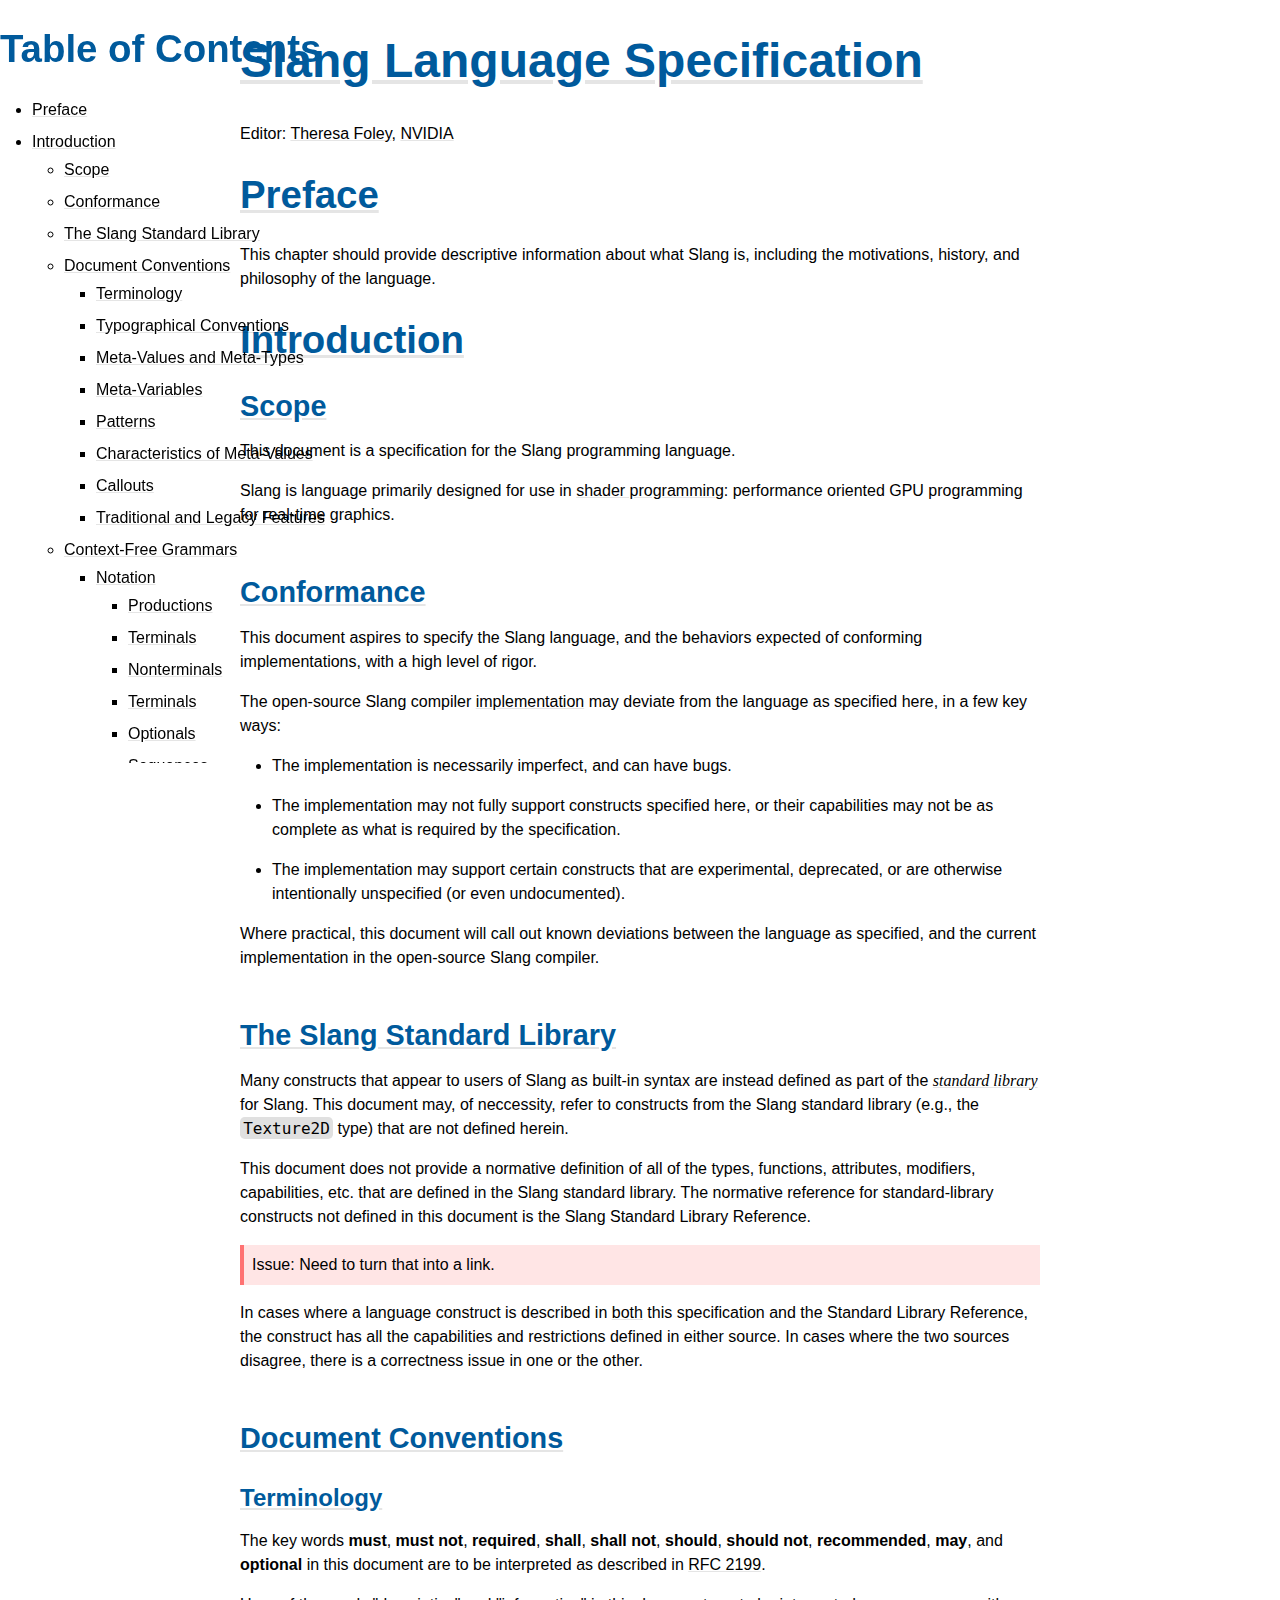
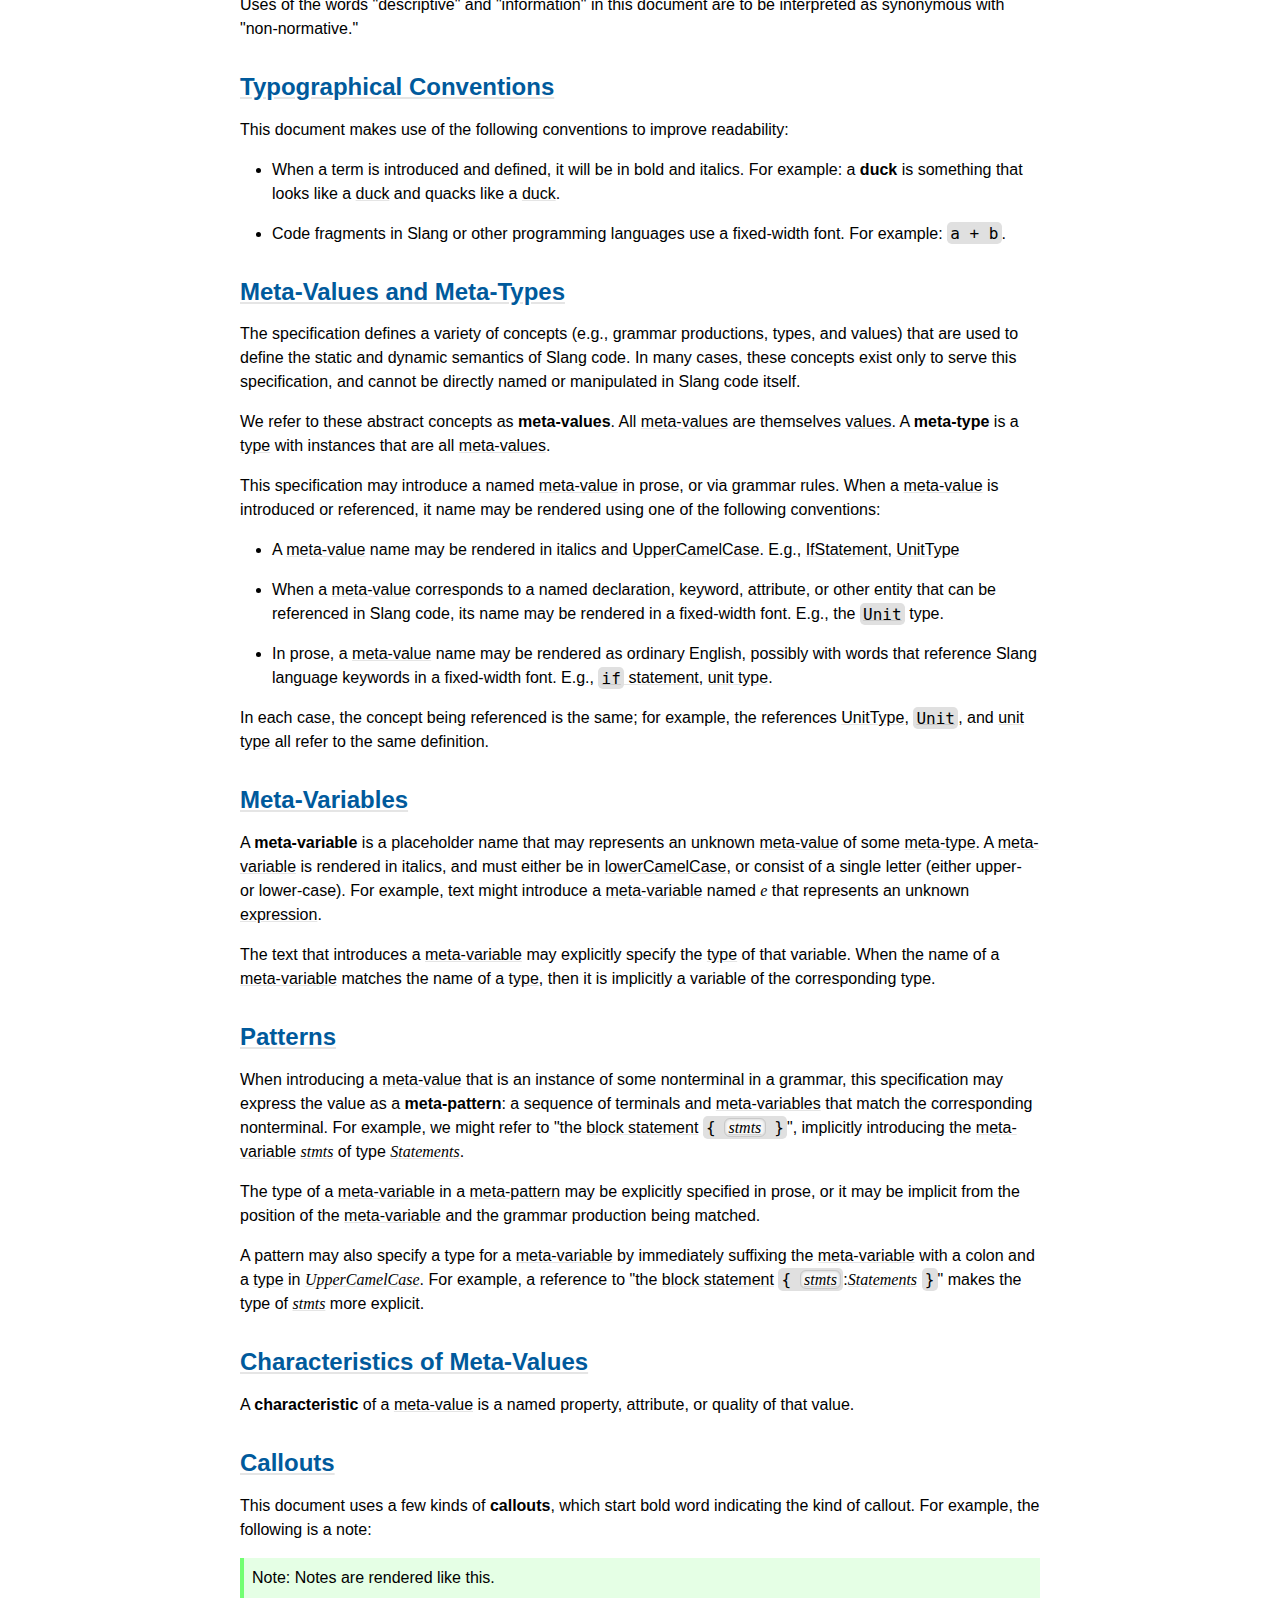
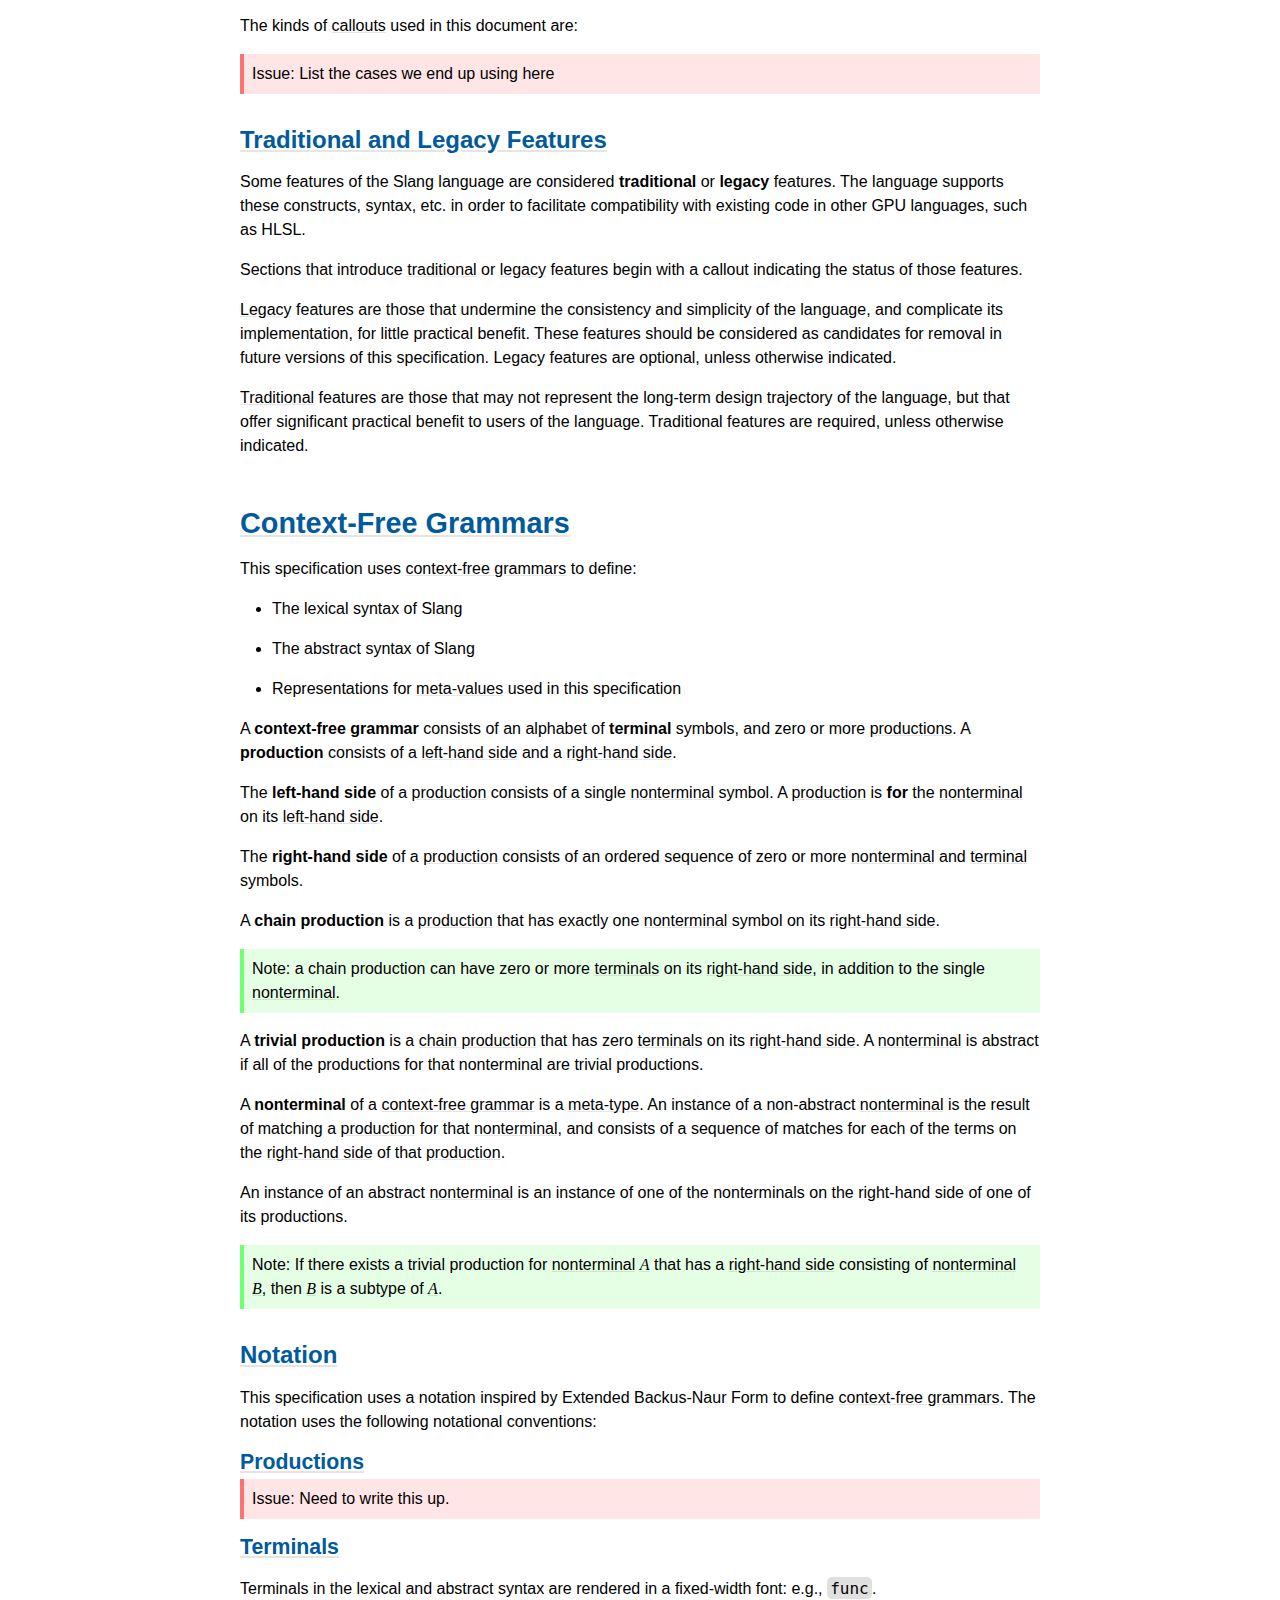
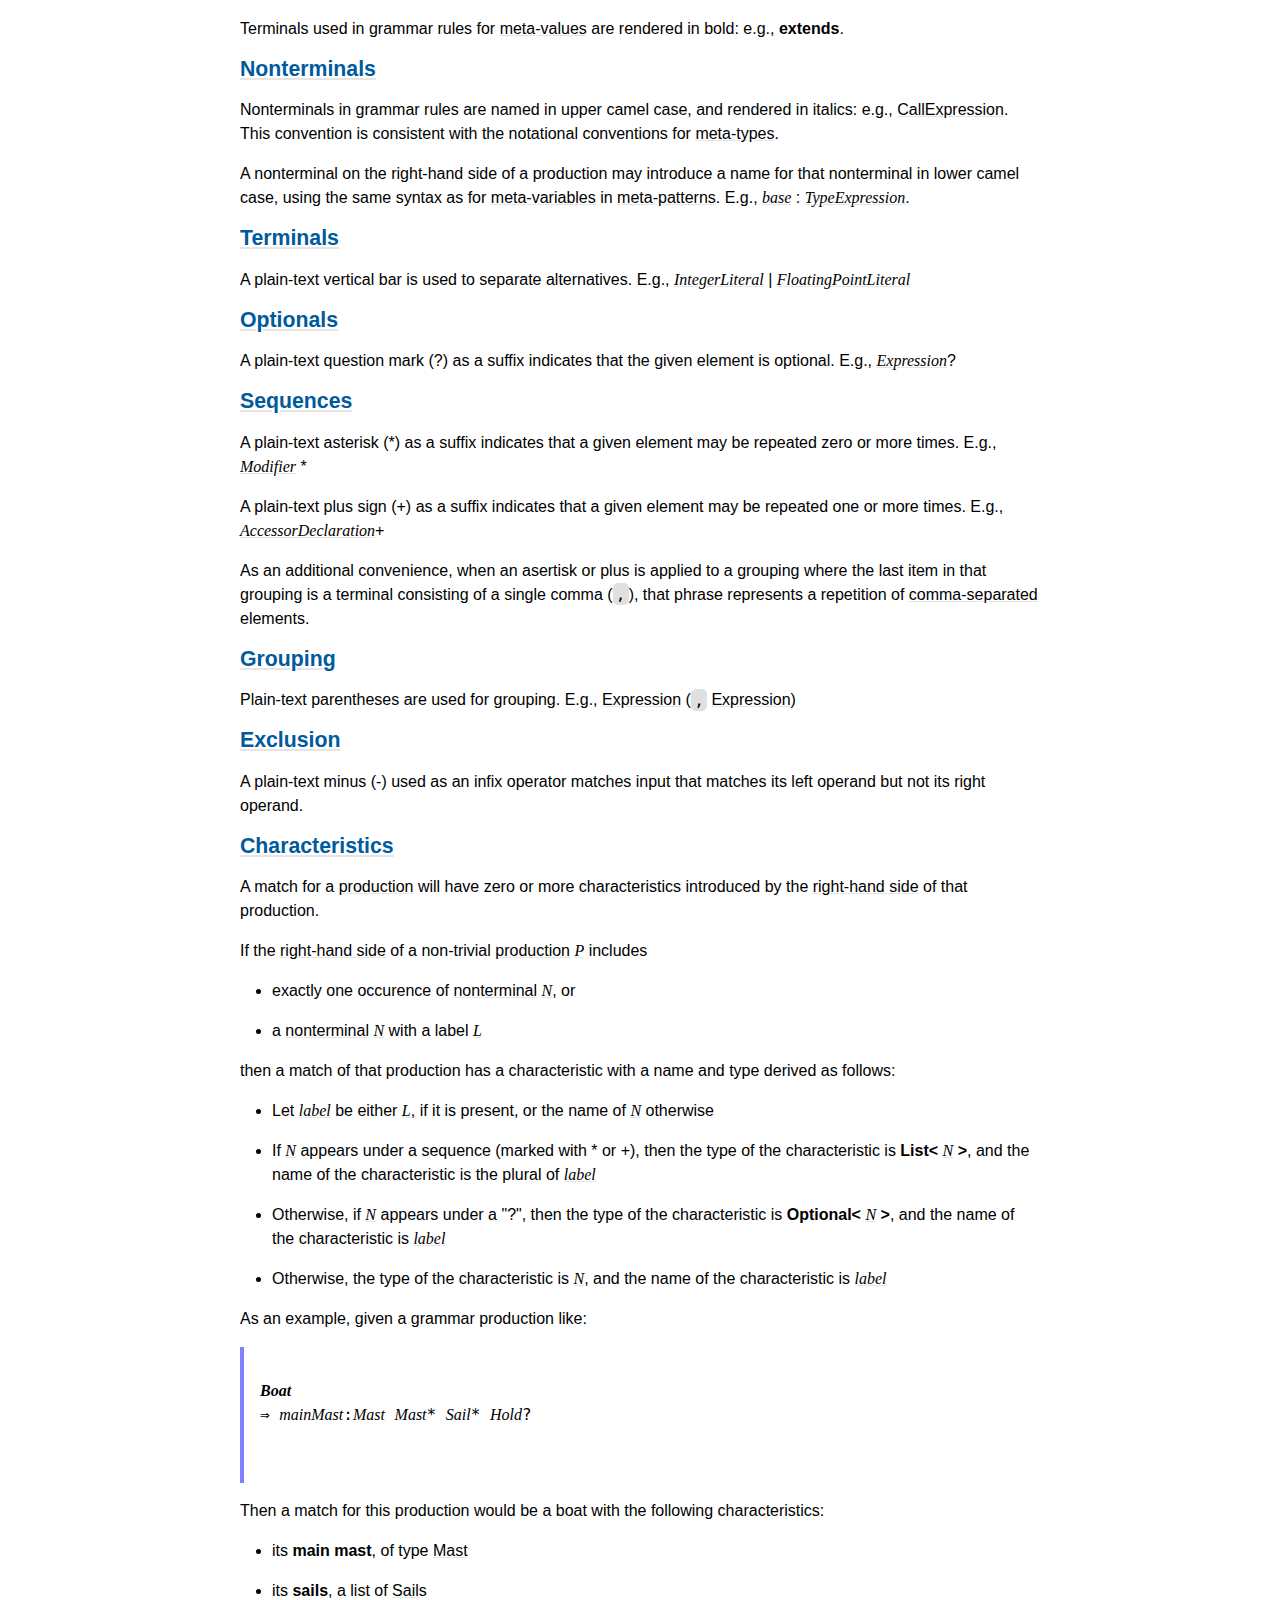
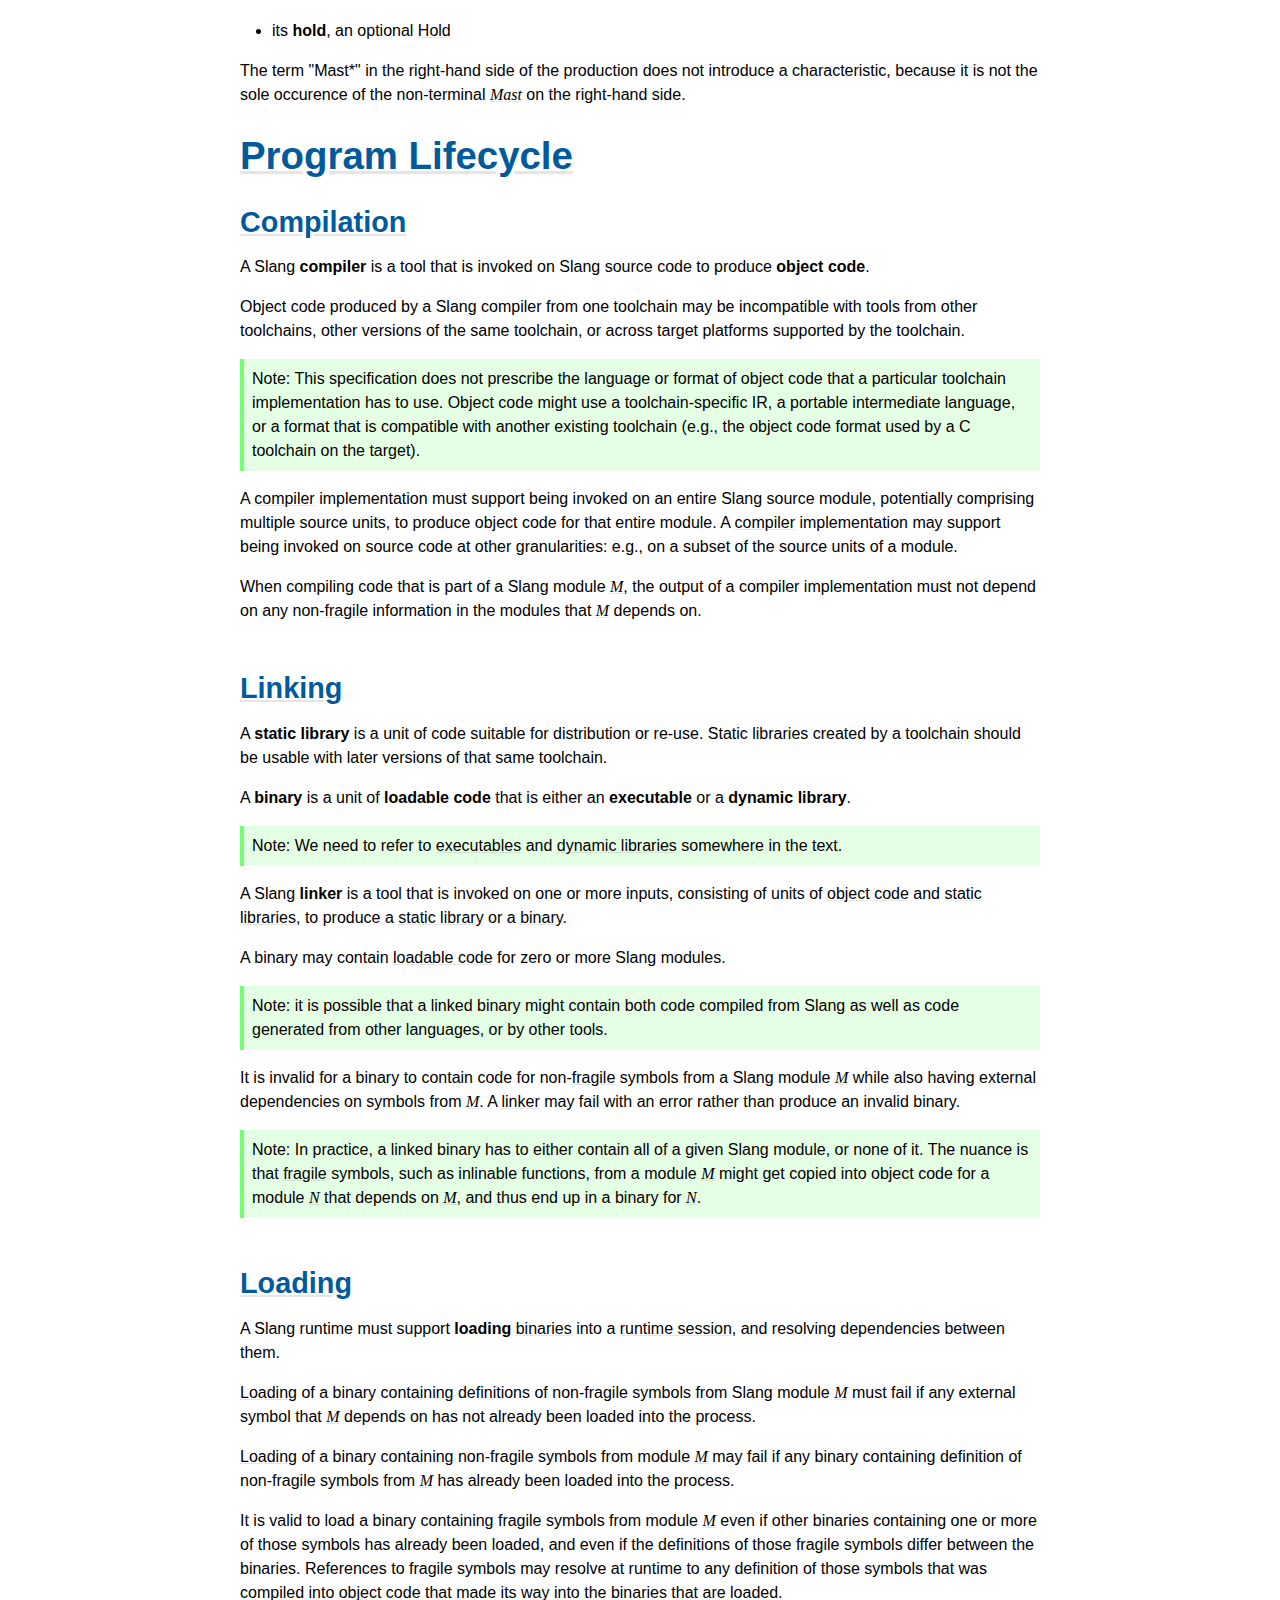
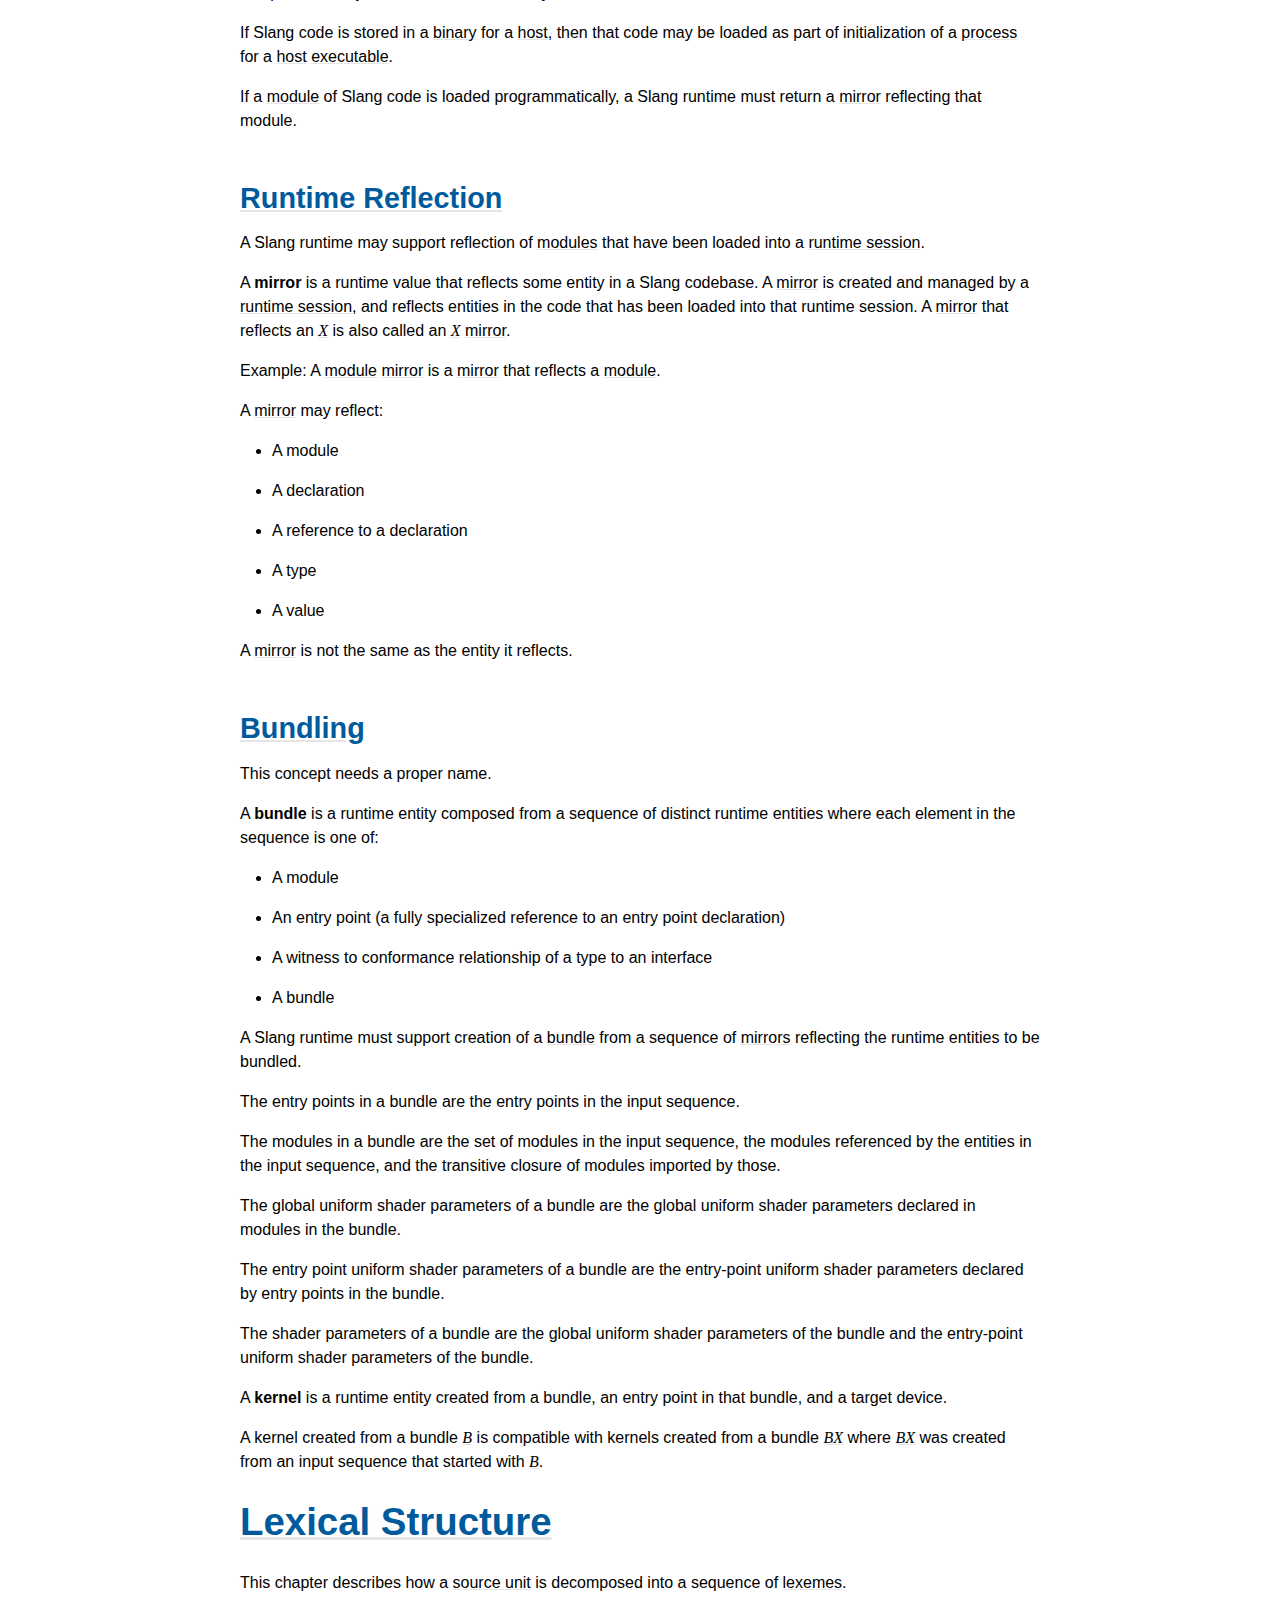
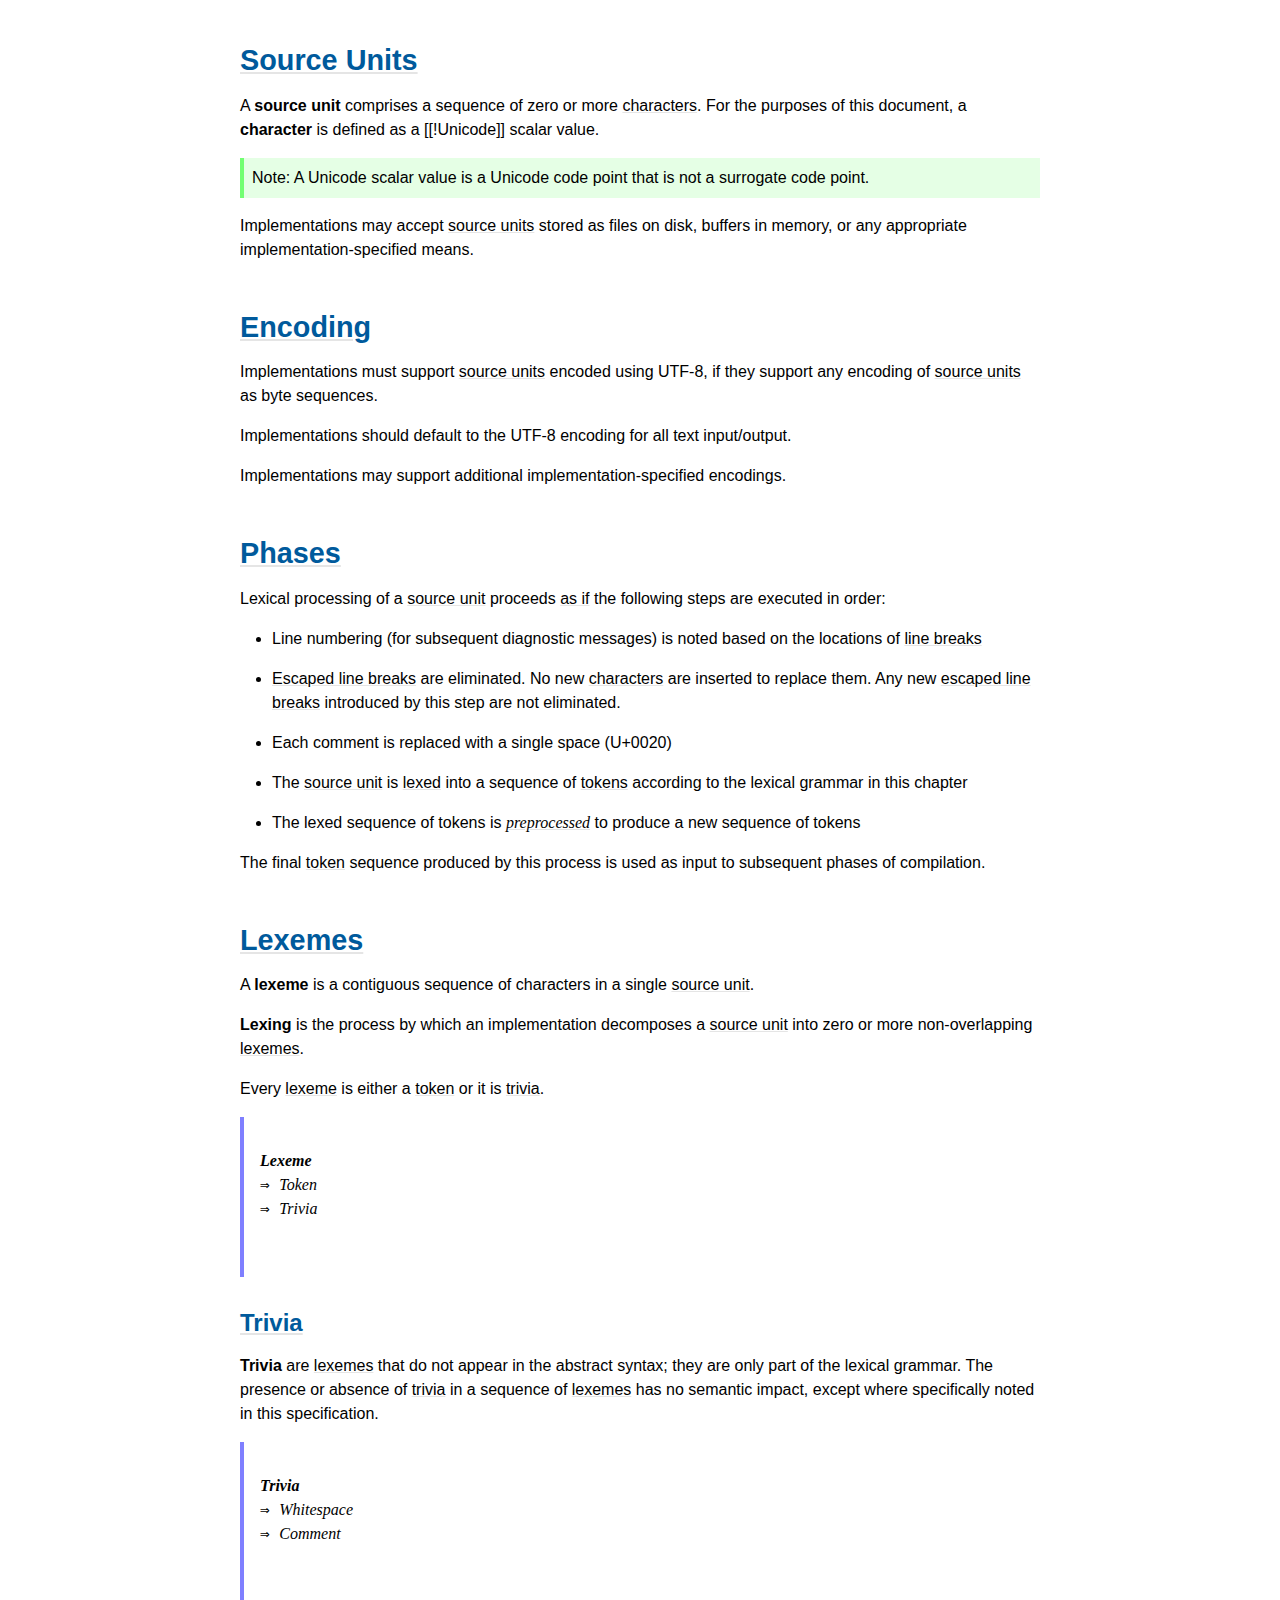
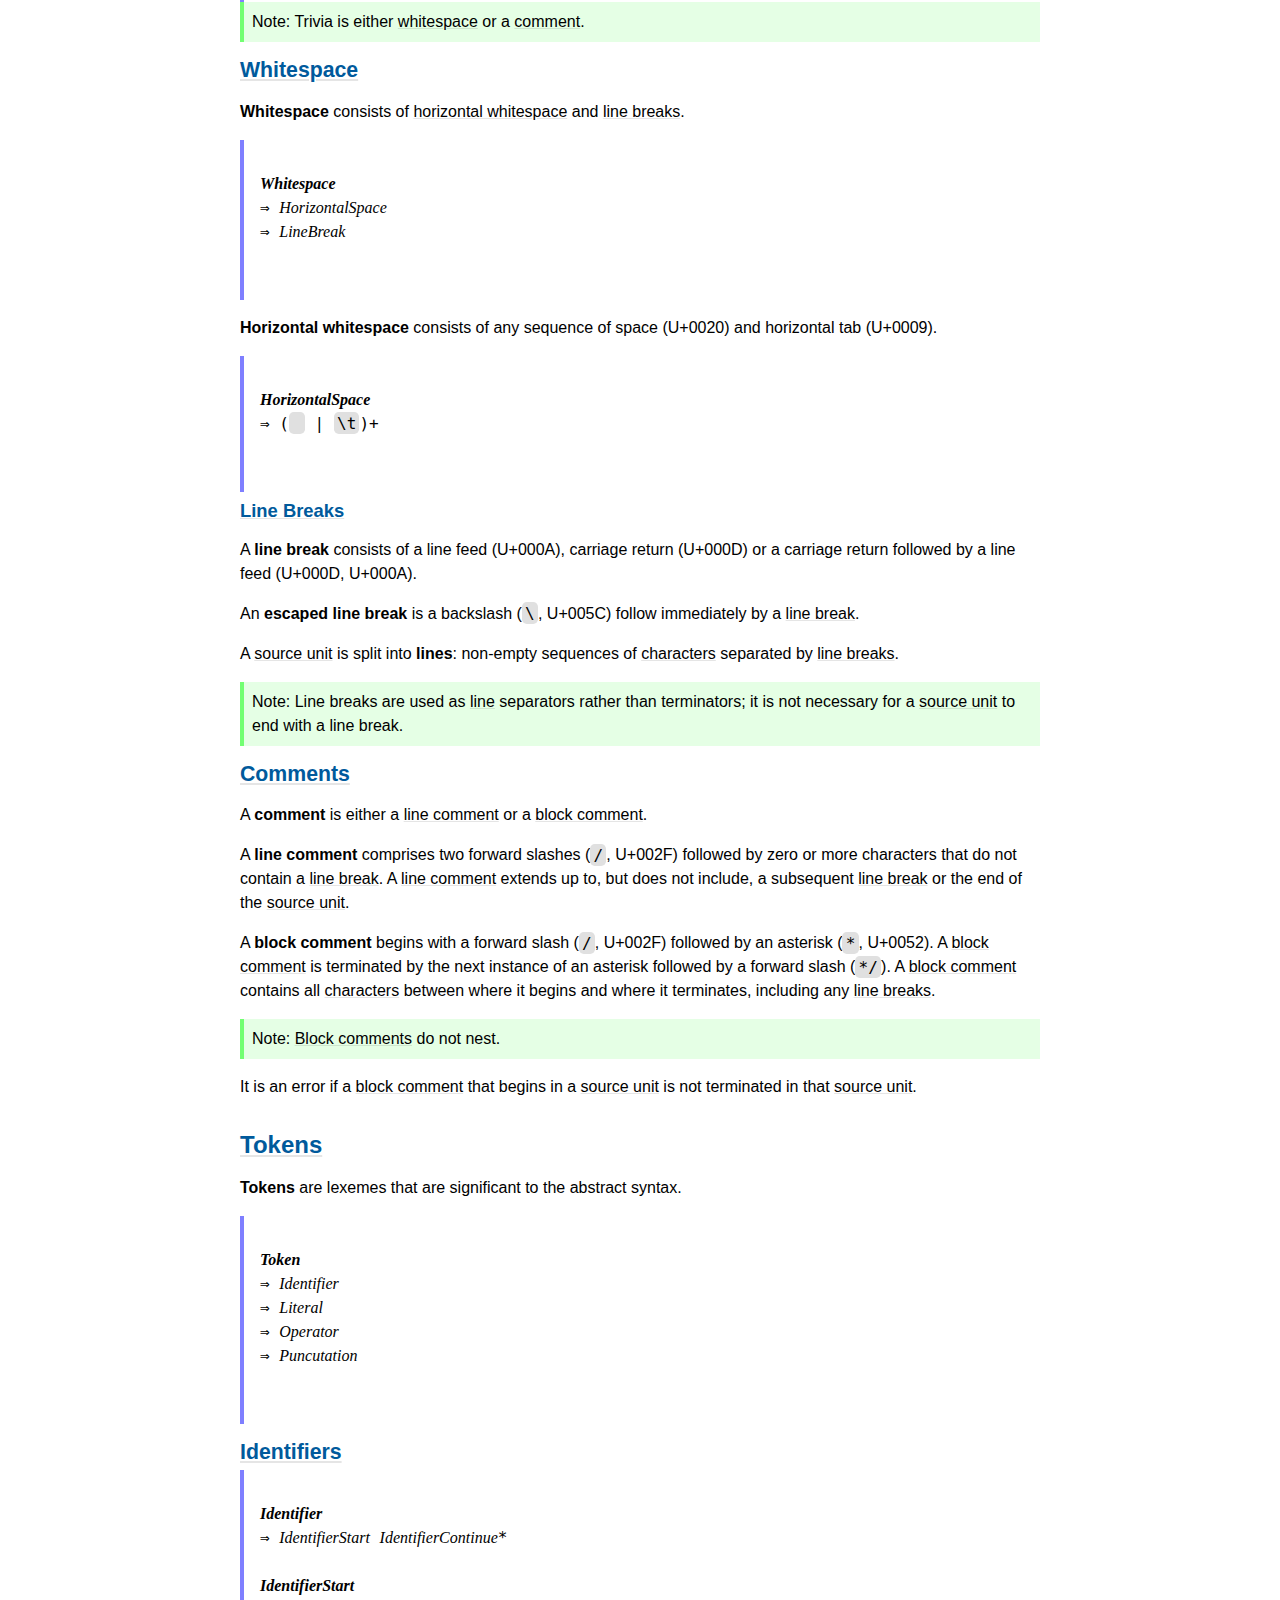
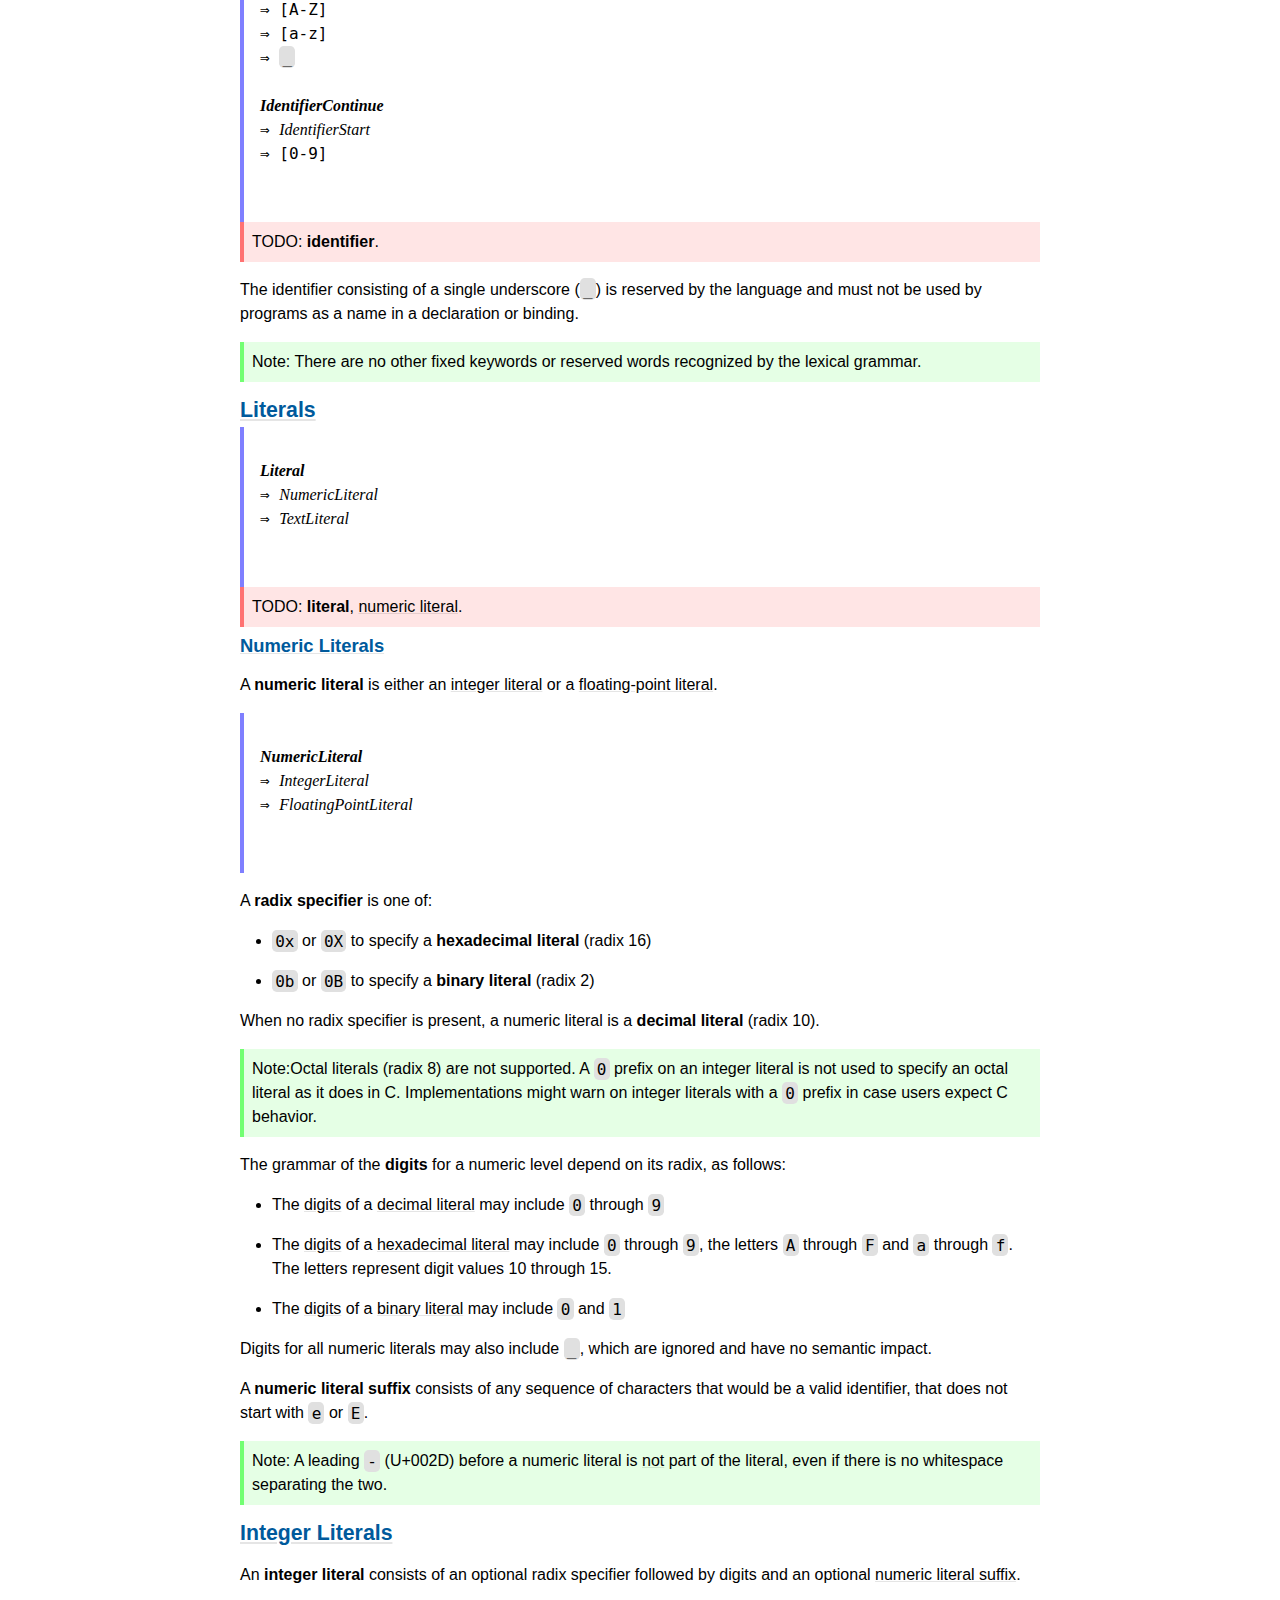
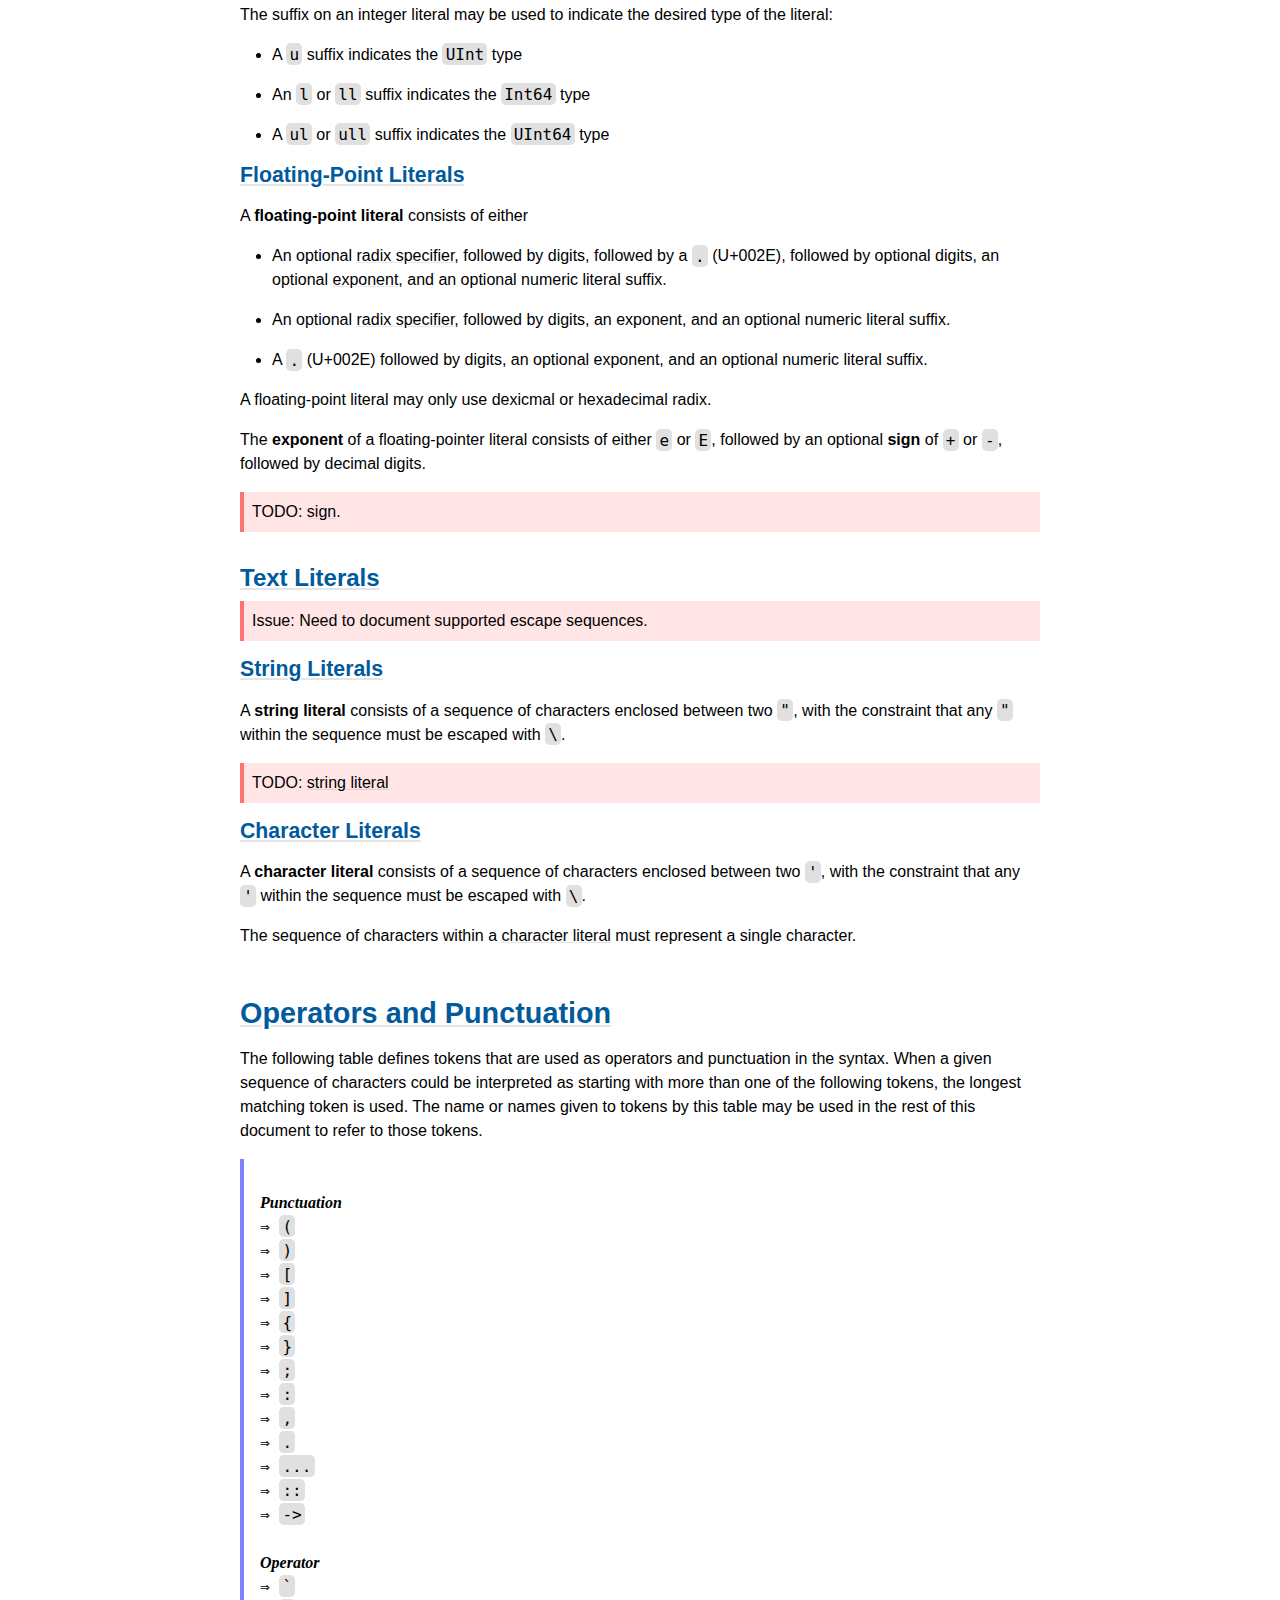
==== commit d1806285: "Work on Lookup and linearization" ====
--- a/specification/index.html
+++ b/specification/index.html
@@ -147,7 +147,11 @@
 <li><a href="#sec.module.import">Import Declarations</a></li>
 </ul>
 </li>
-<li><a href="#sec.decl">Declarations</a><ul><li><a href="#sec.decl.shared">Shared Concepts</a><ul><li><a href="#sec.decl.body">Bodies</a></li>
+<li><a href="#sec.decl">Declarations</a><ul><li><a href="#sec.decl.shared">Shared Concepts</a><ul><li><a href="#sec.decl.body">Bodies</a><ul><li><a href="#sec.decl.body.statement">Statement Bodies</a></li>
+<li><a href="#sec.decl.body.decl">Declaration Bodies</a></li>
+<li><a href="#sec.decl.body.accessor">Accessor Bodies</a></li>
+</ul>
+</li>
 <li><a href="#sec.decl.base">Bases</a></li>
 <li><a href="#sec.decl.param">Parameters</a><ul><li><a href="#sec.dir">Directions</a><ul><li><a href="#sec.dir.in"><code>in</code></a></li>
 <li><a href="#sec.out"><code>out</code></a></li>
@@ -164,7 +168,10 @@
 </ul>
 </li>
 <li><a href="#sec.pattern">Patterns</a></li>
-<li><a href="#sec.decl.generic">Generics</a></li>
+<li><a href="#sec.decl.generic">Generics</a><ul><li><a href="#section-implicit-generic-parameters">Implicit Generic Parameters</a></li>
+<li><a href="#section-static-semantics">Static Semantics</a></li>
+</ul>
+</li>
 <li><a href="#sec.decl.type">Type Declarations</a><ul><li><a href="#sec.decl.agg">Aggregate Types</a><ul><li><a href="#sec.decl.agg.member.static">Instance and Static Members</a></li>
 <li><a href="#sec.field">Fields</a></li>
 <li><a href="#sec.method">Methods</a></li>
@@ -179,7 +186,8 @@
 <li><a href="#sec.decl.enum"><code>enum</code>Declarations</a><ul><li><a href="#sec.case">Cases</a></li>
 </ul>
 </li>
-<li><a href="#sec.decl.type.alias">Type Aliases</a><ul><li><a href="#sec.decl.type.alias.syntax.traditional">Traditional Syntax</a></li>
+<li><a href="#sec.decl.type.alias">Type Aliases</a><ul><li><a href="#section-static-semantics">Static Semantics</a></li>
+<li><a href="#sec.decl.type.alias.syntax.traditional">Traditional Syntax</a></li>
 </ul>
 </li>
 <li><a href="#sec.decl.type.associated">Associated Types</a></li>
@@ -206,15 +214,14 @@
 </ul>
 </li>
 <li><a href="#sec.decl.init">Constructors</a></li>
-<li><a href="#sec.decl.prop">Properties</a><ul><li><a href="#sec.decl.accessor">Accessors</a></li>
-</ul>
-</li>
-<li><a href="#sec.decl.subscript">Subscripts</a></li>
-<li><a href="#sec.decl.extension">Extensions</a></li>
-<li><a href="#sec.decl.generic">Generics</a><ul><li><a href="#sec.decl.generic.param">Generic Parameters</a></li>
-<li><a href="#sec.decl.generic.specialize.explicit">Explicit Specialization</a></li>
-<li><a href="#sec.decl.generic.specialize.implicit">Implicit Specialization</a></li>
-<li><a href="#sec.decl.generic.syntax">Syntax Details</a></li>
+<li><a href="#sec.decl.prop">Properties</a><ul><li><a href="#section-static-semantics">Static Semantics</a></li>
+<li><a href="#sec.decl.accessor">Accessors</a></li>
+</ul>
+</li>
+<li><a href="#sec.decl.subscript">Subscripts</a><ul><li><a href="#section-static-semantics">Static Semantics</a></li>
+</ul>
+</li>
+<li><a href="#sec.decl.extension">Extensions</a><ul><li><a href="#section-static-semantics">Static Semantics</a></li>
 </ul>
 </li>
 <li><a href="#sec.decl.buffer">Traditional Buffer Declarations</a></li>
@@ -247,8 +254,10 @@
 <li><a href="#sec.expr.lit.string">String Literal Expressions</a></li>
 </ul>
 </li>
-<li><a href="#sec.expr.ident">Identifier Expressions</a></li>
-<li><a href="#sec.expr.member">Member Expression</a></li>
+<li><a href="#sec.expr.name">Name Expressions</a></li>
+<li><a href="#sec.expr.member">Member Expression</a><ul><li><a href="#sec.expr.member.static">Static Member Expression</a></li>
+</ul>
+</li>
 <li><a href="#sec.expr.this">This Expression</a><ul><li><a href="#section-syntax">Syntax</a></li>
 <li><a href="#section-static-semantics">Static Semantics</a></li>
 </ul>
@@ -283,11 +292,53 @@
 </ul>
 </li>
 <li><a href="#sec.vis">Visibility Control</a></li>
-<li><a href="#sec.linearization">Type Linearization</a></li>
+<li><a href="#sec.lin">Type Linearization</a><ul><li><a href="#sec.lin.facet">Facets</a></li>
+<li><a href="#sec.lin.algo">Algorithm</a></li>
+<li><a href="#section-merging">Merging</a></li>
+<li><a href="#section-fodder">Fodder</a></li>
+</ul>
+</li>
 <li><a href="#sec.SECTION.interface">Interfaces</a></li>
 <li><a href="#sec.section.generic">Generics</a></li>
-<li><a href="#sec.lookup">Lookup</a></li>
-<li><a href="#sec.overload">Overload Resolution</a></li>
+<li><a href="#sec.lookup">Lookup</a><ul><li><a href="#sec.lookup.name">Names</a></li>
+<li><a href="#sec.lookup.context">Lookup in a Context</a></li>
+<li><a href="#sec.lookup.binding">Bindings</a></li>
+<li><a href="#sec.lookup.scope">Scopes</a><ul><li><a href="#sec.lookup.scope.empty">Empty Scopes</a></li>
+<li><a href="#sec.lookup.scope.layer">Layered Scopes</a></li>
+<li><a href="#sec.lookup.scope.type">Type Scopes</a></li>
+<li><a href="#sec.lookup.scope.instance">Instance Scopes</a></li>
+<li><a href="#sec.lookup.scope.decl">Declaration Scopes</a></li>
+<li><a href="#sec.lookup.scope.file">File Scope</a></li>
+<li><a href="#sec.lookup.scope.module">Module Scope</a></li>
+</ul>
+</li>
+<li><a href="#sec.lookup.member">Member Lookup</a><ul><li><a href="#sec.lookup.member.expr">Expressions</a></li>
+<li><a href="#sec.lookup.member.decl-ref">Declaration References</a></li>
+<li><a href="#sec.lookup.member.generic">Generics</a></li>
+<li><a href="#sec.lookup.member.type">Type</a></li>
+</ul>
+</li>
+<li><a href="#sec.lookup.direct">Direct Lookup</a><ul><li><a href="#sec.lookup.direct.facet">Facets</a></li>
+<li><a href="#sec.lookup.direct.decl">Declarations</a></li>
+</ul>
+</li>
+</ul>
+</li>
+<li><a href="#sec.overload">Overloading</a><ul><li><a href="#sec.overload.set">Overload Sets</a><ul><li><a href="#sec.overload.set.simplify">Simplification</a></li>
+<li><a href="#sec.lookup.result.filter">Filtering</a></li>
+</ul>
+</li>
+<li><a href="#sec.overload.candidate">Candidates</a><ul><li><a href="#sec.overload.candidate.distance">Distances</a></li>
+</ul>
+</li>
+<li><a href="#sec.overload.resolution">Resolution</a></li>
+<li><a href="#sec.overload.conversion">Type Conversion</a></li>
+<li><a href="#sec.overload.call">Overloaded Calls</a></li>
+<li><a href="#section-calling-a-generic">Calling a Generic</a></li>
+<li><a href="#section-calling-a-function">Calling a Function</a></li>
+<li><a href="#section-calling-a-type">Calling a Type</a></li>
+</ul>
+</li>
 <li><a href="#sec.subtype">Subtyping</a></li>
 <li><a href="#sec.conv">Type Conversions</a></li>
 <li><a href="#sec.exec">Execution</a><ul><li><a href="#sec.exec.runtime">Runtime Sessions</a></li>
@@ -1128,6 +1179,7 @@
 <li><p>The <a>member</a> must be a direct member declaration of the <a>base</a></p>
 </li>
 </ul>
+<div class="issue callout">TODO: The most important case here is when the base is a subtype or conformance witness (aka, a facet), since this operation then amounts to a lookup of the satisfying value for the given requirement in the witness table. It's not 100% clear if we should use distinct representations for the <code>virtual</code>-ish case and the pure static member lookup case in general.</div>
 <h3 id="sec.decl.ref.specialize"><a href="#sec.decl.ref.specialize" class="anchor">Specialized Declaration Reference</a></h3>
 <div class="semantics grammar callout"><pre class="lexical grammar"><div class="grammar production"><dfn><span class="meta">SpecializedDeclarationReference</span></dfn>
 ⇒ <span class="alternative grammar"><span class="sequence grammar"><span class="introducer grammar"><span class="meta">base</span>:<span class="meta">Value</span></span> <code><</code> <span class="grammar">(<span class="grammar"><span class="sequence grammar"><span class="introducer grammar"><span class="meta">arguments</span>:<span class="meta">Value</span></span> <code>,</code></span></span>)</span>* <code>></code></span></span></div>
@@ -1338,7 +1390,8 @@
 </div>
 <div class="semantics grammar callout"><pre class="lexical grammar"><div class="grammar production"><dfn><span class="meta">CheckedExpression</span></dfn>
 ⇒ <span class="alternative grammar"><span class="meta">TypedValue</span></span>
-⇒ <span class="alternative grammar"><span class="sequence grammar"><span class="meta">CheckedExpression</span> <code>(</code> <span class="grammar"><span class="meta">CheckedExpression</span></span>* <code>)</code></span></span></div>
+⇒ <span class="alternative grammar"><span class="sequence grammar"><span class="meta">CheckedExpression</span> <code>(</code> <span class="grammar"><span class="meta">CheckedExpression</span></span>* <code>)</code></span></span>
+⇒ <span class="alternative grammar"><span class="sequence grammar"><code>let</code> <span class="meta">Identifier</span> <code>=</code> <span class="meta">CheckedExpression</span> <code>in</code> <span class="meta">CheckedExpression</span></span></span></div>
 <div class="grammar production"><dfn><span class="meta">IntermediateExpression</span></dfn>
 ⇒ <span class="alternative grammar"><span class="meta">CheckedExpression</span></span>
 ⇒ <span class="alternative grammar"><span class="sequence grammar"><code>OverloadSet</code> <span class="grammar"><span class="meta">CheckedExpression</span></span>*</span></span>
@@ -1489,10 +1542,45 @@
 <h2 id="sec.decl.shared"><a href="#sec.decl.shared" class="anchor">Shared Concepts</a></h2>
 <div class="issue callout">Issue: We need to define concepts that are used by traditional-style declarations, including <dfn>type specifiers</dfn>.</div>
 <h3 id="sec.decl.body"><a href="#sec.decl.body" class="anchor">Bodies</a></h3>
-<div class="issue callout">Issue: We need to define that there are two kinds of bodies: <dfn>declaration bodies</dfn> and <a><var class="meta">statement bodies</var></a>.</div>
+<h4 id="sec.decl.body.statement"><a href="#sec.decl.body.statement" class="anchor">Statement Bodies</a></h4>
+<p>To check a <a>statement body</a> <a><var class="meta">b</var></a>:</p>
+<ul><li><p>With a <a>local scope</a>:</p>
+<ul><li><p>Check the statement of <a><var class="meta">b</var></a></p>
+</li>
+</ul>
+</li>
+</ul>
+<h4 id="sec.decl.body.decl"><a href="#sec.decl.body.decl" class="anchor">Declaration Bodies</a></h4>
+<p>To check a <a>declaration body</a> <a><var class="meta">b</var></a>:</p>
+<ul><li><p>For each <a>declaration</a> <a><var class="meta">d</var></a> in <a><var class="meta">b</var></a>:</p>
+<ul><li><p>Validate: <a><var class="meta">d</var></a> is allowed to appear in the current context</p>
+</li>
+<li><p>Check <a><var class="meta">d</var></a></p>
+</li>
+<li><p>For each <a>declaration</a> <a><var class="meta">e</var></a> in <a><var class="meta">b</var></a>, other than <a><var class="meta">d</var></a>:</p>
+<ul><li><p>If the name of <a><var class="meta">e</var></a> is the same as the name of <a><var class="meta">d</var></a>:</p>
+<ul><li><p>Validate: <a><var class="meta">d</var></a> and <a><var class="meta">e</var></a> do not conflict</p>
+</li>
+</ul>
+</li>
+</ul>
+</li>
+</ul>
+</li>
+</ul>
+<h4 id="sec.decl.body.accessor"><a href="#sec.decl.body.accessor" class="anchor">Accessor Bodies</a></h4>
+<p>To check an <a>accessor body</a> <a><var class="meta">b</var></a>:</p>
+<ul><li><p>...</p>
+</li>
+</ul>
 <h3 id="sec.decl.base"><a href="#sec.decl.base" class="anchor">Bases</a></h3>
+<div class="syntax grammar callout"><pre class="lexical grammar"><div class="grammar production"><dfn><span class="meta">BasesClause</span></dfn>
+⇒ <span class="alternative grammar"><span class="sequence grammar"><code>:</code> <span class="grammar">(<span class="grammar"><span class="sequence grammar"><span class="meta">Base</span> <code>,</code></span></span>)</span>+</span></span></div>
+<div class="grammar production"><dfn><span class="meta">Base</span></dfn>
+⇒ <span class="alternative grammar"><span class="meta">TypeExpression</span></span></div>
+</pre>
+</div>
 <h3 id="sec.decl.param"><a href="#sec.decl.param" class="anchor">Parameters</a></h3>
-<p>A parameters clause defines a sequence of <dfn>parameter declarations</dfn>.</p>
 <div class="syntax grammar callout"><pre class="lexical grammar"><div class="grammar production"><dfn><span class="meta">ParametersClause</span></dfn>
 ⇒ <span class="alternative grammar"><span class="sequence grammar"><code>(</code> <span class="grammar">(<span class="grammar"><span class="sequence grammar"><span class="meta">ParameterDeclaration</span> <code>,</code></span></span>)</span>* <code>)</code></span></span></div>
 <div class="grammar production"><dfn><span class="meta">ParameterDeclaration</span></dfn>
@@ -1567,7 +1655,41 @@
 ⇒ <span class="alternative grammar"><span class="sequence grammar"><code>(</code> <span class="grammar">(<span class="grammar"><span class="sequence grammar"><span class="meta">BindingPatternInner</span> <code>,</code></span></span>)</span>* <code>)</code></span></span></div>
 </pre>
 </div>
+<div class="issue callout">TODO: patterns belong in the statements section, really...</div>
 <h2 id="sec.decl.generic"><a href="#sec.decl.generic" class="anchor">Generics</a></h2>
+<div class="syntax grammar callout"><pre class="lexical grammar"><div class="grammar production"><dfn><span class="meta">GenericParametersClause</span></dfn>
+⇒ <span class="alternative grammar"><span class="sequence grammar"><code><</code> <span class="grammar"><span class="meta">GenericParameter</span></span>+ <code>></code></span></span></div>
+<div class="grammar production"><dfn><span class="meta">GenericParameter</span></dfn>
+⇒ <span class="alternative grammar"><span class="meta">Identifier</span></span>
+⇒ <span class="alternative grammar"><span class="sequence grammar"><span class="meta">Identifier</span> <code>:</code> <span class="meta">TypeExpression</span></span></span></div>
+</pre>
+</div>
+<div class="syntax grammar callout"><pre class="lexical grammar"><div class="grammar production"><dfn><span class="meta">WhereClause</span></dfn>
+⇒ <span class="alternative grammar"><span class="sequence grammar"><code>where</code> <span class="grammar"><span class="meta">WhereConstraint</span></span>+</span></span></div>
+<div class="grammar production"><dfn><span class="meta">WhereConstraint</span></dfn>
+⇒ <span class="alternative grammar"><span class="sequence grammar"><span class="meta">TypeExpression</span> <code>:</code> <span class="meta">TypeExpression</span></span></span></div>
+</pre>
+</div>
+<p>A category of declaration is <dfn>potentially generic</dfn> if its syntax allows for a <a>generic parameters clause</a> and/or a <a><code>where</code> clause</a>.</p>
+<p>It is an error for a <a>potentially generic</a> <a>declaration</a> to have a <a><code>where</code> clause</a> but no <a>generic parameters clause</a>.</p>
+<p>A declaration is a <dfn>generic declaration</dfn> if it has a <a>generic parameters clause</a> or it has any <a>implicit generic parameters</a>.</p>
+<h3 id="section-implicit-generic-parameters"><a href="#section-implicit-generic-parameters" class="anchor">Implicit Generic Parameters</a></h3>
+<div class="issue callout">TODO: Need to specify the rules for how to determine if a declaration has implicit generic parameters. This basically amounts to scanning its signature (parameters, result type, etc.) for any <code>some</code> type expressions.</div>
+<h3 id="section-static-semantics"><a href="#section-static-semantics" class="anchor">Static Semantics</a></h3>
+<p>To check a <a>generic declaration</a> <a><var class="meta">d</var></a>:</p>
+<ul><li><p>With a <a>generic declaration scope</a> for <a><var class="meta">d</var></a></p>
+<ul><li><p>Check the generic parameters of <a><var class="meta">d</var></a></p>
+</li>
+<li><p>Check the generic constraints of <a><var class="meta">d</var></a></p>
+</li>
+<li><p>// accumulate and check implied constraints?</p>
+</li>
+<li><p>Check <a><var class="meta">d</var></a> as a non-generic declaration</p>
+</li>
+</ul>
+</li>
+</ul>
+<div class="issue callout">TODO: The phrasing here needs to get precise, so that its clear that this logic wraps the other checking logic.</div>
 <h2 id="sec.decl.type"><a href="#sec.decl.type" class="anchor">Type Declarations</a></h2>
 <p>A <dfn>type declaration</dfn> <a>introduces</a> a binding to a type.</p>
 <div class="syntax grammar callout"><pre class="lexical grammar"><div class="grammar production"><dfn><span class="meta">TypeDeclaration</span></dfn>
@@ -1578,7 +1700,7 @@
 </div>
 <h3 id="sec.decl.agg"><a href="#sec.decl.agg" class="anchor">Aggregate Types</a></h3>
 <div class="syntax grammar callout"><pre class="lexical grammar"><div class="grammar production"><dfn><span class="meta">AggregateTypeDeclaration</span></dfn>
-⇒ <span class="alternative grammar"><span class="sequence grammar">(<span class="grammar"><span class="grammar"><code>struct</code> | <code>class</code> | <code>interface</code></span></span>) <span class="meta">Identifier</span> <span class="grammar"><span class="meta">GenericParametersClause</span></span>? <span class="grammar"><span class="meta">BasesClause</span></span>? <span class="grammar"><span class="meta">GenericWhereClause</span></span>? <span class="meta">DeclarationBodyClause</span> <span class="grammar"><code>;</code></span>?</span></span></div>
+⇒ <span class="alternative grammar"><span class="sequence grammar">(<span class="grammar"><span class="grammar"><code>struct</code> | <code>class</code> | <code>interface</code></span></span>) <span class="meta">Identifier</span> <span class="grammar"><span class="meta">GenericParametersClause</span></span>? <span class="grammar"><span class="meta">BasesClause</span></span>? <span class="grammar"><span class="meta">WhereClause</span></span>? <span class="meta">DeclarationBodyClause</span> <span class="grammar"><code>;</code></span>?</span></span></div>
 <div class="grammar production"><dfn><span class="meta">DeclarationBodyClause</span></dfn>
 ⇒ <span class="alternative grammar"><span class="sequence grammar"><code>{</code> <span class="grammar"><span class="meta">Declaration</span></span>* <code>}</code></span></span></div>
 </pre>
@@ -1598,12 +1720,6 @@
 <p>By default, the implicit <code>this</code> parameter of a method acts has a direction of <code>in</code>.
 A method of a <code>struct</code> type declaration may be modified with the <code>[mutating]</code> attribute, in which case the implicit <code>this</code> parameter has a direction of <code>inout</code>.</p>
 <h3 id="sec.decl.agg.bases"><a href="#sec.decl.agg.bases" class="anchor">Bases</a></h3>
-<div class="syntax grammar callout"><pre class="lexical grammar"><div class="grammar production"><dfn><span class="meta">BasesClause</span></dfn>
-⇒ <span class="alternative grammar"><span class="sequence grammar"><code>:</code> <span class="meta">Base</span> <span class="grammar">(<span class="grammar"><span class="sequence grammar"><code>,</code> <span class="meta">Base</span></span></span>)</span>*</span></span></div>
-<div class="grammar production"><dfn><span class="meta">Base</span></dfn>
-⇒ <span class="alternative grammar"><span class="meta">TypeExpression</span></span></div>
-</pre>
-</div>
 <p>An aggregate type declaration has zero or more <dfn>bases</dfn>.
 If an aggregate type declaration has no bases clause, then it has zero <a>bases</a>;
 otherwise, the bases of the aggregate type declaration are the types identified by eachBase in that clause.</p>
@@ -1685,21 +1801,17 @@
 <h3 id="sec.decl.type.alias"><a href="#sec.decl.type.alias" class="anchor">Type Aliases</a></h3>
 <p>A <dfn>type alias declaration</dfn> introduces a binding that resolves to some other type.</p>
 <div class="syntax grammar callout"><pre class="lexical grammar"><div class="grammar production"><dfn><span class="meta">TypeAliasDeclaration</span></dfn>
-⇒ <span class="alternative grammar"><span class="meta">ModernTypeAliasDeclaration</span></span>
-⇒ <span class="alternative grammar"><span class="meta">TraditionalTypeAliasDeclaration</span></span></div>
-<div class="grammar production"><dfn><span class="meta">ModernTypeAliasDeclaration</span></dfn>
-⇒ <span class="alternative grammar"><span class="sequence grammar"><code>typealias</code> <span class="meta">Identifier</span> <span class="grammar"><span class="meta">GenericParametersClause</span></span>? <span class="grammar"><span class="meta">GenericWhereClause</span></span>? <code>=</code></span></span></div>
-<div class="grammar production"><dfn><span class="meta">TypeExpression</span></dfn>
-⇒ <span class="alternative grammar"><code>;</code></span></div>
-</pre>
-</div>
-<div class="issue callout">TODO: <a>type alias declaration</a></div>
-<pre><code class="language-.checking">GIVEN identifier n, type t, context c
-GIVEN t checks in c
-THEN `typealias` n = t `;` checks in c
-</code></pre>
-<pre><code class="language-">
-</code></pre>
+⇒ <span class="alternative grammar"><span class="sequence grammar"><code>typealias</code> <span class="meta">Identifier</span> <span class="grammar"><span class="meta">GenericParametersClause</span></span>? <span class="grammar"><span class="meta">GenericWhereClause</span></span>? <code>=</code> <span class="meta">TypeExpression</span> <code>;</code></span></span></div>
+</pre>
+</div>
+<h4 id="section-static-semantics"><a href="#section-static-semantics" class="anchor">Static Semantics</a></h4>
+<p>To check a <a>type alias declaration</a> <a><var class="meta">d</var></a>:</p>
+<ul><li><p>With a <a>declaration scope</a> for <a><var class="meta">d</var></a>:</p>
+<ul><li><p>Check the type expression of <a><var class="meta">d</var></a> as a type</p>
+</li>
+</ul>
+</li>
+</ul>
 <h4 id="sec.decl.type.alias.syntax.traditional"><a href="#sec.decl.type.alias.syntax.traditional" class="anchor">Traditional Syntax</a></h4>
 <p>A type alias may also be declared using a <dfn>traditional type alias declaration</dfn>.</p>
 <div class="syntax grammar callout"><pre class="lexical grammar"><div class="grammar production"><dfn><span class="meta">TraditionalTypeAliasDeclaration</span></dfn>
@@ -1902,7 +2014,7 @@
 <p>A <dfn>constructor declaration</dfn> introduces logic for initializing an instance of the enclosing <a>type declaration</a>.
 A <a>constructor declaration</a> is implicitly static.</p>
 <div class="syntax grammar callout"><pre class="lexical grammar"><div class="grammar production"><dfn><span class="meta">ConstructorDeclaration</span></dfn>
-⇒ <span class="alternative grammar"><span class="sequence grammar"><code>init</code> <span class="grammar"><span class="meta">GenericParametersClause</span></span>? <span class="meta">ParametersClause</span> <span class="meta">FunctionBodyClause</span></span></span></div>
+⇒ <span class="alternative grammar"><span class="sequence grammar"><code>init</code> <span class="grammar"><span class="meta">GenericParametersClause</span></span>? <span class="meta">ParametersClause</span> <span class="grammar"><span class="meta">WhereClause</span></span>? <span class="meta">StatementBodyClause</span></span></span></div>
 </pre>
 </div>
 <p>A constructor declaration is invocable.
@@ -1911,12 +2023,21 @@
 <h2 id="sec.decl.prop"><a href="#sec.decl.prop" class="anchor">Properties</a></h2>
 <p>A <dfn>property declaration</dfn> introduces a binding that can have its behavior for read and write operations customized.</p>
 <div class="syntax grammar callout"><pre class="lexical grammar"><div class="grammar production"><dfn><span class="meta">PropertyDeclaration</span></dfn>
-⇒ <span class="alternative grammar"><span class="sequence grammar"><code>property</code> <span class="meta">Identifier</span> <span class="grammar"><span class="meta">GenericParametersClause</span></span>? <span class="meta">TypeAscriptionClause</span> <span class="meta">GenericWhereClause</span> <span class="meta">PropertyBody</span></span></span></div>
+⇒ <span class="alternative grammar"><span class="sequence grammar"><code>property</code> <span class="meta">Identifier</span> <span class="grammar"><span class="meta">GenericParametersClause</span></span>? <span class="meta">TypeAscriptionClause</span> <span class="grammar"><span class="meta">WhereClause</span></span>? <span class="meta">PropertyBody</span></span></span></div>
 <div class="grammar production"><dfn><span class="meta">PropertyBody</span></dfn>
 ⇒ <span class="alternative grammar"><span class="sequence grammar"><code>{</code> <span class="grammar"><span class="meta">AccessorDecl</span></span>* <code>}</code></span></span></div>
 </pre>
 </div>
-<div class="issue callout">TODO: reference <a>property declaration</a>.</div>
+<h3 id="section-static-semantics"><a href="#section-static-semantics" class="anchor">Static Semantics</a></h3>
+<p>To check a <a>property declaration</a> <a><var class="meta">d</var></a>:</p>
+<ul><li><p>With a <a>declaration scope</a> for <a><var class="meta">d</var></a>:</p>
+<ul><li><p>Check the type expression of <a><var class="meta">d</var></a></p>
+</li>
+<li><p>Check the body of <a><var class="meta">d</var></a></p>
+</li>
+</ul>
+</li>
+</ul>
 <h3 id="sec.decl.accessor"><a href="#sec.decl.accessor" class="anchor">Accessors</a></h3>
 <div class="syntax grammar callout"><pre class="lexical grammar"><div class="grammar production"><dfn><span class="meta">AccessorDecl</span></dfn>
 ⇒ <span class="alternative grammar"><span class="meta">GetAccessorDecl</span></span></div>
@@ -1935,43 +2056,30 @@
 </div>
 <p>A subscript declaration is invocable.</p>
 <div class="note callout">Note: Unlike a function declaration, a <a>subscript declaration</a> cannot elide the result type clause.</div>
+<h3 id="section-static-semantics"><a href="#section-static-semantics" class="anchor">Static Semantics</a></h3>
+<p>To check a <a>subscript declaration</a> <a><var class="meta">d</var></a> in <a>context</a> <a><var class="meta">C</var></a>:</p>
+<ul><li><p>Validate: <a><var class="meta">d</var></a> must have at least one parameter</p>
+</li>
+<li><p>With a <a>declaration scope</a> for <a><var class="meta">d</var></a>:</p>
+<ul><li><p>Check the parameters of <a><var class="meta">d</var></a></p>
+</li>
+<li><p>Let <a><var class="meta">resultType</var></a> be the result type of <a><var class="meta">d</var></a></p>
+</li>
+<li><p>Check <a><var class="meta">resultType</var></a> as a type</p>
+</li>
+<li><p>With an <a>expected storage type</a> of <a><var class="meta">resultType</var></a>:</p>
+<ul><li><p>Check the body of <a><var class="meta">d</var></a></p>
+</li>
+</ul>
+</li>
+</ul>
+</li>
+</ul>
 <h2 id="sec.decl.extension"><a href="#sec.decl.extension" class="anchor">Extensions</a></h2>
-<p>An extension declaration is introduced with the <code>extension</code> keyword:</p>
-<pre><code class="language-">extension MyVector
-{
-    float getLength() { return sqrt(x*x + y*y); }
-    static int getDimensionality() { return 2; }
-}
-</code></pre>
-<p>An extension declaration adds behavior to an existing type.
-In the example above, the <code>MyVector</code> type is extended with an instance method <code>getLength()</code>, and a static method <code>getDimensionality()</code>.</p>
-<p>An extension declaration names the type being extended after the <code>extension</code> keyword.
-The body of an extension declaration may include type declarations, functions, initializers, and subscripts.</p>
-<div class="note callout">Note: The body of an extension cannot include variable declarations.
-An extension cannot introduce members that would change the in-memory layout of the type being extended.</div>
-<p>The members of an extension are accessed through the type that is being extended.
-For example, for the above extension of <code>MyVector</code>, the introduced <a>methods</a> are accessed as follows:</p>
-<pre><code class="language-">MyVector v = ...;
-
-float f = v.getLength();
-int n = MyVector.getDimensionality();
-</code></pre>
-<p>An extension declaration need not be placed in the same module as the type being extended; it is possible to extend a type from third-party or standard-library code.
-The members of an extension are only visible inside of modules that <code>import</code> the module declaring the extension;
-extension members are not automatically visible wherever the type being extended is visible.</p>
-<p>An extension declaration may include an inheritance clause:</p>
-<pre><code class="language-">extension MyVector : IPrintable
-{
-    ...
-}
-</code></pre>
-<p>The inheritance clause of an extension declaration may only include interfaces.
-When an extension declaration lists an interface in its inheritance clause, it asserts that the extension introduces a new conformance, such that the type being extended now conforms to the given interface.
-The extension must ensure that the type being extended satisfies all the requirements of the interface.
-Interface requirements may be satisfied by the members of the extension, members of the original type, or members introduced through other extensions visible at the point where the conformance was declared.</p>
-<p>It is an error for overlapping conformances (that is, of the same type to the same interface) to be visible at the same point.
-This includes cases where two extensions declare the same conformance, as well as those where the original type and an extension both declare the same conformance.
-The conflicting conformances may come from the same module or difference modules.</p>
+<div class="syntax grammar callout"><pre class="lexical grammar"><div class="grammar production"><dfn><span class="meta">ExtensionDecl</span></dfn>
+⇒ <span class="alternative grammar"><span class="sequence grammar"><code>extension</code> <span class="grammar"><span class="meta">GenericParametersClause</span></span>? <span class="meta">TypeExpression</span> <span class="grammar"><span class="meta">BasesClause</span></span>? <span class="grammar"><span class="meta">WhereClause</span></span>? <span class="meta">DeclarationBody</span></span></span></div>
+</pre>
+</div>
 <p><div algorithm>
 In order to avoid problems with conflicting conformances, when a module <a><var class="meta">M</var></a> introduces a conformance of type <a><var class="meta">T</var></a> to interface <a><var class="meta">I</var></a>, one of the following should be true:</p>
 <ul><li><p>The type <a><var class="meta">T</var></a> is declared in module <a><var class="meta">M</var></a></p>
@@ -1983,68 +2091,22 @@
 The runtime behavior of programs that include overlapping <a>retroactive conformances</a> is currently undefined.
 </div></p>
 <p>Currently, extension declarations can only apply to structure types.</p>
-<h2 id="sec.decl.generic"><a href="#sec.decl.generic" class="anchor">Generics</a></h2>
-<p>Many kinds of declarations can be made <a>generic</a>: structure types, interfaces, extensions, functions, initializers, and subscripts.</p>
-<p>A <a>generic</a> declaration introduces a <dfn>generic parameter list</dfn> enclosed in angle brackets <code><></code>:</p>
-<pre><code class="language-">T myFunction<T>(T left, T right, bool condition)
-{
-    return condition ? left : right;
-}
-</code></pre>
-<h3 id="sec.decl.generic.param"><a href="#sec.decl.generic.param" class="anchor">Generic Parameters</a></h3>
-<p>A <a>generic parameter list</a> can include one or more parameters separated by commas.
-The allowed forms for <dfn>generic parameters</dfn> are:</p>
-<ul><li><p>A single identifier like <code>T</code> is used to declare a <dfn>generic type parameter</dfn> with no constraints.</p>
-</li>
-<li><p>A clause like <code>T : IFoo</code> is used to introduce a <a>generic type parameter</a> <code>T</code> where the parameter is constrained so that it must conform to the <code>IFoo</code> interface.</p>
-</li>
-<li><p>A clause like <code>let N : int</code> is used to introduce a <dfn>generic value parameter</dfn> <code>N</code>, which takes on values of type <code>int</code>.</p>
-</li>
-</ul>
-<div class="note callout">Note: The syntax for <a>generic value parameters</a> is provisional and subject to possible change in the future.</div>
-<p><a>Generic parameters</a> may declare a default value with <code>=</code>:</p>
-<pre><code class="language-">T anotherFunction<T = float, let N : int = 4>(vector<T,N> v);
-</code></pre>
-<p>For generic type parameters, the default value is a type to use if no argument is specified.
-For generic value parameters, the default value is a value of the same type to use if no argument is specified.</p>
-<h3 id="sec.decl.generic.specialize.explicit"><a href="#sec.decl.generic.specialize.explicit" class="anchor">Explicit Specialization</a></h3>
-<p>A generic is <dfn>specialized</dfn> by applying it to <dfn>generic arguments</dfn> listed inside angle brackets <code><></code>:</p>
-<pre><code class="language-">anotherFunction<int, 3>
-</code></pre>
-<p>Specialization produces a reference to the declaration with all generic parameters bound to concrete arguments.</p>
-<p>When specializing a generic, generic type parameters must be matched with type arguments that conform to the constraints on the parameter, if any.
-Generic value parameters must be matched with value arguments of the appropriate type, and that are specialization-time constants.</p>
-<p>An explicitly <a>specialized</a> function, type, etc. may be used wherever a non-generic function, type, etc. is expected:</p>
-<pre><code class="language-">int i = anotherFunction<int,3>( int3(99) );
-</code></pre>
-<h3 id="sec.decl.generic.specialize.implicit"><a href="#sec.decl.generic.specialize.implicit" class="anchor">Implicit Specialization</a></h3>
-<p>If a generic function/type/etc. is used where a non-generic function/type/etc. is expected, the compiler attempts <dfn>implicit specialization</dfn>.
-<a>Implicit specialization</a> infers generic arguments from the context at the use site, as well as any default values specified for generic parameters.</p>
-<p>For example, if a programmer writes:</p>
-<pre><code class="language-">int i = anotherFunction( int3(99) );
-</code></pre>
-<p>The compiler will infer the generic arguments <code><int, 3></code> from the way that <code>anotherFunction</code> was applied to a value of type <code>int3</code>.</p>
-<div class="note callout">Note: Inference for generic arguments currently only takes the types of value arguments into account.
-The expected result type does not currently affect inference.</div>
-<h3 id="sec.decl.generic.syntax"><a href="#sec.decl.generic.syntax" class="anchor">Syntax Details</a></h3>
-<p>The following examples show how generic declarations of different kinds are written:</p>
-<pre><code class="language-">T genericFunction<T>(T value);
-funct genericFunction<T>(value: T) -> T;
-
-__init<T>(T value);
-
-__subscript<T>(T value) -> X { ... }
-
-struct GenericType<T>
-{
-    T field;
-}
-
-interface IGenericInterface<T> : IBase<T>
-{
-}
-</code></pre>
-<div class="note callout">Note: Currently there is no user-exposed syntax for writing a generic extension.</div>
+<h3 id="section-static-semantics"><a href="#section-static-semantics" class="anchor">Static Semantics</a></h3>
+<p>To check an <a><code>extension</code> declaration</a> <a><var class="meta">d</var></a>:</p>
+<ul><li><p>Let <a><var class="meta">typeExpr</var></a> be the type expression of <a><var class="meta">d</var></a></p>
+</li>
+<li><p>With a <a>type declaration scope</a> for <a><var class="meta">d</var></a>:</p>
+<ul><li><p>Check <a><var class="meta">typeExpr</var></a> as a type expression</p>
+</li>
+<li><p>Check the bases of <a><var class="meta">d</var></a> // TODO: details</p>
+</li>
+<li><p>Check the body of <a><var class="meta">d</var></a></p>
+</li>
+<li><p>// check declared conformances</p>
+</li>
+</ul>
+</li>
+</ul>
 <h2 id="sec.decl.buffer"><a href="#sec.decl.buffer" class="anchor">Traditional Buffer Declarations</a></h2>
 <p>A <dfn>traditional buffer declaration</dfn> is a shorthand for declaring a global-scope shader parameter.</p>
 <div class="syntax grammar callout"><pre class="lexical grammar"><div class="grammar production"><dfn><span class="meta">TraditionalBufferDeclaration</span></dfn>
@@ -2383,74 +2445,49 @@
 </pre>
 </div>
 <p>A string literal expression <a><var class="meta">s</var></a> synthesizes the checked expression <code><a><var class="meta">s</var></a> : @Constant String</code>.</p>
-<h2 id="sec.expr.ident"><a href="#sec.expr.ident" class="anchor">Identifier Expressions</a></h2>
-<div class="syntax grammar callout"><pre class="lexical grammar"><div class="grammar production"><dfn><span class="meta">IdentifierExpression</span></dfn>
-⇒ <span class="alternative grammar"><span class="meta">Identifier</span></span>
-⇒ <span class="alternative grammar"><span class="sequence grammar"><code>operator</code> <span class="meta">InfixOperator</span></span></span>
-⇒ <span class="alternative grammar"><span class="sequence grammar"><code>operator</code> <code>prefix</code> <span class="meta">PrefixOperator</span></span></span>
-⇒ <span class="alternative grammar"><span class="sequence grammar"><code>operator</code> <code>postfix</code> <span class="meta">PostfixOperator</span></span></span></div>
-</pre>
-</div>
-<p>An identifier expression <a><var class="meta">id</var></a> synthesizes <a><var class="meta">e</var></a> if lookup of <a><var class="meta">id</var></a> yields <a><var class="meta">e</var></a>.</p>
-<div class="issue callout">Issue: This presentation delegates the actual semantics of identifier expressions to the lookup judgement, which needs to be explained in detail.</div>
+<h2 id="sec.expr.name"><a href="#sec.expr.name" class="anchor">Name Expressions</a></h2>
+<div class="syntax grammar callout"><pre class="lexical grammar"><div class="grammar production"><dfn><span class="meta">NameExpression</span></dfn>
+⇒ <span class="alternative grammar"><span class="meta">Name</span></span></div>
+</pre>
+</div>
+<p>To <a>synthesize</a> a <a>name expression</a> <a><var class="meta">expr</var></a>:</p>
+<ul><li><p>Let <a><var class="meta">overloadSet</var></a> be the result of <a>looking up</a> the name of <a><var class="meta">expr</var></a> in the current context</p>
+</li>
+<li><p>Let <a><var class="meta">simplified</var></a> be the result of <a>simplifying</a> <a><var class="meta">overloadSet</var></a></p>
+</li>
+<li><p>If <a><var class="meta">simplified</var></a> is <span class="meta terminal">Error</span>, diagnose an error</p>
+</li>
+<li><p>Return <a><var class="meta">simplified</var></a></p>
+</li>
+</ul>
 <h2 id="sec.expr.member"><a href="#sec.expr.member" class="anchor">Member Expression</a></h2>
 <div class="syntax grammar callout"><pre class="lexical grammar"><div class="grammar production"><dfn><span class="meta">MemberExpression</span></dfn>
-⇒ <span class="alternative grammar"><span class="sequence grammar"><span class="meta">Expression</span> <code>.</code> <span class="meta">Identifier</span></span></span></div>
-</pre>
-</div>
+⇒ <span class="alternative grammar"><span class="sequence grammar"><span class="introducer grammar"><span class="meta">base</span>:<span class="meta">Expression</span></span> <code>.</code> <span class="introducer grammar"><span class="meta">member</span>:<span class="meta">Name</span></span></span></span></div>
+</pre>
+</div>
+<p>To <a>synthesize</a> a <a>member expression</a> <a><var class="meta">expr</var></a>:</p>
+<ul><li><p>Let <a><var class="meta">base</var></a> be the result of synthesizing the base of <a><var class="meta">expr</var></a></p>
+</li>
+<li><p>Let <a><var class="meta">overloadSet</var></a> be the result of <a>looking up</a> the member name of <a><var class="meta">expr</var></a> in <a><var class="meta">base</var></a></p>
+</li>
+<li><p>Let <a><var class="meta">simplified</var></a> be the result of <a>simplifying</a> <a><var class="meta">overloadSet</var></a></p>
+</li>
+<li><p>Return <a><var class="meta">simplified</var></a></p>
+</li>
+</ul>
 <div class="issue callout"><h6>Issue</h6>
-<p>The semantics of member lookup are similar in complexity to identifier lookup (and indeed the two share a lot of the same machinery).
-In addition to all the complications of ordinary name lookup (including overloading), member expressions also need to deal with:</p>
-<ul><li><p>Implicit dereference of pointer-like types.</p>
-</li>
-<li><p>Swizzles (vector or matrix).</p>
-</li>
-<li><p>Static vs. instance members.</p>
-</li>
-</ul>
-<p>In both synthesis and checking modes, the base expression should first synthesize a type, and then lookup of the member should be based on that type.</p>
-</div>
-<p><!--
-%\begin{verbatim}
-%When <code>base</code> is a structure type, this expression looks up the field or other %member named by <code>m</code>.
-%Just as for an identifier expression, the result of a member expression may be %overloaded, and might be disambiguated based on how it is used.
-%
-%A member expression is an l-value if the base expression is an l-value and the %member it refers to is mutable.
-%
-% ### Implicit Dereference ### {dereference.implicit}
-%
-%If the base expression of a member reference is a <a><var class="meta">pointer-like type</var></a> such as %<code>ConstantBuffer<T></code>, then a member reference expression will implicitly %dereference the base expression to refer to the pointed-to value (e.g., in the %case of <code>ConstantBuffer<T></code> this is the buffer contents of type <code>T</code>).
-%
-% ### Vector Swizzles ### {swizzle.vector}
-%
-%When the base expression of a member expression is of a vector type <code>vector<T,N></code> %then a member expression is a <a><var class="meta">vector swizzle expression</var></a>.
-%The member name must conform to these constraints:
-%
-%* The member name must comprise between one and four ASCII characters
-%* The characters must be come either from the set (<code>x</code>, <code>y</code>, <code>z</code>, <code>w</code>) or (<code>r</code>, %<code>g</code>, <code>b</code>, <code>a</code>), corresponding to element indics of (0, 1, 2, 3)
-%* The element index corresponding to each character must be less than <code>N</code>
-%
-%If the member name of a swizzle consists of a single character, then the %expression has type <code>T</code> and is equivalent to a subscript expression with the %corresponding element index.
-%
-%If the member name of a swizzle consists of <code>M</code> characters, then the result is a %<code>vector<T,M></code> built from the elements of the base vector with the corresponding %indices.
-%
-%A vector swizzle expression is an l-value if the base expression was an l-value %and the list of indices corresponding to the characeters of the member name %contains no duplicates.
-%
-% ### Matrix Swizzles ### {swizzle.matrix}
-%
-%> Note: The Slang implementation currently doesn't support matrix swizzles.
-%
-% ### Static Member Expressions ### {member.static}
-%
-%When the base expression of a member expression is a type instead of a value, the %result is a <a><var class="meta">static member expression</var></a>.
-%A static member expression can refer to a static field or static method of a %structure type.
-%A static member expression can also refer to a case of an enumeration type.
-%
-%A static member expression (but not a member expression in general) may use the %token <code>::</code> instead of <code>.</code> to separate the base and member name:
-%
-%<code>hlsl %// These are equivalent %Color.Red %Color::Red %</code>
-%\end{verbatim}
---></p>
+<p>These rules attempt to look up a member in an <a>intermediate expression</a>, while the <a>lookup</a> rules currently only handle lookup in a <a>checked expression</a>.
+There needs to be some rule to determine what happens when an attempt is made to look up a member in an intermediate expression such as an overload set.</p>
+<p>The current compiler implementation forces the base expression to resolve before performing lookup, but there is not strictly a reason why this always has to be the approach taken.</p>
+</div>
+<h3 id="sec.expr.member.static"><a href="#sec.expr.member.static" class="anchor">Static Member Expression</a></h3>
+<div class="syntax grammar callout"><pre class="lexical grammar"><div class="grammar production"><dfn><span class="meta">StaticMemberExpression</span></dfn>
+⇒ <span class="alternative grammar"><span class="sequence grammar"><span class="introducer grammar"><span class="meta">base</span>:<span class="meta">Expression</span></span> <code>::</code> <span class="introducer grammar"><span class="meta">member</span>:<span class="meta">Name</span></span></span></span></div>
+</pre>
+</div>
+<div class="issue callout"><h6>Issue</h6>
+<p>Semantically, there is no reason to treat static member lookup as a special case. All that really gets added here is an assertion that <code>base</code> must not be an value-level expression (that is, it must be a type, module, etc.)</p>
+</div>
 <h2 id="sec.expr.this"><a href="#sec.expr.this" class="anchor">This Expression</a></h2>
 <h3 id="section-syntax"><a href="#section-syntax" class="anchor">Syntax</a></h3>
 <div class="syntax grammar callout"><pre class="lexical grammar"><div class="grammar production"><dfn><span class="meta">ThisExpression</span></dfn>
@@ -2458,7 +2495,14 @@
 </pre>
 </div>
 <h3 id="section-static-semantics"><a href="#section-static-semantics" class="anchor">Static Semantics</a></h3>
-<p>A <code>this</code> expression synthesizes <a><var class="meta">e</var></a> if lookup of <code>this</code> yields <a><var class="meta">e</var></a>.</p>
+<p>To <a>synthesize</a> a <a><code>this</code> expression</a> <a><var class="meta">expr</var></a>:</p>
+<ul><li><p>Let <a><var class="meta">overloadSet</var></a> be the result of <a>looking up</a> <span class="meta terminal">this</span> in the current context</p>
+</li>
+<li><p>Let <a><var class="meta">simplified</var></a> be the result of <a>simplifying</a> <a><var class="meta">overloadSet</var></a></p>
+</li>
+<li><p>Return <a><var class="meta">simplified</var></a></p>
+</li>
+</ul>
 <h2 id="sec.expr.paren"><a href="#sec.expr.paren" class="anchor">Parenthesized Expression</a></h2>
 <h3 id="section-syntax"><a href="#section-syntax" class="anchor">Syntax</a></h3>
 <div class="syntax grammar callout"><pre class="lexical grammar"><div class="grammar production"><dfn><span class="meta">ParenthesizedExpression</span></dfn>
@@ -2845,7 +2889,164 @@
 </li>
 </ul>
 <p></div></p>
-<h1 id="sec.linearization"><a href="#sec.linearization" class="anchor">Type Linearization</a></h1>
+<h1 id="sec.lin"><a href="#sec.lin" class="anchor">Type Linearization</a></h1>
+<p>The <dfn>linearization</dfn> of a <a>type</a>, in a given <a>context</a>, comprises a sequence of <a>facets</a>.</p>
+<h2 id="sec.lin.facet"><a href="#sec.lin.facet" class="anchor">Facets</a></h2>
+<div class="semantics grammar callout"><pre class="lexical grammar"><div class="grammar production"><dfn><span class="meta">Facet</span></dfn>
+⇒ <span class="alternative grammar"><span class="sequence grammar"><span class="introducer grammar"><span class="meta">descendent</span>:<span class="meta">Value</span></span> <span class="introducer grammar"><span class="meta">ancestor</span>:<span class="meta">DeclarationReference</span></span> <span class="grammar"><span class="meta">PriorityTag</span></span>*</span></span></div>
+</pre>
+</div>
+<blockquote><p>A <a>facet</a> represents the fact that a given type has/provides access to the members of a given declaration.</p>
+</blockquote>
+<div class="note callout">Note: A <a>facet</a> is usable as a <a>witness</a> for the appropriate relationship. For example, a facet for an base type in the linearization of a derived type <a>is</a> the witness for the subtype relationship. Similarly, a facet for an interface in some concrete type <a>is</a> a witness for the conformance relationship.</div>
+<h2 id="sec.lin.algo"><a href="#sec.lin.algo" class="anchor">Algorithm</a></h2>
+<p>To calculate the <a>linearizatin</a> of <a>type declaration reference</a> <a><var class="meta">d</var></a> in <a>context</a> <a><var class="meta">C</var></a>:</p>
+<ul><li><p>Let <a><var class="meta">id</var></a> be a fresh <a>unique id</a></p>
+</li>
+<li><p>Let variable <a><var class="meta">resultLin</var></a> be a an empty list of facets</p>
+</li>
+<li><p>Let <a><var class="meta">directFacet</var></a> be the facet <code><a><var class="meta">d</var></a> <a><var class="meta">d</var></a> [ <a><var class="meta">id</var></a></code> 1 <code>]</code></p>
+</li>
+<li><p>Add <a><var class="meta">directFacet</var></a> to <a><var class="meta">resultLin</var></a></p>
+</li>
+<li><p>For each <a>declared base</a> <a><var class="meta">b</var></a> of <a><var class="meta">d</var></a>:</p>
+<ul><li><p>Let variable <a><var class="meta">baseLin</var></a> be a copy of the <a>linearization</a> of <a><var class="meta">b</var></a> in <a><var class="meta">C</var></a></p>
+</li>
+<li><p>For each <a><var class="meta">baseFacet</var></a> in <a><var class="meta">baseLin</var></a>:</p>
+<ul><li><p>Set the descendent of <a><var class="meta">baseFacet</var></a> to <a><var class="meta">d</var></a></p>
+</li>
+<li><p>Add a <a>priority tag</a> with key <a><var class="meta">id</var></a> and value 0 to <a><var class="meta">baseFacet</var></a></p>
+</li>
+</ul>
+</li>
+<li><p>Set <a><var class="meta">resultLin</var></a> to the result of merging <a><var class="meta">resultLin</var></a> and <a><var class="meta">baseLin</var></a></p>
+</li>
+</ul>
+</li>
+<li><p>For each extension declaration <a><var class="meta">extDecl</var></a> that is visible in <a><var class="meta">C</var></a>:</p>
+<ul><li><p>Attempt to apply <a><var class="meta">extDecl</var></a> to <a><var class="meta">d</var></a>:</p>
+<ul><li><p>If the attempt succeeds, yielding <a>extension declaration reference</a> <a><var class="meta">extDeclRef</var></a>:</p>
+<ul><li><p>Let <a><var class="meta">extLin</var></a> be a copy of the <a>linearization</a> of <a><var class="meta">extDeclRef</var></a> in <a><var class="meta">C</var></a></p>
+</li>
+<li><p>For each <a><var class="meta">baseFacet</var></a> in <a><var class="meta">baseLin</var></a>:</p>
+<ul><li><p>Set the descendent of <a><var class="meta">baseFacet</var></a> to <a><var class="meta">d</var></a></p>
+</li>
+<li><p>Add a <a>priority tag</a> with key <a><var class="meta">id</var></a> and value 0 to <a><var class="meta">baseFacet</var></a></p>
+</li>
+</ul>
+</li>
+<li><p>Set <a><var class="meta">resultLin</var></a> to the result of merging <a><var class="meta">resultLin</var></a> and <a><var class="meta">baseLin</var></a></p>
+</li>
+</ul>
+</li>
+</ul>
+</li>
+</ul>
+</li>
+<li><p>Return <a><var class="meta">resultLin</var></a></p>
+</li>
+</ul>
+<p>To calculate the <a>linearization</a> of a <a>conjunction</a> type <a><var class="meta">t</var></a>, of the form <span class="meta terminal">And(</span> <code><a><var class="meta">left</var></a> , <a><var class="meta">right</var></a> )</code>:</p>
+<ul><li><p>Let <a><var class="meta">leftLin</var></a> be a copy of the <a>linearization</a> of <a><var class="meta">left</var></a> in <a><var class="meta">C</var></a></p>
+</li>
+<li><p>For each <a><var class="meta">f</var></a> in _leftLin, set the descendent of <a><var class="meta">f</var></a> to <a><var class="meta">t</var></a></p>
+</li>
+<li><p>Let <a><var class="meta">rightLin</var></a> be a copy of the <a>linearization</a> of <a><var class="meta">right</var></a> in <a><var class="meta">C</var></a></p>
+</li>
+<li><p>For each <a><var class="meta">f</var></a> in <a><var class="meta">rightLin</var></a>, set the descendent of <a><var class="meta">f</var></a> to <a><var class="meta">t</var></a></p>
+</li>
+<li><p>Return the result of <a>merging</a> <a><var class="meta">leftLin</var></a> and <a><var class="meta">rightLin</var></a></p>
+</li>
+</ul>
+<h2 id="section-merging"><a href="#section-merging" class="anchor">Merging</a></h2>
+<p>To calculate the merge of <a>linearizations</a> <a><var class="meta">left</var></a> and <a><var class="meta">right</var></a>:</p>
+<ul><li><p>Let variable <a><var class="meta">result</var></a> be an empty linearization</p>
+</li>
+<li><p>Loop:</p>
+<ul><li><p>If <a><var class="meta">left</var></a> is empty:</p>
+<ul><li><p>Return the concanentation of <a><var class="meta">result</var></a> and <a><var class="meta">right</var></a></p>
+</li>
+</ul>
+</li>
+<li><p>If <a><var class="meta">right</var></a> is empty:</p>
+<ul><li><p>Return the concatenation of <a><var class="meta">result</var></a> and <a><var class="meta">left</var></a></p>
+</li>
+</ul>
+</li>
+<li><p>Let <a><var class="meta">firstLeft</var></a> be the first element of <a><var class="meta">left</var></a></p>
+</li>
+<li><p>If <a><var class="meta">right</var></a> does not contain a facet with the same ancestor as <a><var class="meta">firstLeft</var></a>:</p>
+<ul><li><p>Pop <a><var class="meta">firstLeft</var></a> from the front of <a><var class="meta">left</var></a></p>
+</li>
+<li><p>Append <a><var class="meta">firstLeft</var></a> to <a><var class="meta">result</var></a></p>
+</li>
+<li><p>Continue</p>
+</li>
+</ul>
+</li>
+<li><p>Let <a><var class="meta">firstRight</var></a> be the first element of <a><var class="meta">right</var></a></p>
+</li>
+<li><p>If <a><var class="meta">left</var></a> does not contain a facet with the same ancestor as <a><var class="meta">firstRight</var></a>:</p>
+<ul><li><p>Pop <a><var class="meta">firstRight</var></a> from the front of <a><var class="meta">right</var></a></p>
+</li>
+<li><p>Append <a><var class="meta">firstRight</var></a> to <a><var class="meta">result</var></a></p>
+</li>
+<li><p>Continue</p>
+</li>
+</ul>
+</li>
+<li><p>Pop <a><var class="meta">firstLeft</var></a> from the front of <a><var class="meta">left</var></a></p>
+</li>
+<li><p>Let <a><var class="meta">matchRight</var></a> be the first facet in <a><var class="meta">right</var></a> with the same ancestor as <a><var class="meta">firstLeft</var></a></p>
+</li>
+<li><p>Remove <a><var class="meta">matchRight</var></a> from <a><var class="meta">right</var></a></p>
+</li>
+<li><p>Let <a><var class="meta">merged</var></a> be the result of merging <a><var class="meta">firstLeft</var></a> and <a><var class="meta">matchRight</var></a></p>
+</li>
+<li><p>Append <a><var class="meta">merged</var></a> to <a><var class="meta">result</var></a></p>
+</li>
+<li><p>Continue</p>
+</li>
+</ul>
+</li>
+</ul>
+<p>To merge <a>facets</a> <a><var class="meta">left</var></a> and <a><var class="meta">right</var></a>:</p>
+<ul><li><p>Assert: <a><var class="meta">left</var></a> and <a><var class="meta">right</var></a> have the same descendent</p>
+</li>
+<li><p>Assert: <a><var class="meta">left</var></a> and <a><var class="meta">right</var></a> have the same ancestor</p>
+</li>
+<li><p>Let <a><var class="meta">d</var></a> be the descendent of <a><var class="meta">left</var></a></p>
+</li>
+<li><p>Let <a><var class="meta">a</var></a> be the ancestor of <a><var class="meta">left</var></a></p>
+</li>
+<li><p>Let <a><var class="meta">leftKeys</var></a> be the set of keys of the priority tags of <a><var class="meta">left</var></a></p>
+</li>
+<li><p>Let <a><var class="meta">rightKeys</var></a> be the set of keys of the priority tags of <a><var class="meta">right</var></a></p>
+</li>
+<li><p>Let <a><var class="meta">keys</var></a> be the union of <a><var class="meta">leftKeys</var></a> and <a><var class="meta">rightKeys</var></a></p>
+</li>
+<li><p>Let variable <a><var class="meta">tags</var></a> be an empty list of priority tags</p>
+</li>
+<li><p>For each <a><var class="meta">k</var></a> in <a><var class="meta">keys</var></a>:</p>
+<ul><li><p>let <a><var class="meta">val</var></a> be the minimum of:</p>
+<ul><li><p>the value of any priority tag of <a><var class="meta">left</var></a> with key <a><var class="meta">k</var></a></p>
+</li>
+<li><p>the value of any priority tag of <a><var class="meta">right</var></a> with key <a><var class="meta">k</var></a></p>
+</li>
+</ul>
+</li>
+<li><p>Add priority tag <a><var class="meta">k</var></a> <a><var class="meta">val</var></a> to <a><var class="meta">tags</var></a></p>
+</li>
+</ul>
+</li>
+<li><p>Return the <a>facet</a> <a><var class="meta">d</var></a> <a><var class="meta">a</var></a> <a><var class="meta">tags</var></a></p>
+</li>
+</ul>
+<h2 id="section-fodder"><a href="#section-fodder" class="anchor">Fodder</a></h2>
+<p>If <a>type</a> <a><var class="meta">t</var></a> is a subtype of <a>type</a> <a><var class="meta">s</var></a> in <a>context</a> <a><var class="meta">c</var></a>, and <a><var class="meta">s</var></a> is a <a>declaration reference</a> to a <a>type declaration</a> with a <a>declaration body</a>, then the <a>linearization</a> of <a><var class="meta">t</var></a> in <a><var class="meta">c</var></a> has a <a>facet</a> corresponding to <a><var class="meta">s</var></a>.</p>
+<p>If <a>type</a> <a><var class="meta">t</var></a> implements <a>interface</a> <a><var class="meta">i</var></a> in <a>context</a> <a><var class="meta">c</var></a>, then the <a>linearization</a> of <a><var class="meta">t</var></a> in <a><var class="meta">c</var></a> has a <a>facet</a> corresponding to <a><var class="meta">i</var></a>.</p>
+<div class="issue callout">TODO: need to communicate that if <a><var class="meta">a</var></a> is a subtype of <a><var class="meta">b</var></a>, then <a><var class="meta">a</var></a> will precede <a><var class="meta">b</var></a> in the linearization. And same if interface <a><var class="meta">i</var></a> extends interface <a><var class="meta">j</var></a>; <a><var class="meta">i</var></a> will precede <a><var class="meta">j</var></a>.</div>
+<div class="issue callout">Issue: it may be that it is more effective to define an inhertiance graph (a DAG) first, rather than starting with the linearization. The main reason to do this is so that things like overload resolution won't treat methods from unrelated types <a><var class="meta">x</var></a> and <a><var class="meta">y</var></a> as having a well-defined relative priority order, when they shouldn't.</div>
 <div class="issue callout"><h6>Issue</h6>
 <p>This chapter needs to explain how, given a type, an implementation should derive the \emph{linearization} of that type into an ordered list of \emph{facets}.
 Each facet corresponds to some DeclBody, and thus has a set of declarations in it that may bind certain names.</p>
@@ -2910,88 +3111,476 @@
 </ul>
 </div>
 <h1 id="sec.lookup"><a href="#sec.lookup" class="anchor">Lookup</a></h1>
-<p><div class=issue></p>
-<p>This chapter needs to document the rules for how names are looked up in two cases:</p>
-<ul><li><p>Looking up a standalone Identifier as an expression or type expression, we need to look up in the current context.</p>
-</li>
-<li><p>When looking up a name in some type, whether explicitly as part of a MemberExpression, or implicitly as part of lookup through <code>this</code> inside a type body.</p>
-</li>
-</ul>
-<p>The first kind of lookup is easily expressed as a recursion over the structure of contexts, but will often bottleneck through lookup in the context of some type (since code is so often nested under a type).
-This kind of lookup also needs to deal with <code>import</code> declarations and the visibility rules for <a>source units</a> in the same module as one another.</p>
-<p>The second kind of lookup requires access to a linearization of the type.
-It potentially needs to deal with performing substitutions on the type/signature of a declaration that is found, so that it is adjusted for the <code>This</code> type it has been looked up through.</p>
-<p>Both kinds of lookup need to deal with the possibility that a name will be \emph{overloaded}.
-At this level, lookup should probably return the full set of all \emph{candidates} when overloading occurs, but retain enough structure in the lookup results that overload resolution can evaluate which should be prioritized over the others, based (e.g., picking members from a more-derived type over those from a base type).</p>
-<p>The lookup rules here should be able to handle lookup of <code>init</code>, and <code>subscript</code> declaration via a synthesized name that cannot conflict with other identifiers (in case, e.g., a user has a struct with an ordinary field named \texttt{subscript}).</p>
-<p>Lookup will also need to interact with visibility, by stripping out non-<code>public</code> bindings from <code>import</code>ed modules.</p>
-<p>Note that this chapter does not need to deal with <code>extension</code> declarations, as they are handled as part of type linearization.</p>
-<p>One important kind of subtlety to lookup is that upon finding a \emph{first} in-scope declaration of a name, we can inspect the category of that declaration to determine if overloading is even possible.
-That is, if the first declaration found is in a category of declaration that doesn't support overloading (basically anything other than a <code>func</code>, <code>init</code>, or <code>subscript</code>), then that result can be used as-is as the result of lookup.</p>
-<p></div></p>
-<h1 id="sec.overload"><a href="#sec.overload" class="anchor">Overload Resolution</a></h1>
-<p><div class=issue>
-This chapter needs to describe how to disambiguate an overloaded lookup result.
-Overload resolution comes up primarily in two places:</p>
-<ul><li><p>When the typing rules attempt to coerce an overloaded expression to some type.</p>
-</li>
-<li><p>When attempting to call an overloaded expression as a function.</p>
-</li>
-</ul>
-<p>(Hypothetically it can also arise for a generic specialization <code>F<A,B,...></code> as well, so the rules need to be ready for that case)</p>
-<p>The first of the two cases is the easier one by far, with an outline of it's semantics being:</p>
-<ul><li><p>\emph{Filter} the candidates to only those that can be coerced successfully to the desired type.</p>
-</li>
-<li><p>Select the best candidate among the remaining ones, based on priority.</p>
-<ul><li><p>The relative "distance" of declarations needs to factor in (more derived vs. more base, imported vs. local, etc.)</p>
-</li>
-<li><p>Additionally, the relative cost of the type conversions applied (if any) may be relevant.</p>
-</li>
-</ul>
-</li>
-</ul>
-<p>The second case (overloaded calls) is superficially similar, in that we can filter the candidates to the applicable ones and then pick the best.
-The definition of ``best'' for an overloaded call is more subtle and needs care to not mess up developer expectations for things like simple infix expressions (since event infix <code>operator+</code> is handled as an overloaded call, semantically).</p>
-<p>A few basic principles that guide intuition:</p>
-<ul><li><p>For every candidate we should know the conversion/cost associated with each argument position, as well as the conversion/cost associated with the function result position (if we are in a checking rather than synthesis context).</p>
-</li>
-<li><p>One overload candidate is strictly better than another if it is better at at least one position (one argument, or the function result), and not worse at any position.</p>
-</li>
-<li><p>When choosing between candidates that are equally good, a few factors play in:</p>
-<ul><li><p>The relative "distance" of declarations (as determined by lookup)</p>
-</li>
-<li><p>Which candidates required defaulting of arguments (and how many)</p>
-</li>
-<li><p>Candidates that required implicit specialization of a generic vs. those that didn't</p>
-</li>
-<li><p>For two candidates that required implicit specialization of a generic, which of them is ``more general'' than the other.</p>
-</li>
-</ul>
-</li>
-</ul>
-<p>Generally, a function $f$ is ``more general'' than another function $g$ if for every set of arguments that $g$ is applicable to, $f$ is also applicable, but not vice versa.</p>
-<p>Also: it doesn't exactly belong in this chapter, but something needs to document the rules for when two function declarations are considered to have the same signature (or at least conflicting signatures), so that errors can be diagnosed when trying to redefine a function.</p>
-<p></div></p>
-<p>If:</p>
-<ul><li><p><a><var class="meta">f</var></a> synthesizes function type <code>( <a><var class="meta">params</var></a> ) -> <a><var class="meta">result</var></a></code></p>
-</li>
-<li><p><a><var class="meta">args</var></a> matches against <a><var class="meta">params</var></a> with cost <a><var class="meta">argsCost</var></a></p>
-</li>
-<li><p><a><var class="meta">result</var></a> is implicitly convertible to <a><var class="meta">T</var></a> with cost <a><var class="meta">resultCost</var></a></p>
-</li>
-</ul>
-<p>then the invocation <code><a><var class="meta">f</var></a> ( <a><var class="meta">args</var></a> )</code> checks against <a><var class="meta">T</var></a> with cost (<a><var class="meta">argsCost</var></a>, <a><var class="meta">resultCost</var></a>)</p>
-<p>If:</p>
-<ul><li><p><a><var class="meta">g</var></a> synthesizes generic type <code>< <a><var class="meta">genericParams</var></a> > -> <a><var class="meta">result</var></a></code></p>
-</li>
-<li><p><a><var class="meta">genericArgs</var></a> are fresh solver variables</p>
-</li>
-<li><p>the specialization <code><a><var class="meta">g</var></a> <</code> _genericArgs <code>></code> synthesizes type <a><var class="meta">specialized</var></a> with cost <a><var class="meta">specializationCost</var></a></p>
-</li>
-<li><p>the type `<a><var class="meta">specialized</var></a></p>
-</li>
-</ul>
-<p>then the invocation <code><a><var class="meta">g</var></a> (</code> )</p>
+<p><dfn>Lookup</dfn> is an operation that takes a <a>name</a> and maps it to zero or more <a>candidate</a> meanings, in a particular <a>static context</a>.</p>
+<p>Two kinds of <a>lookup</a> may be performed when checking Slang <a>expressions</a>:</p>
+<ul><li><p><dfn>simple lookup</dfn> of a <a>name</a> on its own; for example, as part of a <a>name expression</a></p>
+</li>
+<li><p><dfn>member lookup</dfn> of a <a>name</a> inside of a base <a>expression</a>; for example, as part of a <a>member expression</a></p>
+</li>
+</ul>
+<h2 id="sec.lookup.name"><a href="#sec.lookup.name" class="anchor">Names</a></h2>
+<div class="issue callout">TODO: The definition of <a><span class="meta">Name</span></a> really belongs in another section.</div>
+<div class="semantics grammar callout"><pre class="lexical grammar"><div class="grammar production"><dfn><span class="meta">Name</span></dfn>
+⇒ <span class="alternative grammar"><span class="meta">ParsedName</span></span>
+⇒ <span class="alternative grammar"><span class="meta">SpecialName</span></span></div>
+<div class="grammar production"><dfn><span class="meta">ParsedName</span></dfn>
+⇒ <span class="alternative grammar"><span class="meta">Identifier</span></span>
+⇒ <span class="alternative grammar"><code>operator</code></span></div>
+<div class="grammar production"><dfn><span class="meta">InfixOperator</span></dfn>
+⇒ <span class="alternative grammar"><span class="sequence grammar"><code>operator</code> <code>prefix</code></span></span></div>
+<div class="grammar production"><dfn><span class="meta">PrefixOperator</span></dfn>
+⇒ <span class="alternative grammar"><span class="sequence grammar"><code>operator</code> <code>postfix</code> <span class="meta">PostfixOperator</span></span></span></div>
+<div class="grammar production"><dfn><span class="meta">SpecialName</span></dfn>
+⇒ <span class="alternative grammar"><code>$init</code></span>
+⇒ <span class="alternative grammar"><code>$subscript</code></span>
+⇒ <span class="alternative grammar"><code>$this</code></span>
+⇒ <span class="alternative grammar"><code>$This</code></span>
+⇒ <span class="alternative grammar"><code>$continue</code></span>
+⇒ <span class="alternative grammar"><code>$break</code></span></div>
+</pre>
+</div>
+<div class="note callout"><h6>Note</h6>
+<p>A <a>parsed name</a> is a name that can appear in Slang source code.
+<a>Parsed names</a> include the ordinary case of simple identifiers, but also allow operators to be named.</p>
+<p>A <a>special name</a> is a name that cannot appear in Slang soure code.
+<a>Special names</a> are used by this specification to allow the mechanisms for lookup and overload resolution to be shared by multiple kinds of declarations.</p>
+</div>
+<h2 id="sec.lookup.context"><a href="#sec.lookup.context" class="anchor">Lookup in a Context</a></h2>
+<p>To <a>look up</a> a <a>name</a> <a><var class="meta">n</var></a> in <a>context</a> <a><var class="meta">c</var></a>:</p>
+<ul><li><p>Let <a><var class="meta">scope</var></a> be the <a>current scope</a> of <a><var class="meta">c</var></a></p>
+</li>
+<li><p>Let <a><var class="meta">result</var></a> be the result of looking up <a><var class="meta">n</var></a> in <a><var class="meta">scope</var></a></p>
+</li>
+<li><p>Return <a><var class="meta">result</var></a></p>
+</li>
+</ul>
+<h2 id="sec.lookup.binding"><a href="#sec.lookup.binding" class="anchor">Bindings</a></h2>
+<div class="semantics grammar callout"><pre class="lexical grammar"><div class="grammar production"><dfn><span class="meta">Binding</span></dfn>
+⇒ <span class="alternative grammar"><span class="sequence grammar"><span class="meta">Name</span> <code>=</code> <span class="introducer grammar"><span class="meta">value</span>:<span class="meta">CheckedExpression</span></span></span></span></div>
+</pre>
+</div>
+<p>To <a>look up</a> a <a>name</a> <a><var class="meta">n</var></a> in a <a>binding</a> <a><var class="meta">b</var></a>:</p>
+<ul><li><p>If the name of <a><var class="meta">b</var></a> is not <a><var class="meta">n</var></a> return an empty list of <a>candidates</a></p>
+</li>
+<li><p>Otherwise, return the value of <a><var class="meta">b</var></a></p>
+</li>
+</ul>
+<h2 id="sec.lookup.scope"><a href="#sec.lookup.scope" class="anchor">Scopes</a></h2>
+<div class="semantics grammar callout"><pre class="lexical grammar"><div class="grammar production"><dfn><span class="meta">Scope</span></dfn>
+⇒ <span class="alternative grammar"><span class="meta">EmptyScope</span></span>
+⇒ <span class="alternative grammar"><span class="meta">Binding</span></span>
+⇒ <span class="alternative grammar"><span class="meta">LayeredScope</span></span>
+⇒ <span class="alternative grammar"><span class="meta">TypeScope</span></span>
+⇒ <span class="alternative grammar"><span class="meta">InstanceScope</span></span>
+⇒ <span class="alternative grammar"><span class="meta">DeclarationScope</span></span>
+⇒ <span class="alternative grammar"><span class="meta">FileScope</span></span>
+⇒ <span class="alternative grammar"><span class="meta">ModuleScope</span></span></div>
+</pre>
+</div>
+<h3 id="sec.lookup.scope.empty"><a href="#sec.lookup.scope.empty" class="anchor">Empty Scopes</a></h3>
+<div class="semantics grammar callout"><pre class="lexical grammar">
+<div class="grammar production"><dfn><span class="meta">EmptyScope</span></dfn>
+⇒ <span class="alternative grammar"><code>$Empty</code></span></div>
+</pre>
+</div>
+<p>The result of <a>looking up</a> a <a>name</a> in an <a>empty scope</a> is an empty list of <a>candidates</a>.</p>
+<h3 id="sec.lookup.scope.layer"><a href="#sec.lookup.scope.layer" class="anchor">Layered Scopes</a></h3>
+<div class="semantics grammar callout"><pre class="lexical grammar"><div class="grammar production"><dfn><span class="meta">LayeredScope</span></dfn>
+⇒ <span class="alternative grammar"><span class="sequence grammar"><span class="introducer grammar"><span class="meta">inner</span>:<span class="meta">Scope</span></span> <span class="introducer grammar"><span class="meta">outer</span>:<span class="meta">Scope</span></span></span></span></div>
+</pre>
+</div>
+<p>To <a>look up</a> a name <a><var class="meta">n</var></a> in a <a>layered scope</a> <a><var class="meta">s</var></a>:</p>
+<ul><li><p>Let variable <a><var class="meta">innerCandidates</var></a> be the result of <a>looking up</a> <a><var class="meta">n</var></a> in the inner scope <a><var class="meta">s</var></a></p>
+</li>
+<li><p>Let variable <a><var class="meta">outerDistances</var></a> be the result of <a>looking up</a> <a><var class="meta">n</var></a> in the outer scope of <a><var class="meta">s</var></a></p>
+</li>
+<li><p>Let <a><var class="meta">k</var></a> be a fresh <a>distance key</a></p>
+</li>
+<li><p>For each <a><var class="meta">candidate</var></a> in <a><var class="meta">innerCandidates</var></a>:</p>
+<ul><li><p>Extend <a><var class="meta">candidate</var></a> with a <a>disance</a> with key <a>key</a> and value zero</p>
+</li>
+</ul>
+</li>
+<li><p>For each <a><var class="meta">candidate</var></a> in <a><var class="meta">outerCandidates</var></a>:</p>
+<ul><li><p>Extend <a><var class="meta">candidate</var></a> with a <a>distance</a> with key <a>key</a> and value one</p>
+</li>
+</ul>
+</li>
+<li><p>Return the union of <a><var class="meta">innerCandidates</var></a> and <a><var class="meta">outerCandidates</var></a></p>
+</li>
+</ul>
+<h3 id="sec.lookup.scope.type"><a href="#sec.lookup.scope.type" class="anchor">Type Scopes</a></h3>
+<div class="semantics grammar callout"><pre class="lexical grammar"><div class="grammar production"><dfn><span class="meta">TypeScope</span></dfn>
+⇒ <span class="alternative grammar"><span class="sequence grammar"><code>$ThisType</code> <code>=</code> <span class="introducer grammar"><span class="meta">implicitThisType</span>:<span class="meta">Type</span></span></span></span></div>
+</pre>
+</div>
+<blockquote><p>A <a>type scope</a> represents a scope in which an implicit <code>This</code> type is available.</p>
+</blockquote>
+<p>To <a>look up</a> a <a>name</a> <a><var class="meta">n</var></a> in a <a>type scope</a> <a><var class="meta">s</var></a> with <a>distances</a> <a><var class="meta">ds</var></a>:</p>
+<ul><li><p>Let <a><var class="meta">thisType</var></a> be the implicit <code>This</code> type of <a><var class="meta">s</var></a></p>
+</li>
+<li><p>If <a><var class="meta">n</var></a> is <span class="meta terminal">ThisType</span>, return <span class="meta terminal">Candidate(</span> <code><a><var class="meta">thisType</var></a> , <a><var class="meta">ds</var></a> )</code></p>
+</li>
+<li><p>If <a><var class="meta">n</var></a> is <span class="meta terminal">this</span>, return <span class="meta terminal">Candidate(</span> <span class="meta terminal">Error</span> <code>, <a><var class="meta">ds</var></a> )</code></p>
+</li>
+<li><p>Otherwise, return the result of looking up <a><var class="meta">n</var></a> in <a><var class="meta">thisType</var></a> with <a><var class="meta">ds</var></a></p>
+</li>
+</ul>
+<h3 id="sec.lookup.scope.instance"><a href="#sec.lookup.scope.instance" class="anchor">Instance Scopes</a></h3>
+<div class="semantics grammar callout"><pre class="lexical grammar"><div class="grammar production"><dfn><span class="meta">InstanceScope</span></dfn>
+⇒ <span class="alternative grammar"><span class="sequence grammar"><code>$this</code> <code>=</code> <span class="introducer grammar"><span class="meta">implicitThisParameter</span>:<span class="meta">CheckedExpression</span></span></span></span></div>
+</pre>
+</div>
+<blockquote><p>An <a>instance scope</a> represents a scope in which an implicit <code>this</code> expression is available.</p>
+</blockquote>
+<p>To <a>look up</a> a <a>name</a> <a><var class="meta">n</var></a> in an <a>instance scope</a> <a><var class="meta">s</var></a>:</p>
+<ul><li><p>Let <a><var class="meta">thisExpr</var></a> be the implicit <code>this</code> parasmeter of <a><var class="meta">s</var></a></p>
+</li>
+<li><p>If <a><var class="meta">n</var></a> is <span class="meta terminal">this</span>, return <a><var class="meta">thisExpr</var></a></p>
+</li>
+<li><p>Otherwise, return the result of looing up <a><var class="meta">n</var></a> in <a><var class="meta">thisExpr</var></a> with <a><var class="meta">ds</var></a></p>
+</li>
+</ul>
+<h3 id="sec.lookup.scope.decl"><a href="#sec.lookup.scope.decl" class="anchor">Declaration Scopes</a></h3>
+<div class="semantics grammar callout"><pre class="lexical grammar"><div class="grammar production"><dfn><span class="meta">DeclarationScope</span></dfn>
+⇒ <span class="alternative grammar"><span class="sequence grammar"><code>$DeclarationScope(</code> <span class="meta">DeclarationReference</span> <code>)</code></span></span></div>
+</pre>
+</div>
+<p>To <a>look up</a> a <a>name</a> <a><var class="meta">n</var></a> in a <a>declaration scope</a> <a><var class="meta">s</var></a>:</p>
+<ul><li><p>Return the result of looking up <a><var class="meta">n</var></a> in the declaration reference of <a><var class="meta">s</var></a></p>
+</li>
+</ul>
+<h3 id="sec.lookup.scope.file"><a href="#sec.lookup.scope.file" class="anchor">File Scope</a></h3>
+<div class="semantics grammar callout"><pre class="lexical grammar"><div class="grammar production"><dfn><span class="meta">FileScope</span></dfn>
+⇒ <span class="alternative grammar"><span class="sequence grammar"><code>$FileScope(</code> <span class="meta">SourceUnit</span> <code>)</code></span></span></div>
+</pre>
+</div>
+<p>To <a>look up</a> a <a>name</a> <a><var class="meta">n</var></a> in a <a>file scope</a> <a><var class="meta">s</var></a>:</p>
+<ul><li><p>Let <a><var class="meta">sourceUnit</var></a> be the source unit of <a><var class="meta">s</var></a></p>
+</li>
+<li><p>Let variable <a><var class="meta">result</var></a> be an empty set of <a>candidates</a></p>
+</li>
+<li><p>For each <a>import declaration</a> <a><var class="meta">importDecl</var></a> in <a><var class="meta">s</var></a>:</p>
+<ul><li><p>Let <a><var class="meta">importedModule</var></a> be the <a>module</a> imported by <a><var class="meta">importDecl</var></a></p>
+</li>
+<li><p>// need to fill out the details here, since visibility matters for this case</p>
+</li>
+</ul>
+</li>
+<li><p>Return <a><var class="meta">result</var></a></p>
+</li>
+</ul>
+<div class="note callout">Note: File scopes only handle lookup of declaration from modules <code>import</code>ed into a particular source unit; they do not do anything around lookup of declarations inside the module itself.</div>
+<h3 id="sec.lookup.scope.module"><a href="#sec.lookup.scope.module" class="anchor">Module Scope</a></h3>
+<div class="semantics grammar callout"><pre class="lexical grammar"><div class="grammar production"><dfn><span class="meta">ModuleScope</span></dfn>
+⇒ <span class="alternative grammar"><span class="sequence grammar"><code>$ModuleScope(</code> <span class="meta">Module</span> <code>)</code></span></span></div>
+</pre>
+</div>
+<p>To look up a <a><var class="meta">name</var></a> in a <a>module scope</a> <a><var class="meta">s</var></a>:</p>
+<ul><li><p>Let <a><var class="meta">m</var></a> be the module of <a><var class="meta">s</var></a></p>
+</li>
+<li><p>Let variable <a><var class="meta">result</var></a> be an empty set of <a>candidates</a></p>
+</li>
+<li><p>For each <a><var class="meta">sourceUnit</var></a> in <a><var class="meta">m</var></a></p>
+<ul><li><p>Let <a><var class="meta">suResult</var></a> be the result of looking up <a><var class="meta">name</var></a> in <a><var class="meta">sourceUnit</var></a></p>
+</li>
+<li><p>Set <a><var class="meta">result</var></a> to the union of <a><var class="meta">result</var></a> and <a><var class="meta">suResult</var></a></p>
+</li>
+</ul>
+</li>
+<li><p>Return <a><var class="meta">result</var></a></p>
+</li>
+</ul>
+<div class="note callout">Note: Lookup at module scope can always just return direct declaration references, since no qualification is needed.</div>
+<h2 id="sec.lookup.member"><a href="#sec.lookup.member" class="anchor">Member Lookup</a></h2>
+<h3 id="sec.lookup.member.expr"><a href="#sec.lookup.member.expr" class="anchor">Expressions</a></h3>
+<p>To <a>look up</a> the name <a><var class="meta">n</var></a> in a <a>checked expression</a> <a><var class="meta">e</var></a> that is not a <a>type</a></p>
+<ul><li><p>Let <a><var class="meta">t</var></a> be the type of <a><var class="meta">e</var></a></p>
+</li>
+<li><p>Let <a><var class="meta">typeResult</var></a> be the result of looking up <a><var class="meta">n</var></a> in <a><var class="meta">t</var></a></p>
+</li>
+<li><p>Let variable <a><var class="meta">result</var></a> be an empty lookup result</p>
+</li>
+<li><p>For each <a>candidate</a> <a><var class="meta">typeCandidate</var></a> in <a><var class="meta">typeResult</var></a>:</p>
+<ul><li><p>Let <a><var class="meta">memberDeclRef</var></a> be the declaration reference of <a><var class="meta">typeCandidate</var></a></p>
+</li>
+<li><p>Let <a><var class="meta">distances</var></a> be the distances of <a><var class="meta">typeCandidate</var></a></p>
+</li>
+<li><p>If the declaration of <a><var class="meta">memberDeclRef</var></a> is <a>effectively static</a>:</p>
+<ul><li><p>Add <a><var class="meta">typeCandidate</var></a> to <a><var class="meta">result</var></a></p>
+</li>
+</ul>
+</li>
+<li><p>Otherwise:</p>
+<ul><li><p>Let <a><var class="meta">memberRef</var></a> be the <a>checked</a> <a>member expression</a> <code><a><var class="meta">e</var></a> . <a><var class="meta">member</var></a></code></p>
+</li>
+<li><p>Add <span class="meta terminal">Candidate(</span> <code><a><var class="meta">memberRef</var></a> , <a><var class="meta">distances</var></a> )</code> to <a><var class="meta">result</var></a></p>
+</li>
+</ul>
+</li>
+</ul>
+</li>
+<li><p>If <a><var class="meta">t</var></a> is a <a>pointer-like type</a>:</p>
+<ul><li><p>Let <a><var class="meta">pt</var></a> be the pointee type of <a><var class="meta">t</var></a></p>
+</li>
+<li><p>Let <a><var class="meta">derefExpr</var></a> be the result of <a>dereferencing</a> <a><var class="meta">e</var></a></p>
+</li>
+<li><p>Let <a><var class="meta">derefCandidates</var></a> be the result of looking up <a><var class="meta">n</var></a> in <a><var class="meta">derefExpr</var></a></p>
+</li>
+<li><p>Add all candidates from <a><var class="meta">derefCandidates</var></a> to <a><var class="meta">result</var></a></p>
+</li>
+</ul>
+</li>
+<li><div class="issue callout">TODO: The swizzle cases go here...</div>
+</li>
+<li><p>Return <a><var class="meta">result</var></a></p>
+</li>
+</ul>
+<h3 id="sec.lookup.member.decl-ref"><a href="#sec.lookup.member.decl-ref" class="anchor">Declaration References</a></h3>
+<p>To <a>look up</a> a <a>name</a> <a><var class="meta">n</var></a> in a <a>fully specialized</a> <a>declaration reference</a> <a><var class="meta">declRef</var></a> that is not a <a>type</a>:</p>
+<ul><li><p>Let <a><var class="meta">memberDecls</var></a> be the result of directly looking up <a><var class="meta">n</var></a> in the declaration of <a><var class="meta">baseDeclRef</var></a></p>
+</li>
+<li><p>Let variable <a><var class="meta">result</var></a> be an empty set of <a>candidates</a></p>
+</li>
+<li><p>For each <a><var class="meta">memberDecl</var></a> in <a><var class="meta">memberDecls</var></a>:</p>
+<ul><li><p>Let <a><var class="meta">memberDeclRef</var></a> be <span class="meta terminal">StaticMemberRef(</span> <a><var class="meta">baseDeclRef</var></a> <span class="meta terminal">,</span> <a><var class="meta">memberDecl</var></a> <span class="meta terminal">)</span></p>
+</li>
+<li><p>Let <a><var class="meta">memberCandidate</var></a> be <span class="meta terminal">Candidate(</span> _memberDeclRef <span class="meta terminal">, {} )</span></p>
+</li>
+<li><p>Add <a><var class="meta">memberCandidate</var></a> to <a><var class="meta">result</var></a></p>
+</li>
+</ul>
+</li>
+<li><p>return <a><var class="meta">result</var></a></p>
+</li>
+</ul>
+<h3 id="sec.lookup.member.generic"><a href="#sec.lookup.member.generic" class="anchor">Generics</a></h3>
+<p>To <a>look up</a> a <a>name</a> <a><var class="meta">n</var></a> in a <a>generic declaration reference</a> <a><var class="meta">genericRef</var></a>:</p>
+<ul><li><p>Let <a><var class="meta">declRef</var></a> be the result of <a>instantiating</a> <a><var class="meta">genericRef</var></a></p>
+</li>
+<li><p>Return the result of <a>looking up</a> <a><var class="meta">n</var></a> in <a><var class="meta">declRef</var></a></p>
+</li>
+</ul>
+<h3 id="sec.lookup.member.type"><a href="#sec.lookup.member.type" class="anchor">Type</a></h3>
+<p>To <a>look up</a> a <a>name</a> <a><var class="meta">n</var></a> in a <a>type</a> <a><var class="meta">t</var></a>:</p>
+<ul><li><p>Let <a><var class="meta">facets</var></a> be the result of <a>linearizing</a> <a><var class="meta">t</var></a></p>
+</li>
+<li><p>Let variable <a><var class="meta">result</var></a> be an empty lookup result</p>
+</li>
+<li><p>For each <a><var class="meta">facet</var></a> in <a><var class="meta">facets</var></a>:</p>
+<ul><li><p>Let <a><var class="meta">facetResult</var></a> be the result of looking up <a><var class="meta">n</var></a> in <a><var class="meta">facet</var></a></p>
+</li>
+<li><p>Set <a><var class="meta">result</var></a> to the union of <a><var class="meta">result</var></a> and <a><var class="meta">facetResult</var></a></p>
+</li>
+</ul>
+</li>
+<li><p>Return <a><var class="meta">result</var></a></p>
+</li>
+</ul>
+<h2 id="sec.lookup.direct"><a href="#sec.lookup.direct" class="anchor">Direct Lookup</a></h2>
+<div class="note callout">Note: <dfn>Direct</dfn> lookup refers to the case where there is no attempt to perform recursive or hierarchical walks.</div>
+<h3 id="sec.lookup.direct.facet"><a href="#sec.lookup.direct.facet" class="anchor">Facets</a></h3>
+<p>To directly look up name <a><var class="meta">n</var></a> in a <a>facet</a> <a><var class="meta">f</var></a>:</p>
+<ul><li><p>Let <a>declaration reference</a> <a><var class="meta">ancestor</var></a> be the ancestor of <a><var class="meta">f</var></a></p>
+</li>
+<li><p>Let <a><var class="meta">ancestorResult</var></a> (a list of <a>declarations</a>) be the result of directly looking up <a><var class="meta">n</var></a> in <a><var class="meta">ancestor</var></a></p>
+</li>
+<li><p>Let <a><var class="meta">distances</var></a> be the <a>distances</a> of <a><var class="meta">f</var></a></p>
+</li>
+<li><p>Let variable <a><var class="meta">result</var></a> be an empty lookup result</p>
+</li>
+<li><p>For each <a>declaration</a> <a><var class="meta">ancestorDecl</var></a> in <a><var class="meta">ancestorResult</var></a>:</p>
+<ul><li><p>Let <a><var class="meta">derivedDeclRef</var></a> be <span class="meta terminal">MemberLookup</span> <a><var class="meta">f</var></a> <a><var class="meta">ancestorDecl</var></a></p>
+</li>
+<li><p>Let <a><var class="meta">candidate</var></a> be <span class="meta terminal">Candidate(</span> <code><a><var class="meta">derivedDeclRef</var></a> , <a><var class="meta">distances</var></a> )</code></p>
+</li>
+<li><p>Add <a><var class="meta">candidate</var></a> to <a><var class="meta">result</var></a></p>
+</li>
+</ul>
+</li>
+<li><p>Return <a><var class="meta">result</var></a></p>
+</li>
+</ul>
+<div class="note callout">Note: Each <a>facet</a> in the <a>linearization</a> of a type <a><var class="meta">t</var></a> already stores <a>distances</a> to represent the relative priority of nodes in the inheritance graph of <a><var class="meta">t</var></a>. By including those distances in the result of lookup, other parts of the specification that need to consider such prioritization do not need to inspect the inheritance graph itself.</div>
+<div class="issue callout">TODO: As described above, a member lookup into the facet (a subtype witness) always gets generated. This really shouldn't be the case, depending on the nature of the facet. A direct facet (representing the type itself) should simply return a static member reference, as should any <code>extension</code> facets. A conformance facet should be the ones to look up a conforming member.</div>
+<h3 id="sec.lookup.direct.decl"><a href="#sec.lookup.direct.decl" class="anchor">Declarations</a></h3>
+<p>To directly look up name <a><var class="meta">n</var></a> in a <a>declaration</a> <a><var class="meta">baseDecl</var></a>:</p>
+<ul><li><p>If <a><var class="meta">baseDecl</var></a> does not have a <a>declaration body</a>:</p>
+<ul><li><p>Return an empty <a>lookup result</a></p>
+</li>
+</ul>
+</li>
+<li><p>Let <a><var class="meta">results</var></a> be an empty set of <a>declarations</a></p>
+</li>
+<li><p>For each <a><var class="meta">memberDecl</var></a> in the declaration body of <a><var class="meta">baseDecl</var></a></p>
+<ul><li><p>let <a><var class="meta">memberName</var></a> be the name of <a><var class="meta">memberDecl</var></a></p>
+</li>
+<li><p>If <a><var class="meta">memberName</var></a> is equal to <a><var class="meta">name</var></a>:</p>
+<ul><li><p>Add <a><var class="meta">memberDecl</var></a> to <a><var class="meta">result</var></a></p>
+</li>
+</ul>
+</li>
+</ul>
+</li>
+<li><p>Return <a><var class="meta">result</var></a></p>
+</li>
+</ul>
+<h1 id="sec.overload"><a href="#sec.overload" class="anchor">Overloading</a></h1>
+<p><dfn>Overloading</dfn> occurs when a single <a>name</a> has multiple meanings in a given context.</p>
+<h2 id="sec.overload.set"><a href="#sec.overload.set" class="anchor">Overload Sets</a></h2>
+<div class="semantics grammar callout"><pre class="lexical grammar"><div class="grammar production"><dfn><span class="meta">OverloadSet</span></dfn>
+⇒ <span class="alternative grammar"><span class="sequence grammar"><code>$OverloadSet(</code> <span class="grammar"><span class="meta">Candidate</span></span>* <code>)</code></span></span></div>
+</pre>
+</div>
+<p>An <a>overload set</a> is an <a>intermediate expression</a> that represents a set of <a>candidate</a> meanings.</p>
+<h3 id="sec.overload.set.simplify"><a href="#sec.overload.set.simplify" class="anchor">Simplification</a></h3>
+<p>The <dfn>simplification</dfn> of an <a>overload set</a> is a <a>checked expression</a>.</p>
+<p>The compute the <a>simplification</a> of an <a>overload set</a> <a><var class="meta">overloadSet</var></a>:</p>
+<ul><li><p>If <a><var class="meta">overloadSet</var></a> has exactly one <a>candidate</a> <a><var class="meta">c</var></a>:</p>
+<ul><li><p>Return the value of <a><var class="meta">c</var></a></p>
+</li>
+</ul>
+</li>
+<li><p>If <a><var class="meta">overloadSet</var></a> has no <a>candidates</a>:</p>
+<ul><li><p>return <span class="meta terminal">Error</span></p>
+</li>
+</ul>
+</li>
+<li><p>Return <a><var class="meta">overloadSet</var></a></p>
+</li>
+</ul>
+<h3 id="sec.lookup.result.filter"><a href="#sec.lookup.result.filter" class="anchor">Filtering</a></h3>
+<div class="issue callout">TODO: Need to specify how to filter an overload set down to only those candidates that satisfy some predicate</div>
+<h2 id="sec.overload.candidate"><a href="#sec.overload.candidate" class="anchor">Candidates</a></h2>
+<p>A <a>candidate</a> represents on possible meaning for a <a>name</a> or <a>expression</a> in a given context.</p>
+<div class="semantics grammar callout"><pre class="lexical grammar"><div class="grammar production"><dfn><span class="meta">Candidate</span></dfn>
+⇒ <span class="alternative grammar"><span class="sequence grammar"><code>$Candidate</code> <span class="meta">CheckedExpression</span> <span class="grammar"><span class="meta">Distance</span></span>* <span class="meta">Cost</span> <span class="grammar"><span class="meta">Constraint</span></span>*</span></span></div>
+<div class="grammar production"><dfn><span class="meta">Cost</span></dfn>
+⇒ <span class="alternative grammar"><code>$NoCost</code></span>
+⇒ <span class="alternative grammar"><code>$Infinite</code></span>
+⇒ <span class="alternative grammar"><span class="block-comment grammar">/* need a representation for costs */</span></span></div>
+<div class="grammar production"><dfn><span class="meta">Constraint</span></dfn>
+⇒ <span class="alternative grammar"><span class="block-comment grammar">/* need a representation for solver constraints */</span></span></div>
+</pre>
+</div>
+<h3 id="sec.overload.candidate.distance"><a href="#sec.overload.candidate.distance" class="anchor">Distances</a></h3>
+<div class="semantics grammar callout"><pre class="lexical grammar"><div class="grammar production"><dfn><span class="meta">Distance</span></dfn>
+⇒ <span class="alternative grammar"><span class="sequence grammar"><span class="meta">DistanceKey</span> <span class="introducer grammar"><span class="meta">value</span>:<span class="meta">Integer</span></span></span></span></div>
+<div class="grammar production"><dfn><span class="meta">DistanceKey</span></dfn>
+⇒ <span class="alternative grammar"><span class="meta">UniqueID</span></span></div>
+</pre>
+</div>
+<p>Given <a>candidate</a> <a><var class="meta">a</var></a>, <a>candidate</a> <a><var class="meta">b</var></a>, and <a>distance key</a> <a><var class="meta">k</var></a>, <a><var class="meta">a</var></a> is <dfn>closer for</dfn> <a><var class="meta">k</var></a> than <a><var class="meta">b</var></a> if:</p>
+<ul><li><p>There exists a <a>distance</a> <a><var class="meta">da</var></a> in <a><var class="meta">a</var></a> with <a>key</a> <a><var class="meta">k</var></a></p>
+</li>
+<li><p>There exists a <a>distance</a> <a><var class="meta">db</var></a> in <a><var class="meta">b</var></a> with <a>key</a> <a><var class="meta">k</var></a></p>
+</li>
+<li><p>The value of <a><var class="meta">da</var></a> is less than the value of <a><var class="meta">db</var></a></p>
+</li>
+</ul>
+<p>A <a>candidate</a> <a><var class="meta">a</var></a> is <dfn>closer</dfn> than <a><var class="meta">b</var></a> if:</p>
+<ul><li><p>There exists a <a><var class="meta">k0</var></a> such that <a><var class="meta">a</var></a> is <a>closer for</a> <a><var class="meta">k0</var></a> than <a><var class="meta">b</var></a></p>
+</li>
+<li><p>There does not exist any <a><var class="meta">k1</var></a> such that <a><var class="meta">b</var></a> is <a>closer for</a> <a><var class="meta">k1</var></a> than <a><var class="meta">a</var></a></p>
+</li>
+</ul>
+<h2 id="sec.overload.resolution"><a href="#sec.overload.resolution" class="anchor">Resolution</a></h2>
+<div class="issue callout">TODO: Overload resolution should basically just amount to finding a minimal-cost (or highest-priority, equivalently) element in the set of candidates.</div>
+<h2 id="sec.overload.conversion"><a href="#sec.overload.conversion" class="anchor">Type Conversion</a></h2>
+<blockquote><p>When an <a>overload set</a> is implicitly converted to a specific <a>type</a>, it is possible to filter candidates to only those that can be converted to that type.</p>
+</blockquote>
+<p>To implicitly convert an <a>overload set</a> <a><var class="meta">overloadSet</var></a> to <a>type</a> <a><var class="meta">toType</var></a>:</p>
+<ul><li><p>Let variable <a><var class="meta">result</var></a> be an empty overload set</p>
+</li>
+<li><p>For each <a>candidate</a> <a><var class="meta">fromExpr</var></a> <a><var class="meta">distances</var></a> <a><var class="meta">fromCost</var></a> <a><var class="meta">fromConstraints</var></a> in <a><var class="meta">overloadSet</var></a>:</p>
+<ul><li><p>Let <a><var class="meta">scope</var></a> be a fresh <a>solver scope</a></p>
+</li>
+<li><p>Copy each of the <a><var class="meta">fromConstraints</var></a> into <a><var class="meta">scope</var></a></p>
+</li>
+<li><p>With <a><var class="meta">scope</var></a>:</p>
+<ul><li><p>let <a><var class="meta">toExpr</var></a> <a><var class="meta">toCost</var></a> be the result of implicitly converting <a><var class="meta">fromExpr</var></a> to <a><var class="meta">toType</var></a></p>
+</li>
+<li><p>If <a><var class="meta">toCost</var></a> is not <span class="meta terminal">Infinite</span>:</p>
+<ul><li><p>let <a><var class="meta">cost</var></a> be the merge of <a><var class="meta">toCost</var></a> and <a><var class="meta">fromCost</var></a></p>
+</li>
+<li><p>let <a><var class="meta">constraints</var></a> be the constraints of <a><var class="meta">scope</var></a></p>
+</li>
+<li><p>let <a><var class="meta">candidate</var></a> be a fresh <a>candidate</a> <a><var class="meta">toExpr</var></a> <a><var class="meta">distances</var></a> <a><var class="meta">cost</var></a> <a><var class="meta">constraints</var></a></p>
+</li>
+<li><p>Add <a><var class="meta">candidate</var></a> to <a><var class="meta">result</var></a></p>
+</li>
+</ul>
+</li>
+</ul>
+</li>
+</ul>
+</li>
+<li><p>Return <a><var class="meta">result</var></a></p>
+</li>
+</ul>
+<h2 id="sec.overload.call"><a href="#sec.overload.call" class="anchor">Overloaded Calls</a></h2>
+<p>To check a call to an <a><var class="meta">overloadSet</var></a> on a list of <a><var class="meta">arguments</var></a>:</p>
+<ul><li><p>Let variable <a><var class="meta">result</var></a> be an empty overload set</p>
+</li>
+<li><p>For each <a>candidate</a> <a><var class="meta">f</var></a> <a><var class="meta">distances</var></a> <a><var class="meta">fromCost</var></a> <a><var class="meta">fromConstraints</var></a> in <a><var class="meta">overloadSet</var></a>:</p>
+<ul><li><p>Let <a><var class="meta">scope</var></a> be a fresh <a>solver scope</a></p>
+</li>
+<li><p>Copy each of the <a><var class="meta">fromConstraints</var></a> into <a><var class="meta">scope</var></a></p>
+</li>
+<li><p>With <a><var class="meta">scope</var></a>:</p>
+<ul><li><p>Let <a><var class="meta">candidateCall</var></a> <a><var class="meta">callCost</var></a> be the result of checking a call to <a><var class="meta">f</var></a> on <a><var class="meta">arguments</var></a></p>
+</li>
+<li><p>If <a><var class="meta">candidateCallCost</var></a> is not <span class="meta terminal">Infinite</span>:</p>
+<ul><li><p>let <a><var class="meta">cost</var></a> be the merge of <a><var class="meta">callCost</var></a> and <a><var class="meta">fromCost</var></a></p>
+</li>
+<li><p>let <a><var class="meta">constraints</var></a> be the constraints of <a><var class="meta">scope</var></a></p>
+</li>
+<li><p>Add <a>candidate</a> <a><var class="meta">candidateCall</var></a> <a><var class="meta">distances</var></a> <a><var class="meta">cost</var></a> <a><var class="meta">constraints</var></a> to <a><var class="meta">result</var></a></p>
+</li>
+</ul>
+</li>
+</ul>
+</li>
+</ul>
+</li>
+<li><p>Return <a><var class="meta">result</var></a></p>
+</li>
+</ul>
+<h2 id="section-calling-a-generic"><a href="#section-calling-a-generic" class="anchor">Calling a Generic</a></h2>
+<p>To check a call to a <a>generic declaration reference</a> <a><var class="meta">genericDeclRef</var></a> on a list of <a><var class="meta">arguments</var></a>:</p>
+<ul><li><p>Let <a><var class="meta">declRef</var></a> be the result of <a>instantiating</a> <a><var class="meta">genericDeclRef</var></a></p>
+</li>
+<li><p>Return the result of calling <a><var class="meta">declRef</var></a> on <a><var class="meta">arguments</var></a></p>
+</li>
+</ul>
+<h2 id="section-calling-a-function"><a href="#section-calling-a-function" class="anchor">Calling a Function</a></h2>
+<p>To check a call to a <a>fully-specialized declaration reference</a> <a><var class="meta">f</var></a> on a list of <a><var class="meta">arguments</var></a>, where <a><var class="meta">f</var></a> refers to a <a>function declaration</a>:</p>
+<ul><li><p>Match the arguments to the parameters by index and/or name (and build a cost model)</p>
+</li>
+<li><p>For each <a><var class="meta">arg</var></a> and its corresponding <a><var class="meta">param</var></a>:</p>
+<ul><li><p>Let <a><var class="meta">convertedArg</var></a> be the result of implicitly converting <a><var class="meta">arg</var></a> to the type of <a><var class="meta">param</var></a></p>
+</li>
+<li><p>// Need to take "direction" into account...</p>
+</li>
+<li><p>// Need to accumulate the cost of each <a><var class="meta">convertedArg</var></a></p>
+</li>
+</ul>
+</li>
+<li><p>// Construct the checked call expression, with its full cost</p>
+</li>
+</ul>
+<h2 id="section-calling-a-type"><a href="#section-calling-a-type" class="anchor">Calling a Type</a></h2>
+<p>To check a call to a <a>type</a> <a><var class="meta">t</var></a> on a list of <a><var class="meta">arguments</var></a>:</p>
+<ul><li><p>If there is exactly one element <a><var class="meta">arg</var></a> in <a><var class="meta">arguments</var></a>:</p>
+<ul><li><p>Return the result of <a>explicitly converting</a> <a><var class="meta">arg</var></a> to <a><var class="meta">t</var></a></p>
+</li>
+</ul>
+</li>
+<li><p>Let <a><var class="meta">init</var></a> be the result of looking up <span class="meta terminal">init</span> in <a><var class="meta">t</var></a></p>
+</li>
+<li><p>Return the result of calling <a><var class="meta">init</var></a> on <a><var class="meta">arguments</var></a></p>
+</li>
+</ul>
 <h1 id="sec.subtype"><a href="#sec.subtype" class="anchor">Subtyping</a></h1>
 <p><div class=issue></p>
 <p>This chapter needs to define what the subtyping rules are, as something distinct from the conversion/coercion rules (which need their own chapter).</p>
--- a/specification/style.css
+++ b/specification/style.css
@@ -119,6 +119,13 @@
     outline: 1px solid rgba(0, 0, 0, 0.1);
 }
 
+/* Terminals at the meta-level get special styling */
+.meta.terminal {
+    font-variant: small-caps;
+    font-weight: bold;
+    font-style: normal;
+}
+
 
 /** General monospace/pre rules ***********************************************/
 
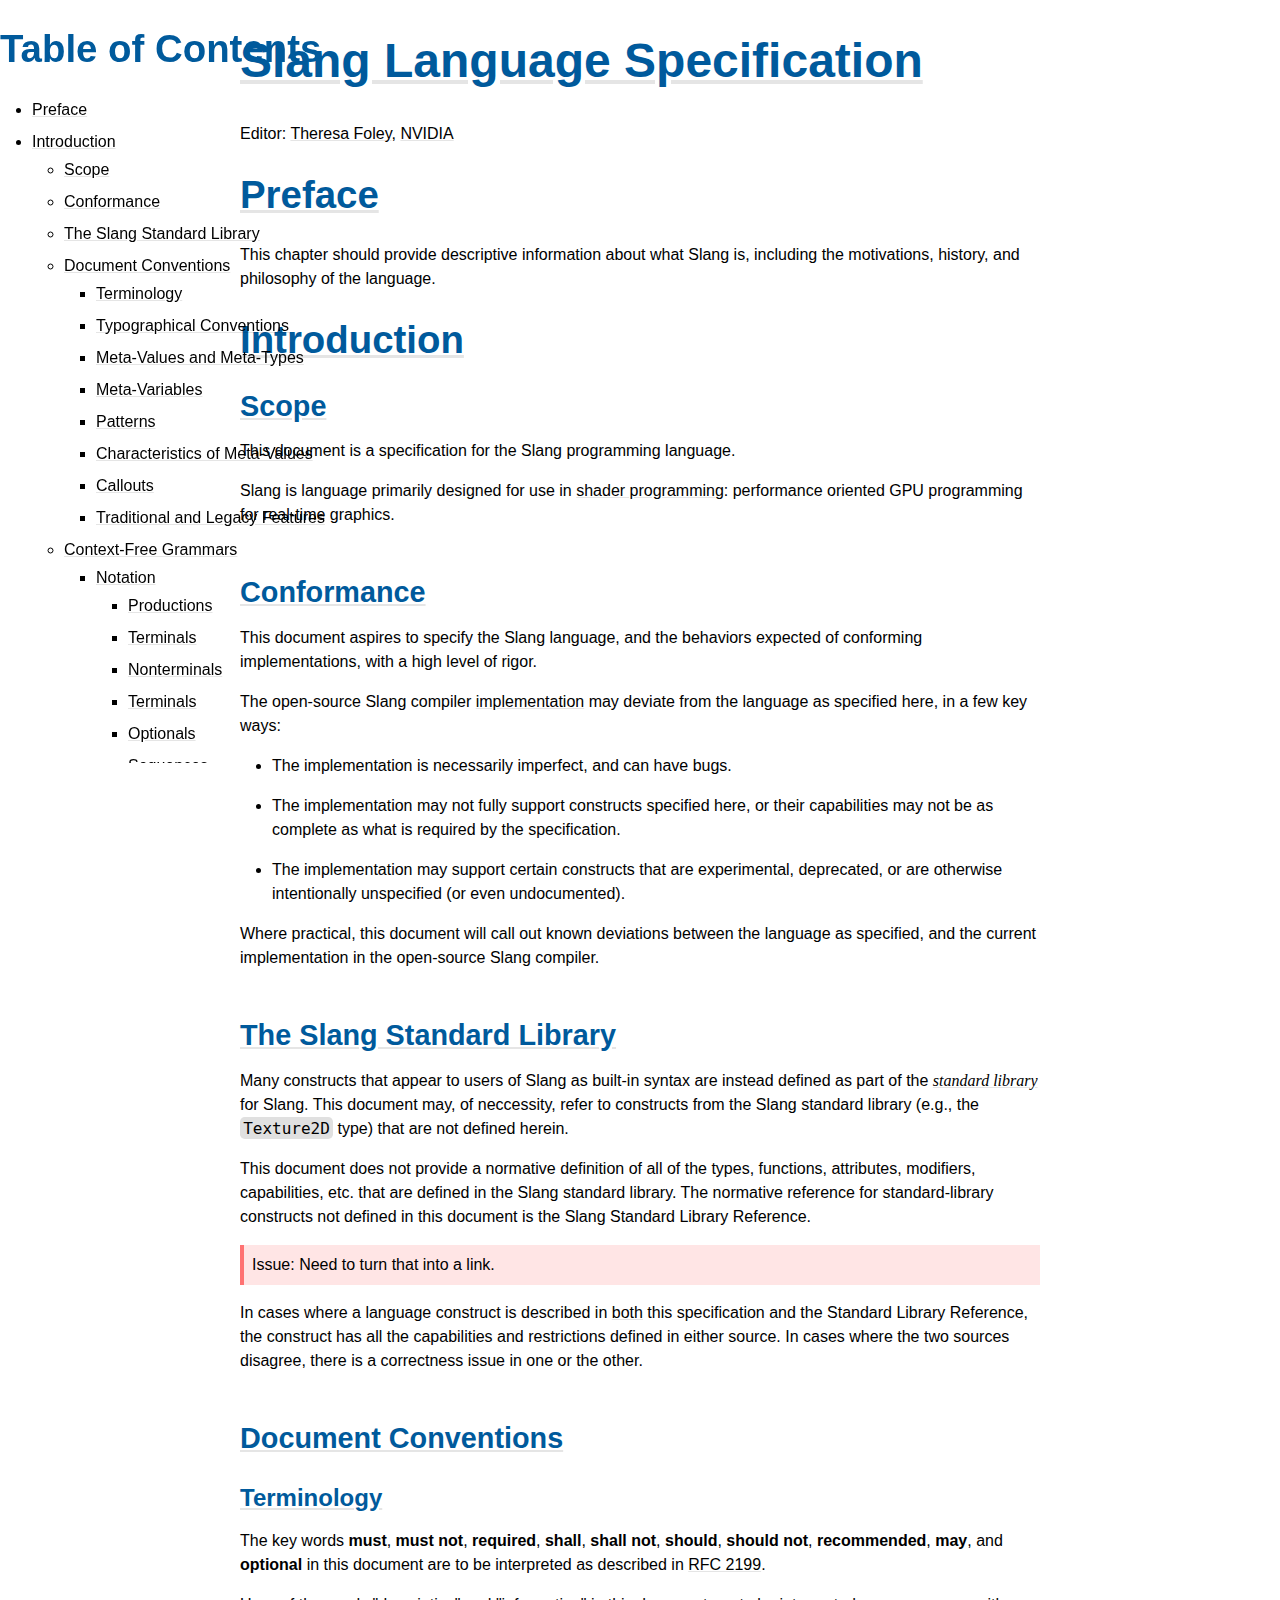
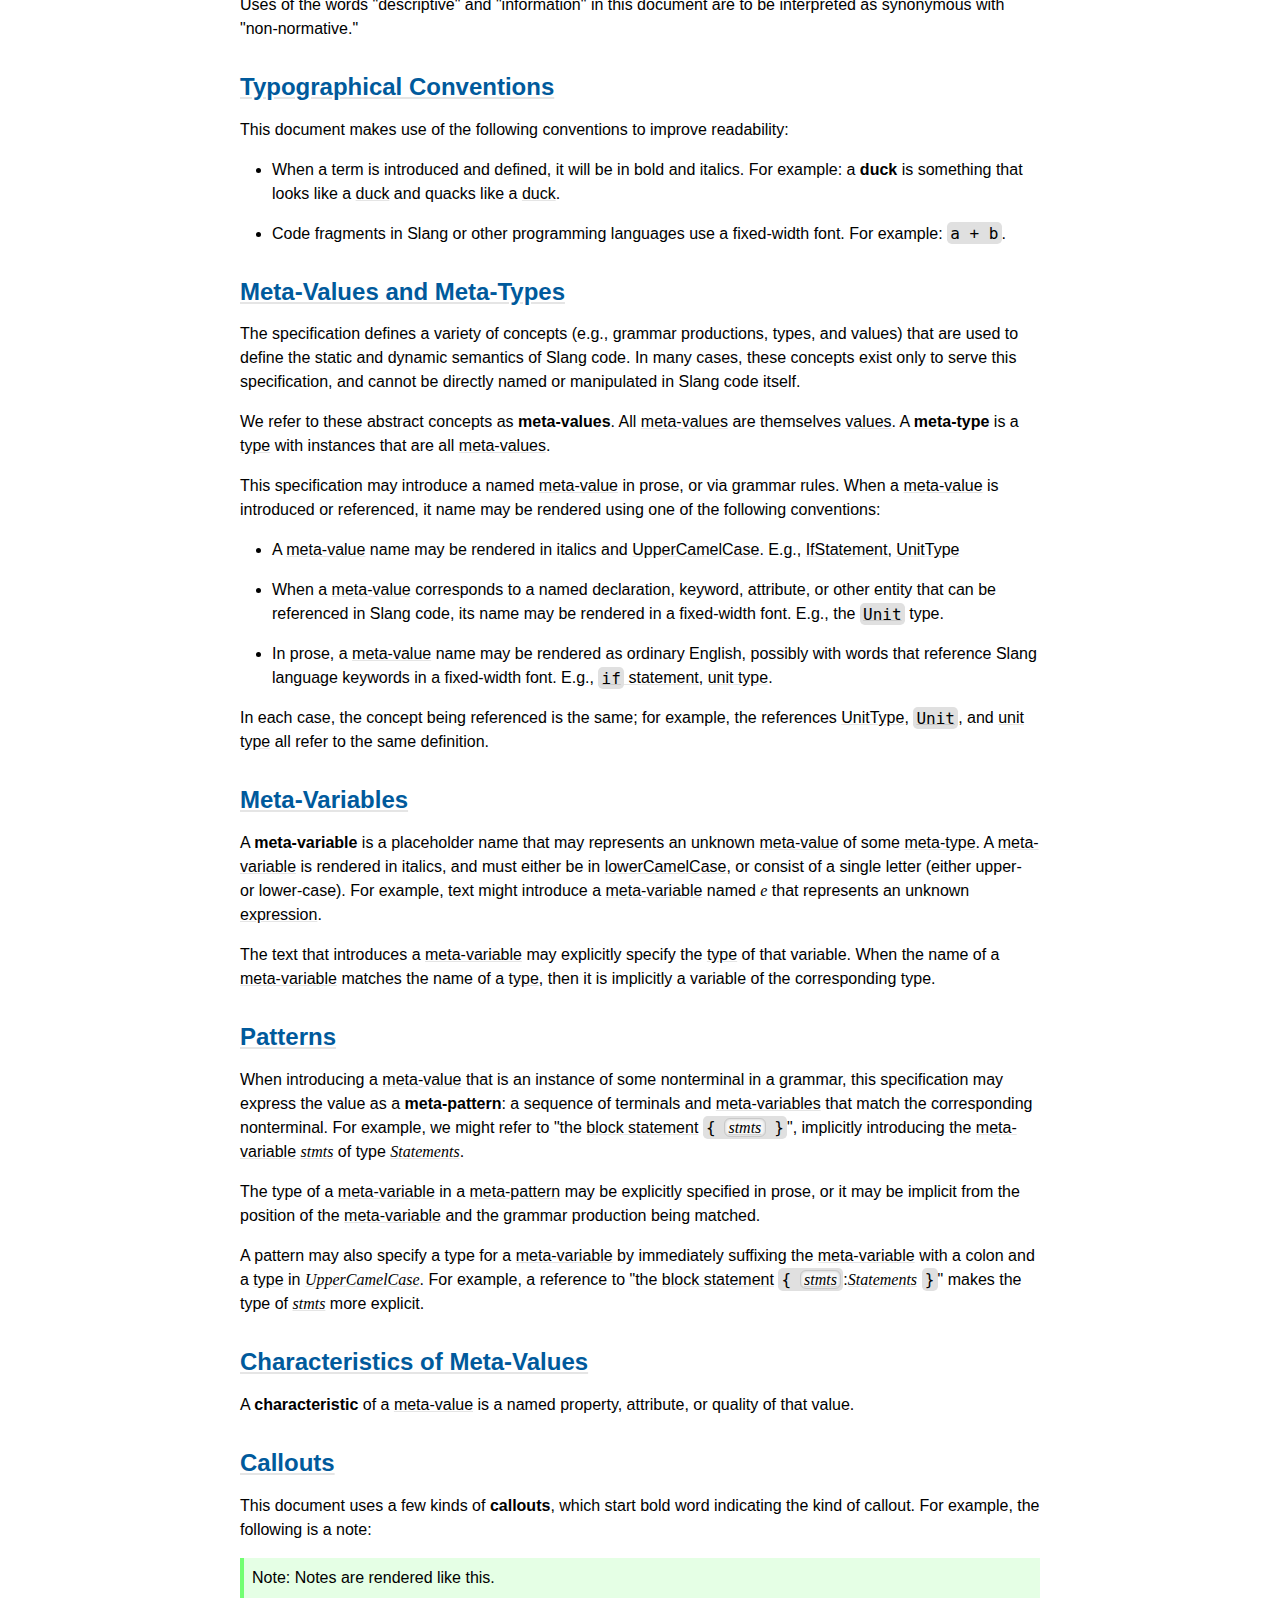
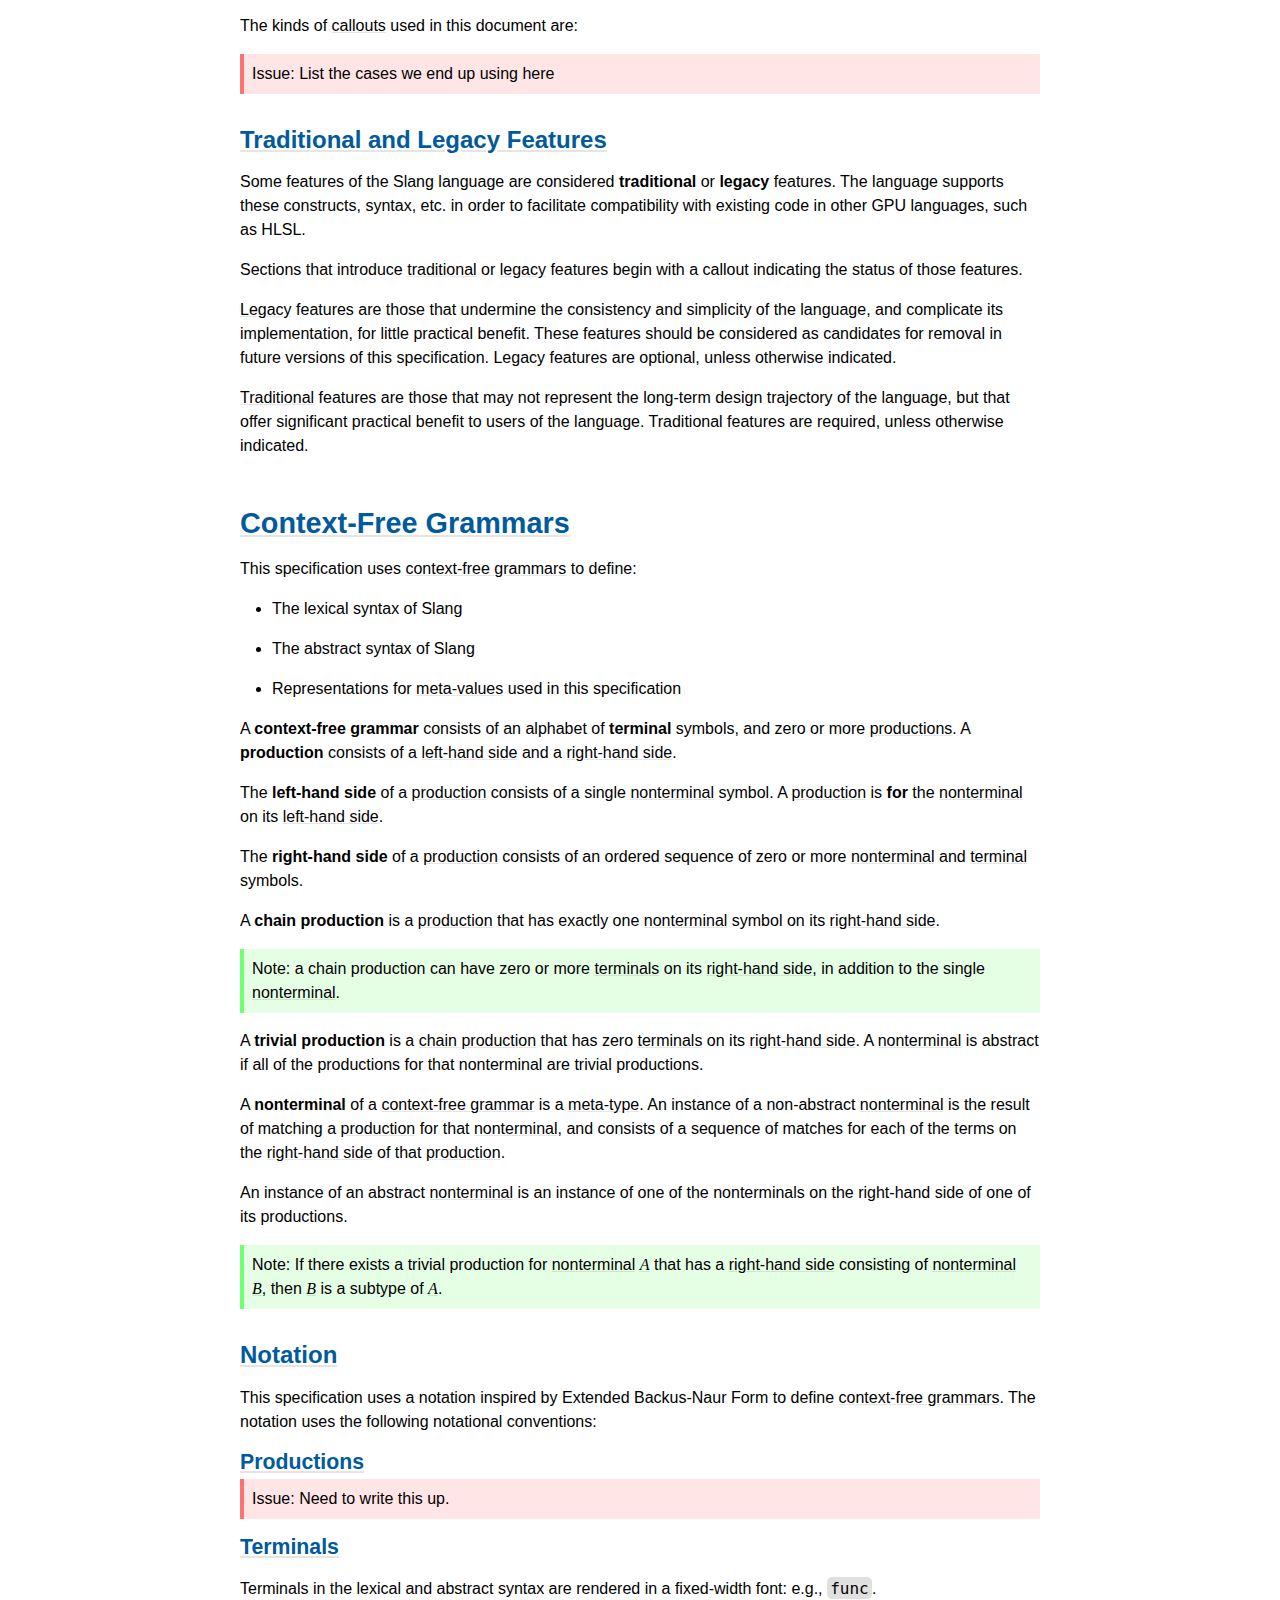
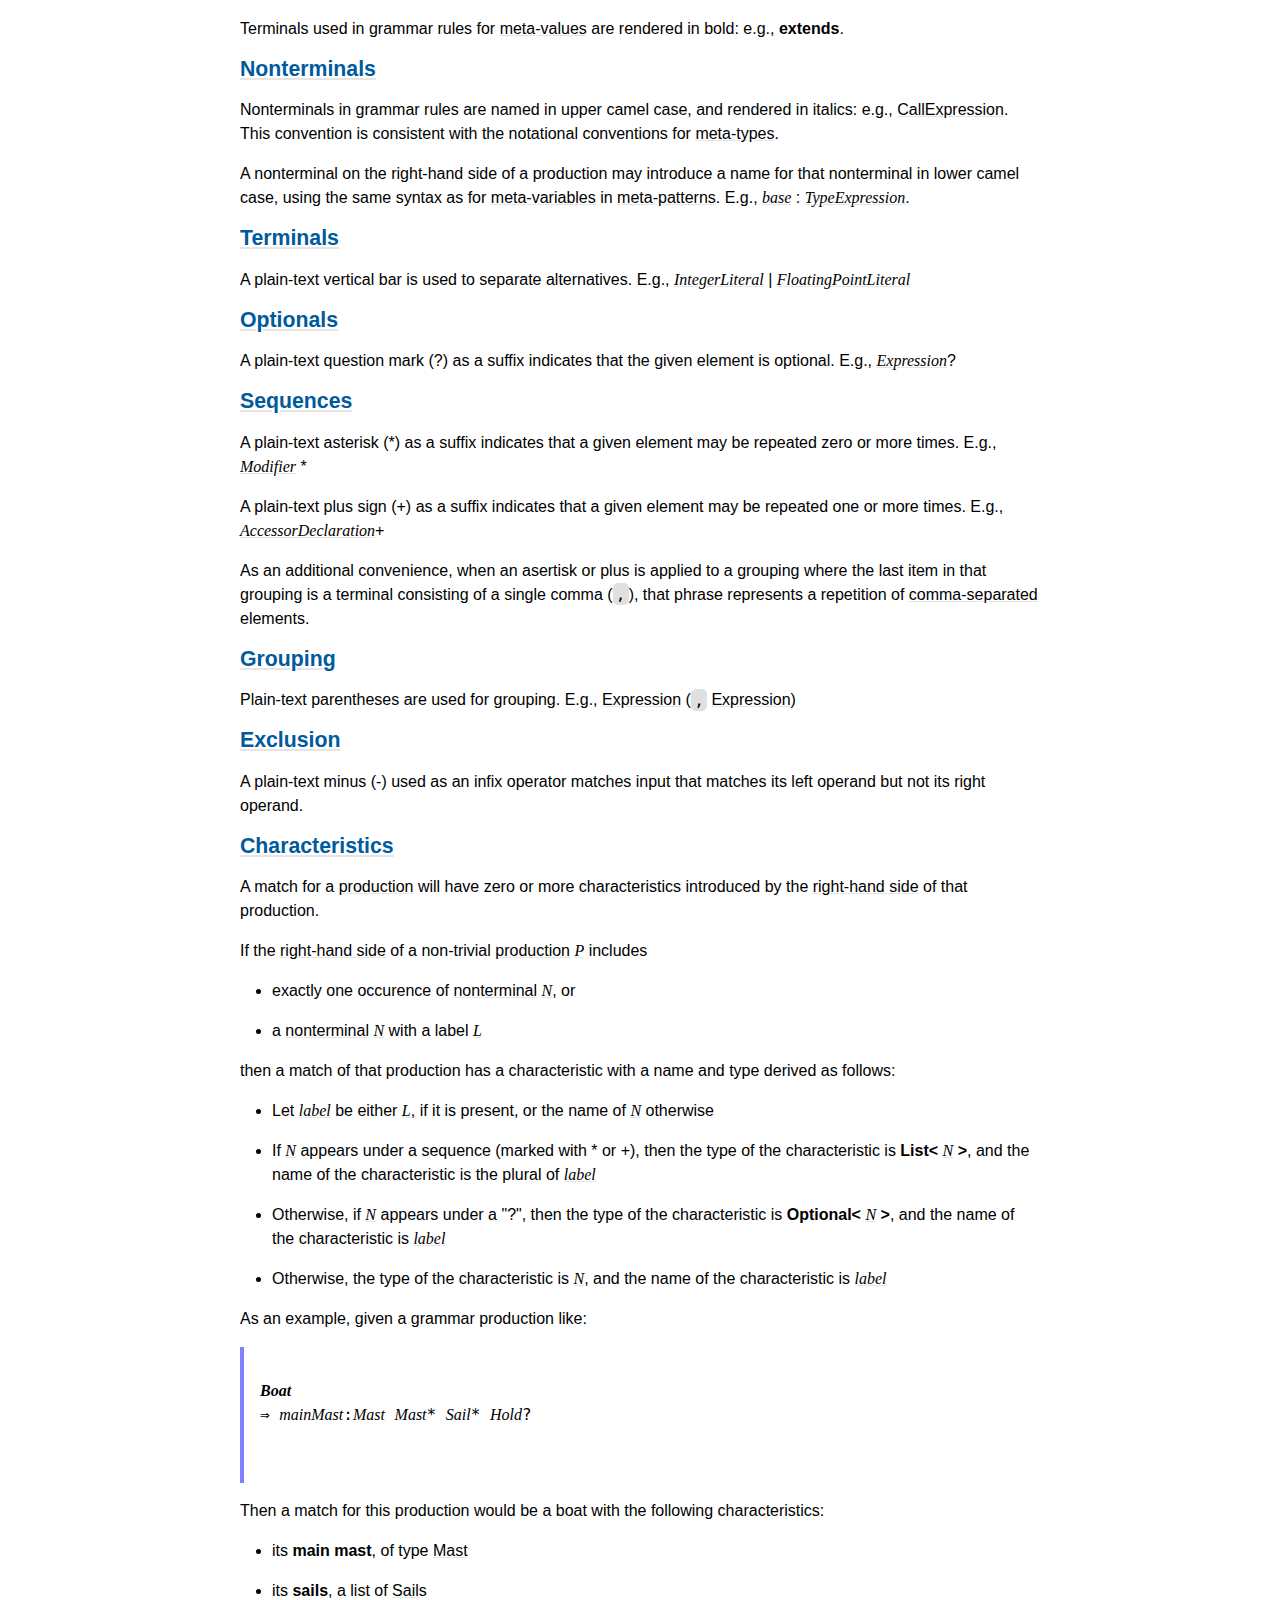
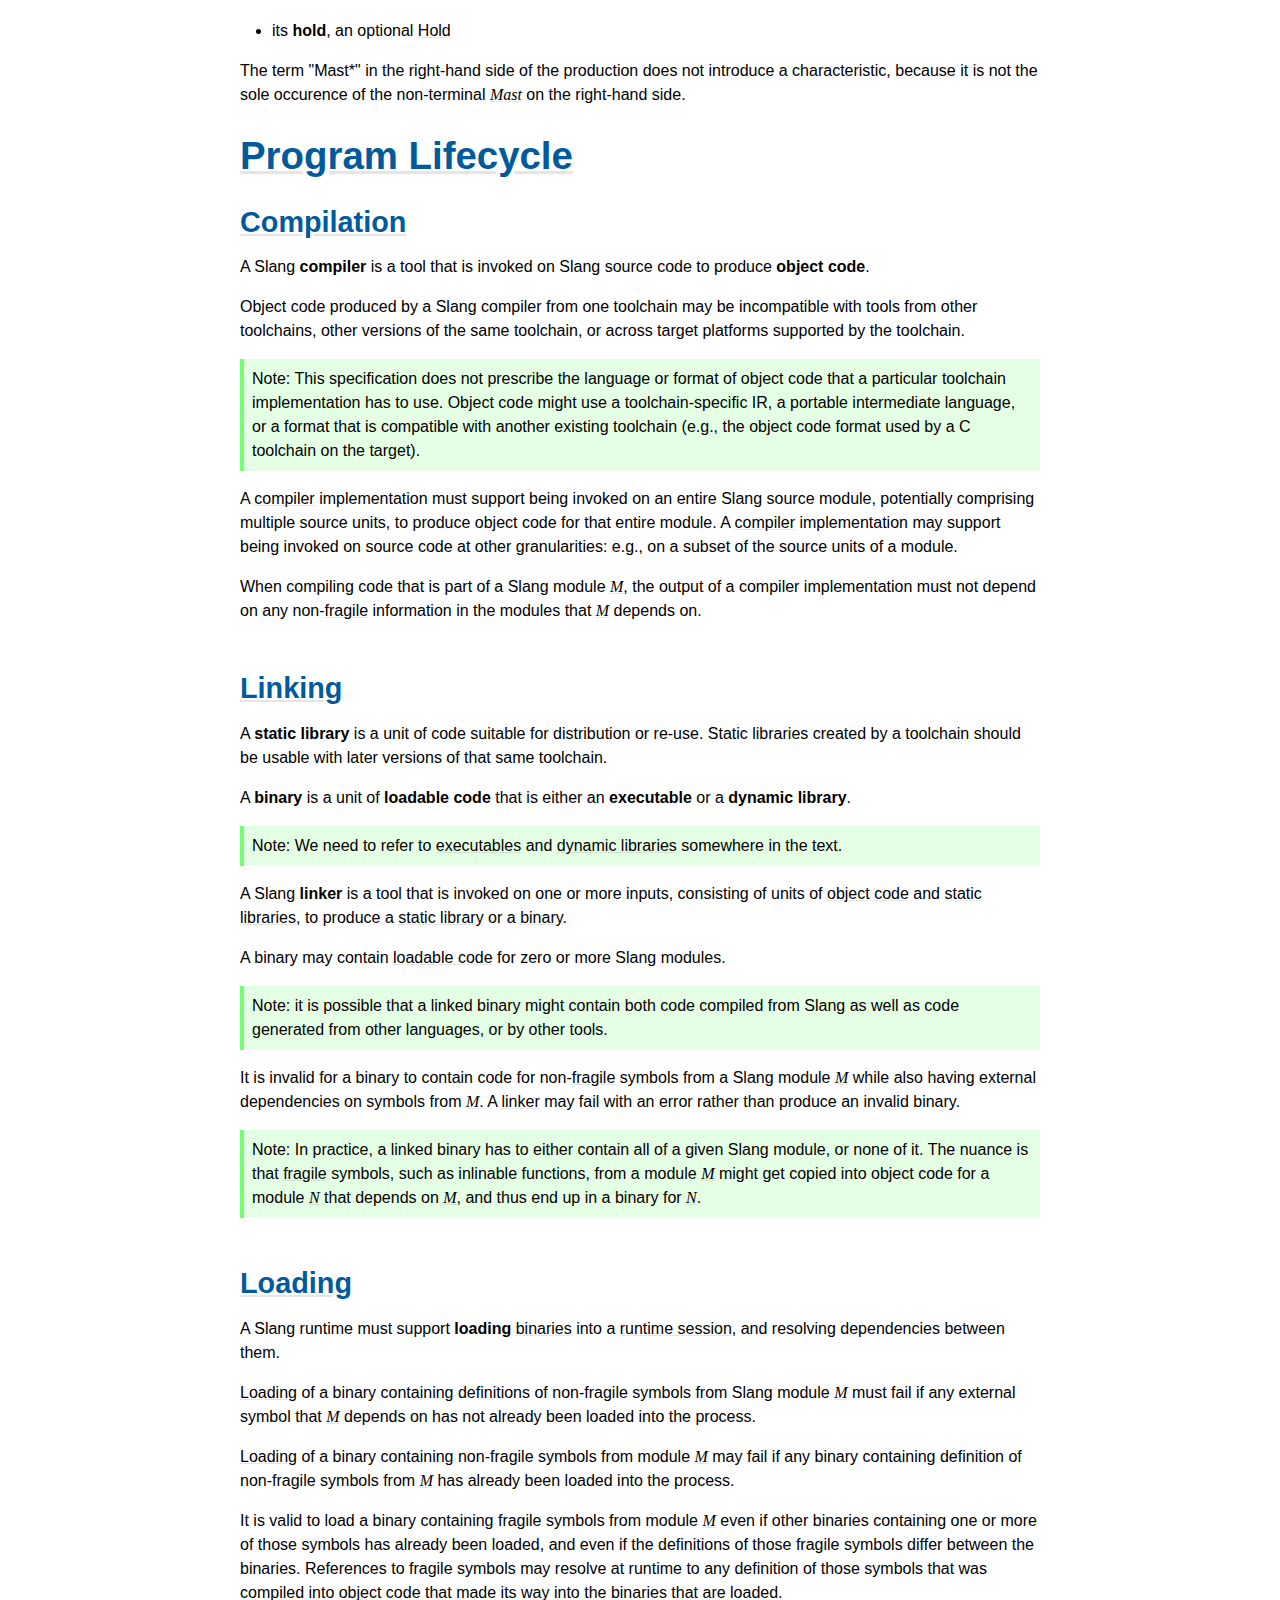
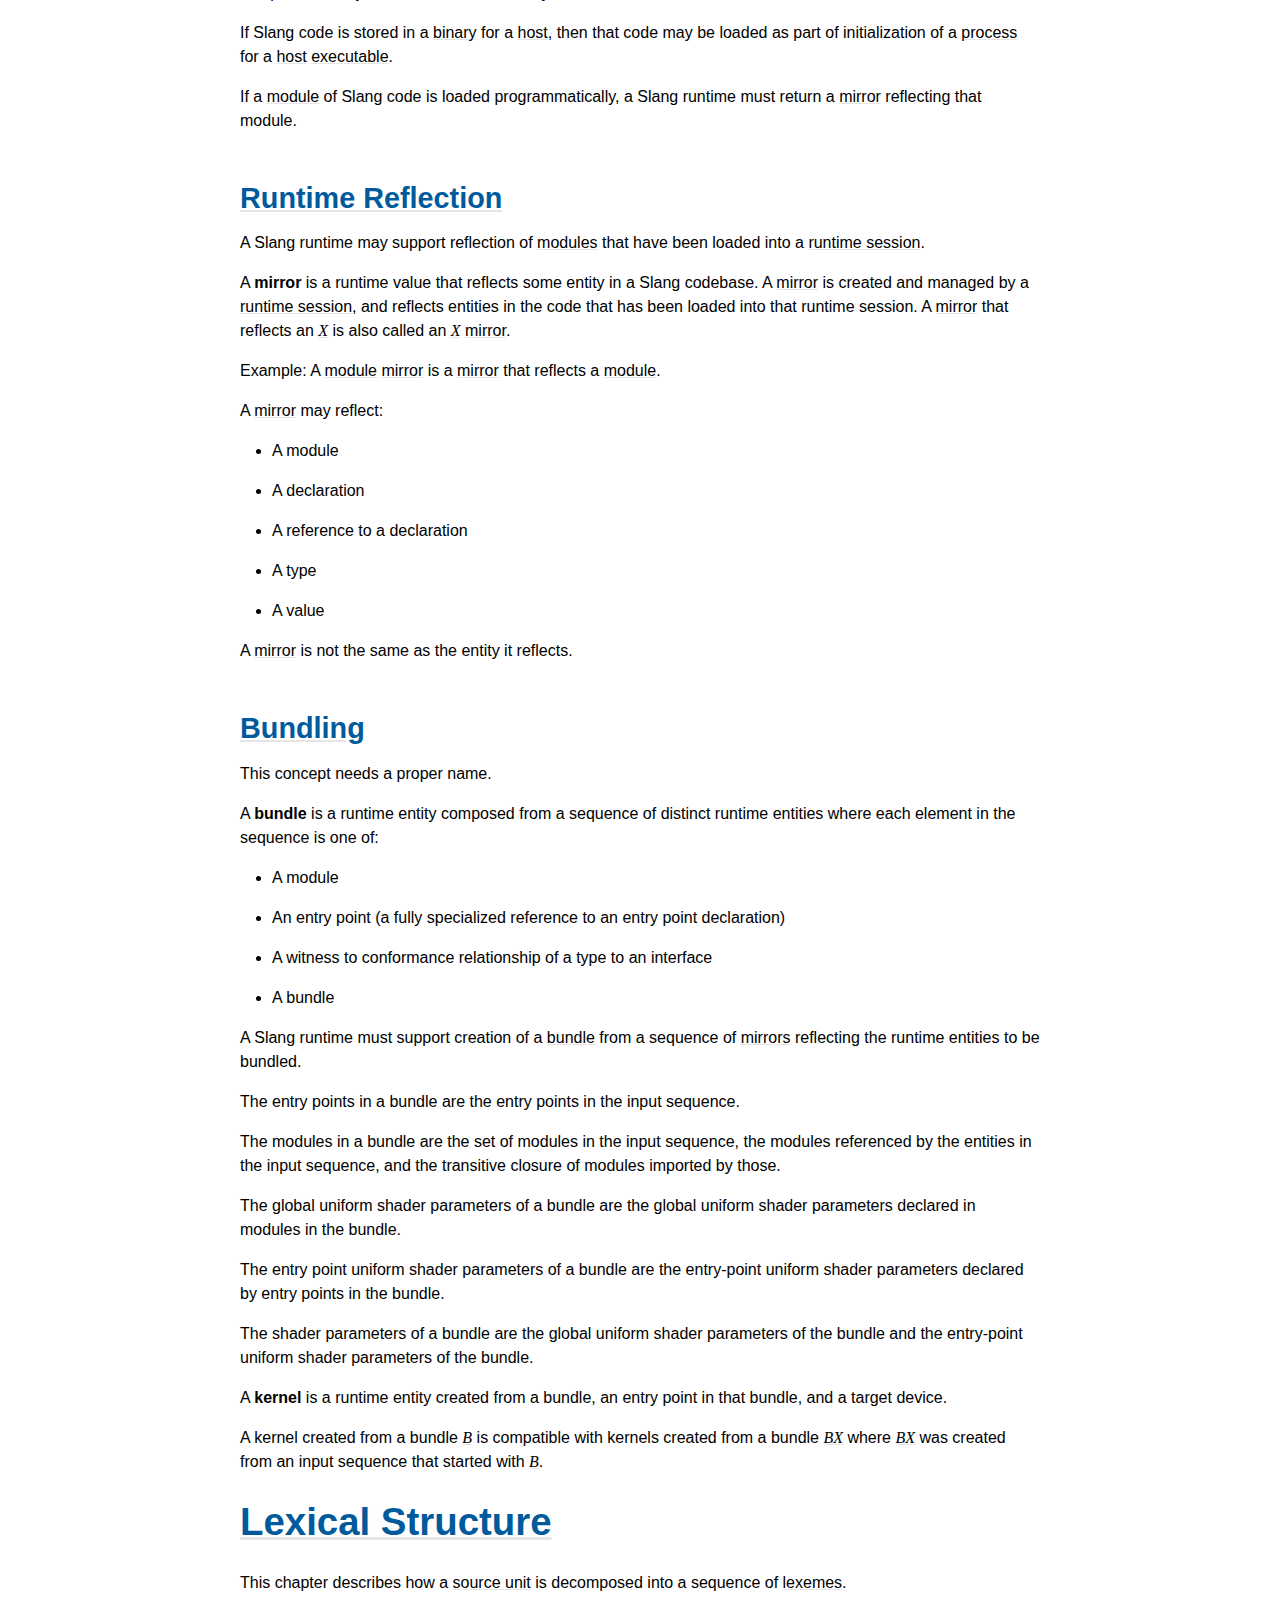
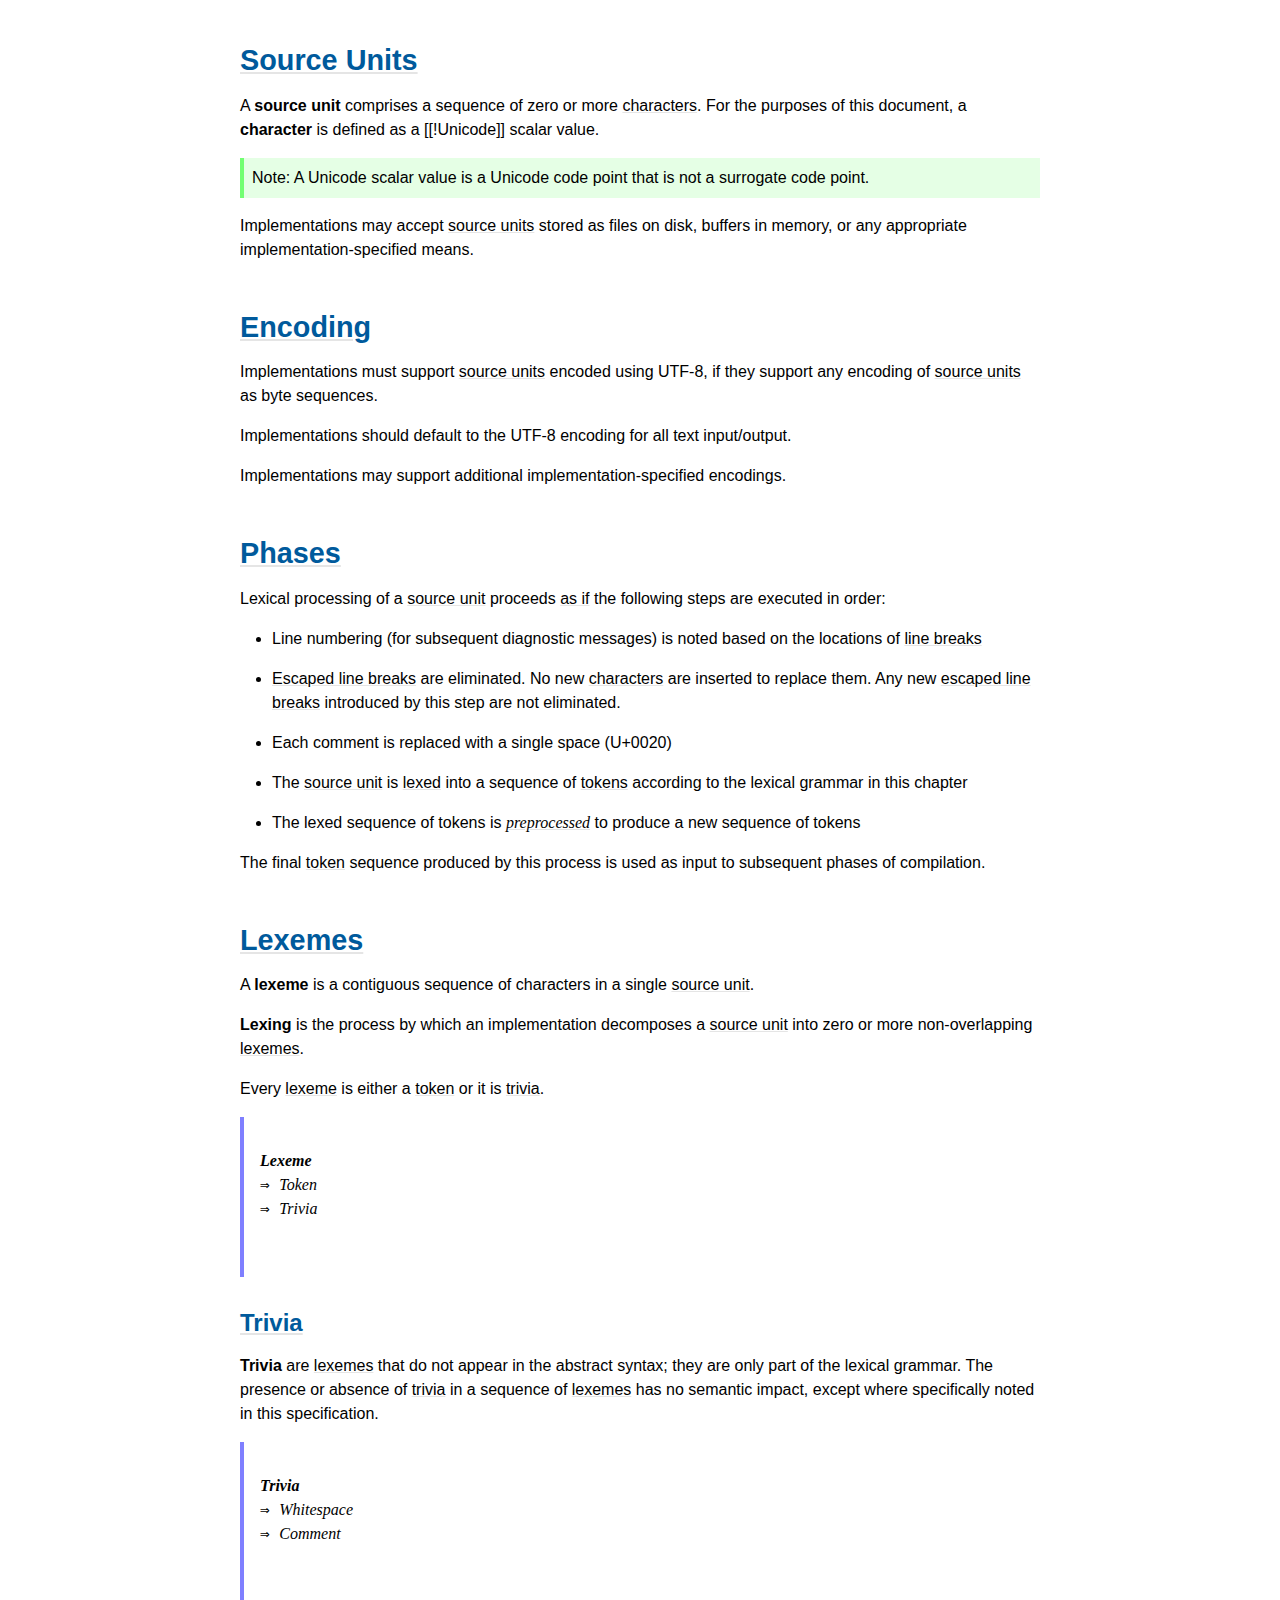
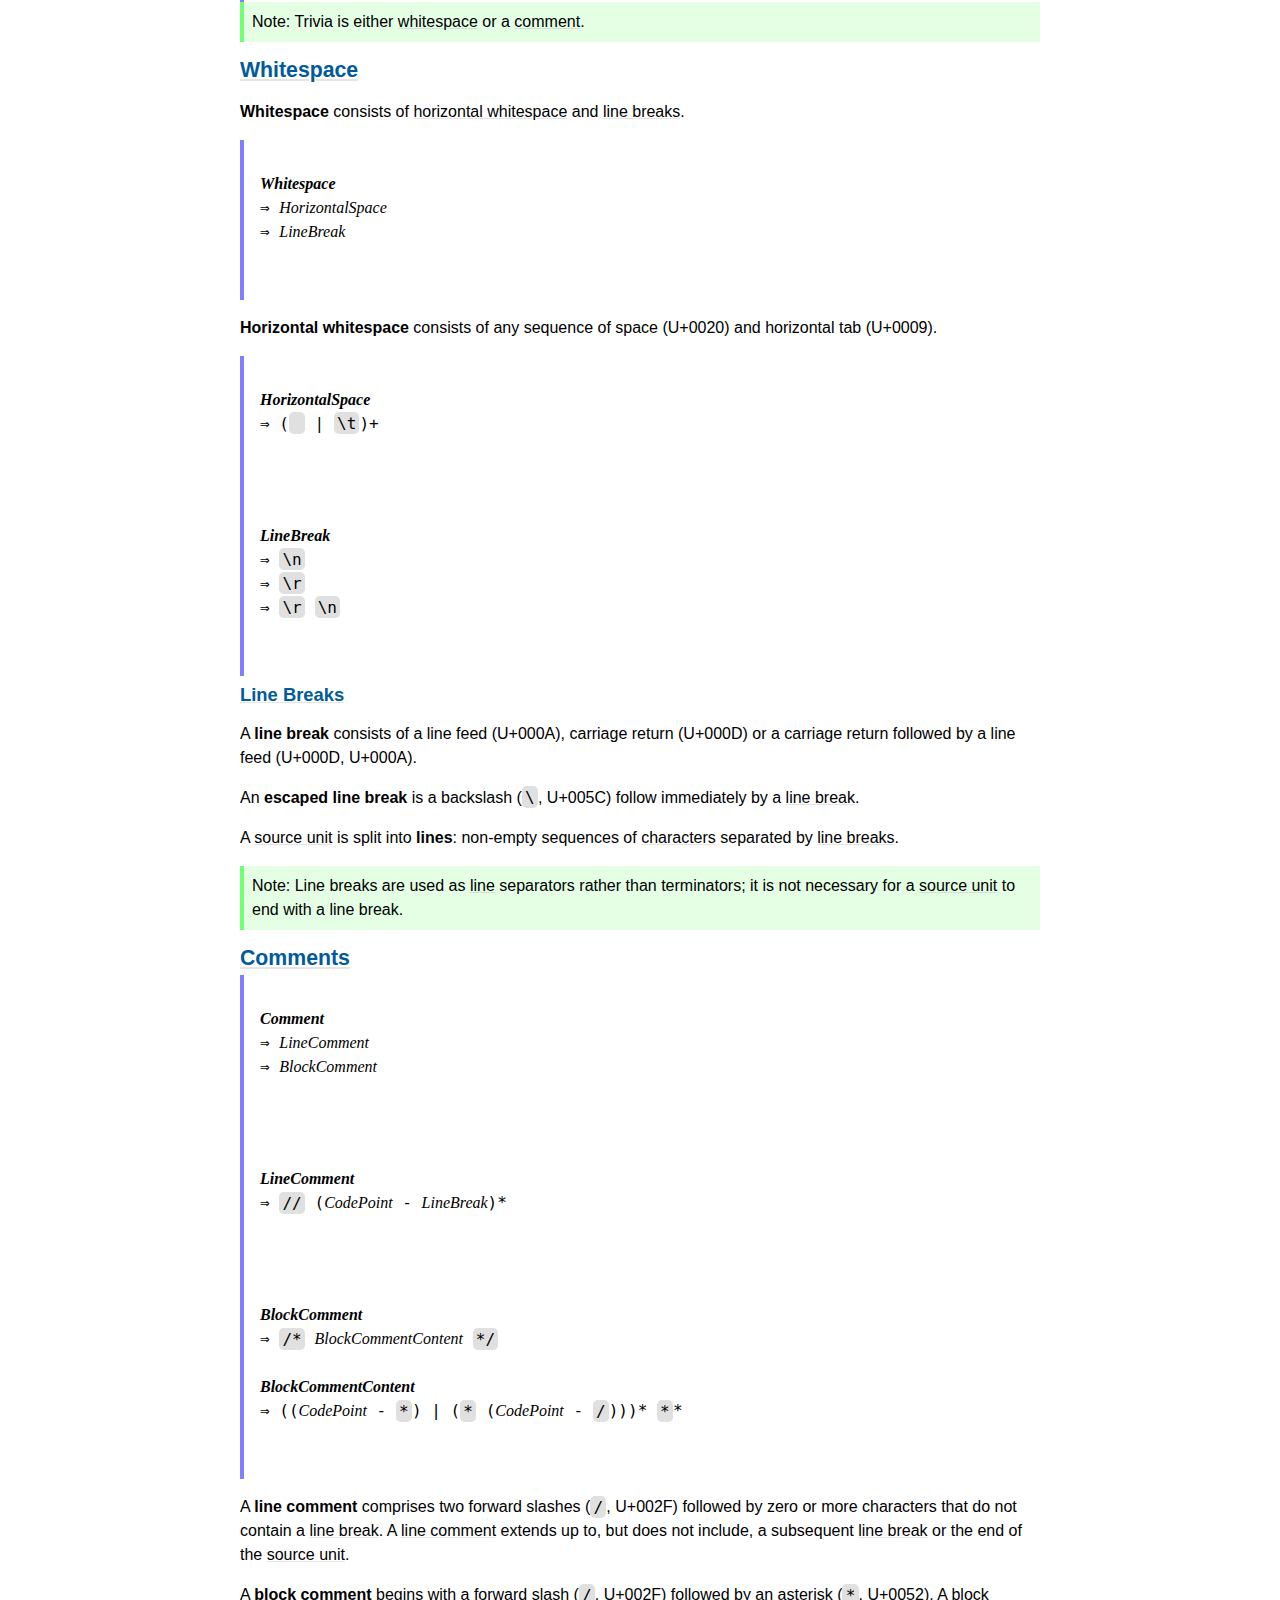
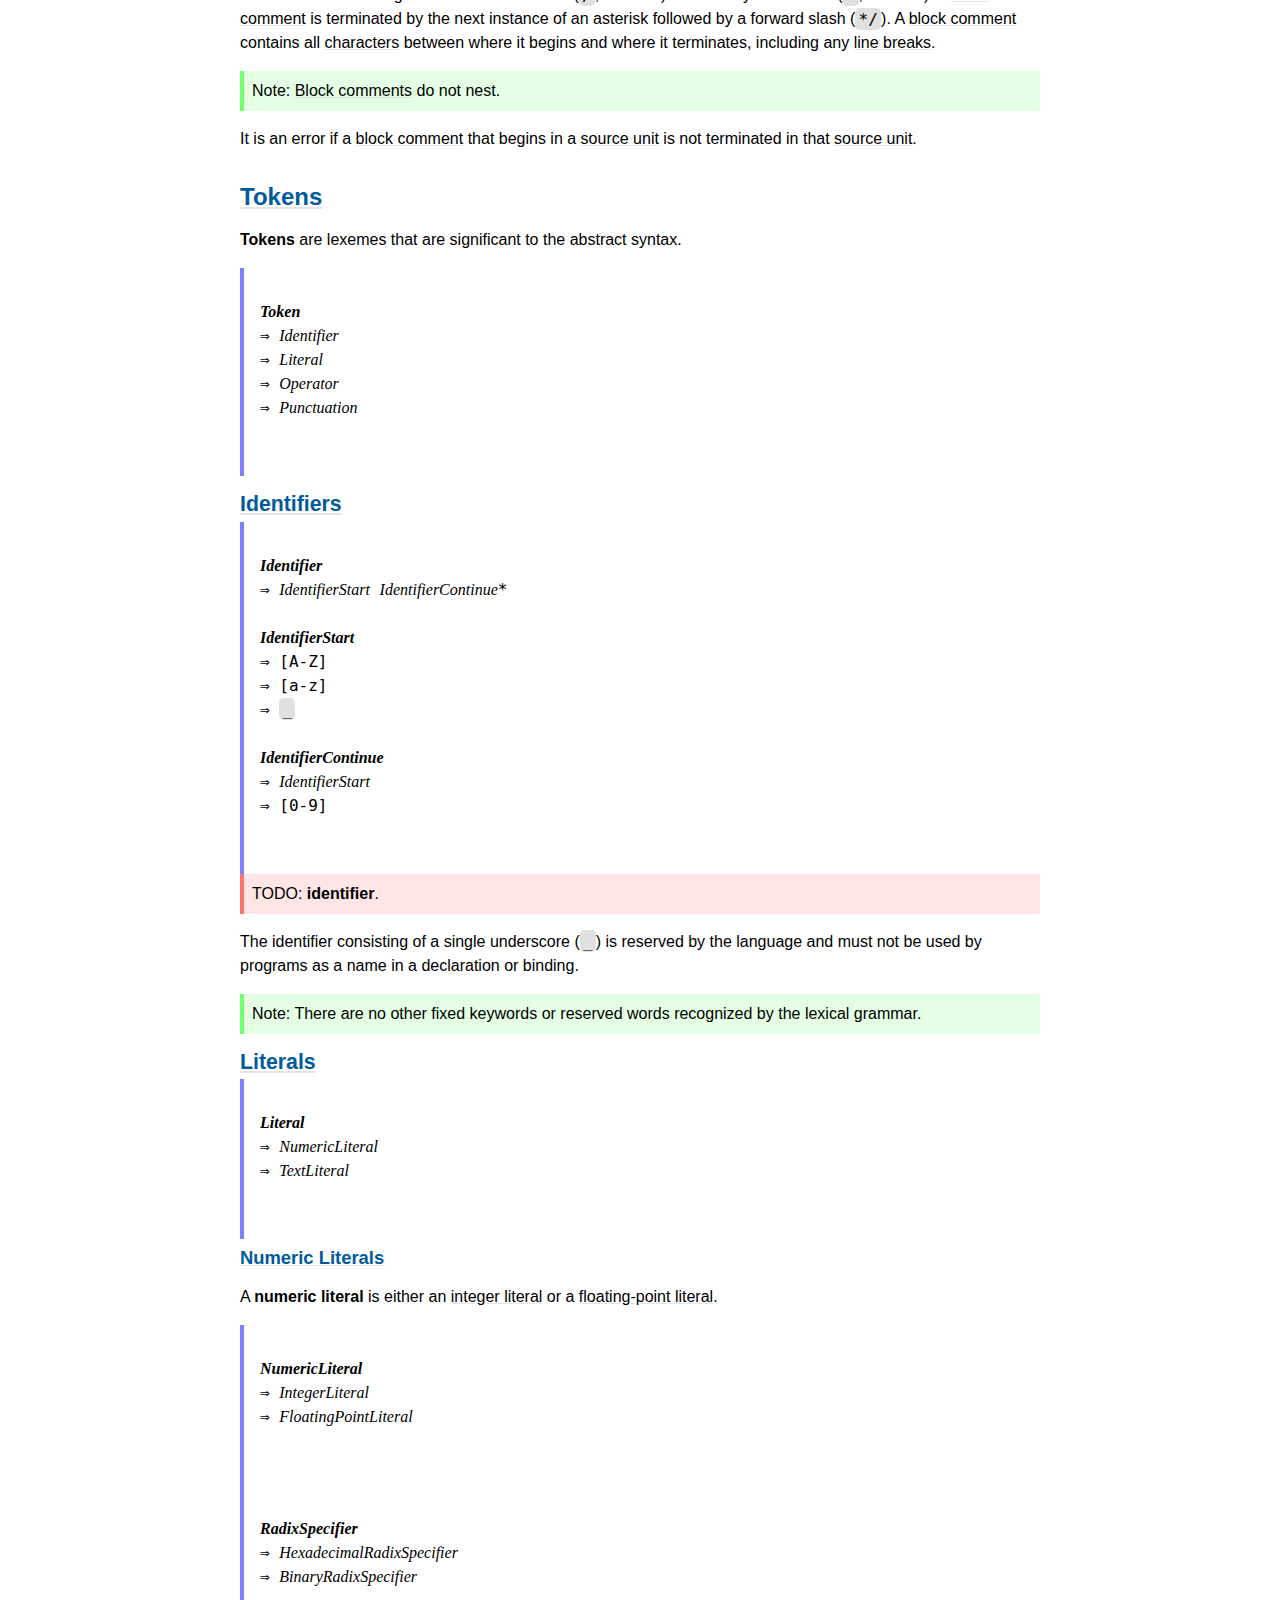
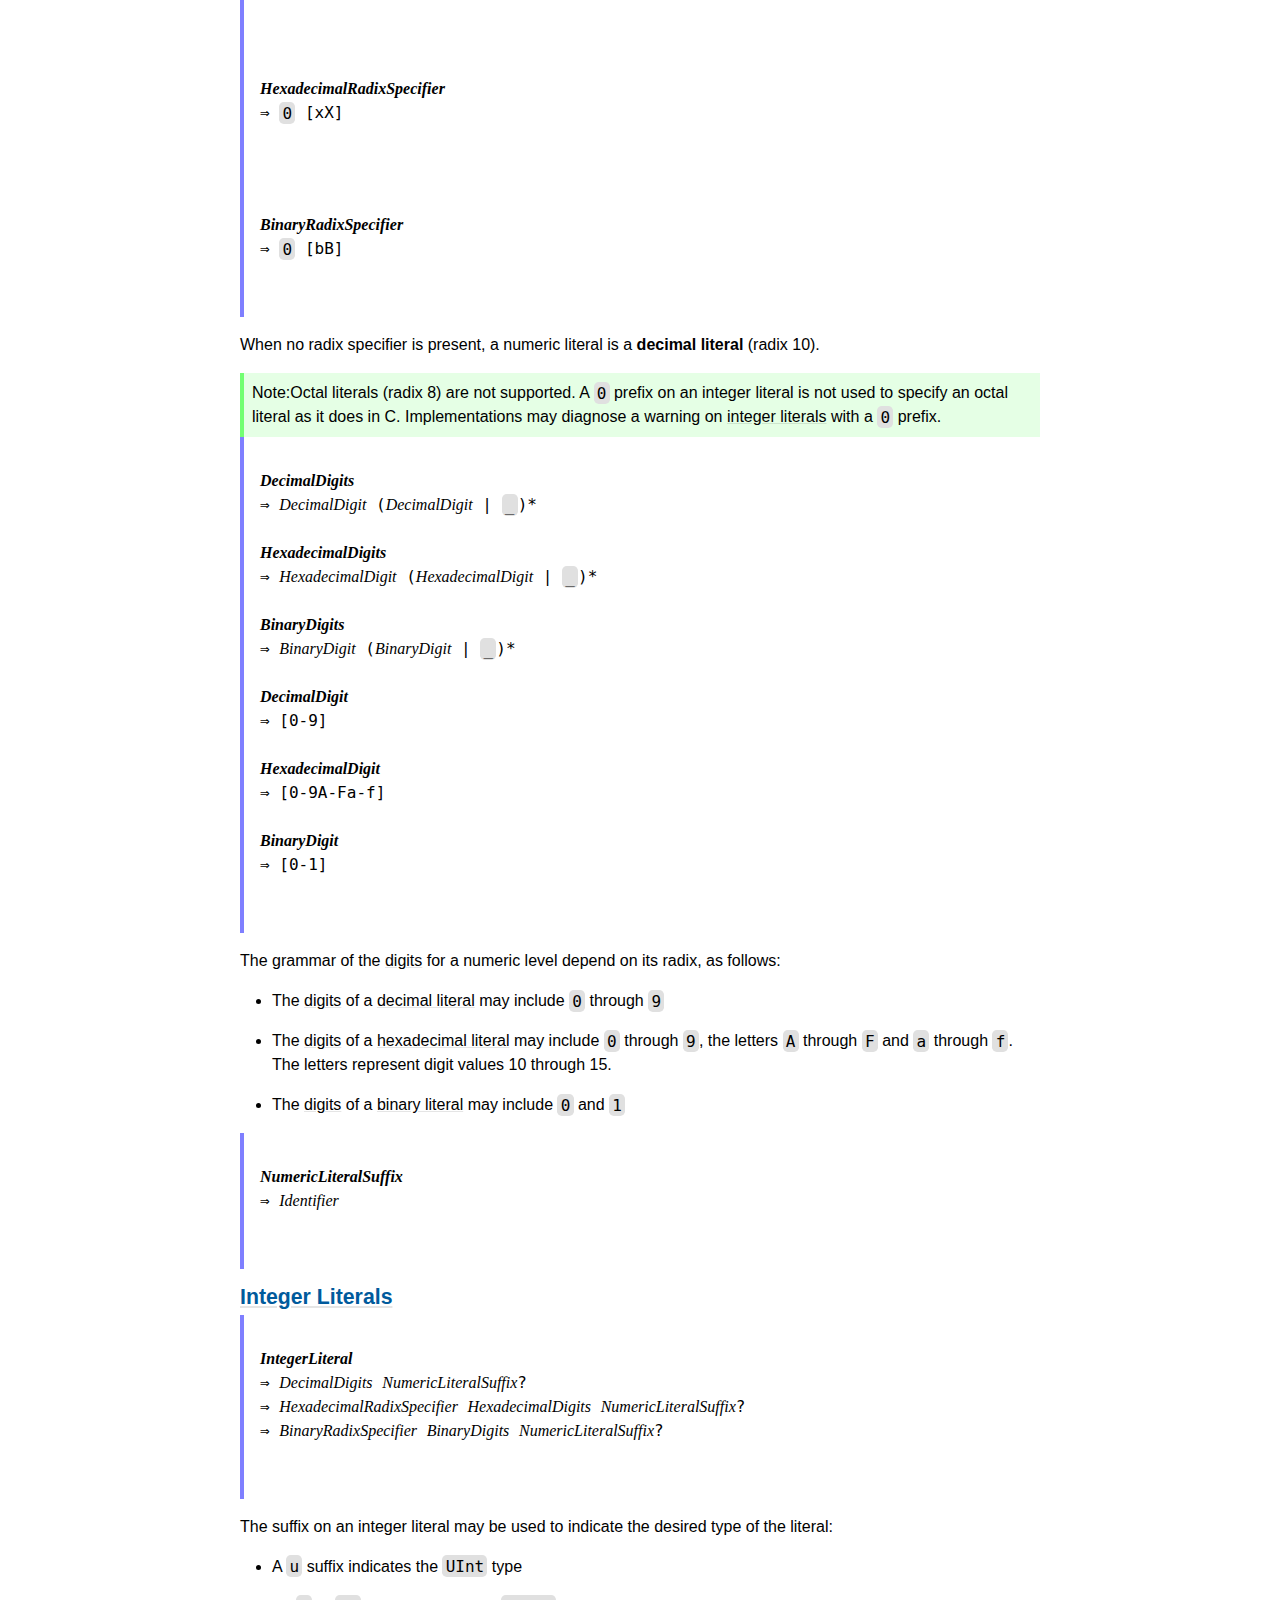
==== commit 64d40272: "Make sure all lexemes have grammar definitions" ====
--- a/specification/index.html
+++ b/specification/index.html
@@ -61,8 +61,9 @@
 <li><a href="#sec.lex.token.float">Floating-Point Literals</a></li>
 </ul>
 </li>
-<li><a href="#sec.lex.token.text">Text Literals</a><ul><li><a href="#sec.lex.token.string">String Literals</a></li>
-<li><a href="#sec.lex.token.char">Character Literals</a></li>
+<li><a href="#sec.lex.token.text">Text Literals</a><ul><li><a href="#sec.lex.token.text.escape">Escape Sequences</a></li>
+<li><a href="#sec.lex.token.text.string">String Literals</a></li>
+<li><a href="#sec.lex.token.text.char">Character Literals</a></li>
 </ul>
 </li>
 </ul>
@@ -130,7 +131,7 @@
 </ul>
 </li>
 <li><a href="#sec.check">Semantic Checking</a><ul><li><a href="#sec.check.context">Contexts</a></li>
-<li><a href="#sec.check.expr">Expressions</a><ul><li><a href="#sec.check.expr.synth">Synthesis</a></li>
+<li><a href="#sec.check.expr">Expressions</a><ul><li><a href="#sec.check.expr.prep">Preparation</a></li>
 <li><a href="#sec.check.check">Checking</a></li>
 </ul>
 </li>
@@ -250,7 +251,9 @@
 </li>
 <li><a href="#sec.expr">Expressions</a><ul><li><a href="#sec.expr.lit">Literal Expressions</a><ul><li><a href="#sec.expr.lit.int">Integer Literal Expressions</a></li>
 <li><a href="#sec.expr.lit.float">Floating-Point Literal Expressions</a></li>
-<li><a href="#sec.expr.lit.bool">Boolean Literal Expressions</a></li>
+<li><a href="#sec.expr.lit.bool">Boolean Literal Expressions</a><ul><li><a href="#section-static-seamntics">Static Seamntics</a></li>
+</ul>
+</li>
 <li><a href="#sec.expr.lit.string">String Literal Expressions</a></li>
 </ul>
 </li>
@@ -266,8 +269,12 @@
 <li><a href="#section-static-semantics">Static Semantics</a></li>
 </ul>
 </li>
-<li><a href="#sec.expr.call">Call Expression</a></li>
-<li><a href="#sec.expr.subscript">Subscript Expression</a></li>
+<li><a href="#sec.expr.call">Call Expression</a><ul><li><a href="#section-static-semantics">Static Semantics</a></li>
+</ul>
+</li>
+<li><a href="#sec.expr.subscript">Subscript Expression</a><ul><li><a href="#section-static-semantics">Static Semantics</a></li>
+</ul>
+</li>
 <li><a href="#sec.expr.init-list">Initializer List Expression</a></li>
 <li><a href="#sec.expr.cast">Cast Expression</a><ul><li><a href="#sec.expr.cast.compatiblity">Legacy: Compatibility Feature</a></li>
 </ul>
@@ -301,6 +308,11 @@
 <li><a href="#sec.SECTION.interface">Interfaces</a></li>
 <li><a href="#sec.section.generic">Generics</a></li>
 <li><a href="#sec.lookup">Lookup</a><ul><li><a href="#sec.lookup.name">Names</a></li>
+<li><a href="#sec.lookup.predicate">Lookup Predicates</a></li>
+<li><a href="#sec.lookup.transform">Lookup Transform</a></li>
+<li><a href="#sec.lookup.query">Lookup Queries</a></li>
+<li><a href="#sec.lookup.algo">Algorithm</a></li>
+<li><a href="#sec.lookup.shadow">Shadowing</a></li>
 <li><a href="#sec.lookup.context">Lookup in a Context</a></li>
 <li><a href="#sec.lookup.binding">Bindings</a></li>
 <li><a href="#sec.lookup.scope">Scopes</a><ul><li><a href="#sec.lookup.scope.empty">Empty Scopes</a></li>
@@ -745,13 +757,33 @@
 ⇒ <span class="alternative grammar"><span class="grammar">(<span class="grammar"><span class="grammar"><code> </code> | <code>\t</code></span></span>)</span>+</span></div>
 </pre>
 </div>
+<div class="lexical grammar callout"><pre class="lexical grammar"><div class="grammar production"><dfn><span class="meta">LineBreak</span></dfn>
+⇒ <span class="alternative grammar"><code>\n</code></span>
+⇒ <span class="alternative grammar"><code>\r</code></span>
+⇒ <span class="alternative grammar"><span class="sequence grammar"><code>\r</code> <code>\n</code></span></span></div>
+</pre>
+</div>
 <h5 id="sec.lex.trivia.space.line-break"><a href="#sec.lex.trivia.space.line-break" class="anchor">Line Breaks</a></h5>
 <p>A <dfn>line break</dfn> consists of a line feed (U+000A), carriage return (U+000D) or a carriage return followed by a line feed (U+000D, U+000A).</p>
 <p>An <dfn>escaped line break</dfn> is a backslash (<code>\</code>, U+005C) follow immediately by a <a>line break</a>.</p>
 <p>A <a>source unit</a> is split into <dfn>lines</dfn>: non-empty sequences of <a>characters</a> separated by <a>line breaks</a>.</p>
 <div class="note callout">Note: Line breaks are used as <a>line</a> separators rather than terminators; it is not necessary for a <a>source unit</a> to end with a line break.</div>
 <h4 id="sec.lex.trivia.comment"><a href="#sec.lex.trivia.comment" class="anchor">Comments</a></h4>
-<p>A <dfn>comment</dfn> is either a <a>line comment</a> or a <a>block comment</a>.</p>
+<div class="lexical grammar callout"><pre class="lexical grammar"><div class="grammar production"><dfn><span class="meta">Comment</span></dfn>
+⇒ <span class="alternative grammar"><span class="meta">LineComment</span></span>
+⇒ <span class="alternative grammar"><span class="meta">BlockComment</span></span></div>
+</pre>
+</div>
+<div class="lexical grammar callout"><pre class="lexical grammar"><div class="grammar production"><dfn><span class="meta">LineComment</span></dfn>
+⇒ <span class="alternative grammar"><span class="sequence grammar"><code>//</code> <span class="grammar">(<span class="grammar"><span class="grammar"><span class="meta">CodePoint</span> - <span class="meta">LineBreak</span></span></span>)</span>*</span></span></div>
+</pre>
+</div>
+<div class="lexical grammar callout"><pre class="lexical grammar"><div class="grammar production"><dfn><span class="meta">BlockComment</span></dfn>
+⇒ <span class="alternative grammar"><span class="sequence grammar"><code>/*</code> <span class="meta">BlockCommentContent</span> <code>*/</code></span></span></div>
+<div class="grammar production"><dfn><span class="meta">BlockCommentContent</span></dfn>
+⇒ <span class="alternative grammar"><span class="sequence grammar"><span class="grammar">(<span class="grammar"><span class="grammar">(<span class="grammar"><span class="grammar"><span class="meta">CodePoint</span> - <code>*</code></span></span>) | (<span class="grammar"><span class="sequence grammar"><code>*</code> (<span class="grammar"><span class="grammar"><span class="meta">CodePoint</span> - <code>/</code></span></span>)</span></span>)</span></span>)</span>* <span class="grammar"><code>*</code></span>*</span></span></div>
+</pre>
+</div>
 <p>A <dfn>line comment</dfn> comprises two forward slashes (<code>/</code>, U+002F) followed by zero or more characters that do not contain a <a>line break</a>.
 A <a>line comment</a> extends up to, but does not include, a subsequent <a>line break</a> or the end of the <a>source unit</a>.</p>
 <p>A <dfn>block comment</dfn> begins with a forward slash (<code>/</code>, U+002F) followed by an asterisk (<code>*</code>, U+0052).
@@ -765,7 +797,7 @@
 ⇒ <span class="alternative grammar"><span class="meta">Identifier</span></span>
 ⇒ <span class="alternative grammar"><span class="meta">Literal</span></span>
 ⇒ <span class="alternative grammar"><span class="meta">Operator</span></span>
-⇒ <span class="alternative grammar"><span class="meta">Puncutation</span></span></div>
+⇒ <span class="alternative grammar"><span class="meta">Punctuation</span></span></div>
 </pre>
 </div>
 <h4 id="sec.lex.token.ident"><a href="#sec.lex.token.ident" class="anchor">Identifiers</a></h4>
@@ -789,7 +821,6 @@
 ⇒ <span class="alternative grammar"><span class="meta">TextLiteral</span></span></div>
 </pre>
 </div>
-<div class="issue callout">TODO: <dfn>literal</dfn>, <a>numeric literal</a>.</div>
 <h5 id="sec.lex.token.num"><a href="#sec.lex.token.num" class="anchor">Numeric Literals</a></h5>
 <p>A <dfn>numeric literal</dfn> is either an <a>integer literal</a> or a <a>floating-point literal</a>.</p>
 <div class="lexical grammar callout"><pre class="lexical grammar"><div class="grammar production"><dfn><span class="meta">NumericLiteral</span></dfn>
@@ -797,17 +828,38 @@
 ⇒ <span class="alternative grammar"><span class="meta">FloatingPointLiteral</span></span></div>
 </pre>
 </div>
-<p>A <dfn>radix specifier</dfn> is one of:</p>
-<ul><li><p><code>0x</code> or <code>0X</code> to specify a <dfn>hexadecimal literal</dfn> (radix 16)</p>
-</li>
-<li><p><code>0b</code> or <code>0B</code> to specify a <dfn>binary literal</dfn> (radix 2)</p>
-</li>
-</ul>
+<div class="lexical grammar callout"><pre class="lexical grammar"><div class="grammar production"><dfn><span class="meta">RadixSpecifier</span></dfn>
+⇒ <span class="alternative grammar"><span class="meta">HexadecimalRadixSpecifier</span></span>
+⇒ <span class="alternative grammar"><span class="meta">BinaryRadixSpecifier</span></span></div>
+</pre>
+</div>
+<div class="lexical grammar callout"><pre class="lexical grammar"><div class="grammar production"><dfn><span class="meta">HexadecimalRadixSpecifier</span></dfn>
+⇒ <span class="alternative grammar"><span class="sequence grammar"><code>0</code> [<span class="character-class grammar"><span class="character grammar">x</span><span class="character grammar">X</span></span>]</span></span></div>
+</pre>
+</div>
+<div class="lexical grammar callout"><pre class="lexical grammar"><div class="grammar production"><dfn><span class="meta">BinaryRadixSpecifier</span></dfn>
+⇒ <span class="alternative grammar"><span class="sequence grammar"><code>0</code> [<span class="character-class grammar"><span class="character grammar">b</span><span class="character grammar">B</span></span>]</span></span></div>
+</pre>
+</div>
 <p>When no radix specifier is present, a numeric literal is a <dfn>decimal literal</dfn> (radix 10).</p>
 <div class="note callout">Note:Octal literals (radix 8) are not supported.
 A <code>0</code> prefix on an integer literal is not used to specify an octal literal as it does in C.
-Implementations might warn on integer literals with a <code>0</code> prefix in case users expect C behavior.</div>
-<p>The grammar of the <dfn>digits</dfn> for a numeric level depend on its radix, as follows:</p>
+Implementations may diagnose a warning on <a>integer literals</a> with a <code>0</code> prefix.</div>
+<div class="lexical grammar callout"><pre class="lexical grammar"><div class="grammar production"><dfn><span class="meta">DecimalDigits</span></dfn>
+⇒ <span class="alternative grammar"><span class="sequence grammar"><span class="meta">DecimalDigit</span> <span class="grammar">(<span class="grammar"><span class="grammar"><span class="meta">DecimalDigit</span> | <code>_</code></span></span>)</span>*</span></span></div>
+<div class="grammar production"><dfn><span class="meta">HexadecimalDigits</span></dfn>
+⇒ <span class="alternative grammar"><span class="sequence grammar"><span class="meta">HexadecimalDigit</span> <span class="grammar">(<span class="grammar"><span class="grammar"><span class="meta">HexadecimalDigit</span> | <code>_</code></span></span>)</span>*</span></span></div>
+<div class="grammar production"><dfn><span class="meta">BinaryDigits</span></dfn>
+⇒ <span class="alternative grammar"><span class="sequence grammar"><span class="meta">BinaryDigit</span> <span class="grammar">(<span class="grammar"><span class="grammar"><span class="meta">BinaryDigit</span> | <code>_</code></span></span>)</span>*</span></span></div>
+<div class="grammar production"><dfn><span class="meta">DecimalDigit</span></dfn>
+⇒ <span class="alternative grammar">[<span class="character-class grammar"><span class="character-range grammar"><span class="character grammar">0</span>-<span class="character grammar">9</span></span></span>]</span></div>
+<div class="grammar production"><dfn><span class="meta">HexadecimalDigit</span></dfn>
+⇒ <span class="alternative grammar">[<span class="character-class grammar"><span class="character-range grammar"><span class="character grammar">0</span>-<span class="character grammar">9</span></span><span class="character grammar">A</span><span class="character grammar">-</span><span class="character grammar">F</span><span class="character grammar">a</span><span class="character grammar">-</span><span class="character grammar">f</span></span>]</span></div>
+<div class="grammar production"><dfn><span class="meta">BinaryDigit</span></dfn>
+⇒ <span class="alternative grammar">[<span class="character-class grammar"><span class="character-range grammar"><span class="character grammar">0</span>-<span class="character grammar">1</span></span></span>]</span></div>
+</pre>
+</div>
+<p>The grammar of the <a>digits</a> for a numeric level depend on its radix, as follows:</p>
 <ul><li><p>The <a>digits</a> of a <a>decimal literal</a> may include <code>0</code> through <code>9</code></p>
 </li>
 <li><p>The <a>digits</a> of a <a>hexadecimal literal</a> may include <code>0</code> through <code>9</code>, the letters <code>A</code> through <code>F</code> and <code>a</code> through <code>f</code>. The letters represent digit values 10 through 15.</p>
@@ -815,11 +867,17 @@
 <li><p>The <a>digits</a> of a <a>binary literal</a> may include <code>0</code> and <code>1</code></p>
 </li>
 </ul>
-<p>Digits for all numeric literals may also include <code>_</code>, which are ignored and have no semantic impact.</p>
-<p>A <dfn>numeric literal suffix</dfn> consists of any sequence of characters that would be a valid identifier, that does not start with <code>e</code> or <code>E</code>.</p>
-<div class="note callout">Note: A leading <code>-</code> (U+002D) before a numeric literal is <a>not</a> part of the literal, even if there is no whitespace separating the two.</div>
+<div class="lexical grammar callout"><pre class="lexical grammar"><div class="grammar production"><dfn><span class="meta">NumericLiteralSuffix</span></dfn>
+⇒ <span class="alternative grammar"><span class="meta">Identifier</span></span></div>
+</pre>
+</div>
 <h4 id="sec.lex.token.int"><a href="#sec.lex.token.int" class="anchor">Integer Literals</a></h4>
-<p>An <dfn>integer literal</dfn> consists of an optional radix specifier followed by digits and an optional <a>numeric literal suffix</a>.</p>
+<div class="lexical grammar callout"><pre class="lexical grammar"><div class="grammar production"><dfn><span class="meta">IntegerLiteral</span></dfn>
+⇒ <span class="alternative grammar"><span class="sequence grammar"><span class="meta">DecimalDigits</span> <span class="grammar"><span class="meta">NumericLiteralSuffix</span></span>?</span></span>
+⇒ <span class="alternative grammar"><span class="sequence grammar"><span class="meta">HexadecimalRadixSpecifier</span> <span class="meta">HexadecimalDigits</span> <span class="grammar"><span class="meta">NumericLiteralSuffix</span></span>?</span></span>
+⇒ <span class="alternative grammar"><span class="sequence grammar"><span class="meta">BinaryRadixSpecifier</span> <span class="meta">BinaryDigits</span> <span class="grammar"><span class="meta">NumericLiteralSuffix</span></span>?</span></span></div>
+</pre>
+</div>
 <p>The suffix on an integer literal may be used to indicate the desired type of the literal:</p>
 <ul><li><p>A <code>u</code> suffix indicates the <code>UInt</code> type</p>
 </li>
@@ -828,24 +886,57 @@
 <li><p>A <code>ul</code> or <code>ull</code> suffix indicates the <code>UInt64</code> type</p>
 </li>
 </ul>
+<div class="issue callout">TODO: The suffixes should be documented in the type-checking rules.</div>
 <h4 id="sec.lex.token.float"><a href="#sec.lex.token.float" class="anchor">Floating-Point Literals</a></h4>
 <p>A <dfn>floating-point literal</dfn> consists of either</p>
-<ul><li><p>An optional <a>radix specifier</a>, followed by digits, followed by a <code>.</code> (U+002E), followed by optional digits, an optional <a>exponent</a>, and an optional numeric literal suffix.</p>
-</li>
-<li><p>An optional <a>radix specifier</a>, followed by digits, an exponent, and an optional numeric literal suffix.</p>
-</li>
-<li><p>A <code>.</code> (U+002E) followed by digits, an optional exponent, and an optional numeric literal suffix.</p>
-</li>
-</ul>
-<p>A floating-point literal may only use dexicmal or hexadecimal radix.</p>
-<p>The <dfn>exponent</dfn> of a floating-pointer literal consists of either <code>e</code> or <code>E</code>, followed by an optional <dfn>sign</dfn> of <code>+</code> or <code>-</code>, followed by decimal digits.</p>
-<div class="issue callout">TODO: <a>sign</a>.</div>
+<div class="lexical grammar callout"><pre class="lexical grammar"><div class="grammar production"><dfn><span class="meta">FloatingPointLiteral</span></dfn>
+⇒ <span class="alternative grammar"><span class="meta">DecimalFloatingPointLiteral</span></span></div>
+<div class="grammar production"><dfn><span class="meta">DecimalFloatingPointLiteral</span></dfn>
+⇒ <span class="alternative grammar"><span class="sequence grammar"><span class="meta">DecimalDigits</span> <code>.</code> <span class="grammar"><span class="meta">DecimalDigits</span></span>? <span class="grammar"><span class="meta">Exponent</span></span>? <span class="grammar"><span class="meta">NumericLiteralSuffix</span></span>?</span></span>
+⇒ <span class="alternative grammar"><span class="sequence grammar"><span class="meta">DecimalDigits</span> <span class="meta">Exponent</span> <span class="grammar"><span class="meta">NumericLiteralSuffix</span></span>?</span></span>
+⇒ <span class="alternative grammar"><span class="sequence grammar"><code>.</code> <span class="meta">DecimalDigits</span> <span class="grammar"><span class="meta">Exponent</span></span>? <span class="grammar"><span class="meta">NumericLiteralSuffix</span></span>?</span></span></div>
+<div class="grammar production"><dfn><span class="meta">HexadecimalFloatingPointLiteral</span></dfn>
+⇒ <span class="alternative grammar"><span class="sequence grammar"><span class="meta">HexadecimalRadixSpecifier</span> <span class="meta">HexadecimalDigits</span> <code>.</code> <span class="grammar"><span class="meta">HexadecimalDigits</span></span>? <span class="grammar"><span class="meta">Exponent</span></span>? <span class="grammar"><span class="meta">NumericLiteralSuffix</span></span>?</span></span>
+⇒ <span class="alternative grammar"><span class="sequence grammar"><span class="meta">HexadecimalRadixSpecifier</span> <span class="meta">HexadecimalDigits</span> <span class="meta">Exponent</span> <span class="grammar"><span class="meta">NumericLiteralSuffix</span></span>?</span></span></div>
+<div class="grammar production"><dfn><span class="meta">Exponent</span></dfn>
+⇒ <span class="alternative grammar"><span class="sequence grammar"><span class="grammar">[<span class="character-class grammar"><span class="character grammar">e</span><span class="character grammar">E</span></span>]</span>? <span class="grammar"><span class="meta">Sign</span></span>? <span class="meta">DecimalDigits</span></span></span></div>
+<div class="grammar production"><dfn><span class="meta">Sign</span></dfn>
+⇒ <span class="alternative grammar"><code>+</code></span>
+⇒ <span class="alternative grammar"><code>-</code></span></div>
+</pre>
+</div>
 <h3 id="sec.lex.token.text"><a href="#sec.lex.token.text" class="anchor">Text Literals</a></h3>
-<div class="issue callout">Issue: Need to document supported escape sequences.</div>
-<h4 id="sec.lex.token.string"><a href="#sec.lex.token.string" class="anchor">String Literals</a></h4>
+<div class="lexical grammar callout"><pre class="lexical grammar"><div class="grammar production"><dfn><span class="meta">TextLiteral</span></dfn>
+⇒ <span class="alternative grammar"><span class="meta">StringLiteral</span></span>
+⇒ <span class="alternative grammar"><span class="meta">CharacterLiteral</span></span></div>
+</pre>
+</div>
+<h4 id="sec.lex.token.text.escape"><a href="#sec.lex.token.text.escape" class="anchor">Escape Sequences</a></h4>
+<div class="lexical grammar callout"><pre class="lexical grammar"><div class="grammar production"><dfn><span class="meta">TextLiteralEscapeSequence</span></dfn>
+⇒ <span class="alternative grammar"><span class="sequence grammar"><code>\</code> <code>n</code></span></span>
+⇒ <span class="alternative grammar"><span class="sequence grammar"><code>\</code> <code>r</code></span></span>
+⇒ <span class="alternative grammar"><span class="sequence grammar"><code>\</code> <code>t</code></span></span></div>
+</pre>
+</div>
+<div class="issue callout">Issue: This needs to be expanded to include all of the escape sequences.</div>
+<h4 id="sec.lex.token.text.string"><a href="#sec.lex.token.text.string" class="anchor">String Literals</a></h4>
+<div class="lexical grammar callout"><pre class="lexical grammar"><div class="grammar production"><dfn><span class="meta">StringLiteral</span></dfn>
+⇒ <span class="alternative grammar"><span class="sequence grammar"><code>"</code> <span class="grammar"><span class="meta">StringLiteralItem</span></span>* <code>"</code></span></span></div>
+<div class="grammar production"><dfn><span class="meta">StringLiteralItem</span></dfn>
+⇒ <span class="alternative grammar"><span class="grammar"><span class="meta">CodePoint</span> - <code>"</code></span></span>
+⇒ <span class="alternative grammar"><span class="meta">TextLiteralEscapeSequence</span></span></div>
+</pre>
+</div>
 <p>A <dfn>string literal</dfn> consists of a sequence of characters enclosed between two <code>"</code>, with the constraint that any <code>"</code> within the sequence must be escaped with <code>\</code>.</p>
 <div class="issue callout">TODO: <a>string literal</a></div>
-<h4 id="sec.lex.token.char"><a href="#sec.lex.token.char" class="anchor">Character Literals</a></h4>
+<h4 id="sec.lex.token.text.char"><a href="#sec.lex.token.text.char" class="anchor">Character Literals</a></h4>
+<div class="lexical grammar callout"><pre class="lexical grammar"><div class="grammar production"><dfn><span class="meta">CharacterLiteral</span></dfn>
+⇒ <span class="alternative grammar"><span class="sequence grammar"><code>'</code> <span class="grammar"><span class="meta">CharacterLiteralItem</span></span>* <code>'</code></span></span></div>
+<div class="grammar production"><dfn><span class="meta">CharacterLiteralItem</span></dfn>
+⇒ <span class="alternative grammar"><span class="grammar"><span class="meta">CodePoint</span> - <code>'</code></span></span>
+⇒ <span class="alternative grammar"><span class="meta">TextLiteralEscapeSequence</span></span></div>
+</pre>
+</div>
 <p>A <dfn>character literal</dfn> consists of a sequence of characters enclosed between two <code>'</code>, with the constraint that any <code>'</code> within the sequence must be escaped with <code>\</code>.</p>
 <p>The sequence of characters within a <a>character literal</a> must represent a single character.</p>
 <h2 id="sec.lex.token.punctuation"><a href="#sec.lex.token.punctuation" class="anchor">Operators and Punctuation</a></h2>
@@ -1364,60 +1455,57 @@
 <div class="issue callout">Issue: We need to describe here the process by which an identifier resolves to a <a>binding</a>, including overloaded, etc.
 The discussion here will have to be a forward reference to the algorithms to be given later.</div>
 <h2 id="sec.check.expr"><a href="#sec.check.expr" class="anchor">Expressions</a></h2>
-<p>Slang use a variation on a bidirectional type-checking algorithm.</p>
-<p>There are two main steps used when checking expressions.
-Each form of expression may define rules for synthesis, checking, or both.</p>
-<div class="issue callout"><h6>Issue</h6>
-<p>A parsed expression is what you get out of the relevant parsing rules for <code>Expression</code>.</p>
-<p>A checked expression is a limited subset of forms that includes stuff like:</p>
-<ul><li><p>typed values</p>
-</li>
-<li><p>declaration references</p>
-</li>
-<li><p>calls</p>
-</li>
-</ul>
-<p>A typed value evaluates to itself, with no side effects.</p>
-<p>A resolved expression is either a checked expression <a>or</a> one of a few cases that need further context:</p>
-<ul><li><p>overloaded declaration references</p>
-</li>
-<li><p>overloaded calls</p>
-</li>
-<li><p>initializer lists</p>
-</li>
-</ul>
-<p>We also need to drill into the representation of types and values...</p>
-</div>
+<p>Slang expressions are validated across two steps: <a>preparation</a> and <a>checking</a>.</p>
 <div class="semantics grammar callout"><pre class="lexical grammar"><div class="grammar production"><dfn><span class="meta">CheckedExpression</span></dfn>
 ⇒ <span class="alternative grammar"><span class="meta">TypedValue</span></span>
 ⇒ <span class="alternative grammar"><span class="sequence grammar"><span class="meta">CheckedExpression</span> <code>(</code> <span class="grammar"><span class="meta">CheckedExpression</span></span>* <code>)</code></span></span>
 ⇒ <span class="alternative grammar"><span class="sequence grammar"><code>let</code> <span class="meta">Identifier</span> <code>=</code> <span class="meta">CheckedExpression</span> <code>in</code> <span class="meta">CheckedExpression</span></span></span></div>
-<div class="grammar production"><dfn><span class="meta">IntermediateExpression</span></dfn>
+<div class="grammar production"><dfn><span class="meta">PreparedExpression</span></dfn>
 ⇒ <span class="alternative grammar"><span class="meta">CheckedExpression</span></span>
-⇒ <span class="alternative grammar"><span class="sequence grammar"><code>OverloadSet</code> <span class="grammar"><span class="meta">CheckedExpression</span></span>*</span></span>
-⇒ <span class="alternative grammar"><span class="sequence grammar"><code>InitializerList</code> <span class="grammar"><span class="meta">IntermediateExpression</span></span>*</span></span>
-⇒ <span class="alternative grammar"><span class="sequence grammar"><code>OverloadedCall</code> <span class="meta">IntermediateExpression</span> <code>(</code> <span class="grammar"><span class="meta">IntermediateExpression</span></span>* <code>)</code></span></span></div>
+⇒ <span class="alternative grammar"><span class="meta">OverloadSet</span></span>
+⇒ <span class="alternative grammar"><span class="sequence grammar"><code>$InitializerList</code> <span class="grammar"><span class="meta">PreparedExpression</span></span>*</span></span></div>
 <div class="grammar production"><dfn><span class="meta">Expression</span></dfn>
 ⇒ <span class="alternative grammar"><span class="meta">ParsedExpression</span></span>
-⇒ <span class="alternative grammar"><span class="meta">IntermediateExpression</span></span></div>
-</pre>
-</div>
-<h3 id="sec.check.expr.synth"><a href="#sec.check.expr.synth" class="anchor">Synthesis</a></h3>
-<p><dfn>Synthesizing</dfn> an <a>expression</a> in a <a>context</a> may yield some <a>intermediate expression</a>.</p>
-<div class="note callout">Note: Synthesis is used in places where an expression needs to have some amount of validation performed, but an expected type for the expression is not available.</div>
-<p>To <a>synthesize</a> an <a>expression</a> <a><var class="meta">e</var></a> in context <a><var class="meta">c</var></a>, when the syntactic form of <a><var class="meta">e</var></a> does not have an explicit synthesis rule that applies:</p>
-<ul><li><p>Extend <a><var class="meta">c</var></a> with a fresh type variable <a><var class="meta">t</var></a></p>
-</li>
-<li><p>Return the result of checking <a><var class="meta">e</var></a> against <a><var class="meta">t</var></a> in <a><var class="meta">c</var></a></p>
-</li>
-</ul>
+⇒ <span class="alternative grammar"><span class="meta">PreparedExpression</span></span></div>
+</pre>
+</div>
+<h3 id="sec.check.expr.prep"><a href="#sec.check.expr.prep" class="anchor">Preparation</a></h3>
+<p><dfn>Preparing</dfn> an <a>expression</a> in a <a>context</a> yields a <a>prepared expression</a>, or diagnoses an error.</p>
+<div class="issue callout"><h6>Issue</h6>
+<p>It has been a struggle to pick an appropriate term for this operation.</p>
+<p>More or less, the idea is that we can "poke" an expression and ask it to check itself as much as it can without committing to any difficult decisions.
+It is possible that the result will be a fully-checked expression with a single clear type, but it is <a>also</a> possible that the result will be something like an overload set that cannot be resolved to a single expression with a single type without some help.</p>
+<p>Those familiar with bidirectional type-checking might see this as similar to a synthesis judgement, but what we are descriving here is different in two main ways:</p>
+<ul><li><p>The first, incidental, difference is that the <a>preparation</a> step yields not just a <a>type</a> but an entire <a>expression</a>.</p>
+</li>
+<li><p>The second, more important, difference is that <a>preparing</a> an expression does not necessarily yield a typed result; it is also possible for preparation to throw up its hands and say that it just doesn't know.</p>
+</li>
+</ul>
+<p>When preparation fails to produce a fully typed expression, additional context is required to finish the job (or, if additional context isn't available, an error must be diagnosed).
+One might wonder: why have the checking rules withold such information, if it is available?</p>
+<p>Thinking about function calls helps make the design choices clear.
+Consider a trivial call <code><a><var class="meta">f</var></a> ( <a><var class="meta">a</var></a> )</code>.
+If we <a>prepare</a> each of <a><var class="meta">f</var></a> and <a><var class="meta">a</var></a>, then each can either yield a fully-typed expression, or not.
+Thus there are four cases:</p>
+<ul><li><p>If <a><var class="meta">f</var></a> and <a><var class="meta">a</var></a> both prepare into fully-typed expressions, then everything is easy. We can try to implicitly convert <a><var class="meta">a</var></a> to the type expected by the parameter of <a><var class="meta">f</var></a>, and the overall type is the result type of <a><var class="meta">f</var></a>.</p>
+</li>
+<li><p>If <a><var class="meta">f</var></a> prepares into a fully-typed expression, but <a><var class="meta">a</var></a> does not (imagine <a><var class="meta">a</var></a> is an <a>initializer list</a>), then things are <a>still</a> easy. We can do the same implicit conversion as the previous case, so that checking of <a><var class="meta">a</var></a> now has additional context to resolve the ambiguity (e.g., we know what type to construct from the initializer list).</p>
+</li>
+<li><p>If <a><var class="meta">a</var></a> prepares into a fully-typed expression, but <a><var class="meta">f</var></a> does not (imagine <a><var class="meta">f</var></a> is an <a>overload set</a>), then things are harder, but we can still exploit the information we <a>do</a> have. We can <a>filter</a> the <a>overload</a> set for <a><var class="meta">f</var></a> down to just the <a>candidates</a> that can be called on a single argument with the type of <a><var class="meta">a</var></a>.</p>
+</li>
+<li><p>If <a>neither</a> of <a><var class="meta">a</var></a> or <a><var class="meta">f</var></a> prepares into a fully-typed expression, we are in the hardest case. We can filter the candidates of <a><var class="meta">f</var></a> down into those with the right arity. Filtering any further requires a kind of back-and-forth exchange of information between the candidates for <a><var class="meta">f</var></a> and the form of the argument <a><var class="meta">a</var></a>.</p>
+</li>
+</ul>
+<p>For the third and fourth of these options, it  becomes useful to have information from the context surrounding the call expression: namely, the type (if any) that the call is expected to produce.</p>
+<p>Note how by including the <a>preparation</a> step, the semantic-checking rules are able to tailor a solution to each of these four cases. A classic problem for bidirectional type-checking systems is whether the function or the arguments "go first" in the synthesis judgement, but here we get to try both options and see if either bears fruit.</p>
+</div>
 <h3 id="sec.check.check"><a href="#sec.check.check" class="anchor">Checking</a></h3>
-<p><dfn>Checking</dfn> an <a>expression</a> against a <a>type</a> in a <a>context</a> may yield a <a>checked expression</a>.</p>
+<p><dfn>Checking</dfn> an <a>expression</a> against a <a>type</a> in a <a>context</a> may yield a <a>checked expression</a>, or diagnoses an error.</p>
 <div class="note callout">Note: Checking is used in places where the type that an expression is expected to have is known.</div>
 <p>To check an <a>expression</a> <a><var class="meta">e</var></a> against a type <a><var class="meta">T</var></a> when form of <a><var class="meta">e</var></a> does not define a checking rule:</p>
-<ul><li><p>Let <a><var class="meta">se</var></a> be the result of synthesizing <a><var class="meta">e</var></a></p>
-</li>
-<li><p>Return the result of implicitly coercing <a><var class="meta">se</var></a> to a <a><var class="meta">T</var></a></p>
+<ul><li><p>Let <a><var class="meta">pe</var></a> be the result of <a>preparing</a> <a><var class="meta">e</var></a></p>
+</li>
+<li><p>Return the result of <a>implicitly converting</a> <a><var class="meta">pe</var></a> to <a><var class="meta">T</var></a></p>
 </li>
 </ul>
 <h2 id="sec.check.type"><a href="#sec.check.type" class="anchor">Type Expressions</a></h2>
@@ -2395,7 +2483,13 @@
 Where specific expressions do not follow this order of evaluation, it will be noted.</p>
 <p>Some expressions can yield <dfn>l-values</dfn>, which allows them to be used on the left-hand-side of assignment, or as arguments for <code>out</code> or <code>in out</code> parameters.</p>
 <h2 id="sec.expr.lit"><a href="#sec.expr.lit" class="anchor">Literal Expressions</a></h2>
-<p>Literal expressions are never l-values.</p>
+<div class="issue callout"><h6>TODO</h6>
+<ul><li><p><code>nullptr</code> literals</p>
+</li>
+<li><p><code>none</code> literals</p>
+</li>
+</ul>
+</div>
 <h3 id="sec.expr.lit.int"><a href="#sec.expr.lit.int" class="anchor">Integer Literal Expressions</a></h3>
 <p>An integer literal expression consists of a single IntegerLiteral token.</p>
 <pre><code class="language-.checking">	\DerivationRule{
@@ -2436,7 +2530,11 @@
 ⇒ <span class="alternative grammar"><code>false</code></span></div>
 </pre>
 </div>
-<p>A boolean literal expression <a><var class="meta">b</var></a> synthesizes the checked expression <code><a><var class="meta">b</var></a> : @Constant Bool</code>.</p>
+<h4 id="section-static-seamntics"><a href="#section-static-seamntics" class="anchor">Static Seamntics</a></h4>
+<p>To prepare a <a>Boolean literal expression</a> <a><var class="meta">b</var></a>:</p>
+<ul><li><p>Return the <a>typed value</a> <code><a><var class="meta">b</var></a> : @Constant Bool</code></p>
+</li>
+</ul>
 <h3 id="sec.expr.lit.string"><a href="#sec.expr.lit.string" class="anchor">String Literal Expressions</a></h3>
 <div class="note callout">Note:
 A string literal expressions consists of one or more string literal tokens in a row.</div>
@@ -2450,36 +2548,30 @@
 ⇒ <span class="alternative grammar"><span class="meta">Name</span></span></div>
 </pre>
 </div>
-<p>To <a>synthesize</a> a <a>name expression</a> <a><var class="meta">expr</var></a>:</p>
-<ul><li><p>Let <a><var class="meta">overloadSet</var></a> be the result of <a>looking up</a> the name of <a><var class="meta">expr</var></a> in the current context</p>
-</li>
-<li><p>Let <a><var class="meta">simplified</var></a> be the result of <a>simplifying</a> <a><var class="meta">overloadSet</var></a></p>
-</li>
-<li><p>If <a><var class="meta">simplified</var></a> is <span class="meta terminal">Error</span>, diagnose an error</p>
-</li>
-<li><p>Return <a><var class="meta">simplified</var></a></p>
+<p>To <a>prepare</a> a <a>name expression</a> <a><var class="meta">n</var></a>:</p>
+<ul><li><p>Return the result of <a>looking up</a> <a><var class="meta">n</var></a> in the current context</p>
 </li>
 </ul>
 <h2 id="sec.expr.member"><a href="#sec.expr.member" class="anchor">Member Expression</a></h2>
+<div class="issue callout"><h6>TODO</h6>
+<ul><li><p><code>-></code> operator</p>
+</li>
+<li><p><code>::</code> operator</p>
+</li>
+</ul>
+</div>
 <div class="syntax grammar callout"><pre class="lexical grammar"><div class="grammar production"><dfn><span class="meta">MemberExpression</span></dfn>
 ⇒ <span class="alternative grammar"><span class="sequence grammar"><span class="introducer grammar"><span class="meta">base</span>:<span class="meta">Expression</span></span> <code>.</code> <span class="introducer grammar"><span class="meta">member</span>:<span class="meta">Name</span></span></span></span></div>
 </pre>
 </div>
-<p>To <a>synthesize</a> a <a>member expression</a> <a><var class="meta">expr</var></a>:</p>
-<ul><li><p>Let <a><var class="meta">base</var></a> be the result of synthesizing the base of <a><var class="meta">expr</var></a></p>
-</li>
-<li><p>Let <a><var class="meta">overloadSet</var></a> be the result of <a>looking up</a> the member name of <a><var class="meta">expr</var></a> in <a><var class="meta">base</var></a></p>
-</li>
-<li><p>Let <a><var class="meta">simplified</var></a> be the result of <a>simplifying</a> <a><var class="meta">overloadSet</var></a></p>
-</li>
-<li><p>Return <a><var class="meta">simplified</var></a></p>
-</li>
-</ul>
-<div class="issue callout"><h6>Issue</h6>
-<p>These rules attempt to look up a member in an <a>intermediate expression</a>, while the <a>lookup</a> rules currently only handle lookup in a <a>checked expression</a>.
-There needs to be some rule to determine what happens when an attempt is made to look up a member in an intermediate expression such as an overload set.</p>
-<p>The current compiler implementation forces the base expression to resolve before performing lookup, but there is not strictly a reason why this always has to be the approach taken.</p>
-</div>
+<p>To <a>prepare</a> a <a>member expression</a> <a><var class="meta">expr</var></a>:</p>
+<ul><li><p>Let <a><var class="meta">base</var></a> be the result of preparing the base of <a><var class="meta">expr</var></a></p>
+</li>
+<li><p>Let <a><var class="meta">n</var></a> be the member name of <a><var class="meta">expr</var></a></p>
+</li>
+<li><p>Return the result of <a>looking up</a> <a><var class="meta">n</var></a> in <a><var class="meta">base</var></a></p>
+</li>
+</ul>
 <h3 id="sec.expr.member.static"><a href="#sec.expr.member.static" class="anchor">Static Member Expression</a></h3>
 <div class="syntax grammar callout"><pre class="lexical grammar"><div class="grammar production"><dfn><span class="meta">StaticMemberExpression</span></dfn>
 ⇒ <span class="alternative grammar"><span class="sequence grammar"><span class="introducer grammar"><span class="meta">base</span>:<span class="meta">Expression</span></span> <code>::</code> <span class="introducer grammar"><span class="meta">member</span>:<span class="meta">Name</span></span></span></span></div>
@@ -2495,12 +2587,8 @@
 </pre>
 </div>
 <h3 id="section-static-semantics"><a href="#section-static-semantics" class="anchor">Static Semantics</a></h3>
-<p>To <a>synthesize</a> a <a><code>this</code> expression</a> <a><var class="meta">expr</var></a>:</p>
-<ul><li><p>Let <a><var class="meta">overloadSet</var></a> be the result of <a>looking up</a> <span class="meta terminal">this</span> in the current context</p>
-</li>
-<li><p>Let <a><var class="meta">simplified</var></a> be the result of <a>simplifying</a> <a><var class="meta">overloadSet</var></a></p>
-</li>
-<li><p>Return <a><var class="meta">simplified</var></a></p>
+<p>To <a>prepare</a> a <a><code>this</code> expression</a> <a><var class="meta">expr</var></a>:</p>
+<ul><li><p>Return the result of <a>looking up</a> <span class="meta terminal">this</span> in the current context</p>
 </li>
 </ul>
 <h2 id="sec.expr.paren"><a href="#sec.expr.paren" class="anchor">Parenthesized Expression</a></h2>
@@ -2510,7 +2598,10 @@
 </pre>
 </div>
 <h3 id="section-static-semantics"><a href="#section-static-semantics" class="anchor">Static Semantics</a></h3>
-<p>The parenthesized expression <code>( <a><var class="meta">e</var></a> )</code> synthesizes <a><var class="meta">s</var></a> if <a><var class="meta">e</var></a> synthesizes <a><var class="meta">s</var></a>.</p>
+<p>To <a>prepare</a> a <a>parenthesized expression</a> <code>( <a><var class="meta">e</var></a> )</code>:</p>
+<ul><li><p>Return the result of <a>preparing</a> <a><var class="meta">e</var></a></p>
+</li>
+</ul>
 <h2 id="sec.expr.call"><a href="#sec.expr.call" class="anchor">Call Expression</a></h2>
 <div class="syntax grammar callout"><pre class="lexical grammar"><div class="grammar production"><dfn><span class="meta">CallExpression</span></dfn>
 ⇒ <span class="alternative grammar"><span class="sequence grammar"><span class="meta">Expression</span> <code>(</code> <span class="grammar">(<span class="grammar"><span class="sequence grammar"><span class="meta">Argument</span> <code>,</code></span></span>)</span>* <code>)</code></span></span></div>
@@ -2521,12 +2612,13 @@
 ⇒ <span class="alternative grammar"><span class="sequence grammar"><span class="meta">Identifier</span> <code>:</code> <span class="meta">Expression</span></span></span></div>
 </pre>
 </div>
-<p>The call expression <code><a><var class="meta">f</var></a> ( <a><var class="meta">args</var></a> )</code> synthesizes <a><var class="meta">scall</var></a> if:</p>
-<ul><li><p><a><var class="meta">f</var></a> synthesizes <a><var class="meta">sf</var></a></p>
-</li>
-<li><p>The <a><var class="meta">args</var></a> synthesize <a><var class="meta">sargs</var></a></p>
-</li>
-<li><p>Invocation of <a><var class="meta">sf</var></a> on <a><var class="meta">sargs</var></a> synthesizes <a><var class="meta">scall</var></a></p>
+<h3 id="section-static-semantics"><a href="#section-static-semantics" class="anchor">Static Semantics</a></h3>
+<p>To <a>prepare</a> a <a>call expression</a> <code><a><var class="meta">f</var></a> ( <a><var class="meta">args</var></a> )</code>:</p>
+<ul><li><p>let <a><var class="meta">pf</var></a> be the result of preparing <a><var class="meta">f</var></a></p>
+</li>
+<li><p>let <a><var class="meta">pargs</var></a> be the result of preparing each of <a><var class="meta">args</var></a></p>
+</li>
+<li><p>Return the result of <a>preparing a call</a> to <a><var class="meta">pf</var></a> on <a><var class="meta">pargs</var></a></p>
 </li>
 </ul>
 <h2 id="sec.expr.subscript"><a href="#sec.expr.subscript" class="anchor">Subscript Expression</a></h2>
@@ -2534,14 +2626,15 @@
 ⇒ <span class="alternative grammar"><span class="sequence grammar"><span class="meta">Expression</span> <code>[</code> <span class="grammar">(<span class="grammar"><span class="sequence grammar"><span class="meta">Argument</span> <code>,</code></span></span>)</span>* <code>]</code></span></span></div>
 </pre>
 </div>
-<p>The subscript expression <code><a><var class="meta">base</var></a> [ <a><var class="meta">args</var></a> ]</code> synthesizes <a><var class="meta">scall</var></a> if:</p>
-<ul><li><p><a><var class="meta">base</var></a> synthesizes <a><var class="meta">sbase</var></a></p>
-</li>
-<li><p>The <a><var class="meta">args</var></a> synthesize <a><var class="meta">sargs</var></a></p>
-</li>
-<li><p>Member lookup of <code>subscript</code> in <a><var class="meta">base</var></a> synthesizes <a><var class="meta">ssub</var></a></p>
-</li>
-<li><p>Invocation of <a><var class="meta">ssub</var></a> on <a><var class="meta">sargs</var></a> synthesizes <a><var class="meta">scall</var></a></p>
+<h3 id="section-static-semantics"><a href="#section-static-semantics" class="anchor">Static Semantics</a></h3>
+<p>To <a>prepare</a> a <a>subscript expression</a> <code><a><var class="meta">base</var></a> [ <a><var class="meta">args</var></a> ]</code>:</p>
+<ul><li><p>let <a><var class="meta">pb</var></a> be the result of preparing <a><var class="meta">base</var></a></p>
+</li>
+<li><p>let <a><var class="meta">pargs</var></a> be the result of preparing each of the <a><var class="meta">args</var></a></p>
+</li>
+<li><p>let <a><var class="meta">psub</var></a> be the result of looking up <span class="meta terminal">subscript</span> in <a><var class="meta">pb</var></a></p>
+</li>
+<li><p>Return the result of <a>preparing a call</a> to <a><var class="meta">psub</var></a> on <a><var class="meta">pargs</var></a></p>
 </li>
 </ul>
 <h2 id="sec.expr.init-list"><a href="#sec.expr.init-list" class="anchor">Initializer List Expression</a></h2>
@@ -2549,12 +2642,14 @@
 ⇒ <span class="alternative grammar"><span class="sequence grammar"><code>{</code> <span class="grammar">(<span class="grammar"><span class="sequence grammar"><span class="meta">Argument</span> <code>,</code></span></span>)</span>* <code>}</code></span></span></div>
 </pre>
 </div>
-<p>The initializer-list expression <code>{ <a><var class="meta">args</var></a> }</code> synthesizes <code>{ <a><var class="meta">sargs</var></a> }</code> if:</p>
-<ul><li><p>The <a><var class="meta">args</var></a> synthesize <a><var class="meta">sargs</var></a></p>
-</li>
-</ul>
-<p>The initializer-list expression <code>{ <a><var class="meta">args</var></a> }</code> checks against <a><var class="meta">t</var></a> if:</p>
-<ul><li><p>Invocation of <a><var class="meta">t</var></a> on <a><var class="meta">args</var></a> checks against <a><var class="meta">t</var></a></p>
+<p>To <a>prepare</a> an <a>initializer-list expression</a> <code>{ <a><var class="meta">args</var></a> }</code>:</p>
+<ul><li><p>let <a><var class="meta">pargs</var></a> be the result of preparing each of the <a><var class="meta">args</var></a></p>
+</li>
+<li><p>return the <a>prepared expression</a> <span class="meta terminal">InitializerList</span> <a><var class="meta">pargs</var></a></p>
+</li>
+</ul>
+<p>To <a>check</a> the expression <span class="meta terminal">InitializerList</span> <a><var class="meta">args</var></a> against <a>type</a> <a><var class="meta">t</var></a>:</p>
+<ul><li><p>Return the result of <a>checking a call</a> to <a><var class="meta">t</var></a> on <a><var class="meta">args</var></a></p>
 </li>
 </ul>
 <h2 id="sec.expr.cast"><a href="#sec.expr.cast" class="anchor">Cast Expression</a></h2>
@@ -2562,10 +2657,12 @@
 ⇒ <span class="alternative grammar"><span class="sequence grammar"><code>(</code> <span class="meta">TypeExpression</span> <code>)</code> <span class="meta">Expression</span></span></span></div>
 </pre>
 </div>
-<p>A <a>cast expression</a> <code>( <a><var class="meta">typeExp</var></a> ) <a><var class="meta">exp</var></a></code> synthesizes <a><var class="meta">synExp</var></a> if:</p>
-<ul><li><p>checking <a><var class="meta">typeExp</var></a> against <code>TYPE</code> yields <a><var class="meta">type</var></a></p>
-</li>
-<li><p>explicitly converting <a><var class="meta">exp</var></a> to <a><var class="meta">type</var></a> yields <a><var class="meta">synExp</var></a></p>
+<p>To <a>prepare</a> a <a>cast expression</a> <code>( <a><var class="meta">typeExp</var></a> ) <a><var class="meta">exp</var></a></code>:</p>
+<ul><li><p>let <a><var class="meta">type</var></a> be the result of <a>checking</a> <a><var class="meta">typeExp</var></a> <a>as a type</a></p>
+</li>
+<li><p>let <a><var class="meta">pexp</var></a> be the result of <a>preparing</a> <a><var class="meta">exp</var></a></p>
+</li>
+<li><p>return the result of <a>explicitly converting</a> <a><var class="meta">pexp</var></a> to <a><var class="meta">type</var></a></p>
 </li>
 </ul>
 <h3 id="sec.expr.cast.compatiblity"><a href="#sec.expr.cast.compatiblity" class="anchor">Legacy: Compatibility Feature</a></h3>
@@ -3111,13 +3208,12 @@
 </ul>
 </div>
 <h1 id="sec.lookup"><a href="#sec.lookup" class="anchor">Lookup</a></h1>
-<p><dfn>Lookup</dfn> is an operation that takes a <a>name</a> and maps it to zero or more <a>candidate</a> meanings, in a particular <a>static context</a>.</p>
-<p>Two kinds of <a>lookup</a> may be performed when checking Slang <a>expressions</a>:</p>
-<ul><li><p><dfn>simple lookup</dfn> of a <a>name</a> on its own; for example, as part of a <a>name expression</a></p>
-</li>
-<li><p><dfn>member lookup</dfn> of a <a>name</a> inside of a base <a>expression</a>; for example, as part of a <a>member expression</a></p>
-</li>
-</ul>
+<p><dfn>Lookup</dfn> is an operation that takes a <a>name</a> and maps it to zero or more <a>candidate</a> meanings that the <a>name</a> has in a particular entity.
+Lookup may be performed in a <a>static context</a>, or in a particular <a>expression</a> or <a>declaration</a>.</p>
+<div class="note callout"><h6>Note</h6>
+<p><a>Lookup</a> is performed in a <a>static context</a> when a <a>name</a> is used by itself as an <a>expression</a>.</p>
+<p><a>Lookup</a> is performed in an <a>expression</a> as part of checking a <a>member expression</a>.</p>
+</div>
 <h2 id="sec.lookup.name"><a href="#sec.lookup.name" class="anchor">Names</a></h2>
 <div class="issue callout">TODO: The definition of <a><span class="meta">Name</span></a> really belongs in another section.</div>
 <div class="semantics grammar callout"><pre class="lexical grammar"><div class="grammar production"><dfn><span class="meta">Name</span></dfn>
@@ -3125,44 +3221,150 @@
 ⇒ <span class="alternative grammar"><span class="meta">SpecialName</span></span></div>
 <div class="grammar production"><dfn><span class="meta">ParsedName</span></dfn>
 ⇒ <span class="alternative grammar"><span class="meta">Identifier</span></span>
-⇒ <span class="alternative grammar"><code>operator</code></span></div>
-<div class="grammar production"><dfn><span class="meta">InfixOperator</span></dfn>
-⇒ <span class="alternative grammar"><span class="sequence grammar"><code>operator</code> <code>prefix</code></span></span></div>
-<div class="grammar production"><dfn><span class="meta">PrefixOperator</span></dfn>
-⇒ <span class="alternative grammar"><span class="sequence grammar"><code>operator</code> <code>postfix</code> <span class="meta">PostfixOperator</span></span></span></div>
+⇒ <span class="alternative grammar"><span class="sequence grammar"><code>operator</code> <span class="meta">InfixOperator</span> <code> </code></span></span>
+⇒ <span class="alternative grammar"><span class="sequence grammar"><code>operator</code> <code>prefix</code> <span class="meta">PrefixOperator</span> <code> </code></span></span>
+⇒ <span class="alternative grammar"><span class="sequence grammar"><code>operator</code> <code>postfix</code> <span class="meta">PostfixOperator</span> <code> </code></span></span></div>
 <div class="grammar production"><dfn><span class="meta">SpecialName</span></dfn>
 ⇒ <span class="alternative grammar"><code>$init</code></span>
 ⇒ <span class="alternative grammar"><code>$subscript</code></span>
 ⇒ <span class="alternative grammar"><code>$this</code></span>
-⇒ <span class="alternative grammar"><code>$This</code></span>
-⇒ <span class="alternative grammar"><code>$continue</code></span>
-⇒ <span class="alternative grammar"><code>$break</code></span></div>
-</pre>
-</div>
+⇒ <span class="alternative grammar"><code>$This</code></span></div>
+</pre>
+</div>
+<div class="issue callout">TODO: The formatting of the above grammar block is wrong; fixes are required to the script that extracts and formats the grammars.</div>
 <div class="note callout"><h6>Note</h6>
 <p>A <a>parsed name</a> is a name that can appear in Slang source code.
 <a>Parsed names</a> include the ordinary case of simple identifiers, but also allow operators to be named.</p>
 <p>A <a>special name</a> is a name that cannot appear in Slang soure code.
 <a>Special names</a> are used by this specification to allow the mechanisms for lookup and overload resolution to be shared by multiple kinds of declarations.</p>
 </div>
+<h2 id="sec.lookup.predicate"><a href="#sec.lookup.predicate" class="anchor">Lookup Predicates</a></h2>
+<p>A <dfn>lookup predicate</dfn> is a <a>predicate</a> on <a>declarations</a>.</p>
+<h2 id="sec.lookup.transform"><a href="#sec.lookup.transform" class="anchor">Lookup Transform</a></h2>
+<p>A <dfn>lookup transform</dfn> is a compile-time operation that takes a <a>declaration reference</a> as input and returns a <a>declaration reference</a> as output.</p>
+<h2 id="sec.lookup.query"><a href="#sec.lookup.query" class="anchor">Lookup Queries</a></h2>
+<p>A <dfn>lookup query</dfn> is an object that consists of:</p>
+<ul><li><p>the <a>name</a> being looked up</p>
+</li>
+<li><p>an optional <a>lookup predicate</a> to be used to filter <a>candidates</a></p>
+</li>
+<li><p>a mutable list of <a>candidates</a> that have been collected</p>
+</li>
+<li><p>a mutable stack of <a>distances</a> to apply to candidate values</p>
+</li>
+<li><p>a mutable stack of <a>lookup transforms</a> to apply to candidate values</p>
+</li>
+</ul>
+<p>To add a <a>declaration</a> <a><var class="meta">d</var></a> to a <a>lookup query</a> <a><var class="meta">q</var></a>:</p>
+<ul><li><p>if <a><var class="meta">d</var></a> satisfies the <a>lookup predicate</a> of <a><var class="meta">q</var></a></p>
+<ul><li><p>let variable <a><var class="meta">declRef</var></a>, a <a>declaration reference</a>, be a <a>direct declaration reference</a> to <a><var class="meta">d</var></a></p>
+</li>
+<li><p>for each <a>lookup transform</a> <a><var class="meta">f</var></a> of <a><var class="meta">q</var></a> in top-down order:</p>
+<ul><li><p>set <a><var class="meta">declRef</var></a> to the result of applying <a><var class="meta">f</var></a> to <a><var class="meta">declRef</var></a></p>
+</li>
+</ul>
+</li>
+<li><p>let <a><var class="meta">d</var></a> be the distances of <a><var class="meta">q</var></a></p>
+</li>
+<li><p>let <a><var class="meta">candidate</var></a> be a <a>candidate</a> with <a><var class="meta">declRef</var></a> and <a><var class="meta">d</var></a></p>
+</li>
+<li><p>append <a><var class="meta">candidate</var></a> to the candidtes of <a><var class="meta">q</var></a></p>
+</li>
+</ul>
+</li>
+</ul>
+<h2 id="sec.lookup.algo"><a href="#sec.lookup.algo" class="anchor">Algorithm</a></h2>
+<p>To <a>look up</a> a <a>name</a> <a><var class="meta">n</var></a> in some entity <a><var class="meta">e</var></a> with optional <a>lookup predicate</a> <a><var class="meta">p</var></a>:</p>
+<ul><li><p>if <a><var class="meta">p</var></a> is absent:</p>
+<ul><li><p>set <a><var class="meta">p</var></a> to a <a>lookup predicate</a> that is true for <a>declarations</a> that <a>should be included in default lookup results</a></p>
+</li>
+</ul>
+</li>
+<li><p>let <a><var class="meta">q</var></a> be a fresh <a>lookup query</a> with name <a><var class="meta">n</var></a> and predicate <a><var class="meta">p</var></a></p>
+</li>
+<li><p>with <a><var class="meta">q</var></a>:</p>
+<ul><li><p><a>collect lookup candidates</a> from <a><var class="meta">e</var></a></p>
+</li>
+</ul>
+</li>
+<li><p>let <a><var class="meta">candidates</var></a> be the candidates of <a><var class="meta">q</var></a></p>
+</li>
+<li><p>if <a><var class="meta">candidates</var></a> contains a <a>candidate</a> <a><var class="meta">best</var></a> such that <a><var class="meta">best</var></a> <a>shadows</a> all of the other <a>candidates</a> in <a><var class="meta">candidates</var></a></p>
+<ul><li><p>return the expression of <a><var class="meta">best</var></a></p>
+</li>
+</ul>
+</li>
+<li><p>if <a><var class="meta">candidates</var></a> is empty:</p>
+<ul><li><p>fail with an error</p>
+</li>
+</ul>
+</li>
+<li><p>if <a><var class="meta">candidates</var></a> has a single entry <a><var class="meta">c</var></a>:</p>
+<ul><li><p>return the expression of <a><var class="meta">c</var></a></p>
+</li>
+</ul>
+</li>
+<li><p>otherwise:</p>
+<ul><li><p>return an <a>overload set</a> with <a><var class="meta">candidates</var></a></p>
+</li>
+</ul>
+</li>
+</ul>
+<p><dfn>Collecting lookup candidates</dfn> from an entity is an operation performed in context of some <a>lookup query</a>.</p>
+<p>A <a>declaration</a> <a><var class="meta">d</var></a> <dfn>should be included in default lookup results</dfn> if all of the following are true:</p>
+<ul><li><p><a><var class="meta">d</var></a> is not an <a>attribute declaration</a></p>
+</li>
+<li><p><a><var class="meta">d</var></a> is not a <a>system-value declaration</a></p>
+</li>
+<li><p>// ...</p>
+</li>
+</ul>
+<h2 id="sec.lookup.shadow"><a href="#sec.lookup.shadow" class="anchor">Shadowing</a></h2>
+<p>A <a>candidate</a> <a><var class="meta">a</var></a> <dfn>shadows</dfn> a <a>candidate</a> <a><var class="meta">b</var></a> if:</p>
+<ul><li><p><a><var class="meta">a</var></a> is <a>closer</a> than <a><var class="meta">b</var></a></p>
+</li>
+<li><p>the expression of <a><var class="meta">a</var></a> is not <a>overloadable</a></p>
+</li>
+</ul>
+<p>A <a>checked expression</a> <a><var class="meta">e</var></a> is <dfn>overloadable</dfn> if:</p>
+<ul><li><p><a><var class="meta">e</var></a> is a <a>declaration reference</a> to some declaration <a><var class="meta">d</var></a></p>
+</li>
+<li><p><a><var class="meta">d</var></a> is one of:</p>
+<ul><li><p>a <a>function declaration</a></p>
+</li>
+<li><p>a <a>constructor declaration</a></p>
+</li>
+<li><p>a <a>subscript declaration</a></p>
+</li>
+</ul>
+</li>
+</ul>
 <h2 id="sec.lookup.context"><a href="#sec.lookup.context" class="anchor">Lookup in a Context</a></h2>
-<p>To <a>look up</a> a <a>name</a> <a><var class="meta">n</var></a> in <a>context</a> <a><var class="meta">c</var></a>:</p>
-<ul><li><p>Let <a><var class="meta">scope</var></a> be the <a>current scope</a> of <a><var class="meta">c</var></a></p>
-</li>
-<li><p>Let <a><var class="meta">result</var></a> be the result of looking up <a><var class="meta">n</var></a> in <a><var class="meta">scope</var></a></p>
-</li>
-<li><p>Return <a><var class="meta">result</var></a></p>
+<p>To <a>collect lookup candidates</a> from a <a>context</a> <a><var class="meta">c</var></a>:</p>
+<ul><li><p>let <a><var class="meta">scope</var></a> be the <a>current scope</a> of <a><var class="meta">c</var></a></p>
+</li>
+<li><p><a>collect lookup candidates</a> from <a><var class="meta">scope</var></a></p>
 </li>
 </ul>
 <h2 id="sec.lookup.binding"><a href="#sec.lookup.binding" class="anchor">Bindings</a></h2>
 <div class="semantics grammar callout"><pre class="lexical grammar"><div class="grammar production"><dfn><span class="meta">Binding</span></dfn>
-⇒ <span class="alternative grammar"><span class="sequence grammar"><span class="meta">Name</span> <code>=</code> <span class="introducer grammar"><span class="meta">value</span>:<span class="meta">CheckedExpression</span></span></span></span></div>
-</pre>
-</div>
-<p>To <a>look up</a> a <a>name</a> <a><var class="meta">n</var></a> in a <a>binding</a> <a><var class="meta">b</var></a>:</p>
-<ul><li><p>If the name of <a><var class="meta">b</var></a> is not <a><var class="meta">n</var></a> return an empty list of <a>candidates</a></p>
-</li>
-<li><p>Otherwise, return the value of <a><var class="meta">b</var></a></p>
+⇒ <span class="alternative grammar"><span class="sequence grammar"><span class="meta">Name</span> <code>=</code> <span class="meta">Declaration</span></span></span></div>
+</pre>
+</div>
+<blockquote><p>A <a>binding</a> associates a <a>name</a> with a single meaning (a <a>declaration</a>) that it denotes.</p>
+</blockquote>
+<div class="note callout"><h6>Note</h6>
+<p>Many formal type systems have bindings that associate a name with a type, but the representation of <a>bindings</a> here assocaites a <a>name</a> with a <a>checked expression</a> (which has a type).</p>
+</div>
+<p>To <a>collect lookup candidates</a> from a <a>binding</a> <a><var class="meta">b</var></a>:</p>
+<ul><li><p>let <a><var class="meta">queryName</var></a> be the name of the current <a>lookup query</a></p>
+</li>
+<li><p>if the name of <a><var class="meta">b</var></a> is equal to <a><var class="meta">queryName</var></a>:</p>
+<ul><li><p>let <a><var class="meta">v</var></a> be the value of <a><var class="meta">b</var></a></p>
+</li>
+<li><p>add <a><var class="meta">v</var></a> to the current <a>lookup query</a></p>
+</li>
+</ul>
 </li>
 </ul>
 <h2 id="sec.lookup.scope"><a href="#sec.lookup.scope" class="anchor">Scopes</a></h2>
@@ -3183,62 +3385,68 @@
 ⇒ <span class="alternative grammar"><code>$Empty</code></span></div>
 </pre>
 </div>
-<p>The result of <a>looking up</a> a <a>name</a> in an <a>empty scope</a> is an empty list of <a>candidates</a>.</p>
+<p>To <a>collect lookup candidates</a> from an <a>empty scope</a>, do nothing.</p>
 <h3 id="sec.lookup.scope.layer"><a href="#sec.lookup.scope.layer" class="anchor">Layered Scopes</a></h3>
 <div class="semantics grammar callout"><pre class="lexical grammar"><div class="grammar production"><dfn><span class="meta">LayeredScope</span></dfn>
 ⇒ <span class="alternative grammar"><span class="sequence grammar"><span class="introducer grammar"><span class="meta">inner</span>:<span class="meta">Scope</span></span> <span class="introducer grammar"><span class="meta">outer</span>:<span class="meta">Scope</span></span></span></span></div>
 </pre>
 </div>
-<p>To <a>look up</a> a name <a><var class="meta">n</var></a> in a <a>layered scope</a> <a><var class="meta">s</var></a>:</p>
-<ul><li><p>Let variable <a><var class="meta">innerCandidates</var></a> be the result of <a>looking up</a> <a><var class="meta">n</var></a> in the inner scope <a><var class="meta">s</var></a></p>
-</li>
-<li><p>Let variable <a><var class="meta">outerDistances</var></a> be the result of <a>looking up</a> <a><var class="meta">n</var></a> in the outer scope of <a><var class="meta">s</var></a></p>
-</li>
-<li><p>Let <a><var class="meta">k</var></a> be a fresh <a>distance key</a></p>
-</li>
-<li><p>For each <a><var class="meta">candidate</var></a> in <a><var class="meta">innerCandidates</var></a>:</p>
-<ul><li><p>Extend <a><var class="meta">candidate</var></a> with a <a>disance</a> with key <a>key</a> and value zero</p>
-</li>
-</ul>
-</li>
-<li><p>For each <a><var class="meta">candidate</var></a> in <a><var class="meta">outerCandidates</var></a>:</p>
-<ul><li><p>Extend <a><var class="meta">candidate</var></a> with a <a>distance</a> with key <a>key</a> and value one</p>
-</li>
-</ul>
-</li>
-<li><p>Return the union of <a><var class="meta">innerCandidates</var></a> and <a><var class="meta">outerCandidates</var></a></p>
-</li>
-</ul>
+<p>To <a>collect lookup candidates</a> from a <a>layered scope</a> <a><var class="meta">s</var></a>:</p>
+<ul><li><p>let <a><var class="meta">k</var></a> be a fresh <a>distance key</a></p>
+</li>
+<li><p>with a <a>distance</a> with key <a><var class="meta">k</var></a> and value zero:</p>
+<ul><li><p><a>collect lookup candidates</a> from the inner scope of <a><var class="meta">s</var></a></p>
+</li>
+</ul>
+</li>
+<li><p>with a <a>distance</a> with key <a><var class="meta">k</var></a> and value one:</p>
+<ul><li><p><a>collect lookup candidates</a> from the outer scope of <a><var class="meta">s</var></a></p>
+</li>
+</ul>
+</li>
+</ul>
+<div class="note callout"><h6>Note</h6>
+<p>The intention of the algorithm here is that every <a>candidate</a> found through the inner <a>scope</a> should be considered closer than ever <a>candidate</a> find through the outer <a>scope</a>.</p>
+</div>
 <h3 id="sec.lookup.scope.type"><a href="#sec.lookup.scope.type" class="anchor">Type Scopes</a></h3>
 <div class="semantics grammar callout"><pre class="lexical grammar"><div class="grammar production"><dfn><span class="meta">TypeScope</span></dfn>
-⇒ <span class="alternative grammar"><span class="sequence grammar"><code>$ThisType</code> <code>=</code> <span class="introducer grammar"><span class="meta">implicitThisType</span>:<span class="meta">Type</span></span></span></span></div>
+⇒ <span class="alternative grammar"><span class="sequence grammar"><code>$ThisType</code> <code>=</code> <span class="introducer grammar"><span class="meta">implicitThisType</span>:<span class="meta">Declaration</span></span></span></span></div>
 </pre>
 </div>
 <blockquote><p>A <a>type scope</a> represents a scope in which an implicit <code>This</code> type is available.</p>
 </blockquote>
-<p>To <a>look up</a> a <a>name</a> <a><var class="meta">n</var></a> in a <a>type scope</a> <a><var class="meta">s</var></a> with <a>distances</a> <a><var class="meta">ds</var></a>:</p>
-<ul><li><p>Let <a><var class="meta">thisType</var></a> be the implicit <code>This</code> type of <a><var class="meta">s</var></a></p>
-</li>
-<li><p>If <a><var class="meta">n</var></a> is <span class="meta terminal">ThisType</span>, return <span class="meta terminal">Candidate(</span> <code><a><var class="meta">thisType</var></a> , <a><var class="meta">ds</var></a> )</code></p>
-</li>
-<li><p>If <a><var class="meta">n</var></a> is <span class="meta terminal">this</span>, return <span class="meta terminal">Candidate(</span> <span class="meta terminal">Error</span> <code>, <a><var class="meta">ds</var></a> )</code></p>
-</li>
-<li><p>Otherwise, return the result of looking up <a><var class="meta">n</var></a> in <a><var class="meta">thisType</var></a> with <a><var class="meta">ds</var></a></p>
+<p>To <a>collect lookup candidates</a> a <a>type scope</a> <a><var class="meta">s</var></a>:</p>
+<ul><li><p>if <a><var class="meta">n</var></a> is <span class="meta terminal">ThisType</span>:</p>
+<ul><li><p>let <a><var class="meta">thisType</var></a> be the implicit <code>This</code> type of <a><var class="meta">s</var></a></p>
+</li>
+<li><p>add <a><var class="meta">thisType</var></a> to <a><var class="meta">q</var></a> to the current <a>lookup query</a></p>
+</li>
+</ul>
+</li>
+<li><p>if <a><var class="meta">n</var></a> is <span class="meta terminal">this</span>:</p>
+<ul><li><p>add <span class="meta terminal">thisInStaticContext</span>  to the current <a>lookup query</a></p>
+</li>
+</ul>
+</li>
+<li><p><a>collect lookup candidates</a> from <a><var class="meta">thisType</var></a></p>
 </li>
 </ul>
 <h3 id="sec.lookup.scope.instance"><a href="#sec.lookup.scope.instance" class="anchor">Instance Scopes</a></h3>
 <div class="semantics grammar callout"><pre class="lexical grammar"><div class="grammar production"><dfn><span class="meta">InstanceScope</span></dfn>
-⇒ <span class="alternative grammar"><span class="sequence grammar"><code>$this</code> <code>=</code> <span class="introducer grammar"><span class="meta">implicitThisParameter</span>:<span class="meta">CheckedExpression</span></span></span></span></div>
+⇒ <span class="alternative grammar"><span class="sequence grammar"><code>$this</code> <code>=</code> <span class="introducer grammar"><span class="meta">implicitThisParameter</span>:<span class="meta">Declaration</span></span></span></span></div>
 </pre>
 </div>
 <blockquote><p>An <a>instance scope</a> represents a scope in which an implicit <code>this</code> expression is available.</p>
 </blockquote>
-<p>To <a>look up</a> a <a>name</a> <a><var class="meta">n</var></a> in an <a>instance scope</a> <a><var class="meta">s</var></a>:</p>
-<ul><li><p>Let <a><var class="meta">thisExpr</var></a> be the implicit <code>this</code> parasmeter of <a><var class="meta">s</var></a></p>
-</li>
-<li><p>If <a><var class="meta">n</var></a> is <span class="meta terminal">this</span>, return <a><var class="meta">thisExpr</var></a></p>
-</li>
-<li><p>Otherwise, return the result of looing up <a><var class="meta">n</var></a> in <a><var class="meta">thisExpr</var></a> with <a><var class="meta">ds</var></a></p>
+<p>To <a>collect lookup candidates</a> from an <a>instance scope</a> <a><var class="meta">s</var></a>:</p>
+<ul><li><p>if <a><var class="meta">n</var></a> is <span class="meta terminal">this</span>:</p>
+<ul><li><p>let <a><var class="meta">thisParam</var></a> be the implicit <code>this</code> parameter of <a><var class="meta">s</var></a></p>
+</li>
+<li><p>add <a><var class="meta">thisParam</var></a> to <a><var class="meta">q</var></a></p>
+</li>
+</ul>
+</li>
+<li><p><a>collect lookup candidates</a> from <a><var class="meta">thisExpr</var></a></p>
 </li>
 </ul>
 <h3 id="sec.lookup.scope.decl"><a href="#sec.lookup.scope.decl" class="anchor">Declaration Scopes</a></h3>
@@ -3246,8 +3454,10 @@
 ⇒ <span class="alternative grammar"><span class="sequence grammar"><code>$DeclarationScope(</code> <span class="meta">DeclarationReference</span> <code>)</code></span></span></div>
 </pre>
 </div>
-<p>To <a>look up</a> a <a>name</a> <a><var class="meta">n</var></a> in a <a>declaration scope</a> <a><var class="meta">s</var></a>:</p>
-<ul><li><p>Return the result of looking up <a><var class="meta">n</var></a> in the declaration reference of <a><var class="meta">s</var></a></p>
+<p>To <a>collect lookup candidates</a> from a <a>declaration scope</a> <a><var class="meta">s</var></a>:</p>
+<ul><li><p>let <a><var class="meta">declRef</var></a> be the declaration reference of <a><var class="meta">s</var></a></p>
+</li>
+<li><p><a>collect lookup candidates</a> from <a><var class="meta">declRef</var></a></p>
 </li>
 </ul>
 <h3 id="sec.lookup.scope.file"><a href="#sec.lookup.scope.file" class="anchor">File Scope</a></h3>
@@ -3255,19 +3465,15 @@
 ⇒ <span class="alternative grammar"><span class="sequence grammar"><code>$FileScope(</code> <span class="meta">SourceUnit</span> <code>)</code></span></span></div>
 </pre>
 </div>
-<p>To <a>look up</a> a <a>name</a> <a><var class="meta">n</var></a> in a <a>file scope</a> <a><var class="meta">s</var></a>:</p>
-<ul><li><p>Let <a><var class="meta">sourceUnit</var></a> be the source unit of <a><var class="meta">s</var></a></p>
-</li>
-<li><p>Let variable <a><var class="meta">result</var></a> be an empty set of <a>candidates</a></p>
-</li>
-<li><p>For each <a>import declaration</a> <a><var class="meta">importDecl</var></a> in <a><var class="meta">s</var></a>:</p>
-<ul><li><p>Let <a><var class="meta">importedModule</var></a> be the <a>module</a> imported by <a><var class="meta">importDecl</var></a></p>
+<p>To <a>collect lookup candidates</a> from a <a>file scope</a> <a><var class="meta">s</var></a>:</p>
+<ul><li><p>let <a><var class="meta">sourceUnit</var></a> be the source unit of <a><var class="meta">s</var></a></p>
+</li>
+<li><p>for each <a>import declaration</a> <a><var class="meta">importDecl</var></a> in <a><var class="meta">sourceUnit</var></a>:</p>
+<ul><li><p>let <a><var class="meta">importedModule</var></a> be the <a>module</a> imported by <a><var class="meta">importDecl</var></a></p>
 </li>
 <li><p>// need to fill out the details here, since visibility matters for this case</p>
 </li>
 </ul>
-</li>
-<li><p>Return <a><var class="meta">result</var></a></p>
 </li>
 </ul>
 <div class="note callout">Note: File scopes only handle lookup of declaration from modules <code>import</code>ed into a particular source unit; they do not do anything around lookup of declarations inside the module itself.</div>
@@ -3276,153 +3482,109 @@
 ⇒ <span class="alternative grammar"><span class="sequence grammar"><code>$ModuleScope(</code> <span class="meta">Module</span> <code>)</code></span></span></div>
 </pre>
 </div>
-<p>To look up a <a><var class="meta">name</var></a> in a <a>module scope</a> <a><var class="meta">s</var></a>:</p>
-<ul><li><p>Let <a><var class="meta">m</var></a> be the module of <a><var class="meta">s</var></a></p>
-</li>
-<li><p>Let variable <a><var class="meta">result</var></a> be an empty set of <a>candidates</a></p>
-</li>
-<li><p>For each <a><var class="meta">sourceUnit</var></a> in <a><var class="meta">m</var></a></p>
-<ul><li><p>Let <a><var class="meta">suResult</var></a> be the result of looking up <a><var class="meta">name</var></a> in <a><var class="meta">sourceUnit</var></a></p>
-</li>
-<li><p>Set <a><var class="meta">result</var></a> to the union of <a><var class="meta">result</var></a> and <a><var class="meta">suResult</var></a></p>
-</li>
-</ul>
-</li>
-<li><p>Return <a><var class="meta">result</var></a></p>
+<p>To <a>collect lookup candidates</a> from a <a>module scope</a> <a><var class="meta">s</var></a>:</p>
+<ul><li><p>let <a><var class="meta">m</var></a> be the module of <a><var class="meta">s</var></a></p>
+</li>
+<li><p>for each <a><var class="meta">sourceUnit</var></a> in <a><var class="meta">m</var></a></p>
+<ul><li><p><a>collect lookup candidates</a> from <a><var class="meta">sourceUnit</var></a></p>
+</li>
+</ul>
 </li>
 </ul>
 <div class="note callout">Note: Lookup at module scope can always just return direct declaration references, since no qualification is needed.</div>
 <h2 id="sec.lookup.member"><a href="#sec.lookup.member" class="anchor">Member Lookup</a></h2>
 <h3 id="sec.lookup.member.expr"><a href="#sec.lookup.member.expr" class="anchor">Expressions</a></h3>
-<p>To <a>look up</a> the name <a><var class="meta">n</var></a> in a <a>checked expression</a> <a><var class="meta">e</var></a> that is not a <a>type</a></p>
-<ul><li><p>Let <a><var class="meta">t</var></a> be the type of <a><var class="meta">e</var></a></p>
-</li>
-<li><p>Let <a><var class="meta">typeResult</var></a> be the result of looking up <a><var class="meta">n</var></a> in <a><var class="meta">t</var></a></p>
-</li>
-<li><p>Let variable <a><var class="meta">result</var></a> be an empty lookup result</p>
-</li>
-<li><p>For each <a>candidate</a> <a><var class="meta">typeCandidate</var></a> in <a><var class="meta">typeResult</var></a>:</p>
-<ul><li><p>Let <a><var class="meta">memberDeclRef</var></a> be the declaration reference of <a><var class="meta">typeCandidate</var></a></p>
-</li>
-<li><p>Let <a><var class="meta">distances</var></a> be the distances of <a><var class="meta">typeCandidate</var></a></p>
-</li>
-<li><p>If the declaration of <a><var class="meta">memberDeclRef</var></a> is <a>effectively static</a>:</p>
-<ul><li><p>Add <a><var class="meta">typeCandidate</var></a> to <a><var class="meta">result</var></a></p>
-</li>
-</ul>
-</li>
-<li><p>Otherwise:</p>
-<ul><li><p>Let <a><var class="meta">memberRef</var></a> be the <a>checked</a> <a>member expression</a> <code><a><var class="meta">e</var></a> . <a><var class="meta">member</var></a></code></p>
-</li>
-<li><p>Add <span class="meta terminal">Candidate(</span> <code><a><var class="meta">memberRef</var></a> , <a><var class="meta">distances</var></a> )</code> to <a><var class="meta">result</var></a></p>
-</li>
-</ul>
-</li>
-</ul>
-</li>
-<li><p>If <a><var class="meta">t</var></a> is a <a>pointer-like type</a>:</p>
-<ul><li><p>Let <a><var class="meta">pt</var></a> be the pointee type of <a><var class="meta">t</var></a></p>
-</li>
-<li><p>Let <a><var class="meta">derefExpr</var></a> be the result of <a>dereferencing</a> <a><var class="meta">e</var></a></p>
-</li>
-<li><p>Let <a><var class="meta">derefCandidates</var></a> be the result of looking up <a><var class="meta">n</var></a> in <a><var class="meta">derefExpr</var></a></p>
-</li>
-<li><p>Add all candidates from <a><var class="meta">derefCandidates</var></a> to <a><var class="meta">result</var></a></p>
-</li>
-</ul>
-</li>
-<li><div class="issue callout">TODO: The swizzle cases go here...</div>
-</li>
-<li><p>Return <a><var class="meta">result</var></a></p>
-</li>
-</ul>
+<p>To <a>collect lookup candidates</a> from a <a>checked expression</a> <a><var class="meta">e</var></a>, where <a><var class="meta">e</var></a> is not a <a>type</a>:</p>
+<ul><li><p>let <a><var class="meta">T</var></a> be the type of <a><var class="meta">e</var></a></p>
+</li>
+<li><p>with a <a>lookup transform</a> that <a>tries to bind</a> a <a>declaration reference</a> to <a><var class="meta">e</var></a>:</p>
+<ul><li><p><a>collect lookup candidates</a> from <a><var class="meta">T</var></a></p>
+</li>
+</ul>
+</li>
+<li><p>if <a><var class="meta">T</var></a> is a <a>pointer-like type</a>:</p>
+<ul><li><p>let <a><var class="meta">derefExpr</var></a> be the result of <a>dereferencing</a> <a><var class="meta">e</var></a></p>
+</li>
+<li><p><a>collect lookup candidates</a> from <a><var class="meta">derefExpr</var></a> for <a><var class="meta">q</var></a></p>
+</li>
+</ul>
+</li>
+<li><p>// swizzle cases go here</p>
+</li>
+</ul>
+<p>To <dfn>try to bind</dfn> a <a>declaration reference</a> <a><var class="meta">memberDeclRef</var></a> to a <a>checked expression</a> <a><var class="meta">e</var></a>:</p>
+<ul><li><p>if the <a>declaration</a> of <a><var class="meta">memberDeclRef</var></a> is <a>effectively static</a>:</p>
+<ul><li><p>return <a><var class="meta">memberDeclRef</var></a></p>
+</li>
+</ul>
+</li>
+<li><p>otherwise:</p>
+<ul><li><p>return the <a>checked</a> <a>member expression</a> <code><a><var class="meta">e</var></a> . <a><var class="meta">member</var></a></code></p>
+</li>
+</ul>
+</li>
+</ul>
+<div class="issue callout">TODO: The definition of <a>effectively static</a> needs to go somewhere.</div>
 <h3 id="sec.lookup.member.decl-ref"><a href="#sec.lookup.member.decl-ref" class="anchor">Declaration References</a></h3>
-<p>To <a>look up</a> a <a>name</a> <a><var class="meta">n</var></a> in a <a>fully specialized</a> <a>declaration reference</a> <a><var class="meta">declRef</var></a> that is not a <a>type</a>:</p>
-<ul><li><p>Let <a><var class="meta">memberDecls</var></a> be the result of directly looking up <a><var class="meta">n</var></a> in the declaration of <a><var class="meta">baseDeclRef</var></a></p>
-</li>
-<li><p>Let variable <a><var class="meta">result</var></a> be an empty set of <a>candidates</a></p>
-</li>
-<li><p>For each <a><var class="meta">memberDecl</var></a> in <a><var class="meta">memberDecls</var></a>:</p>
-<ul><li><p>Let <a><var class="meta">memberDeclRef</var></a> be <span class="meta terminal">StaticMemberRef(</span> <a><var class="meta">baseDeclRef</var></a> <span class="meta terminal">,</span> <a><var class="meta">memberDecl</var></a> <span class="meta terminal">)</span></p>
-</li>
-<li><p>Let <a><var class="meta">memberCandidate</var></a> be <span class="meta terminal">Candidate(</span> _memberDeclRef <span class="meta terminal">, {} )</span></p>
-</li>
-<li><p>Add <a><var class="meta">memberCandidate</var></a> to <a><var class="meta">result</var></a></p>
-</li>
-</ul>
-</li>
-<li><p>return <a><var class="meta">result</var></a></p>
-</li>
-</ul>
+<p>To <a>collect lookup candidates</a> from a <a>fully-specialized</a> <a>declaration reference</a> <a><var class="meta">baseDeclRef</var></a>, where <a><var class="meta">baseDeclRef</var></a> is not a <a>type</a>:</p>
+<ul><li><p>with a <a>lookup transform</a> that <a>statically binds</a> a <a>declaration</a> to <a><var class="meta">baseDeclRef</var></a></p>
+<ul><li><p><a>collect direct lookup candidates</a> from the decalration of <a><var class="meta">baseDeclRef</var></a></p>
+</li>
+</ul>
+</li>
+</ul>
+<p>To <dfn>statically bind</dfn> a <a>declaration</a> <a><var class="meta">memberDecl</var></a> to a <a>declaration reference</a> <a><var class="meta">baseDeclRef</var></a>:</p>
+<ul><li><p>return a <a>checked</a> <a>static member reference</a> <code><a><var class="meta">baseDeclRef</var></a> :: <a><var class="meta">memberDecl</var></a></code></p>
+</li>
+</ul>
+<div class="issue callout">TODO: This case is being slippery, since a <a>declaration reference</a> is itself an <a>expression</a>, so some rule needs to explain when this case applies vs. when the instance-member-lookup case applies.</div>
 <h3 id="sec.lookup.member.generic"><a href="#sec.lookup.member.generic" class="anchor">Generics</a></h3>
-<p>To <a>look up</a> a <a>name</a> <a><var class="meta">n</var></a> in a <a>generic declaration reference</a> <a><var class="meta">genericRef</var></a>:</p>
-<ul><li><p>Let <a><var class="meta">declRef</var></a> be the result of <a>instantiating</a> <a><var class="meta">genericRef</var></a></p>
-</li>
-<li><p>Return the result of <a>looking up</a> <a><var class="meta">n</var></a> in <a><var class="meta">declRef</var></a></p>
+<p>To <a>collect lookup candidates</a> from a <a>generic declaration reference</a> <a><var class="meta">genericRef</var></a>:</p>
+<ul><li><p>let <a><var class="meta">declRef</var></a> be the result of <a>instantiating</a> <a><var class="meta">genericRef</var></a></p>
+</li>
+<li><p><a>collect lookup candidates</a> from <a><var class="meta">declRef</var></a></p>
 </li>
 </ul>
 <h3 id="sec.lookup.member.type"><a href="#sec.lookup.member.type" class="anchor">Type</a></h3>
-<p>To <a>look up</a> a <a>name</a> <a><var class="meta">n</var></a> in a <a>type</a> <a><var class="meta">t</var></a>:</p>
-<ul><li><p>Let <a><var class="meta">facets</var></a> be the result of <a>linearizing</a> <a><var class="meta">t</var></a></p>
-</li>
-<li><p>Let variable <a><var class="meta">result</var></a> be an empty lookup result</p>
-</li>
-<li><p>For each <a><var class="meta">facet</var></a> in <a><var class="meta">facets</var></a>:</p>
-<ul><li><p>Let <a><var class="meta">facetResult</var></a> be the result of looking up <a><var class="meta">n</var></a> in <a><var class="meta">facet</var></a></p>
-</li>
-<li><p>Set <a><var class="meta">result</var></a> to the union of <a><var class="meta">result</var></a> and <a><var class="meta">facetResult</var></a></p>
-</li>
-</ul>
-</li>
-<li><p>Return <a><var class="meta">result</var></a></p>
+<p>To <a>collect lookup candidates</a> from a <a>type</a> <a><var class="meta">t</var></a>:</p>
+<ul><li><p>let <a><var class="meta">facets</var></a> be the result of <a>linearizing</a> <a><var class="meta">t</var></a></p>
+</li>
+<li><p>for each <a><var class="meta">facet</var></a> in <a><var class="meta">facets</var></a>:</p>
+<ul><li><p><a>collect lookup candidates</a> from <a><var class="meta">facet</var></a></p>
+</li>
+</ul>
 </li>
 </ul>
 <h2 id="sec.lookup.direct"><a href="#sec.lookup.direct" class="anchor">Direct Lookup</a></h2>
 <div class="note callout">Note: <dfn>Direct</dfn> lookup refers to the case where there is no attempt to perform recursive or hierarchical walks.</div>
 <h3 id="sec.lookup.direct.facet"><a href="#sec.lookup.direct.facet" class="anchor">Facets</a></h3>
-<p>To directly look up name <a><var class="meta">n</var></a> in a <a>facet</a> <a><var class="meta">f</var></a>:</p>
-<ul><li><p>Let <a>declaration reference</a> <a><var class="meta">ancestor</var></a> be the ancestor of <a><var class="meta">f</var></a></p>
-</li>
-<li><p>Let <a><var class="meta">ancestorResult</var></a> (a list of <a>declarations</a>) be the result of directly looking up <a><var class="meta">n</var></a> in <a><var class="meta">ancestor</var></a></p>
-</li>
-<li><p>Let <a><var class="meta">distances</var></a> be the <a>distances</a> of <a><var class="meta">f</var></a></p>
-</li>
-<li><p>Let variable <a><var class="meta">result</var></a> be an empty lookup result</p>
-</li>
-<li><p>For each <a>declaration</a> <a><var class="meta">ancestorDecl</var></a> in <a><var class="meta">ancestorResult</var></a>:</p>
-<ul><li><p>Let <a><var class="meta">derivedDeclRef</var></a> be <span class="meta terminal">MemberLookup</span> <a><var class="meta">f</var></a> <a><var class="meta">ancestorDecl</var></a></p>
-</li>
-<li><p>Let <a><var class="meta">candidate</var></a> be <span class="meta terminal">Candidate(</span> <code><a><var class="meta">derivedDeclRef</var></a> , <a><var class="meta">distances</var></a> )</code></p>
-</li>
-<li><p>Add <a><var class="meta">candidate</var></a> to <a><var class="meta">result</var></a></p>
-</li>
-</ul>
-</li>
-<li><p>Return <a><var class="meta">result</var></a></p>
+<p>To <a>collect direct lookup candidates</a> from a <a>facet</a> <a><var class="meta">f</var></a>:</p>
+<ul><li><p>let <a>declaration reference</a> <a><var class="meta">ancestorDeclRef</var></a> be the ancestor of <a><var class="meta">f</var></a></p>
+</li>
+<li><p>let <a><var class="meta">ancestorDecl</var></a> be the <a>declaration</a> of <a><var class="meta">ancestorDeclRef</var></a></p>
+</li>
+<li><p>let <a><var class="meta">distances</var></a> be the <a>distances</a> of <a><var class="meta">f</var></a></p>
+</li>
+<li><p>with <a><var class="meta">distances</var></a> pushed on the current <a>lookup query</a></p>
+<ul><li><p>with a <a>lookup transform</a> that transforms a <a>declaration</a> <a><var class="meta">d</var></a> into <span class="meta terminal">DynamicLookup(</span> <code><a><var class="meta">f</var></a> , <a><var class="meta">d</var></a> )</code></p>
+<ul><li><p><a>collect direct lookup candidates</a> from <a><var class="meta">ancestorDecl</var></a></p>
+</li>
+</ul>
+</li>
+</ul>
 </li>
 </ul>
 <div class="note callout">Note: Each <a>facet</a> in the <a>linearization</a> of a type <a><var class="meta">t</var></a> already stores <a>distances</a> to represent the relative priority of nodes in the inheritance graph of <a><var class="meta">t</var></a>. By including those distances in the result of lookup, other parts of the specification that need to consider such prioritization do not need to inspect the inheritance graph itself.</div>
 <div class="issue callout">TODO: As described above, a member lookup into the facet (a subtype witness) always gets generated. This really shouldn't be the case, depending on the nature of the facet. A direct facet (representing the type itself) should simply return a static member reference, as should any <code>extension</code> facets. A conformance facet should be the ones to look up a conforming member.</div>
 <h3 id="sec.lookup.direct.decl"><a href="#sec.lookup.direct.decl" class="anchor">Declarations</a></h3>
-<p>To directly look up name <a><var class="meta">n</var></a> in a <a>declaration</a> <a><var class="meta">baseDecl</var></a>:</p>
-<ul><li><p>If <a><var class="meta">baseDecl</var></a> does not have a <a>declaration body</a>:</p>
-<ul><li><p>Return an empty <a>lookup result</a></p>
-</li>
-</ul>
-</li>
-<li><p>Let <a><var class="meta">results</var></a> be an empty set of <a>declarations</a></p>
-</li>
-<li><p>For each <a><var class="meta">memberDecl</var></a> in the declaration body of <a><var class="meta">baseDecl</var></a></p>
-<ul><li><p>let <a><var class="meta">memberName</var></a> be the name of <a><var class="meta">memberDecl</var></a></p>
-</li>
-<li><p>If <a><var class="meta">memberName</var></a> is equal to <a><var class="meta">name</var></a>:</p>
-<ul><li><p>Add <a><var class="meta">memberDecl</var></a> to <a><var class="meta">result</var></a></p>
-</li>
-</ul>
-</li>
-</ul>
-</li>
-<li><p>Return <a><var class="meta">result</var></a></p>
+<p>To <a>collect direct lookup candidates</a> from a <a>declaration</a> <a><var class="meta">baseDecl</var></a>:</p>
+<ul><li><p>if <a><var class="meta">baseDecl</var></a> has a <a>declaration body</a> <a><var class="meta">body</var></a>:</p>
+<ul><li><p>for each <a><var class="meta">memberDecl</var></a> in <a><var class="meta">body</var></a>:</p>
+<ul><li><p>add <a><var class="meta">memberDecl</var></a> to the current <a>lookup query</a></p>
+</li>
+</ul>
+</li>
+</ul>
 </li>
 </ul>
 <h1 id="sec.overload"><a href="#sec.overload" class="anchor">Overloading</a></h1>
